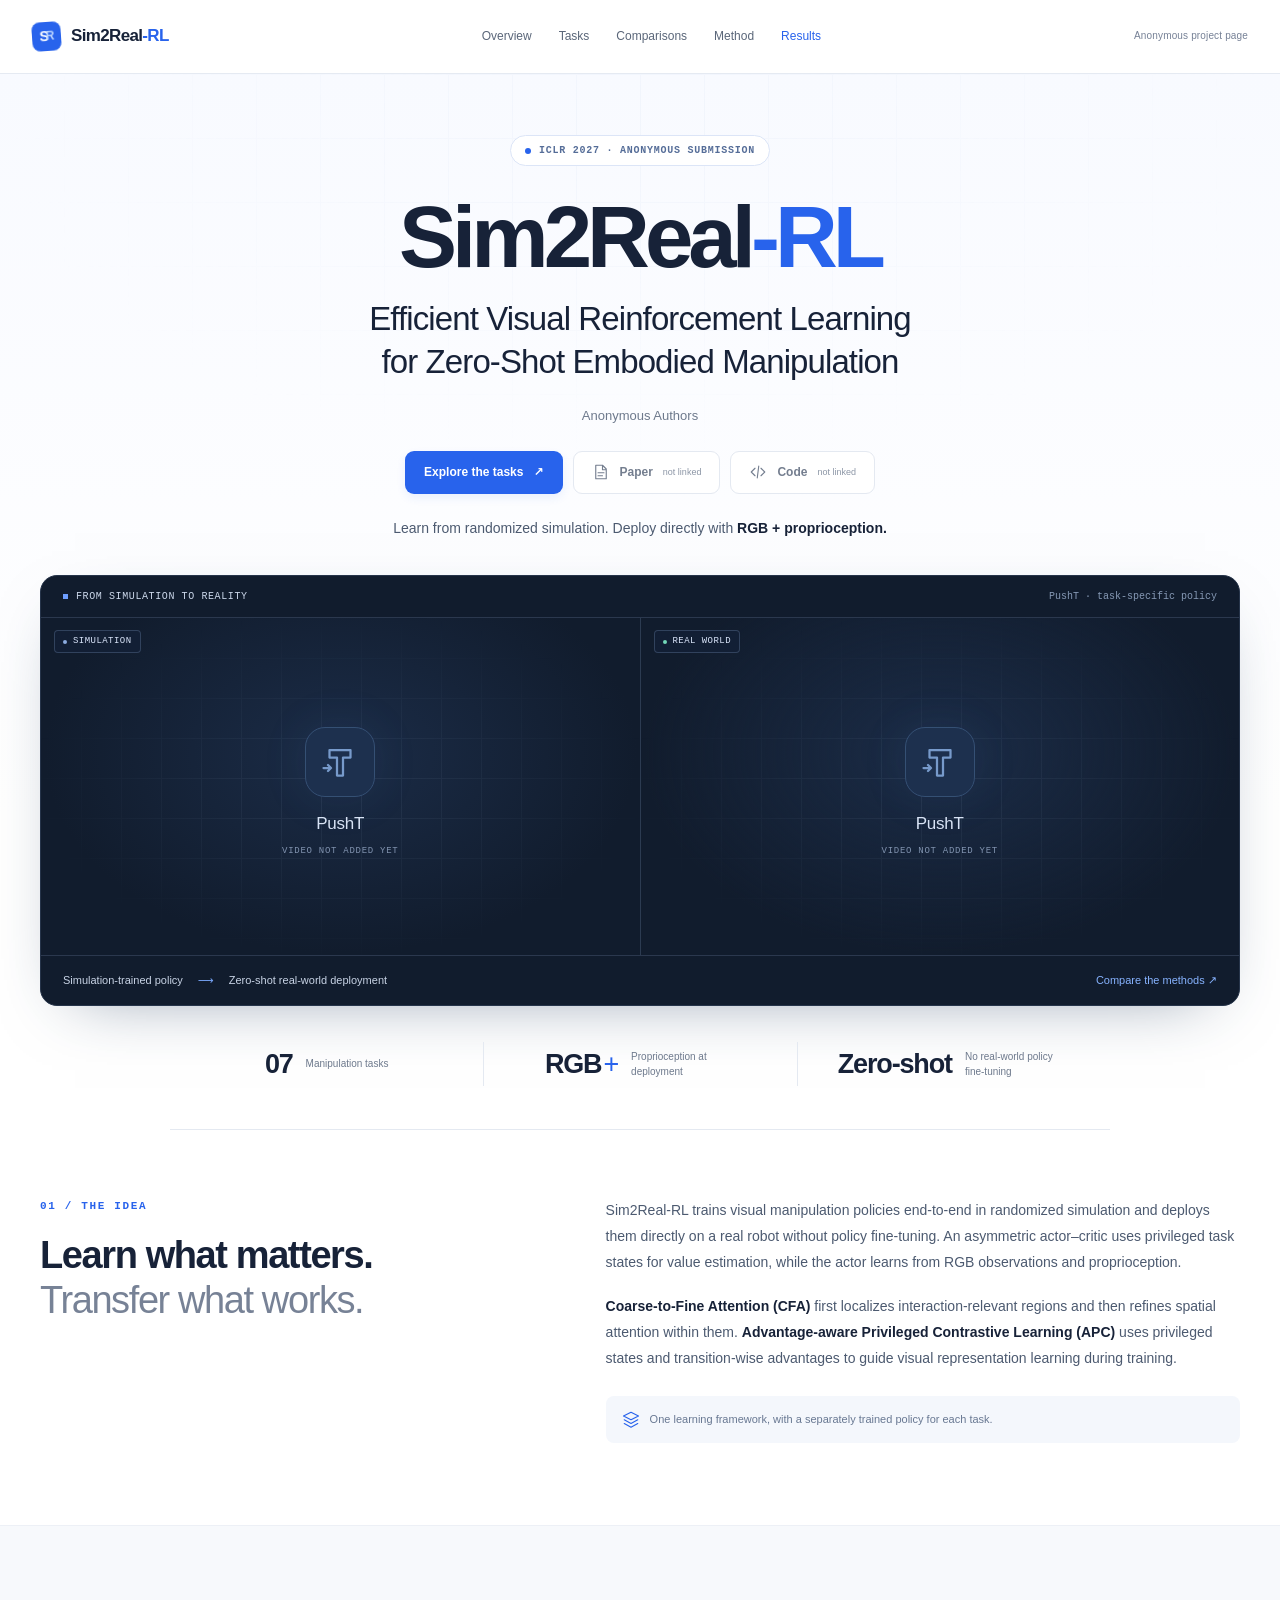
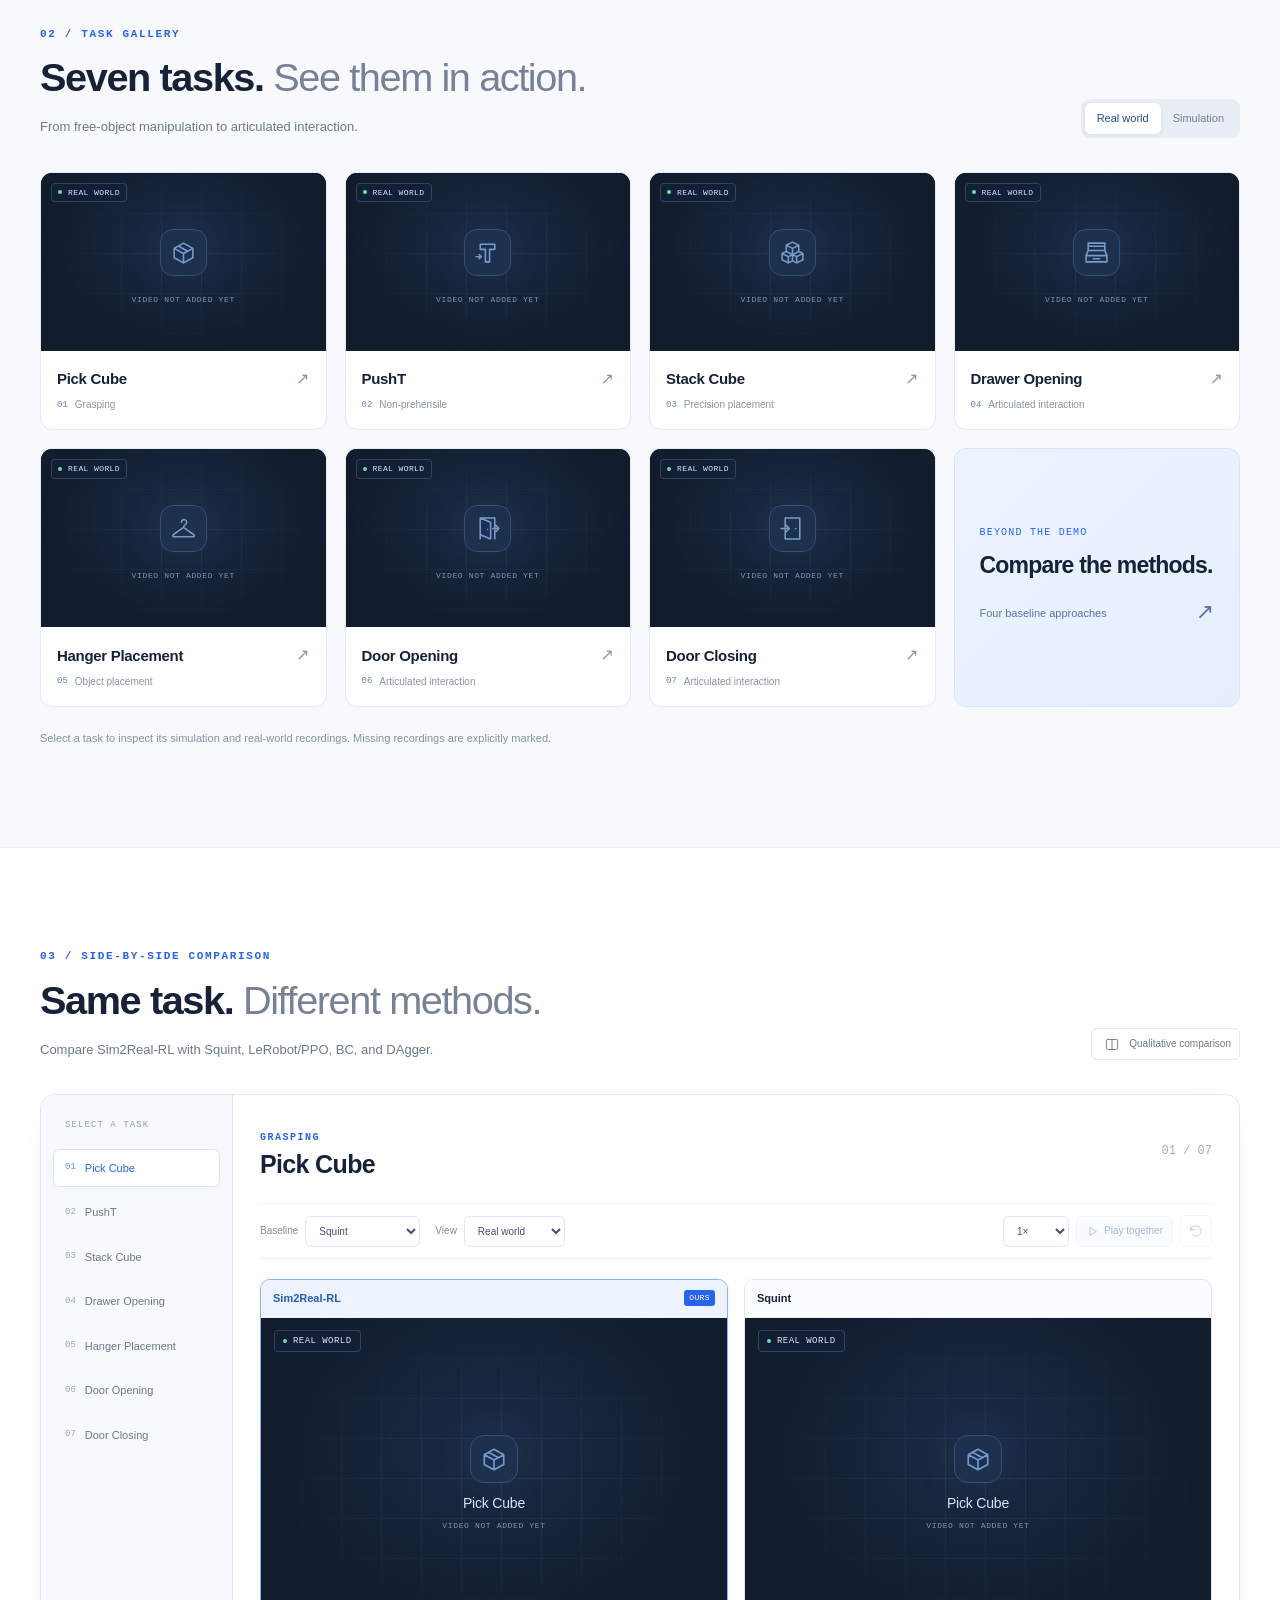
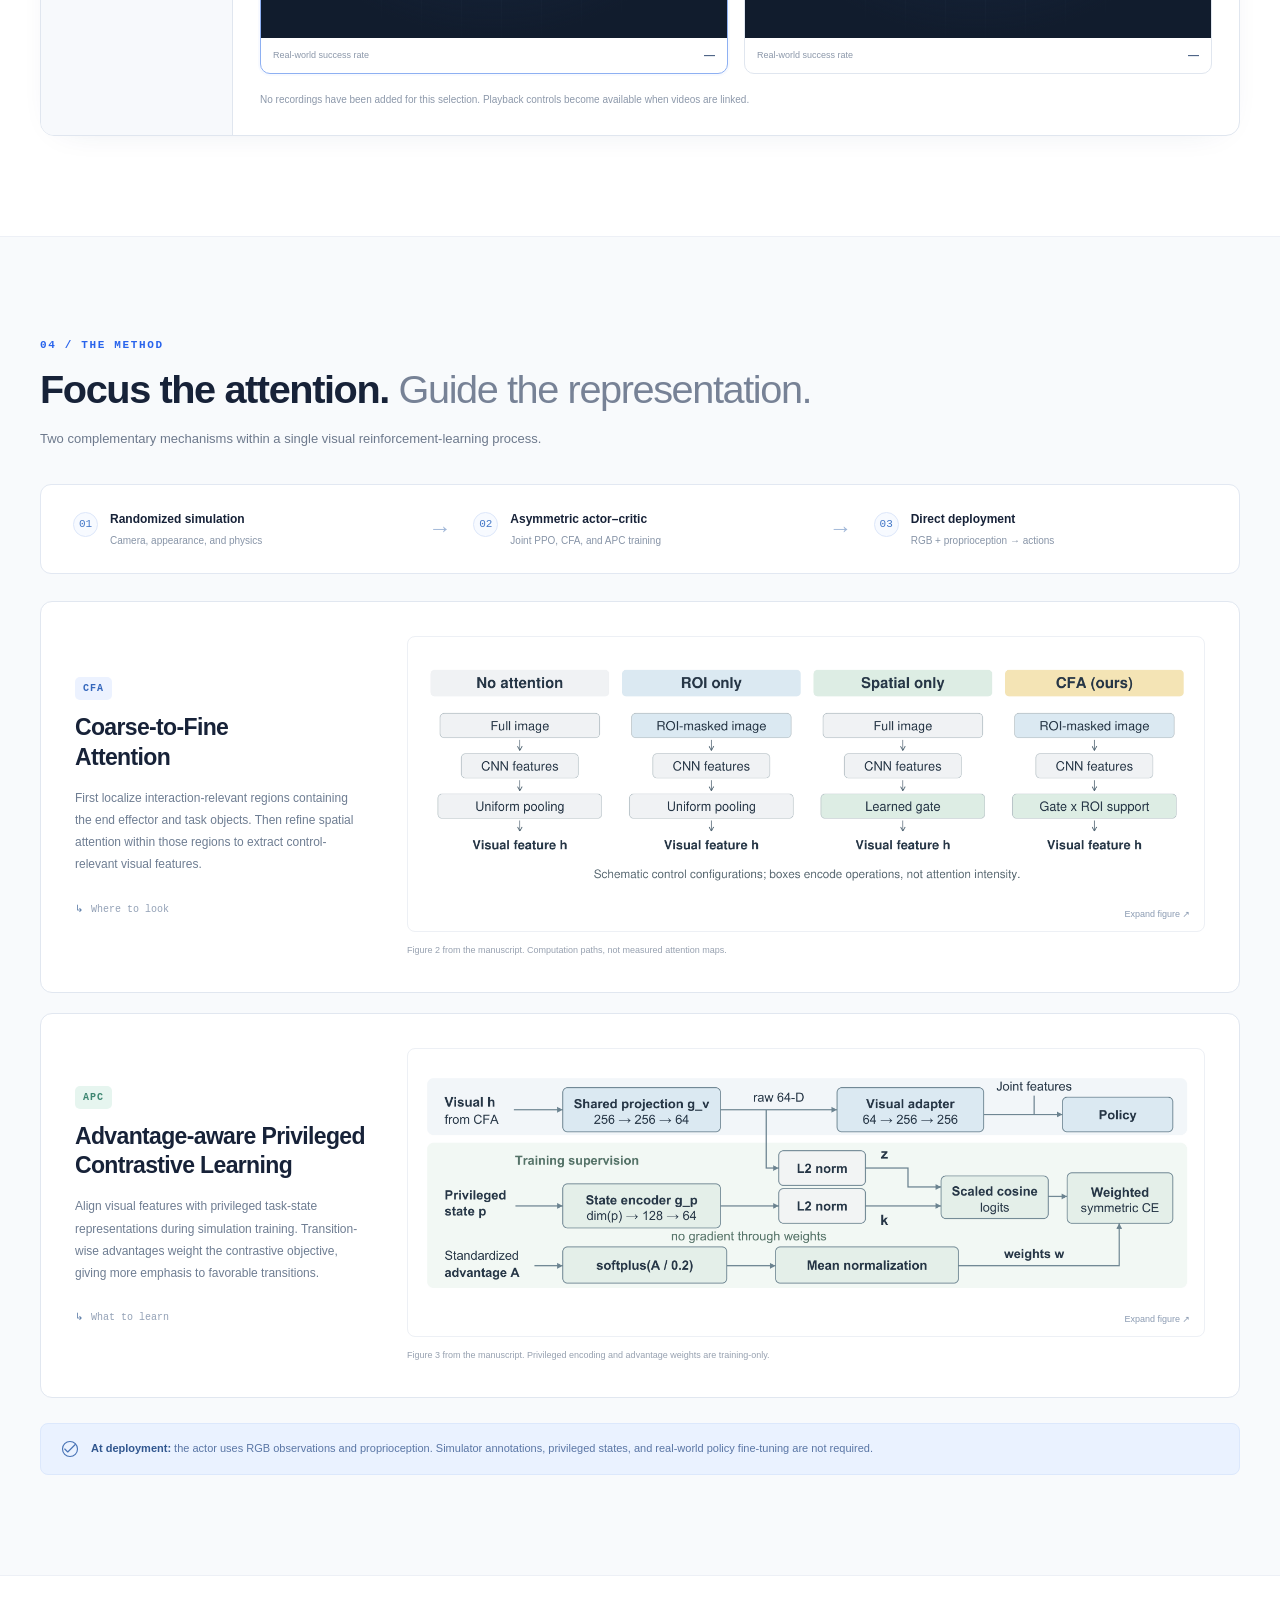
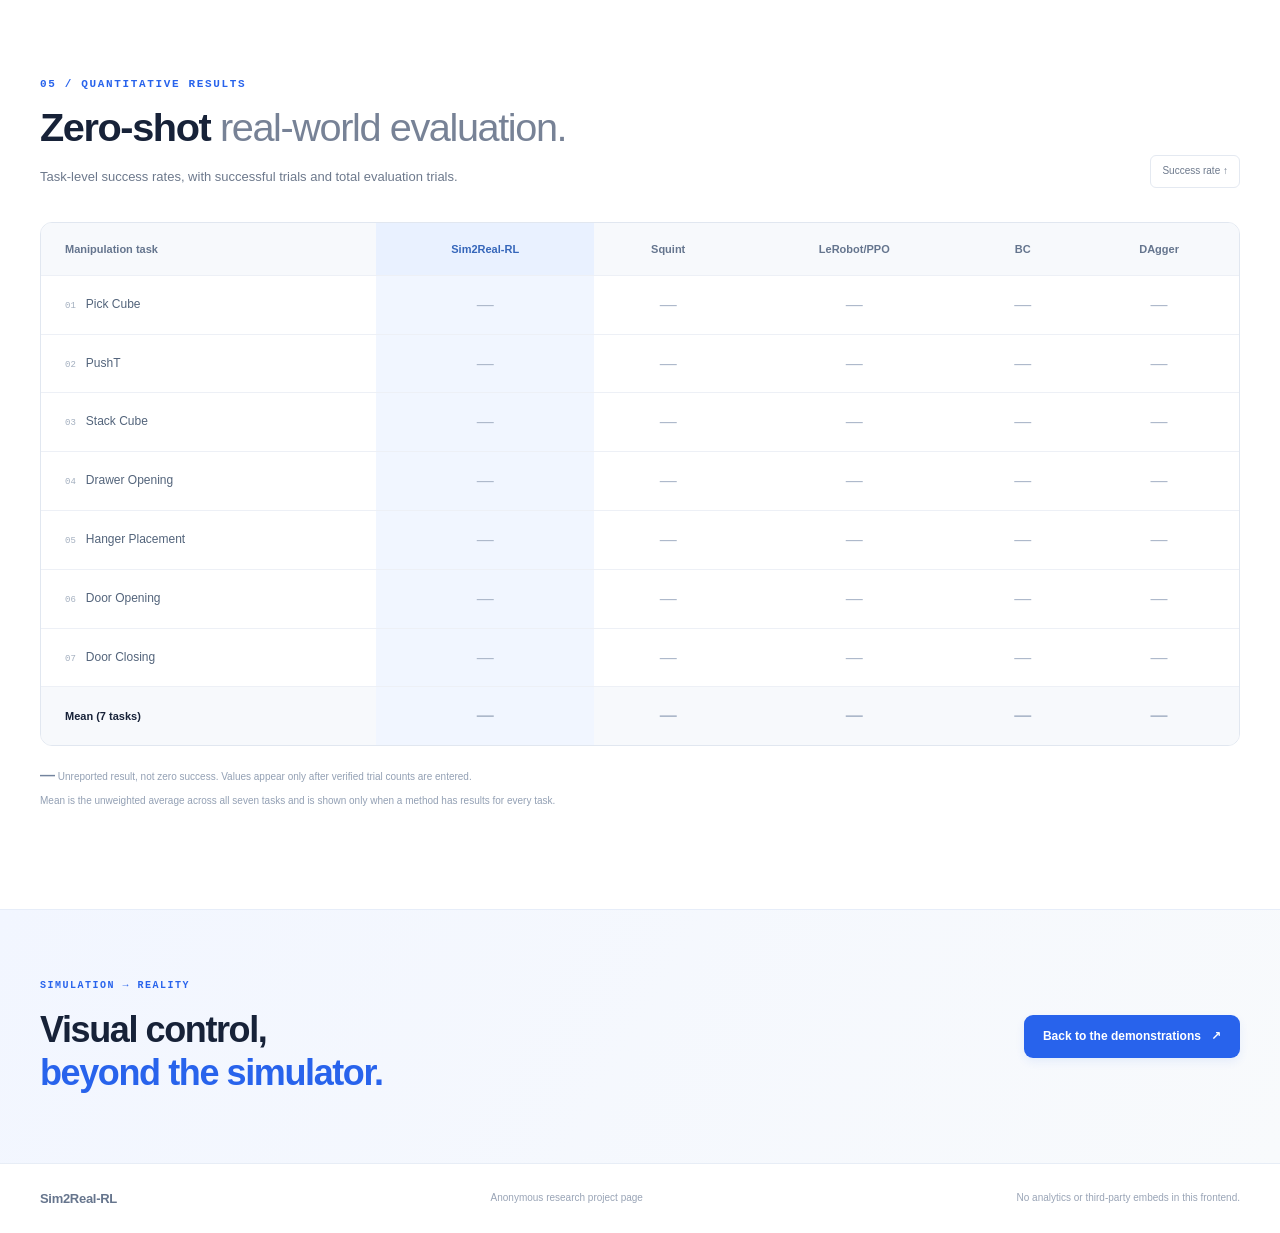
==== index.html @ 52690d1b "Add files via upload" ====
<!DOCTYPE html>
<html lang="en">
<head>
  <meta charset="utf-8">
  <meta name="viewport" content="width=device-width, initial-scale=1">
  <meta name="description" content="Sim2Real-RL: visual reinforcement learning in randomized simulation for zero-shot embodied manipulation. Anonymous research project page.">
  <meta name="robots" content="noindex, nofollow, noarchive">
  <meta name="referrer" content="no-referrer">
  <meta name="theme-color" content="#f8fafc">
  <title>Sim2Real-RL | Anonymous project page</title>
  <link rel="icon" href="assets/figures/favicon.svg" type="image/svg+xml">
  <link rel="stylesheet" href="assets/css/style.css">
  <script src="assets/js/content.js" defer></script>
  <script src="assets/js/media-index.js" defer></script>
  <script src="assets/js/app.js" defer></script>
</head>
<body>
  <a class="skip-link" href="#main">Skip to content</a>
  <header class="site-header">
    <div class="nav-shell">
      <a class="wordmark" href="#top" aria-label="Sim2Real-RL home"><span class="brand-mark" aria-hidden="true">S<span>R</span></span>Sim2Real<span class="brand-suffix">-RL</span></a>
      <button class="menu-toggle icon-button" aria-controls="site-nav" aria-expanded="false" aria-label="Open navigation"><span></span><span></span></button>
      <nav id="site-nav" aria-label="Main navigation">
        <a href="#overview">Overview</a><a href="#tasks">Tasks</a><a href="#comparison">Comparisons</a><a href="#method">Method</a><a href="#results">Results</a>
      </nav>
      <span class="nav-label">Anonymous project page</span>
    </div>
  </header>

  <main id="main">
    <section class="hero" id="top">
      <div class="hero-grid" aria-hidden="true"></div>
      <div class="container hero-inner">
        <div class="eyebrow venue"><span class="status-dot" aria-hidden="true"></span><span id="venue-text">ICLR 2027 · Anonymous submission</span></div>
        <h1 id="paper-title">Sim2Real<span>-RL</span></h1>
        <p class="paper-subtitle" id="paper-subtitle">Efficient Visual Reinforcement Learning<br class="desktop-break"> for Zero-Shot Embodied Manipulation</p>
        <p class="author-line" id="authors">Anonymous Authors</p>
        <div class="hero-actions">
          <a class="button primary" href="#tasks"><span>Explore the tasks</span><span aria-hidden="true">↗</span></a>
          <a class="button secondary" id="paper-link" href="#" aria-disabled="true" title="Add the final anonymous manuscript to enable this link."><span class="small-icon" data-icon="paper" aria-hidden="true"></span>Paper<span class="link-status">not linked</span></a>
          <a class="button secondary" id="code-link" href="#" aria-disabled="true" title="Add an anonymous code URL to enable this link."><span class="small-icon" data-icon="code" aria-hidden="true"></span>Code<span class="link-status">not linked</span></a>
        </div>
        <p class="hero-tldr">Learn from randomized simulation.<br class="mobile-break"> Deploy directly with <strong>RGB + proprioception.</strong></p>

        <div class="showcase" id="hero-showcase">
          <div class="showcase-topbar"><span><span class="tiny-square" aria-hidden="true"></span> FROM SIMULATION TO REALITY</span><span id="featured-label">PushT · task-specific policy</span></div>
          <div id="hero-media" class="hero-media"></div>
          <div class="showcase-bottom"><span>Simulation-trained policy <span class="flow-arrow" aria-hidden="true">⟶</span> Zero-shot real-world deployment</span><a href="#comparison">Compare the methods <span aria-hidden="true">↗</span></a></div>
        </div>
        <div class="key-facts" aria-label="Framework at a glance">
          <div><strong>07</strong><span>Manipulation tasks</span></div>
          <div><strong>RGB<span class="fact-plus">+</span></strong><span>Proprioception at deployment</span></div>
          <div><strong>Zero-shot</strong><span>No real-world policy fine-tuning</span></div>
        </div>
      </div>
    </section>

    <section class="section overview-section" id="overview">
      <div class="container overview-grid">
        <div><p class="eyebrow">01 / THE IDEA</p><h2>Learn what matters.<br><span class="muted-heading">Transfer what works.</span></h2></div>
        <div class="overview-copy">
          <p>Sim2Real-RL trains visual manipulation policies end-to-end in randomized simulation and deploys them directly on a real robot without policy fine-tuning. An asymmetric actor–critic uses privileged task states for value estimation, while the actor learns from RGB observations and proprioception.</p>
          <p><strong>Coarse-to-Fine Attention (CFA)</strong> first localizes interaction-relevant regions and then refines spatial attention within them. <strong>Advantage-aware Privileged Contrastive Learning (APC)</strong> uses privileged states and transition-wise advantages to guide visual representation learning during training.</p>
          <div class="overview-note"><span class="small-icon" data-icon="layers" aria-hidden="true"></span><span>One learning framework, with a separately trained policy for each task.</span></div>
        </div>
      </div>
    </section>

    <section class="section tasks-section" id="tasks">
      <div class="container">
        <div class="section-heading">
          <div><p class="eyebrow">02 / TASK GALLERY</p><h2>Seven tasks. <span class="muted-heading">See them in action.</span></h2><p class="section-intro">From free-object manipulation to articulated interaction.</p></div>
          <div class="segmented" id="gallery-domain" role="group" aria-label="Gallery video domain"><button class="is-active" data-domain="real" aria-pressed="true">Real world</button><button data-domain="sim" aria-pressed="false">Simulation</button></div>
        </div>
        <div class="task-grid" id="task-grid"></div>
        <p class="section-footnote">Select a task to inspect its simulation and real-world recordings. Missing recordings are explicitly marked.</p>
      </div>
    </section>

    <section class="section comparison-section" id="comparison">
      <div class="container">
        <div class="section-heading">
          <div><p class="eyebrow">03 / SIDE-BY-SIDE COMPARISON</p><h2>Same task. <span class="muted-heading">Different methods.</span></h2><p class="section-intro">Compare Sim2Real-RL with Squint, LeRobot/PPO, BC, and DAgger.</p></div>
          <span class="outlined-label"><span class="small-icon" data-icon="columns" aria-hidden="true"></span> Qualitative comparison</span>
        </div>
        <div class="comparison-shell">
          <aside class="task-sidebar" aria-label="Select comparison task"><p class="sidebar-label">SELECT A TASK</p><div id="comparison-tasks" role="group" aria-label="Comparison tasks"></div></aside>
          <div class="comparison-main">
            <div class="comparison-heading"><div><span class="eyebrow compact" id="comparison-category"></span><h3 id="comparison-task-name">Pick Cube</h3></div><span class="task-count" id="comparison-task-count">01 / 07</span></div>
            <div class="comparison-toolbar">
              <label>Baseline <select id="baseline-select"><option value="squint">Squint</option><option value="ppo">LeRobot/PPO</option><option value="bc">BC</option><option value="dagger">DAgger</option><option value="all">All methods</option></select></label>
              <label>View <select id="comparison-domain"><option value="real">Real world</option><option value="sim">Simulation</option></select></label>
              <div class="playback-controls"><label class="speed-label"><span class="sr-only">Playback speed</span><select id="playback-speed" aria-label="Playback speed"><option value="0.5">0.5×</option><option value="1" selected>1×</option><option value="2">2×</option></select></label><button class="tool-button" id="play-all" type="button"><span class="small-icon" data-icon="play" aria-hidden="true"></span><span id="play-all-label">Play together</span></button><button class="icon-button restart-button" id="restart-all" type="button" title="Restart available videos from the beginning" aria-label="Restart videos"><span class="small-icon" data-icon="restart" aria-hidden="true"></span></button></div>
            </div>
            <div class="comparison-videos" id="comparison-videos"></div>
            <p class="playback-note" id="playback-note" role="status" aria-live="polite">Playback controls align clip starts for viewing; they do not establish matched initial conditions.</p>
          </div>
        </div>
      </div>
    </section>

    <section class="section method-section" id="method">
      <div class="container">
        <div class="section-heading"><div><p class="eyebrow">04 / THE METHOD</p><h2>Focus the attention.<br class="mobile-break"> <span class="muted-heading">Guide the representation.</span></h2><p class="section-intro">Two complementary mechanisms within a single visual reinforcement-learning process.</p></div></div>
        <div class="method-summary">
          <div class="pipeline-step"><span class="pipeline-num">01</span><strong>Randomized simulation</strong><span>Camera, appearance, and physics</span></div><span class="pipeline-arrow" aria-hidden="true">→</span>
          <div class="pipeline-step"><span class="pipeline-num">02</span><strong>Asymmetric actor–critic</strong><span>Joint PPO, CFA, and APC training</span></div><span class="pipeline-arrow" aria-hidden="true">→</span>
          <div class="pipeline-step"><span class="pipeline-num">03</span><strong>Direct deployment</strong><span>RGB + proprioception → actions</span></div>
        </div>
        <article class="method-card">
          <div class="method-copy"><span class="method-badge">CFA</span><h3>Coarse-to-Fine<br>Attention</h3><p>First localize interaction-relevant regions containing the end effector and task objects. Then refine spatial attention within those regions to extract control-relevant visual features.</p><span class="method-property">Where to look</span></div>
          <figure class="paper-figure"><button class="figure-zoom" type="button" data-figure="assets/figures/cfa.png" data-caption="CFA and its component controls · manuscript Figure 2"><img src="assets/figures/cfa.png" width="1404" height="421" alt="Manuscript Figure 2: no attention, ROI only, spatial only, and the combined CFA computation paths." loading="lazy"><span>Expand figure <span aria-hidden="true">↗</span></span></button><figcaption>Figure 2 from the manuscript. Computation paths, not measured attention maps.</figcaption></figure>
        </article>
        <article class="method-card">
          <div class="method-copy"><span class="method-badge secondary-badge">APC</span><h3>Advantage-aware Privileged Contrastive Learning</h3><p>Align visual features with privileged task-state representations during simulation training. Transition-wise advantages weight the contrastive objective, giving more emphasis to favorable transitions.</p><span class="method-property">What to learn</span></div>
          <figure class="paper-figure"><button class="figure-zoom" type="button" data-figure="assets/figures/apc.png" data-caption="Advantage-aware Privileged Contrastive Learning · manuscript Figure 3"><img src="assets/figures/apc.png" width="1404" height="407" alt="Manuscript Figure 3: visual and privileged state projections with advantage-weighted symmetric contrastive learning; privileged inputs are training-only." loading="lazy"><span>Expand figure <span aria-hidden="true">↗</span></span></button><figcaption>Figure 3 from the manuscript. Privileged encoding and advantage weights are training-only.</figcaption></figure>
        </article>
        <div class="deployment-note"><span class="small-icon" data-icon="check" aria-hidden="true"></span><p><strong>At deployment:</strong> the actor uses RGB observations and proprioception. Simulator annotations, privileged states, and real-world policy fine-tuning are not required.</p></div>
      </div>
    </section>

    <section class="section results-section" id="results">
      <div class="container">
        <div class="section-heading"><div><p class="eyebrow">05 / QUANTITATIVE RESULTS</p><h2>Zero-shot <span class="muted-heading">real-world evaluation.</span></h2><p class="section-intro">Task-level success rates, with successful trials and total evaluation trials.</p></div><span class="outlined-label">Success rate ↑</span></div>
        <div class="results-table-wrap" tabindex="0" role="region" aria-label="Scrollable real-world success-rate table"><table id="results-table"><caption class="sr-only">Zero-shot real-world success rates for the seven tasks and five methods.</caption><thead></thead><tbody></tbody><tfoot></tfoot></table></div>
        <div class="results-notes"><p><strong>—</strong> Unreported result, not zero success. Values appear only after verified trial counts are entered.</p><p>Mean is the unweighted average across all seven tasks and is shown only when a method has results for every task.</p><p id="evaluation-note" hidden></p></div>
        <div class="learning-curves" id="learning-curves" hidden><h3>Learning efficiency</h3><div class="curve-grid" id="curve-grid"></div></div>
      </div>
    </section>
    <section class="closing-section"><div class="container closing-inner"><div><p class="eyebrow">SIMULATION → REALITY</p><h2>Visual control,<br><span class="accent-text">beyond the simulator.</span></h2></div><a class="button primary" href="#tasks">Back to the demonstrations <span aria-hidden="true">↗</span></a></div></section>
  </main>
  <footer class="site-footer"><div class="container"><span class="footer-brand">Sim2Real-RL</span><span>Anonymous research project page</span><span>No analytics or third-party embeds in this frontend.</span></div></footer>
  <noscript><div class="noscript-note">Enable JavaScript to load the task gallery and comparison controls. The method overview remains readable without it.</div></noscript>

  <dialog id="task-dialog" class="task-dialog" aria-labelledby="dialog-title"><div class="dialog-header"><div><p class="eyebrow compact" id="dialog-category"></p><h2 id="dialog-title">Task details</h2></div><button class="icon-button dialog-close" type="button" aria-label="Close task details">×</button></div><p id="dialog-description"></p><div id="dialog-videos" class="dialog-videos"></div><div class="dialog-footer"><span>Sim2Real-RL · separately trained task policy</span><button class="button primary small-button" id="dialog-compare" type="button">Compare this task <span aria-hidden="true">↗</span></button></div></dialog>
  <dialog id="figure-dialog" class="figure-dialog" aria-labelledby="figure-title"><div class="dialog-header"><h2 id="figure-title">Method figure</h2><button class="icon-button dialog-close" type="button" aria-label="Close figure">×</button></div><img id="figure-dialog-image" alt="Expanded method figure"></dialog>
  <div id="toast" class="toast" role="status" aria-live="polite"></div>
</body>
</html>
---- assets/css/style.css ----
/* Original, dependency-free project-page design. All fonts are system fonts. */
:root{--bg:#fff;--ink:#172238;--text:#4c5a70;--muted:#6d798c;--line:#e4e9f1;--soft:#f5f7fb;--blue:#2863ec;--blue-dark:#194cbf;--blue-pale:#ecf2ff;--mint:#def4ed;--radius:16px;--max:1200px;--sans:Inter,"Helvetica Neue",Arial,system-ui,sans-serif;--mono:ui-monospace,SFMono-Regular,Consolas,monospace}
*{box-sizing:border-box}html{scroll-behavior:smooth;scroll-padding-top:96px}body{margin:0;background:var(--bg);color:var(--ink);font-family:var(--sans);font-size:16px;line-height:1.65;-webkit-font-smoothing:antialiased}button,input,select{font:inherit}button,a,select{-webkit-tap-highlight-color:transparent}button{color:inherit}button,select{cursor:pointer}a{color:inherit;text-decoration:none}img,video{max-width:100%;display:block}button{border:0;background:none}button:disabled,select:disabled{cursor:default;opacity:.43}button:focus-visible,a:focus-visible,select:focus-visible,[tabindex]:focus-visible{outline:3px solid #619aff;outline-offset:4px}p,h1,h2,h3,figure{margin:0}p+p{margin-top:18px}[hidden]{display:none!important}::selection{background:#dce8ff}.container{width:min(var(--max),calc(100% - 64px));margin-inline:auto}.section{padding:100px 0;scroll-margin-top:0}.eyebrow{font:600 11px/1.5 var(--mono);letter-spacing:.15em;text-transform:uppercase;color:var(--blue);margin-bottom:18px}.compact{font-size:10px;margin-bottom:6px}h2{font-size:clamp(29px,3.1vw,40px);line-height:1.19;font-weight:650;letter-spacing:-1.4px}.muted-heading{color:#778296;font-weight:450}h3{font-size:25px;line-height:1.25;font-weight:650;letter-spacing:-.65px}.accent-text{color:var(--blue)}.small-icon{display:inline-flex;align-items:center;justify-content:center;flex:0 0 18px;width:18px;height:18px}.small-icon svg{width:100%;height:100%}.sr-only{position:absolute!important;width:1px;height:1px;padding:0;margin:-1px;overflow:hidden;clip:rect(0,0,0,0);white-space:nowrap;border:0}.skip-link{position:fixed;left:16px;top:-80px;padding:10px 18px;background:white;border:2px solid var(--blue);z-index:200;border-radius:6px}.skip-link:focus{top:12px}
.site-header{position:sticky;top:0;z-index:30;height:74px;border-bottom:1px solid rgba(218,225,237,.7);background:rgba(255,255,255,.94);backdrop-filter:blur(16px)}.nav-shell{width:min(1336px,calc(100% - 64px));height:100%;display:flex;align-items:center;justify-content:space-between;margin:auto;gap:24px}.wordmark{display:flex;align-items:center;font-size:17px;font-weight:750;letter-spacing:-.65px;white-space:nowrap}.brand-suffix{color:var(--blue)}.brand-mark{height:29px;width:29px;display:flex;align-items:center;justify-content:center;background:var(--blue);color:white;border-radius:8px;margin-right:10px;font-size:14px;letter-spacing:-3px;padding-right:2px;transform:rotate(-4deg)}.brand-mark span{color:#b9d3ff;font-size:12px}.site-header nav{display:flex;align-items:center;gap:27px}.site-header nav a{font-size:12px;color:#5a6679;transition:color .18s}.site-header nav a:hover,.site-header nav a.is-current{color:var(--blue)}.nav-label{font-size:10px;color:#768196;letter-spacing:.015em}.menu-toggle{display:none!important}
.hero{position:relative;overflow:hidden;background:linear-gradient(180deg,#f8faff 0%,#fff 70%);padding:61px 0 0}.hero-grid{position:absolute;inset:0 0 auto;height:400px;background-image:linear-gradient(#dce5f5 1px,transparent 1px),linear-gradient(90deg,#dce5f5 1px,transparent 1px);background-size:64px 64px;opacity:.22;mask-image:radial-gradient(ellipse at 50% 15%,black 10%,transparent 70%);pointer-events:none}.hero-inner{position:relative;text-align:center}.venue{display:inline-flex;align-items:center;gap:8px;letter-spacing:.075em;border:1px solid #dce5f7;padding:7px 14px;border-radius:100px;background:#fff;color:#556d98;font-size:10px;margin-bottom:25px}.status-dot{width:6px;height:6px;border-radius:100px;background:var(--blue)}h1{font-size:clamp(56px,6.8vw,89px);line-height:1.05;letter-spacing:-5px;font-weight:750;margin-bottom:16px}h1 span{color:var(--blue)}.paper-subtitle{font-size:clamp(23px,2.6vw,33px);line-height:1.3;font-weight:500;letter-spacing:-.9px;max-width:960px;margin:0 auto}.author-line{font-size:13px;color:var(--muted);margin-top:21px}.hero-actions{display:flex;align-items:center;justify-content:center;gap:10px;margin:24px 0 23px}.button{display:inline-flex;justify-content:center;align-items:center;gap:10px;min-height:43px;padding:10px 18px;font-size:12px;line-height:1.4;border:1px solid transparent;border-radius:9px;font-weight:600;transition:background .15s,transform .15s,box-shadow .15s;white-space:nowrap}.button:hover:not([aria-disabled="true"]){transform:translateY(-2px)}.primary{background:var(--blue);color:white;box-shadow:0 4px 10px #2863ec15}.primary:hover{background:var(--blue-dark);box-shadow:0 6px 16px #2863ec25}.secondary{background:#fff;border-color:var(--line);color:var(--ink)}.secondary:hover{background:#f8faff}.button[aria-disabled="true"]{color:#747e8f;cursor:not-allowed;box-shadow:none}.link-status{font-size:9px;color:#8c96a6;font-weight:400}.hero-tldr{font-size:14px;line-height:1.7;color:var(--text);margin-bottom:35px}.hero-tldr strong{font-weight:550;color:var(--ink)}.mobile-break{display:none}
.showcase{border:1px solid #26344a;border-radius:17px;overflow:hidden;background:#111c2d;box-shadow:0 20px 65px -35px #1f385b90;text-align:left}.showcase-topbar,.showcase-bottom{display:flex;align-items:center;justify-content:space-between;gap:20px}.showcase-topbar{padding:13px 22px;color:#ccd8eb;border-bottom:1px solid #2b384e;font:500 10px/1.5 var(--mono);letter-spacing:.06em}.showcase-topbar>span:first-child{display:flex;align-items:center;gap:8px}.showcase-topbar>span:last-child{color:#879ab6;font-size:10px;letter-spacing:0}.tiny-square{height:5px;width:5px;background:#6e9eff;display:inline-block}.hero-media{display:grid;grid-template-columns:1fr 1fr;gap:1px;background:#2c3b51}.hero-media.is-overview{grid-template-columns:1fr}.hero-media .video-frame{border-radius:0;min-height:270px;aspect-ratio:16/9}.showcase-bottom{padding:16px 22px;border-top:1px solid #2b384e;font-size:11px;color:#c8d3e5;line-height:1.5}.showcase-bottom a{color:#87b3ff}.flow-arrow{padding:0 12px;color:#77a5f8}.key-facts{display:grid;grid-template-columns:1fr 1fr 1fr;margin:36px auto 0;padding-bottom:43px;border-bottom:1px solid var(--line);max-width:940px}.key-facts>div{display:flex;align-items:center;justify-content:center;gap:13px;padding:0 18px}.key-facts>div+div{border-left:1px solid var(--line)}.key-facts strong{font-size:27px;font-weight:650;letter-spacing:-1.15px;white-space:nowrap}.key-facts span:not(.fact-plus){font-size:10px;color:var(--muted);text-align:left;line-height:1.5;max-width:105px}.fact-plus{color:var(--blue);font-weight:400;margin-left:2px}
.video-frame{position:relative;aspect-ratio:16/9;min-width:0;overflow:hidden;background:#111c2d;border-radius:10px;isolation:isolate}.video-frame video{width:100%;height:100%;position:absolute;inset:0;object-fit:contain;background:#0e1826}.media-placeholder{position:absolute;inset:0;display:flex;flex-direction:column;align-items:center;justify-content:center;color:#aebbd1;background:radial-gradient(ellipse at 50% 40%,#1b2c47,transparent 70%),#111c2d;text-align:center;padding:30px 15px 18px;z-index:1}.media-placeholder:before{content:"";position:absolute;inset:0;opacity:.18;background-image:linear-gradient(#61758d 1px,transparent 1px),linear-gradient(90deg,#61758d 1px,transparent 1px);background-size:40px 40px;mask-image:radial-gradient(ellipse,black,transparent 75%);z-index:-1}.placeholder-icon{display:flex;align-items:center;justify-content:center;width:70px;height:70px;margin-bottom:16px;border-radius:20px;background:#1d304e;border:1px solid #355074;color:#779acb;box-shadow:0 0 50px #5384c616}.placeholder-icon svg{width:36px;height:36px}.placeholder-title{font-size:17px;font-weight:500;color:#d8e3f5;line-height:1.3;letter-spacing:-.2px}.placeholder-note{font:400 9px/1.6 var(--mono);letter-spacing:.08em;text-transform:uppercase;color:#8294b0;margin-top:8px}.media-domain-label{position:absolute;left:13px;top:12px;z-index:3;display:flex;align-items:center;gap:6px;color:#dbe7fb;background:#142037c9;border:1px solid #59709370;backdrop-filter:blur(8px);padding:4px 8px;font:500 9px/1.4 var(--mono);letter-spacing:.05em;border-radius:4px;pointer-events:none}.media-domain-label:before{content:"";width:4px;height:4px;background:#8cacdf;display:inline-block;border-radius:50%}.media-domain-label.is-real:before{background:#73d8b8}.video-frame.has-video .media-placeholder{display:none}.video-frame.has-poster .media-placeholder{background:#0f1e32b0}.video-frame.has-poster .media-placeholder:before{display:none}.video-poster{width:100%;height:100%;position:absolute;inset:0;object-fit:contain;background:#101928}.poster-play{position:absolute;inset:0;z-index:2;display:grid;place-items:center;background:transparent;cursor:pointer}.poster-play span{width:52px;height:52px;border-radius:50%;display:grid;place-items:center;color:white;background:#101d32b3;backdrop-filter:blur(6px);border:1px solid #bfd2eb80}.poster-play svg{width:20px;height:20px;margin-left:2px}.video-frame.is-playing .poster-play{display:none}
.overview-section{padding-top:68px;padding-bottom:82px}.overview-grid{display:grid;grid-template-columns:1fr 1.28fr;gap:70px}.overview-grid h2{font-size:38px}.overview-copy{font-size:14px;color:var(--text);line-height:1.85}.overview-copy strong{font-weight:650;color:var(--ink)}.overview-note{display:flex;align-items:flex-start;gap:10px;margin-top:25px;padding:14px 16px;background:#f4f7fc;border-radius:8px;font-size:11px;color:#687892;line-height:1.65}.overview-note .small-icon{color:var(--blue)}.section-heading{display:flex;align-items:flex-end;justify-content:space-between;gap:30px;margin-bottom:34px}.section-heading .eyebrow{margin-bottom:12px}.section-intro{font-size:13px;color:var(--muted);margin-top:15px;max-width:750px}.tasks-section{background:#f7f9fc;border-block:1px solid #edf0f6}.segmented{display:flex;align-items:center;padding:4px;background:#e9edf5;border-radius:9px;flex-shrink:0}.segmented button{font-size:11px;padding:7px 12px;border-radius:6px;white-space:nowrap;color:#738096;line-height:1.5;transition:background .18s,color .18s}.segmented button.is-active{background:#fff;box-shadow:0 1px 5px #1c305614;color:#244a92}.task-grid{display:grid;grid-template-columns:repeat(4,minmax(0,1fr));gap:18px}.task-card{background:white;border:1px solid #e4e9f2;border-radius:12px;overflow:hidden;text-align:left;transition:transform .18s,border-color .18s,box-shadow .18s;display:flex;flex-direction:column;min-width:0}.task-card:hover{transform:translateY(-4px);border-color:#a8c0f1;box-shadow:0 10px 28px #233e6310}.task-card-button{display:block;padding:0;text-align:inherit;width:100%;height:100%}.task-card .video-frame{border-radius:0;aspect-ratio:16/10;pointer-events:none}.task-card .placeholder-icon{width:47px;height:47px;border-radius:13px;margin-bottom:10px}.task-card .placeholder-icon svg{width:25px;height:25px}.task-card .placeholder-title{display:none}.task-card .placeholder-note{font-size:8px}.task-card .media-domain-label{top:10px;left:10px;font-size:8px;padding:3px 6px}.task-card-copy{padding:15px 16px 16px}.task-card-header{display:flex;align-items:center;justify-content:space-between;gap:8px}.task-card h3{font-size:15px;letter-spacing:-.3px;line-height:1.4}.task-card-arrow{color:#8896ad;font-size:16px;transition:color .18s}.task-card:hover .task-card-arrow{color:var(--blue)}.task-card-category{font-size:10px;color:#8a95a7;margin-top:5px;display:flex;align-items:center;gap:7px}.task-card-category span:first-child{font-family:var(--mono);font-size:9px;color:#6384bc}.gallery-cta{background:linear-gradient(135deg,#edf3ff,#e6eefd);border-color:#d6e3fa;display:flex;flex-direction:column;align-items:flex-start;justify-content:center;gap:12px;padding:25px;text-align:left}.gallery-cta .cta-top{font:500 10px/1.5 var(--mono);letter-spacing:.12em;color:var(--blue)}.gallery-cta strong{font-size:23px;font-weight:550;letter-spacing:-.8px;line-height:1.2}.gallery-cta>span:last-child{color:#5674a8;font-size:11px;margin-top:3px;display:flex;justify-content:space-between;align-items:center;width:100%}.gallery-cta>span:last-child b{font-size:22px;font-weight:400}.section-footnote{font-size:11px;color:#8691a4;margin-top:22px}.outlined-label{display:inline-flex;align-items:center;gap:8px;border:1px solid var(--line);font-size:10px;color:var(--muted);padding:7px 11px;border-radius:6px;flex-shrink:0;white-space:nowrap}.outlined-label .small-icon{width:15px;height:15px}
.comparison-section{background:#fff}.comparison-shell{border:1px solid #e0e6ef;border-radius:14px;display:grid;grid-template-columns:192px minmax(0,1fr);overflow:hidden;box-shadow:0 8px 35px -22px #1937632a}.task-sidebar{background:#f7f9fc;border-right:1px solid #e0e6ef;padding:24px 12px}.sidebar-label{font:500 9px/1.5 var(--mono);letter-spacing:.12em;color:#93a0b4;margin:0 12px 16px}.task-sidebar button{display:flex;align-items:center;gap:9px;text-align:left;width:100%;border:1px solid transparent;border-radius:7px;padding:10px 11px;color:#69788c;font-size:11px;margin-bottom:6px;line-height:1.5}.task-sidebar button span:first-child{font-family:var(--mono);font-size:9px;color:#9aa9bd}.task-sidebar button.is-active{background:white;border-color:#d8e4fb;color:var(--blue);box-shadow:0 3px 9px #34507f06}.task-sidebar button.is-active span:first-child{color:#6690dc}.task-sidebar button:hover{background:white}.comparison-main{padding:27px;min-width:0}.comparison-heading{display:flex;align-items:center;justify-content:space-between}.comparison-heading h3{font-size:25px}.task-count{font:400 12px/1.5 var(--mono);color:#a0adc0}.comparison-toolbar{display:flex;align-items:center;flex-wrap:wrap;gap:15px;margin:23px 0 20px;border-block:1px solid #edf0f6;padding:11px 0}.comparison-toolbar label{display:flex;align-items:center;gap:7px;color:#7e8b9f;font-size:10px}.comparison-toolbar select{border:1px solid #e0e6f0;border-radius:6px;padding:6px 22px 6px 9px;font-size:10px;color:#435370;background:#fff;min-height:31px}.playback-controls{display:flex;align-items:center;gap:7px;margin-left:auto}.playback-controls .speed-label select{padding-right:15px}.tool-button{display:inline-flex;align-items:center;gap:5px;border:1px solid #dce6f8;border-radius:6px;padding:6px 9px;background:#f3f7ff;color:#3260b3;font-size:10px;min-height:31px}.tool-button .small-icon{width:13px;height:13px;flex-basis:13px}.icon-button{display:inline-flex;align-items:center;justify-content:center;min-width:32px;min-height:32px;padding:5px;border-radius:6px;font-size:24px;line-height:1;color:#758298}.restart-button{border:1px solid #e1e7f0}.restart-button .small-icon{width:14px;height:14px}.comparison-videos{display:grid;grid-template-columns:repeat(2,minmax(0,1fr));gap:16px}.comparison-videos.all-methods{grid-template-columns:repeat(3,minmax(0,1fr));gap:14px}.method-video-card{min-width:0;border:1px solid #e0e6ef;border-radius:10px;overflow:hidden;background:white}.method-video-card.is-ours{border-color:#8eb0f2;box-shadow:0 0 0 2px #2863ec08}.method-video-card .video-frame{border-radius:0;aspect-ratio:16/11}.method-video-head{display:flex;align-items:center;justify-content:space-between;gap:6px;padding:10px 12px;font-size:11px;font-weight:600;line-height:1.5;background:#fbfcfe;border-bottom:1px solid #e9edf4}.method-video-card.is-ours .method-video-head{background:#edf3ff;color:#275cba}.ours-label{font:500 8px/1.5 var(--mono);background:#2863ec;color:white;padding:2px 5px;border-radius:3px;letter-spacing:.05em}.method-video-meta{display:flex;justify-content:space-between;align-items:center;gap:8px;padding:10px 12px;font-size:9px;color:#8b97a9;line-height:1.4}.method-video-meta strong{font-size:11px;color:#4c6285;font-weight:550;white-space:nowrap}.comparison-videos .placeholder-icon{width:48px;height:48px;border-radius:14px;margin-bottom:11px}.comparison-videos .placeholder-icon svg{width:26px;height:26px}.comparison-videos .placeholder-title{font-size:14px}.comparison-videos .placeholder-note{font-size:8px}.comparison-videos.all-methods .placeholder-title{font-size:12px}.comparison-videos.all-methods .placeholder-icon{height:36px;width:36px;border-radius:10px;margin-bottom:8px}.comparison-videos.all-methods .placeholder-icon svg{width:20px;height:20px}.comparison-videos.all-methods .placeholder-note{font-size:7px}.playback-note{font-size:10px;color:#8c98aa;line-height:1.6;margin-top:18px}
.method-section{background:#f8fafc;border-block:1px solid #edf0f6}.method-summary{display:flex;align-items:center;justify-content:space-between;gap:22px;padding:25px 32px;border:1px solid #e2e8f2;background:white;border-radius:11px;margin-bottom:27px}.pipeline-step{display:flex;flex-direction:column;gap:5px;position:relative;padding-left:37px;flex:1}.pipeline-num{position:absolute;left:0;top:2px;font:400 11px/1.5 var(--mono);border:1px solid #dde7fa;color:#4377c7;border-radius:50%;height:25px;width:25px;display:grid;place-items:center;background:#f7faff}.pipeline-step strong{font-size:12px;font-weight:600;line-height:1.5}.pipeline-step>span:last-child{color:#8794a7;font-size:10px;line-height:1.5}.pipeline-arrow{color:#a0b7d8;font-size:23px}.method-card{display:grid;grid-template-columns:290px minmax(0,1fr);gap:42px;background:#fff;border:1px solid #e1e7f0;border-radius:12px;padding:34px;margin-top:20px;align-items:center}.method-badge{display:inline-flex;background:#ecf2ff;color:#3366bc;font:600 10px/1.5 var(--mono);letter-spacing:.1em;border-radius:5px;padding:4px 8px;margin-bottom:13px}.secondary-badge{background:#e6f5ef;color:#3d8671}.method-copy h3{font-size:23px;line-height:1.27;letter-spacing:-.65px}.method-copy p{font-size:12px;line-height:1.85;color:#6e7d92;margin:15px 0 18px}.method-property{display:inline-block;font:400 10px/1.5 var(--mono);color:#93a1b6}.method-property:before{content:"↳";margin-right:8px;color:#5e7ea9}.paper-figure{min-width:0}.figure-zoom{padding:20px 10px 9px;border:1px solid #edf0f5;border-radius:8px;width:100%;background:white;transition:border-color .18s}.figure-zoom:hover{border-color:#acc5f2}.figure-zoom img{width:100%;height:auto;object-fit:contain}.figure-zoom>span{display:block;text-align:right;font-size:9px;color:#8b9bb2;margin-top:18px;padding:0 4px}.paper-figure figcaption{font-size:9px;color:#97a1b0;line-height:1.65;margin-top:11px}.deployment-note{display:flex;align-items:center;gap:12px;margin-top:25px;background:#eaf2ff;border:1px solid #dce8fc;border-radius:8px;padding:16px 20px;color:#5a76a5}.deployment-note p{font-size:11px;line-height:1.6}.deployment-note strong{font-weight:600;color:#31578f}.deployment-note .small-icon{color:#4873b5}
.results-table-wrap{border:1px solid #e1e7f0;border-radius:12px;overflow-x:auto}table{border-collapse:collapse;width:100%;font-size:12px;white-space:nowrap;min-width:760px}th,td{text-align:center;padding:17px 19px;border-bottom:1px solid #edf0f6}thead th{font-size:11px;font-weight:600;background:#f7f9fc;color:#65758e;padding-top:17px;padding-bottom:17px}th:first-child,td:first-child{text-align:left;padding-left:24px}tbody th{font-weight:450;color:#53647b;font-size:12px}th.ours-cell,td.ours-cell{background:#f1f6ff;color:#3566ba}thead .ours-cell{background:#e9f1ff}td .result-rate{font-weight:600;font-size:13px;line-height:1.4}td .result-count{display:block;font:400 9px/1.5 var(--mono);color:#9aa6b7;margin-top:3px}.missing-value{font-size:17px;color:#acb8ca;line-height:1.4}.result-cell-label{font:400 9px var(--mono);color:#a3afbf;margin-right:10px}tfoot th,tfoot td{background:#f7f9fc;border-top:1px solid #dde6f3;border-bottom:0;font-size:11px;font-weight:600}.results-notes{font-size:10px;line-height:1.6;color:#93a0b4;margin-top:17px;max-width:960px}.results-notes p+p{margin-top:6px}.results-notes strong{font-size:15px;color:#73849e}.learning-curves{margin-top:42px}.curve-grid{display:grid;grid-template-columns:1fr 1fr;gap:20px;margin-top:20px}.curve-grid img{width:100%;border:1px solid var(--line);border-radius:8px}.curve-grid figcaption{font-size:11px;margin-top:10px;color:var(--muted)}.closing-section{padding:68px 0;background:linear-gradient(120deg,#f2f6ff,#f8fafc);border-top:1px solid #e6edf9}.closing-inner{display:flex;align-items:center;justify-content:space-between;gap:30px}.closing-inner h2{font-size:36px;line-height:1.2}.closing-inner .eyebrow{font-size:10px;margin-bottom:15px}.site-footer{background:#fff;border-top:1px solid #e7edf6;padding:24px 0}.site-footer .container{display:flex;justify-content:space-between;align-items:center;gap:20px;font-size:10px;color:#99a4b6}.footer-brand{font-size:13px;color:#66758d;font-weight:650;letter-spacing:-.3px}.noscript-note{padding:15px 24px;border:2px solid #c99230;background:#fff6e1;color:#654915}
body:has(dialog[open]){overflow:hidden}dialog{padding:0;border:1px solid #dde5f2;box-shadow:0 30px 100px #0005;border-radius:15px;background:#fff;color:var(--ink)}dialog::backdrop{background:#071225ad;backdrop-filter:blur(7px)}.task-dialog{width:min(1040px,calc(100vw - 40px));max-height:calc(100vh - 50px);overflow:auto;padding:27px}.dialog-header{display:flex;align-items:center;justify-content:space-between;gap:20px;margin-bottom:13px}.dialog-header h2{font-size:29px;letter-spacing:-.7px}.dialog-close{width:36px;height:36px;border:1px solid #e2e8f2;background:#f7f9fc;flex-shrink:0}.task-dialog>p{font-size:13px;color:#78879c;margin-bottom:22px}.dialog-videos{display:grid;grid-template-columns:1fr 1fr;gap:16px}.dialog-videos .video-frame{aspect-ratio:4/3}.dialog-footer{display:flex;align-items:center;justify-content:space-between;gap:20px;margin-top:20px;font-size:10px;color:#8d9aad}.small-button{min-height:36px;font-size:11px;padding:8px 12px}.figure-dialog{width:min(1180px,calc(100vw - 40px));max-height:calc(100vh - 50px);padding:24px;overflow:auto}.figure-dialog .dialog-header h2{font-size:15px;font-weight:500;letter-spacing:0}.figure-dialog>img{width:100%;height:auto}.toast{position:fixed;bottom:25px;left:50%;transform:translateX(-50%) translateY(100px);max-width:calc(100vw - 40px);padding:11px 18px;background:#15233e;color:#e4eeff;border:1px solid #3d5070;border-radius:8px;box-shadow:0 10px 30px #14274b33;opacity:0;pointer-events:none;z-index:100;font-size:12px;transition:transform .2s,opacity .2s}.toast.is-visible{transform:translateX(-50%) translateY(0);opacity:1}
@media(min-width:1500px){.hero{padding-top:75px}.hero-media .video-frame{min-height:315px}}
@media(max-width:1100px){.container{width:calc(100% - 48px)}.nav-shell{width:calc(100% - 48px)}.nav-label{display:none}.task-grid{grid-template-columns:repeat(3,minmax(0,1fr))}.gallery-cta{grid-column:span 2;min-height:180px}.comparison-shell{grid-template-columns:163px minmax(0,1fr)}.comparison-main{padding:21px}.playback-controls{margin-left:0}.comparison-toolbar{gap:12px}.comparison-videos.all-methods{grid-template-columns:repeat(2,minmax(0,1fr))}.overview-grid{gap:40px}.method-card{grid-template-columns:250px minmax(0,1fr);padding:25px;gap:30px}.pipeline-step{padding-left:30px}.method-summary{padding:24px;gap:13px}.site-footer .container{font-size:9px}}
@media(max-width:780px){html{scroll-padding-top:78px}.site-header{height:64px}.nav-shell{width:calc(100% - 36px);gap:15px}.wordmark{font-size:15px}.site-header nav{gap:15px}.site-header nav a{font-size:10px}.hero{padding-top:43px}.venue{font-size:9px}h1{font-size:68px;letter-spacing:-3.8px}.paper-subtitle{font-size:27px;letter-spacing:-.6px;max-width:680px}.hero-media .video-frame{min-height:190px;aspect-ratio:4/3}.showcase-topbar{padding:12px 15px;font-size:8px}.showcase-topbar>span:last-child{font-size:8px}.showcase-bottom{font-size:9px;padding:13px 15px;gap:12px}.showcase-bottom a{white-space:nowrap}.flow-arrow{padding:0 5px}.key-facts{margin-top:30px;padding-bottom:31px}.key-facts>div{gap:8px;padding:0 10px;flex-direction:column}.key-facts span:not(.fact-plus){text-align:center;max-width:150px;font-size:9px}.key-facts strong{font-size:25px}.section{padding:65px 0}.overview-grid{grid-template-columns:1fr;gap:25px}.overview-grid h2{font-size:34px}.overview-copy{font-size:13px}.overview-grid h2 br{display:none}.overview-grid h2 .muted-heading:before{content:" "}.section-heading{gap:20px;margin-bottom:27px}.section-heading h2{font-size:31px}.section-intro{font-size:12px;max-width:490px}.section-heading .outlined-label{display:none}.section-heading:has(.segmented){align-items:flex-start;flex-direction:column}.task-grid{grid-template-columns:repeat(2,minmax(0,1fr));gap:15px}.gallery-cta{grid-column:auto;min-height:initial}.comparison-shell{grid-template-columns:1fr}.task-sidebar{border-right:0;border-bottom:1px solid #e1e7f0;padding:12px 15px;overflow:hidden}.sidebar-label{display:none}#comparison-tasks{display:flex;overflow-x:auto;gap:6px;padding:3px 1px;scrollbar-width:thin}.task-sidebar button{width:auto;white-space:nowrap;padding:7px 10px;margin:0;gap:6px;font-size:10px}.comparison-main{padding:21px}.comparison-toolbar{gap:13px}.playback-controls{margin-left:auto}.method-card{grid-template-columns:1fr;gap:20px}.method-copy h3 br{display:none}.method-copy h3 br:after{content:" "}.method-copy h3{font-size:25px}.method-copy p{font-size:13px;max-width:640px;margin-bottom:12px}.method-property{font-size:9px}.method-summary{padding:22px;gap:10px;align-items:stretch}.pipeline-step{padding-left:0;padding-top:34px}.pipeline-num{top:0}.pipeline-step strong{font-size:11px}.pipeline-step>span:last-child{font-size:9px}.pipeline-arrow{align-self:center;font-size:18px}.deployment-note{align-items:flex-start}.closing-inner h2{font-size:32px}.closing-inner .button{font-size:10px}.site-footer .container{flex-wrap:wrap;gap:10px}.site-footer .container>span:last-child{width:100%}.hero .placeholder-icon{width:53px;height:53px;border-radius:14px}.hero .placeholder-icon svg{width:27px;height:27px}.hero .placeholder-title{font-size:14px}.hero .placeholder-note{font-size:8px}}
@media(max-width:540px){.container{width:calc(100% - 32px)}.menu-toggle{display:flex!important;flex-direction:column;gap:5px;margin-left:auto;border:1px solid #e1e7f2}.menu-toggle span{width:14px;height:1px;background:#4f607b}.site-header nav{display:none;position:absolute;top:63px;left:0;right:0;padding:13px 20px 17px;background:white;border-bottom:1px solid var(--line);box-shadow:0 10px 20px #21345d0c;justify-content:space-between}.site-header nav.is-open{display:flex}.site-header nav a{font-size:11px}.hero{padding-top:31px}.venue{font-size:8px;padding:6px 10px;letter-spacing:.06em;margin-bottom:24px}h1{font-size:55px;letter-spacing:-3px;margin-bottom:13px}.paper-subtitle{font-size:24px;line-height:1.3;max-width:410px;padding:0 3px;letter-spacing:-.65px}.desktop-break{display:none}.author-line{font-size:11px;margin-top:16px}.hero-actions{gap:7px;flex-wrap:wrap;margin:21px 0}.hero-actions .button{padding:9px 12px;min-height:40px;font-size:11px;gap:6px}.hero-actions .small-icon{width:15px;height:15px;flex-basis:15px}.link-status{display:none}.hero-tldr{font-size:12px;margin-bottom:26px;line-height:1.85}.mobile-break{display:block}.showcase{border-radius:12px}.showcase-topbar{font-size:7px;padding:10px 12px;letter-spacing:.045em;gap:7px}.showcase-topbar>span:last-child{display:none}.hero-media .video-frame{aspect-ratio:4/5;min-height:175px}.hero-media .media-domain-label{font-size:7px;padding:3px 5px;top:9px;left:8px}.hero-media .placeholder-title{font-size:12px}.hero-media .placeholder-note{font-size:7px;letter-spacing:.02em}.hero-media .placeholder-icon{width:43px;height:43px;border-radius:13px;margin-bottom:12px}.hero-media .placeholder-icon svg{width:24px;height:24px}.showcase-bottom{display:block;text-align:center;font-size:8px;padding:10px 9px;line-height:1.8}.showcase-bottom a{display:block;margin-top:3px}.key-facts{margin-top:25px}.key-facts strong{font-size:21px;letter-spacing:-.8px}.key-facts span:not(.fact-plus){font-size:8px;line-height:1.6;max-width:95px}.key-facts>div{padding:0 7px;gap:5px}.section{padding:53px 0}.eyebrow{font-size:9px;margin-bottom:12px}.overview-grid{gap:19px}.overview-grid h2{font-size:30px;line-height:1.2}.overview-copy{font-size:12px}.overview-note{font-size:10px;padding:13px}.section-heading h2{font-size:29px;letter-spacing:-1.05px}.section-intro{font-size:11px;margin-top:12px}.segmented button{font-size:10px;padding:6px 10px}.task-grid{gap:11px}.task-card .video-frame{aspect-ratio:1.15}.task-card-copy{padding:11px}.task-card h3{font-size:12px;letter-spacing:-.25px}.task-card-category{font-size:8px;gap:5px;line-height:1.6}.task-card-category span:first-child{font-size:8px}.task-card .media-domain-label{font-size:6px;top:8px;left:7px;padding:3px 5px}.task-card .placeholder-note{font-size:7px;letter-spacing:0}.task-card .placeholder-icon{width:36px;height:36px;border-radius:11px;margin-bottom:7px}.task-card .placeholder-icon svg{width:21px;height:21px}.gallery-cta{padding:17px;gap:10px}.gallery-cta strong{font-size:21px;letter-spacing:-.8px}.gallery-cta .cta-top{font-size:8px}.gallery-cta>span:last-child{font-size:9px}.section-footnote{font-size:9px;line-height:1.7}.comparison-main{padding:16px 13px}.comparison-heading h3{font-size:23px}.comparison-toolbar{margin:18px 0 16px;gap:11px}.comparison-toolbar label{font-size:9px;gap:5px}.comparison-toolbar select{font-size:9px}.playback-controls{width:100%;justify-content:flex-end}.playback-controls .speed-label{margin-right:auto}.comparison-videos,.comparison-videos.all-methods{grid-template-columns:1fr;gap:15px}.method-video-card .video-frame{aspect-ratio:16/10}.method-video-head{font-size:12px;padding:10px 12px}.method-video-meta{font-size:9px}.comparison-videos .placeholder-icon,.comparison-videos.all-methods .placeholder-icon{width:48px;height:48px;border-radius:13px}.comparison-videos .placeholder-icon svg,.comparison-videos.all-methods .placeholder-icon svg{width:26px;height:26px}.comparison-videos .placeholder-title,.comparison-videos.all-methods .placeholder-title{font-size:14px}.comparison-videos .placeholder-note,.comparison-videos.all-methods .placeholder-note{font-size:8px}.playback-note{font-size:9px}.method-summary{flex-direction:column;gap:16px;padding:22px}.pipeline-step{padding:0 0 0 40px;min-height:39px}.pipeline-step strong{font-size:12px}.pipeline-step>span:last-child{font-size:10px}.pipeline-arrow{display:none}.pipeline-num{top:3px}.method-card{padding:20px;gap:19px}.method-copy h3{font-size:23px}.method-copy p{font-size:11px}.figure-zoom{padding:15px 5px 7px}.figure-zoom>span{font-size:8px;margin-top:12px}.paper-figure figcaption{font-size:8px}.deployment-note{padding:13px 14px;gap:9px}.deployment-note p{font-size:10px}.results-notes{font-size:9px}.curve-grid{grid-template-columns:1fr}.closing-section{padding:42px 0}.closing-inner{flex-direction:column;align-items:flex-start;gap:25px}.closing-inner h2{font-size:34px}.site-footer{padding:20px 0}.site-footer .container{font-size:8px;gap:10px}.task-dialog{padding:18px;width:calc(100vw - 24px);max-height:calc(100dvh - 30px)}.dialog-header h2{font-size:24px}.dialog-videos{grid-template-columns:1fr;gap:14px}.dialog-videos .video-frame{aspect-ratio:4/3}.task-dialog>p{font-size:11px}.dialog-footer{align-items:flex-start;flex-direction:column;gap:14px;font-size:9px}.figure-dialog{padding:15px;width:calc(100vw - 20px)}.figure-dialog .dialog-header h2{font-size:12px}.toast{font-size:11px}}
@media(prefers-reduced-motion:reduce){html{scroll-behavior:auto}*,*:before,*:after{animation:none!important;transition:none!important}.button:hover:not([aria-disabled="true"]),.task-card:hover{transform:none}}
/* Keep long paper titles balanced rather than leaving a one-word last line. */
.paper-subtitle{text-wrap:balance;max-width:880px}
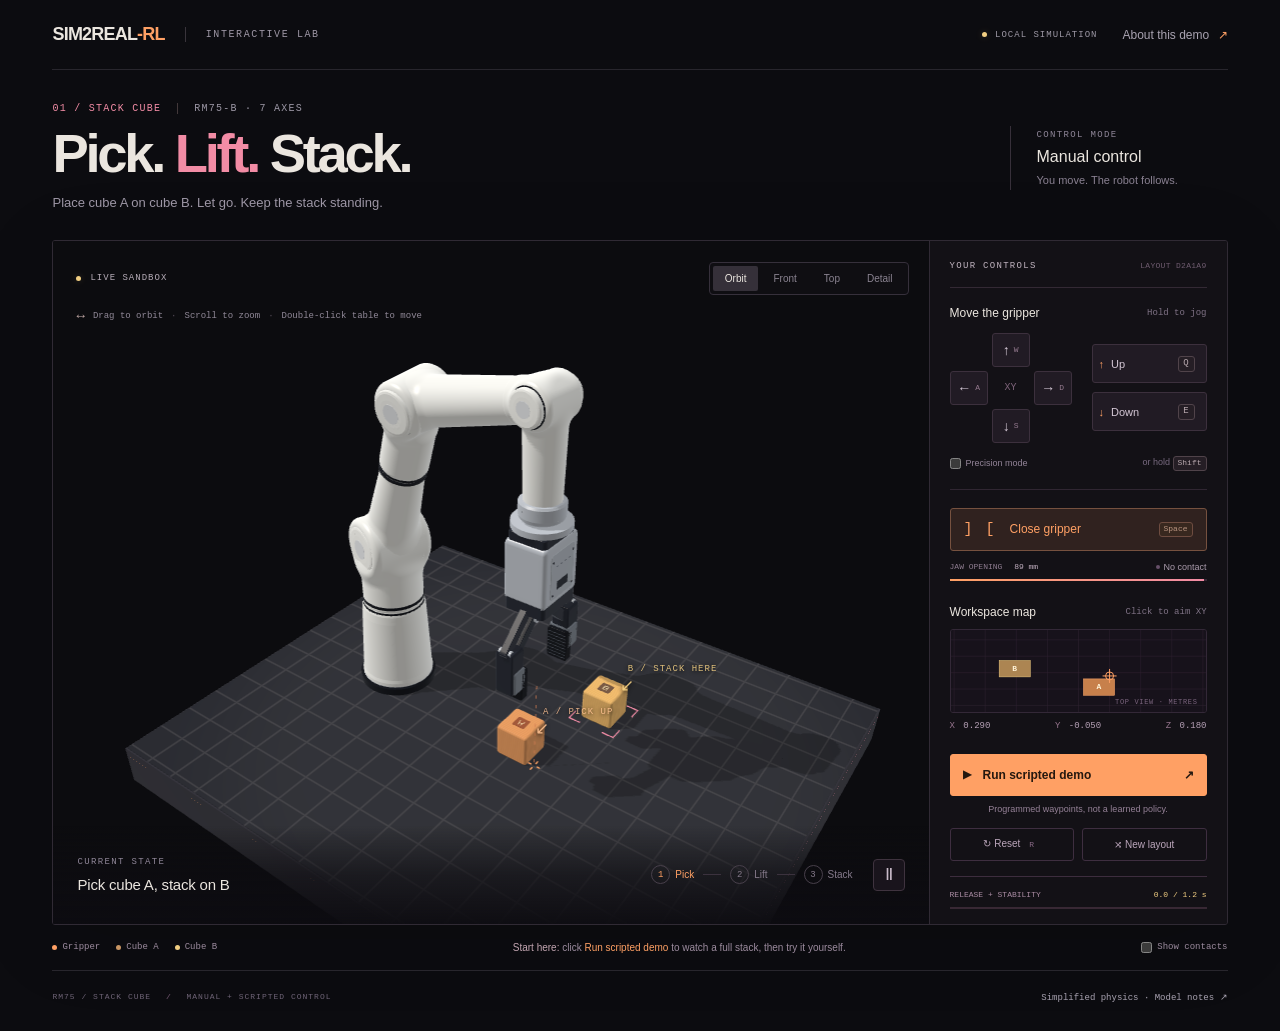
==== commit 64aa5b96: "Add files via upload" ====
--- a/index.html
+++ b/index.html
@@ -1,139 +1,436 @@
-<!DOCTYPE html>
+<!doctype html>
 <html lang="en">
 <head>
-  <meta charset="utf-8">
-  <meta name="viewport" content="width=device-width, initial-scale=1">
-  <meta name="description" content="Sim2Real-RL: visual reinforcement learning in randomized simulation for zero-shot embodied manipulation. Anonymous research project page.">
-  <meta name="robots" content="noindex, nofollow, noarchive">
-  <meta name="referrer" content="no-referrer">
-  <meta name="theme-color" content="#f8fafc">
-  <title>Sim2Real-RL | Anonymous project page</title>
-  <link rel="icon" href="assets/figures/favicon.svg" type="image/svg+xml">
-  <link rel="stylesheet" href="assets/css/style.css">
-  <script src="assets/js/content.js" defer></script>
-  <script src="assets/js/media-index.js" defer></script>
-  <script src="assets/js/app.js" defer></script>
+<meta charset="utf-8"><meta name="viewport" content="width=device-width,initial-scale=1">
+<meta name="robots" content="noindex,nofollow"><meta name="referrer" content="no-referrer">
+<meta name="description" content="An offline, interactive RM75-B cube-stacking sandbox. Manual control and a scripted example; not a learned policy.">
+<title>RM75 Stack Cube · Sim2Real-RL</title>
+<link rel="icon" href="data:image/svg+xml,%3Csvg xmlns='http://www.w3.org/2000/svg' viewBox='0 0 32 32'%3E%3Crect width='32' height='32' rx='6' fill='%230e0c11'/%3E%3Cpath d='M7 24V12l8-5 10 5v12l-9-5z' fill='none' stroke='%23ffa064' stroke-width='2'/%3E%3C/svg%3E">
+<style>:root{color-scheme:dark;--bg:#0c0c10;--panel:#111115;--line:#28262d;--muted:#8f8b99;--text:#ebe6df;--orange:#ffa064;--pink:#f28ca5;--yellow:#f1ce82;--mono:ui-monospace,SFMono-Regular,Consolas,"Liberation Mono",monospace}*{box-sizing:border-box}body{margin:0;background:var(--bg);color:var(--text);font-family:Arial,Helvetica,sans-serif;-webkit-font-smoothing:antialiased}button,input{font:inherit}button{color:inherit;cursor:pointer}button:focus-visible,canvas:focus-visible,a:focus-visible{outline:2px solid var(--yellow);outline-offset:4px}button:disabled{opacity:.45;cursor:not-allowed}button{transition:background .16s,color .16s,border-color .16s}button:hover{border-color:#6d5a51}button:active{transform:translateY(1px)}button.plain{padding:0;border:0;background:none;font-size:12px;color:#a9a3b1}.plain:hover{color:var(--text)}[hidden]{display:none!important}.masthead{height:70px;margin:0 4.1%;display:flex;align-items:center;justify-content:space-between;border-bottom:1px solid var(--line)}.wordmark{display:flex;gap:0;align-items:center;font-size:18px;letter-spacing:-.8px;font-weight:800;white-space:nowrap}.wordmark>span{color:var(--orange)}.wordmark i{height:15px;width:1px;background:#39343b;margin:0 20px}.wordmark small{font:10px var(--mono);letter-spacing:1.6px;color:#9d96a4}.head-actions{display:flex;align-items:center;gap:25px}.local-only{font:9px var(--mono);letter-spacing:1px;color:#9d98a5;display:flex;align-items:center;gap:8px}.local-only i,.live-label i{width:5px;height:5px;border-radius:50%;background:var(--yellow);box-shadow:0 0 7px #f1ce8238}.head-actions .plain span{margin-left:5px;color:var(--orange)}main{max-width:1590px;margin:0 auto;padding:0 4.1%}.intro{display:flex;align-items:center;justify-content:space-between;padding:33px 0 27px;gap:24px}.eyebrow{margin:0 0 13px;font:10px var(--mono);letter-spacing:1.25px;color:#9d96a4}.eyebrow>span{color:var(--pink);padding-right:16px;border-right:1px solid #42383a}.eyebrow b{font-weight:400;padding-left:16px;color:#9d98a6}h1{font-size:clamp(36px,4.25vw,65px);line-height:1;letter-spacing:-3.3px;font-weight:800;margin:0 0 12px}h1 em{font-style:normal;color:var(--orange)}.lead{font-size:13px;color:#9d96a5;line-height:1.5;margin:0}.intro-meta{min-width:218px;border-left:1px solid #37303a;padding:4px 0 4px 26px;display:flex;flex-direction:column;gap:8px}.tiny{font:9px var(--mono);letter-spacing:1.35px;color:#8f8698}.intro-meta strong{font-size:16px;font-weight:500}.intro-meta>span:last-child{font-size:11px;color:#8a8192}.workspace{display:grid;grid-template-columns:minmax(0,1fr) 298px;border:1px solid #302a34;border-radius:3px;overflow:hidden;background:var(--panel);box-shadow:0 14px 80px #0002}.stage{position:relative;min-height:633px;background:#0c0c10;overflow:hidden}.stage>canvas{display:block;width:100%;height:100%;position:absolute;inset:0;outline:none;touch-action:none;cursor:grab}.stage>canvas:active{cursor:grabbing}.stage-top{position:absolute;top:21px;left:23px;right:20px;display:flex;align-items:center;justify-content:space-between;pointer-events:none}.live-label{display:flex;align-items:center;gap:9px;font:9px var(--mono);letter-spacing:1px;color:#b7adb8}.camera-tabs{display:flex;gap:3px;background:#111015bd;border:1px solid #36303b;padding:3px;border-radius:4px;pointer-events:auto}.camera-tabs button{border:1px solid transparent;background:transparent;color:#8b8491;font-size:10px;padding:6px 11px;border-radius:2px}.camera-tabs button.active{background:#353039;color:var(--text)}kbd{display:inline-flex;align-items:center;justify-content:center;min-width:17px;padding:2px 4px;border:1px solid #50434a;border-radius:3px;font:9px var(--mono);line-height:1.1;color:#b9a9af;background:#251e25}.camera-tabs kbd{margin-left:4px;font-size:8px;min-width:12px;padding:1px 3px;border-color:#49414b}.stage-hint{position:absolute;top:67px;left:23px;font:9px var(--mono);color:#918998;display:flex;gap:8px;align-items:center;pointer-events:none}.stage-hint i{font-style:normal;color:#564d5a}.stage-hint>span{font-size:14px;color:#b9a19e}.stage-bottom{position:absolute;left:0;right:0;bottom:0;padding:21px 24px;display:flex;gap:20px;align-items:center;background:linear-gradient(0deg,#0d0c11f5,#0d0c11a0,transparent);pointer-events:none;min-height:98px}.stage-state{display:flex;gap:9px;flex-direction:column;flex:1}.stage-state strong{font-size:15px;font-weight:500;letter-spacing:-.2px}.step-track{display:flex;align-items:center;gap:9px;font-size:10px;color:#857a8b}.step-track span{display:flex;align-items:center;gap:5px;white-space:nowrap}.step-track b{display:inline-flex;border:1px solid #48404b;border-radius:50%;width:19px;height:19px;justify-content:center;align-items:center;font:9px var(--mono)}.step-track i{width:18px;height:1px;background:#3b323e}.step-track .done{color:var(--yellow)}.step-track .done b{border-color:#9d8354;background:#f1ce8210}.step-track .active{color:var(--orange)}.icon-button{display:flex;align-items:center;justify-content:center;width:32px;height:32px;background:#19141c;border:1px solid #3f333f;border-radius:4px;pointer-events:auto;font-size:17px;color:#c8bac8}.scene-label{position:absolute;pointer-events:none;font:9px var(--mono);letter-spacing:1px;color:var(--yellow);text-shadow:0 1px 5px #000;white-space:nowrap;opacity:.85}.scene-label span{display:block;font-size:17px;line-height:1;margin:4px 0 0 -8px}.cube-label{color:#e4b28c}.controls{border-left:1px solid #302a34;padding:20px 20px 15px;background:#131116}.control-heading{font:9px var(--mono);letter-spacing:1.3px;display:flex;justify-content:space-between;color:#c2b5c1;border-bottom:1px solid #332934;padding-bottom:16px}.control-index{color:#6f5c70}.control-section{padding-top:18px}.section-label{display:flex;align-items:center;justify-content:space-between;margin-bottom:13px}.section-label strong{font-size:12px;font-weight:500}.section-label>span{color:#7f7285;font:9px var(--mono)}.jog-block{display:flex;align-items:center;gap:20px}.dpad{display:grid;grid-template:repeat(3,34px)/repeat(3,38px);gap:4px}.dpad button,.lift-pad button{border:1px solid #3c303d;background:#211b24;border-radius:3px;color:#d5c8d6;display:flex;align-items:center;justify-content:center}.dpad button{gap:4px}.dpad button>span{font-size:14px}.dpad kbd{font-size:8px;background:none;border:0;min-width:0;padding:0;color:#967b90}.dpad button:hover,.lift-pad button:hover,.jogging{background:#58352d!important;border-color:#cc8057!important;color:var(--orange)!important}.north{grid-area:1/2}.west{grid-area:2/1}.east{grid-area:2/3}.south{grid-area:3/2}.dpad-center{grid-area:2/2;display:flex;align-items:center;justify-content:center;font:10px var(--mono);color:#7f647b}.lift-pad{flex:1;display:flex;flex-direction:column;gap:9px}.lift-pad button{height:39px;gap:7px;font-size:11px}.lift-pad button>span{color:var(--orange)}.lift-pad kbd{margin-left:auto;margin-right:5px}.speed-row{margin-top:13px;display:flex;justify-content:space-between;align-items:center;font-size:9px;color:#938498}.speed-row label{display:flex;align-items:center;gap:5px}.speed-row>span{color:#786a80}.speed-row kbd{font-size:8px}.speed-row input{width:11px;height:11px;margin:0;accent-color:var(--orange)}.grip-section{margin-top:18px;padding-top:18px;border-top:1px solid #302632}.grip-button{width:100%;display:flex;align-items:center;gap:13px;padding:12px 13px;border:1px solid #76513f;background:#30221f;border-radius:3px;color:var(--orange);font-size:12px}.grip-button:hover{background:#413024;border-color:#cf8f60}.grip-icon{font:15px var(--mono);letter-spacing:2px}.grip-button kbd{margin-left:auto;border-color:#6e4c40;background:#38281f;color:#ba9580;font-size:8px}.grip-readout{display:flex;justify-content:space-between;margin:11px 0 7px;font:8px var(--mono);color:#8e7c90;align-items:center}.grip-readout b{font-weight:400;color:#c3b0c1;margin-left:7px}.grip-readout>span:last-child{font:9px Arial,sans-serif;display:flex;align-items:center;gap:4px;color:#a99aab}.grip-readout i{width:4px;height:4px;background:#675069;border-radius:50%}.grip-readout .contact i{background:var(--yellow)}.aperture-track{height:2px;background:#362635}.aperture-track>div{height:100%;width:100%;background:linear-gradient(90deg,var(--orange),var(--pink));transition:width .08s linear}.map-section{padding-top:24px}.map-section .section-label{margin-bottom:10px}.map-wrap{position:relative;border:1px solid #332837;background:#17121b;border-radius:3px;overflow:hidden}.map-wrap canvas{width:100%;height:82px;display:block;cursor:crosshair;touch-action:none}.map-wrap>span{position:absolute;bottom:6px;right:8px;font:7px var(--mono);letter-spacing:.65px;color:#7a647d;pointer-events:none}.position-readout{display:flex;justify-content:space-between;margin:8px 0 1px;font:9px var(--mono);color:#98768f}.position-readout b{font-weight:400;color:#b5a0b5;margin-left:3px}.demo-section{padding-top:22px}.primary{width:100%;background:var(--orange);border:1px solid var(--orange);border-radius:3px;padding:13px 12px;color:#25180f;display:flex;align-items:center;justify-content:space-between;font-size:12px;font-weight:600;gap:8px}.primary:hover{background:#ffb182;border-color:#ffd0a4}.primary>span:last-child{margin-left:auto}.primary .play-icon{font-size:11px;margin-right:4px}.demo-section>p{font-size:9px;color:#958197;margin:8px 0 14px;text-align:center}.utility-row{display:flex;gap:8px}.utility-row button{flex:1;font-size:10px;white-space:nowrap;padding:9px 3px;background:none;border:1px solid #3e2e40;border-radius:3px;color:#bba6bb}.utility-row button:hover{background:#241a29;border-color:#785a71}.utility-row kbd{font-size:8px;border:0;background:none;padding:1px 3px;color:#896a87}.understage{display:flex;align-items:center;justify-content:space-between;gap:16px;padding:17px 0;border-bottom:1px solid var(--line);font-size:10px;color:#9c8b9e}.legend{display:flex;gap:16px;align-items:center}.legend>span{display:flex;align-items:center;gap:5px;font:9px var(--mono)}.legend i{width:5px;height:5px;border-radius:50%;display:inline-block}.orange-dot{background:var(--orange)}.wood-dot{background:#c89563}.yellow-dot{background:var(--yellow)}.understage p{margin:0;font-size:10px;text-align:center}.understage p b{color:#c4a6b2;font-weight:400}.understage p em{font-style:normal;color:var(--orange)}.understage>label{font:9px var(--mono);display:flex;align-items:center;gap:5px;white-space:nowrap}.understage input{margin:0;width:11px;height:11px;accent-color:var(--yellow)}footer{padding:21px 0 28px;display:flex;justify-content:space-between;gap:15px;font:8px var(--mono);letter-spacing:1px;color:#6f6477}footer b{color:#654d64;margin:0 9px}footer .plain{font-size:9px;letter-spacing:0}.boot,.error,.pause-cover{position:absolute;inset:0;z-index:10;display:flex;justify-content:center;align-items:center;flex-direction:column;background:#111015}.boot strong{font-weight:500;font-size:17px}.boot p{font-size:12px;color:var(--muted)}.spinner{width:28px;height:28px;border:1px solid #4a343c;border-top:1px solid var(--orange);border-radius:50%;animation:spin 1s linear infinite;margin-bottom:20px}@keyframes spin{to{transform:rotate(360deg)}}.error{padding:25px;color:var(--orange)}.error p{font-size:13px;color:var(--muted);max-width:520px;line-height:1.6}.error .primary{max-width:240px;justify-content:center}.pause-cover{background:#100c1455;backdrop-filter:blur(3px);z-index:6;bottom:98px;top:98px}.pause-cover button{display:flex;align-items:center;gap:12px;border:1px solid #826043;color:var(--orange);background:#241c1bdd;padding:15px 25px;border-radius:4px;font-size:13px}.success{position:absolute;z-index:5;bottom:106px;left:22px;right:22px;border:1px solid #716441;background:#29241beb;display:flex;align-items:center;gap:14px;padding:17px 18px;border-radius:4px;box-shadow:0 8px 30px #0003;backdrop-filter:blur(10px)}.success-icon{width:30px;height:30px;border:1px solid #877243;border-radius:50%;display:flex;align-items:center;justify-content:center;color:var(--yellow)}.success strong{font-size:16px;font-weight:500;color:#f2d79b}.success p{font-size:10px;color:#b7a888;margin:6px 0 0}.small-button{margin-left:auto;background:none;border:1px solid #655b44;border-radius:3px;padding:9px 10px;color:var(--yellow);font-size:10px;white-space:nowrap}dialog{color:var(--text);background:#171319;border:1px solid #54404a;max-width:640px;width:calc(100% - 30px);border-radius:5px;padding:34px 36px;max-height:88dvh;overflow:auto}dialog::backdrop{background:#050306bb;backdrop-filter:blur(5px)}dialog h2{font-size:35px;line-height:1.1;letter-spacing:-1.4px;margin:17px 0 23px;color:#f2c18d}dialog p{font-size:12px;line-height:1.7;color:#bcaabb}dialog .eyebrow{color:var(--pink);font-size:9px}dialog h3{font-weight:500;font-size:13px;margin:22px 0 8px;color:#edd4ba}.notes{border-top:1px solid #3c2e3d;margin-top:22px;padding-bottom:20px}.dialog-close{position:absolute;top:14px;right:16px;border:0;background:none;font-size:25px;color:#b495ad}
+@media(min-width:1600px){.stage{min-height:710px}.controls{padding:25px}.workspace{grid-template-columns:minmax(0,1fr) 322px}.map-wrap canvas{height:115px}.control-section{padding-top:23px}.demo-section{padding-top:25px}}
+@media(max-width:1100px){main{padding:0 3%}.masthead{margin:0 3%}.workspace{grid-template-columns:minmax(0,1fr) 276px}.controls{padding:18px 16px}.intro-meta{min-width:185px}.jog-block{gap:10px}.stage-hint{font-size:8px;gap:5px}.step-track{gap:5px}.step-track i{width:7px}.understage{flex-wrap:wrap}.understage p{order:3;width:100%;text-align:left}.stage-bottom{padding:19px}.stage-top{left:19px;right:15px}.stage-hint{left:19px}.stage-state strong{font-size:12px}.intro{padding:30px 0 24px}.lead{font-size:12px}}
+@media(max-width:780px){.masthead{height:60px;margin:0 5%}.wordmark{font-size:15px}.wordmark i{margin:0 12px}.wordmark small{font-size:8px;letter-spacing:.8px}.local-only{display:none}.head-actions .plain{font-size:10px}.intro-meta{display:none}main{padding:0 5%}.intro{padding:26px 0 22px}.eyebrow{font-size:8px;letter-spacing:1px}.eyebrow b{padding-left:12px}.eyebrow>span{padding-right:12px}h1{font-size:44px;letter-spacing:-2.5px;margin-bottom:12px}.lead{font-size:12px;max-width:350px}.workspace{display:flex;flex-direction:column}.stage{height:470px;min-height:470px}.controls{border-left:0;border-top:1px solid #302a34;padding:19px 20px;display:grid;grid-template-columns:1fr 1fr;gap:0 22px}.control-heading{grid-column:1/-1}.controls>.control-section:nth-of-type(2){grid-row:2/4}.grip-section{margin:0;border:0;padding-top:22px}.map-section{padding-top:21px}.map-wrap canvas{height:89px}.demo-section{grid-column:1/-1;display:grid;grid-template-columns:1fr 1fr;gap:6px 20px;border-top:1px solid #302632;margin-top:16px;padding-top:18px}.demo-section>p{grid-column:1;grid-row:2;text-align:left;margin:3px 0 0;font-size:8px}.utility-row{grid-column:2;grid-row:1}.understage{padding-top:14px;gap:14px}.understage p{font-size:10px;line-height:1.5}.stage-hint{font-size:8px;top:59px}.stage-hint>span{display:none}.stage-top{top:16px;left:16px;right:14px}.camera-tabs button{padding:5px 8px}.stage-bottom{padding:18px 16px}.step-track{font-size:9px}.stage-state .tiny{font-size:8px}.stage-state strong{font-size:12px}.jog-block{gap:9px}.dpad{grid-template:repeat(3,31px)/repeat(3,32px);gap:3px}.lift-pad button{font-size:10px;gap:4px}.lift-pad kbd{display:none}.speed-row{font-size:8px;align-items:flex-start;gap:4px;flex-direction:column;line-height:1.5}.controls .section-label>span{font-size:8px}.position-readout{font-size:8px}footer{font-size:7px;line-height:1.6;flex-wrap:wrap;padding:18px 0}footer .plain{font-size:9px}.grip-button{padding:11px 8px;font-size:10px;gap:6px}.grip-button kbd{font-size:7px;padding:2px 3px;min-width:0}.grip-icon{font-size:11px}.grip-readout{font-size:7px;line-height:1.8;flex-direction:column;align-items:flex-start;gap:1px}.success{bottom:100px;left:12px;right:12px;padding:13px;gap:9px}.success strong{font-size:15px}.success p{font-size:9px;max-width:165px}.success .small-button{padding:8px;font-size:9px}.scene-label{font-size:8px}}
+@media(max-width:470px){h1{font-size:40px}.stage{height:430px;min-height:430px}.controls{grid-template-columns:minmax(0,1.1fr) minmax(0,1fr);gap:0 16px;padding:16px 14px}.head-actions .plain{font-size:9px}.wordmark small{display:none}.wordmark i{display:none}.jog-block{gap:5px}.dpad{grid-template:repeat(3,30px)/repeat(3,29px)}.dpad button>span{font-size:12px}.dpad kbd{display:none}.lift-pad button{height:36px;padding:0 4px;font-size:9px}.lift-pad button>span{font-size:12px}.section-label strong{font-size:10px}.section-label>span{display:none}.controls .map-section{padding-top:15px}.map-wrap canvas{height:65px}.map-wrap>span{font-size:6px;right:4px;bottom:4px}.position-readout{font-size:7px}.position-readout b{margin-left:0}.grip-section{padding-top:18px}.grip-button .grip-icon{display:none}.grip-button{font-size:10px;gap:2px}.grip-button kbd{display:none}.demo-section{gap:5px 12px;padding-top:16px}.demo-section .primary{font-size:10px;padding:12px 8px;gap:4px}.demo-section .play-icon{font-size:9px;margin:0}.utility-row{gap:5px}.utility-row button{font-size:9px;padding:8px 3px}.utility-row kbd{display:none}.demo-section p{font-size:7px}.stage-hint{left:15px;font-size:7px;gap:5px}.step-track{font-size:8px;gap:4px}.step-track b{width:16px;height:16px;font-size:8px}.step-track i{width:3px}.stage-bottom{gap:9px}.stage-state strong{font-size:11px}.stage-state{gap:8px}.icon-button{width:28px;height:28px}.camera-tabs button{font-size:9px}.live-label{font-size:8px}.understage>label{font-size:8px}.legend{gap:10px}.legend>span{font-size:8px}.boot strong{font-size:14px}.intro .eyebrow{font-size:7px}dialog{padding:26px 22px}dialog h2{font-size:29px}}
+@media(prefers-reduced-motion:reduce){button{transition:none}.spinner{animation:none}}
+
+/* Stack Cube refinement: a quiet stability readout, not a reward score. */
+.stack-meter{margin-top:15px;padding-top:13px;border-top:1px solid #3d2d3e;display:grid;grid-template-columns:1fr auto;gap:8px;font:8px var(--mono);color:#aa8ca3}.stack-meter>b{font-weight:400;color:var(--yellow)}.stack-meter>i{display:block;grid-column:1/-1;height:2px;background:#382834}.stack-meter>i>i{display:block;height:100%;width:0;background:var(--yellow);transition:width .12s linear}.control-index{font-size:8px;letter-spacing:.3px}.camera-tabs kbd{display:none}.stage-state strong{max-width:270px}.scene-label{pointer-events:none}.scene-label.cube-label{color:#ffc292}h1 em{color:var(--pink)}
+@media(max-width:780px){.stack-meter{grid-column:1/-1;margin-top:12px}.camera-tabs button{padding:5px 6px}.stage-state strong{max-width:170px}.success{align-items:center}}
+@media(max-width:470px){.stage-state strong{max-width:150px}.camera-tabs button{font-size:8px;padding:5px}.success p{max-width:150px}.success strong{font-size:13px}.stage-hint{font-size:6.5px}.scene-label{font-size:7px}.success{padding:10px 9px;gap:6px}.success-icon{width:23px;height:23px;flex-shrink:0}.control-index{font-size:7px}}
+</style>
 </head>
 <body>
-  <a class="skip-link" href="#main">Skip to content</a>
-  <header class="site-header">
-    <div class="nav-shell">
-      <a class="wordmark" href="#top" aria-label="Sim2Real-RL home"><span class="brand-mark" aria-hidden="true">S<span>R</span></span>Sim2Real<span class="brand-suffix">-RL</span></a>
-      <button class="menu-toggle icon-button" aria-controls="site-nav" aria-expanded="false" aria-label="Open navigation"><span></span><span></span></button>
-      <nav id="site-nav" aria-label="Main navigation">
-        <a href="#overview">Overview</a><a href="#tasks">Tasks</a><a href="#comparison">Comparisons</a><a href="#method">Method</a><a href="#results">Results</a>
-      </nav>
-      <span class="nav-label">Anonymous project page</span>
-    </div>
-  </header>
-
-  <main id="main">
-    <section class="hero" id="top">
-      <div class="hero-grid" aria-hidden="true"></div>
-      <div class="container hero-inner">
-        <div class="eyebrow venue"><span class="status-dot" aria-hidden="true"></span><span id="venue-text">ICLR 2027 · Anonymous submission</span></div>
-        <h1 id="paper-title">Sim2Real<span>-RL</span></h1>
-        <p class="paper-subtitle" id="paper-subtitle">Efficient Visual Reinforcement Learning<br class="desktop-break"> for Zero-Shot Embodied Manipulation</p>
-        <p class="author-line" id="authors">Anonymous Authors</p>
-        <div class="hero-actions">
-          <a class="button primary" href="#tasks"><span>Explore the tasks</span><span aria-hidden="true">↗</span></a>
-          <a class="button secondary" id="paper-link" href="#" aria-disabled="true" title="Add the final anonymous manuscript to enable this link."><span class="small-icon" data-icon="paper" aria-hidden="true"></span>Paper<span class="link-status">not linked</span></a>
-          <a class="button secondary" id="code-link" href="#" aria-disabled="true" title="Add an anonymous code URL to enable this link."><span class="small-icon" data-icon="code" aria-hidden="true"></span>Code<span class="link-status">not linked</span></a>
-        </div>
-        <p class="hero-tldr">Learn from randomized simulation.<br class="mobile-break"> Deploy directly with <strong>RGB + proprioception.</strong></p>
-
-        <div class="showcase" id="hero-showcase">
-          <div class="showcase-topbar"><span><span class="tiny-square" aria-hidden="true"></span> FROM SIMULATION TO REALITY</span><span id="featured-label">PushT · task-specific policy</span></div>
-          <div id="hero-media" class="hero-media"></div>
-          <div class="showcase-bottom"><span>Simulation-trained policy <span class="flow-arrow" aria-hidden="true">⟶</span> Zero-shot real-world deployment</span><a href="#comparison">Compare the methods <span aria-hidden="true">↗</span></a></div>
-        </div>
-        <div class="key-facts" aria-label="Framework at a glance">
-          <div><strong>07</strong><span>Manipulation tasks</span></div>
-          <div><strong>RGB<span class="fact-plus">+</span></strong><span>Proprioception at deployment</span></div>
-          <div><strong>Zero-shot</strong><span>No real-world policy fine-tuning</span></div>
-        </div>
-      </div>
-    </section>
-
-    <section class="section overview-section" id="overview">
-      <div class="container overview-grid">
-        <div><p class="eyebrow">01 / THE IDEA</p><h2>Learn what matters.<br><span class="muted-heading">Transfer what works.</span></h2></div>
-        <div class="overview-copy">
-          <p>Sim2Real-RL trains visual manipulation policies end-to-end in randomized simulation and deploys them directly on a real robot without policy fine-tuning. An asymmetric actor–critic uses privileged task states for value estimation, while the actor learns from RGB observations and proprioception.</p>
-          <p><strong>Coarse-to-Fine Attention (CFA)</strong> first localizes interaction-relevant regions and then refines spatial attention within them. <strong>Advantage-aware Privileged Contrastive Learning (APC)</strong> uses privileged states and transition-wise advantages to guide visual representation learning during training.</p>
-          <div class="overview-note"><span class="small-icon" data-icon="layers" aria-hidden="true"></span><span>One learning framework, with a separately trained policy for each task.</span></div>
-        </div>
-      </div>
-    </section>
-
-    <section class="section tasks-section" id="tasks">
-      <div class="container">
-        <div class="section-heading">
-          <div><p class="eyebrow">02 / TASK GALLERY</p><h2>Seven tasks. <span class="muted-heading">See them in action.</span></h2><p class="section-intro">From free-object manipulation to articulated interaction.</p></div>
-          <div class="segmented" id="gallery-domain" role="group" aria-label="Gallery video domain"><button class="is-active" data-domain="real" aria-pressed="true">Real world</button><button data-domain="sim" aria-pressed="false">Simulation</button></div>
-        </div>
-        <div class="task-grid" id="task-grid"></div>
-        <p class="section-footnote">Select a task to inspect its simulation and real-world recordings. Missing recordings are explicitly marked.</p>
-      </div>
-    </section>
-
-    <section class="section comparison-section" id="comparison">
-      <div class="container">
-        <div class="section-heading">
-          <div><p class="eyebrow">03 / SIDE-BY-SIDE COMPARISON</p><h2>Same task. <span class="muted-heading">Different methods.</span></h2><p class="section-intro">Compare Sim2Real-RL with Squint, LeRobot/PPO, BC, and DAgger.</p></div>
-          <span class="outlined-label"><span class="small-icon" data-icon="columns" aria-hidden="true"></span> Qualitative comparison</span>
-        </div>
-        <div class="comparison-shell">
-          <aside class="task-sidebar" aria-label="Select comparison task"><p class="sidebar-label">SELECT A TASK</p><div id="comparison-tasks" role="group" aria-label="Comparison tasks"></div></aside>
-          <div class="comparison-main">
-            <div class="comparison-heading"><div><span class="eyebrow compact" id="comparison-category"></span><h3 id="comparison-task-name">Pick Cube</h3></div><span class="task-count" id="comparison-task-count">01 / 07</span></div>
-            <div class="comparison-toolbar">
-              <label>Baseline <select id="baseline-select"><option value="squint">Squint</option><option value="ppo">LeRobot/PPO</option><option value="bc">BC</option><option value="dagger">DAgger</option><option value="all">All methods</option></select></label>
-              <label>View <select id="comparison-domain"><option value="real">Real world</option><option value="sim">Simulation</option></select></label>
-              <div class="playback-controls"><label class="speed-label"><span class="sr-only">Playback speed</span><select id="playback-speed" aria-label="Playback speed"><option value="0.5">0.5×</option><option value="1" selected>1×</option><option value="2">2×</option></select></label><button class="tool-button" id="play-all" type="button"><span class="small-icon" data-icon="play" aria-hidden="true"></span><span id="play-all-label">Play together</span></button><button class="icon-button restart-button" id="restart-all" type="button" title="Restart available videos from the beginning" aria-label="Restart videos"><span class="small-icon" data-icon="restart" aria-hidden="true"></span></button></div>
-            </div>
-            <div class="comparison-videos" id="comparison-videos"></div>
-            <p class="playback-note" id="playback-note" role="status" aria-live="polite">Playback controls align clip starts for viewing; they do not establish matched initial conditions.</p>
-          </div>
-        </div>
-      </div>
-    </section>
-
-    <section class="section method-section" id="method">
-      <div class="container">
-        <div class="section-heading"><div><p class="eyebrow">04 / THE METHOD</p><h2>Focus the attention.<br class="mobile-break"> <span class="muted-heading">Guide the representation.</span></h2><p class="section-intro">Two complementary mechanisms within a single visual reinforcement-learning process.</p></div></div>
-        <div class="method-summary">
-          <div class="pipeline-step"><span class="pipeline-num">01</span><strong>Randomized simulation</strong><span>Camera, appearance, and physics</span></div><span class="pipeline-arrow" aria-hidden="true">→</span>
-          <div class="pipeline-step"><span class="pipeline-num">02</span><strong>Asymmetric actor–critic</strong><span>Joint PPO, CFA, and APC training</span></div><span class="pipeline-arrow" aria-hidden="true">→</span>
-          <div class="pipeline-step"><span class="pipeline-num">03</span><strong>Direct deployment</strong><span>RGB + proprioception → actions</span></div>
-        </div>
-        <article class="method-card">
-          <div class="method-copy"><span class="method-badge">CFA</span><h3>Coarse-to-Fine<br>Attention</h3><p>First localize interaction-relevant regions containing the end effector and task objects. Then refine spatial attention within those regions to extract control-relevant visual features.</p><span class="method-property">Where to look</span></div>
-          <figure class="paper-figure"><button class="figure-zoom" type="button" data-figure="assets/figures/cfa.png" data-caption="CFA and its component controls · manuscript Figure 2"><img src="assets/figures/cfa.png" width="1404" height="421" alt="Manuscript Figure 2: no attention, ROI only, spatial only, and the combined CFA computation paths." loading="lazy"><span>Expand figure <span aria-hidden="true">↗</span></span></button><figcaption>Figure 2 from the manuscript. Computation paths, not measured attention maps.</figcaption></figure>
-        </article>
-        <article class="method-card">
-          <div class="method-copy"><span class="method-badge secondary-badge">APC</span><h3>Advantage-aware Privileged Contrastive Learning</h3><p>Align visual features with privileged task-state representations during simulation training. Transition-wise advantages weight the contrastive objective, giving more emphasis to favorable transitions.</p><span class="method-property">What to learn</span></div>
-          <figure class="paper-figure"><button class="figure-zoom" type="button" data-figure="assets/figures/apc.png" data-caption="Advantage-aware Privileged Contrastive Learning · manuscript Figure 3"><img src="assets/figures/apc.png" width="1404" height="407" alt="Manuscript Figure 3: visual and privileged state projections with advantage-weighted symmetric contrastive learning; privileged inputs are training-only." loading="lazy"><span>Expand figure <span aria-hidden="true">↗</span></span></button><figcaption>Figure 3 from the manuscript. Privileged encoding and advantage weights are training-only.</figcaption></figure>
-        </article>
-        <div class="deployment-note"><span class="small-icon" data-icon="check" aria-hidden="true"></span><p><strong>At deployment:</strong> the actor uses RGB observations and proprioception. Simulator annotations, privileged states, and real-world policy fine-tuning are not required.</p></div>
-      </div>
-    </section>
-
-    <section class="section results-section" id="results">
-      <div class="container">
-        <div class="section-heading"><div><p class="eyebrow">05 / QUANTITATIVE RESULTS</p><h2>Zero-shot <span class="muted-heading">real-world evaluation.</span></h2><p class="section-intro">Task-level success rates, with successful trials and total evaluation trials.</p></div><span class="outlined-label">Success rate ↑</span></div>
-        <div class="results-table-wrap" tabindex="0" role="region" aria-label="Scrollable real-world success-rate table"><table id="results-table"><caption class="sr-only">Zero-shot real-world success rates for the seven tasks and five methods.</caption><thead></thead><tbody></tbody><tfoot></tfoot></table></div>
-        <div class="results-notes"><p><strong>—</strong> Unreported result, not zero success. Values appear only after verified trial counts are entered.</p><p>Mean is the unweighted average across all seven tasks and is shown only when a method has results for every task.</p><p id="evaluation-note" hidden></p></div>
-        <div class="learning-curves" id="learning-curves" hidden><h3>Learning efficiency</h3><div class="curve-grid" id="curve-grid"></div></div>
-      </div>
-    </section>
-    <section class="closing-section"><div class="container closing-inner"><div><p class="eyebrow">SIMULATION → REALITY</p><h2>Visual control,<br><span class="accent-text">beyond the simulator.</span></h2></div><a class="button primary" href="#tasks">Back to the demonstrations <span aria-hidden="true">↗</span></a></div></section>
-  </main>
-  <footer class="site-footer"><div class="container"><span class="footer-brand">Sim2Real-RL</span><span>Anonymous research project page</span><span>No analytics or third-party embeds in this frontend.</span></div></footer>
-  <noscript><div class="noscript-note">Enable JavaScript to load the task gallery and comparison controls. The method overview remains readable without it.</div></noscript>
-
-  <dialog id="task-dialog" class="task-dialog" aria-labelledby="dialog-title"><div class="dialog-header"><div><p class="eyebrow compact" id="dialog-category"></p><h2 id="dialog-title">Task details</h2></div><button class="icon-button dialog-close" type="button" aria-label="Close task details">×</button></div><p id="dialog-description"></p><div id="dialog-videos" class="dialog-videos"></div><div class="dialog-footer"><span>Sim2Real-RL · separately trained task policy</span><button class="button primary small-button" id="dialog-compare" type="button">Compare this task <span aria-hidden="true">↗</span></button></div></dialog>
-  <dialog id="figure-dialog" class="figure-dialog" aria-labelledby="figure-title"><div class="dialog-header"><h2 id="figure-title">Method figure</h2><button class="icon-button dialog-close" type="button" aria-label="Close figure">×</button></div><img id="figure-dialog-image" alt="Expanded method figure"></dialog>
-  <div id="toast" class="toast" role="status" aria-live="polite"></div>
-</body>
-</html>
+<header class="masthead"><div class="wordmark">SIM2REAL<span>-RL</span><i></i><small>INTERACTIVE LAB</small></div><div class="head-actions"><span class="local-only"><i></i> LOCAL SIMULATION</span><button class="plain" id="aboutBtn">About this demo <span>↗</span></button></div></header>
+<main>
+<section class="intro"><div><p class="eyebrow"><span>01 / STACK CUBE</span><b>RM75-B · 7 AXES</b></p><h1>Pick. <em>Lift.</em> Stack.</h1><p class="lead">Place cube A on cube B. Let go. Keep the stack standing.</p></div><div class="intro-meta"><span class="tiny">CONTROL MODE</span><strong id="mode">Manual control</strong><span id="modeSub">You move. The robot follows.</span></div></section>
+<section class="workspace" aria-label="Interactive robot sandbox">
+<div class="stage" id="stage">
+<canvas id="scene" aria-label="3D view of the RM75-B arm, linked gripper and two stacking cubes" tabindex="0"></canvas>
+<div class="stage-top"><span class="live-label"><i id="liveDot"></i><span id="liveLabel">STARTING</span></span><div class="camera-tabs" aria-label="Camera views"><button data-view="default" class="active" title="Orbit view">Orbit</button><button data-view="front" title="Front view">Front</button><button data-view="top" title="Top view (T)">Top <kbd>T</kbd></button><button data-view="detail" title="Close-up of the gripper">Detail</button></div></div>
+<div class="scene-label" id="goalLabel">B / STACK HERE <span>↙</span></div>
+<div class="scene-label cube-label" id="cubeLabel">A / PICK UP <span>↙</span></div>
+<div class="stage-hint" id="orbitHint"><span>↔</span> Drag to orbit <i>·</i> Scroll to zoom <i>·</i> Double-click table to move</div>
+<div class="success" id="success" hidden><span class="success-icon">✓</span><div><strong>Stack complete.</strong><p>Released. Supported by B. Stable for 1.2 seconds.</p></div><button class="small-button" id="againBtn">New layout ↻</button></div>
+<div class="boot" id="boot"><div class="spinner"></div><strong>Preparing your workbench</strong><p>Everything runs in this tab.</p></div>
+<div class="error" id="error" hidden><strong>Unable to start 3D</strong><p id="errorMessage"></p><p>Try enabling hardware acceleration, then reload the file in a recent browser.</p><button class="primary" onclick="location.reload()">Reload demo</button></div>
+<div class="pause-cover" id="pauseCover" hidden><button id="resumeBtn"><span>▶</span> Resume simulation</button></div>
+<div class="stage-bottom"><div class="stage-state"><span class="tiny">CURRENT STATE</span><strong id="stateText">Ready to grasp</strong></div><div class="step-track" aria-label="Task progress"><span id="step1"><b>1</b> Pick</span><i></i><span id="step2"><b>2</b> Lift</span><i></i><span id="step3"><b>3</b> Stack</span></div><button id="pauseBtn" class="icon-button" title="Pause simulation (P)" aria-label="Pause simulation">Ⅱ</button></div>
+</div>
+<aside class="controls">
+<div class="control-heading"><span>YOUR CONTROLS</span><span class="control-index" id="layoutSeed">LAYOUT</span></div>
+<div class="control-section">
+<div class="section-label"><strong>Move the gripper</strong><span>Hold to jog</span></div>
+<div class="jog-block"><div class="dpad"><button data-jog="w" class="north" title="Forward: W" aria-label="Move forward"><span>↑</span><kbd>W</kbd></button><button data-jog="a" class="west" title="Left: A" aria-label="Move left"><span>←</span><kbd>A</kbd></button><div class="dpad-center">XY</div><button data-jog="d" class="east" title="Right: D" aria-label="Move right"><span>→</span><kbd>D</kbd></button><button data-jog="s" class="south" title="Back: S" aria-label="Move backward"><span>↓</span><kbd>S</kbd></button></div><div class="lift-pad"><button data-jog="q" title="Raise gripper: Q" aria-label="Raise gripper"><span>↑</span> Up <kbd>Q</kbd></button><button data-jog="e" title="Lower gripper: E" aria-label="Lower gripper"><span>↓</span> Down <kbd>E</kbd></button></div></div>
+<div class="speed-row"><label><input id="fineToggle" type="checkbox">Precision mode</label><span>or hold <kbd>Shift</kbd></span></div>
+</div>
+<div class="control-section grip-section"><button id="gripBtn" class="grip-button"><span class="grip-icon">] [</span><span id="gripText">Close gripper</span><kbd>Space</kbd></button><div class="grip-readout"><span>JAW OPENING <b id="gapValue">90 mm</b></span><span id="contactText"><i></i> No contact</span></div><div class="aperture-track"><div id="gapBar"></div></div></div>
+<div class="control-section map-section"><div class="section-label"><strong>Workspace map</strong><span>Click to aim XY</span></div><div class="map-wrap"><canvas id="map" width="560" height="200" aria-label="Top-down workspace map. Click to position the gripper." tabindex="0"></canvas><span>TOP VIEW · METRES</span></div><div class="position-readout"><span>X <b id="xValue">0.290</b></span><span>Y <b id="yValue">−0.050</b></span><span>Z <b id="zValue">0.180</b></span></div></div>
+<div class="demo-section"><button id="demoBtn" class="primary"><span class="play-icon">▶</span><span id="demoText">Run scripted demo</span><span>↗</span></button><p>Programmed waypoints, not a learned policy.</p><div class="utility-row"><button id="resetBtn" title="Reset the current scene (R)">↻ Reset <kbd>R</kbd></button><button id="randomBtn" title="Randomize both cube positions">⤨ New layout</button></div></div>
+<div class="stack-meter"><span>RELEASE + STABILITY</span><b id="holdValue">0.0 / 1.2 s</b><i><i id="holdBar"></i></i></div></aside>
+</section>
+<section class="understage"><div class="legend"><span><i class="orange-dot"></i>Gripper</span><span><i class="wood-dot"></i>Cube A</span><span><i class="yellow-dot"></i>Cube B</span></div><p id="tip"><b>Start here:</b> click <em>Run scripted demo</em> to watch one complete stack, then try it yourself.</p><label><input id="contactsToggle" type="checkbox">Show contacts</label></section>
+<footer><span>RM75 / STACK CUBE <b>/</b> MANUAL + SCRIPTED CONTROL</span><button id="detailsBtn" class="plain">Simplified physics · Model notes ↗</button></footer>
+</main>
+<dialog id="about"><button id="closeAbout" class="dialog-close" aria-label="Close information">×</button><p class="eyebrow">ABOUT THIS SANDBOX</p><h2>A small, hands-on<br>robotics workbench.</h2><p>This demo is an interactive illustration, not an experiment from the paper. There is no trained Sim2Real-RL policy in this file.</p><div class="notes"><h3>Robot and gripper</h3><p>Seven-joint origins, axes and limits follow the inspected RM75-B configuration, including the flange spacer. The white curved casings are dimensioned reconstructions, <strong>not imported manufacturer CAD</strong>. The gripper follows an opposing-linkage geometry with articulated levers, pivots and parallel finger supports. Visual screws and shell details are illustrative.</p><h3>Physical stacking, within a small model</h3><p>Both 50 mm cubes are dynamic: the lower cube can move too. Contact impulses, friction and gravity govern their motion. Fingers follow the linkage arc. Neither cube is snapped, welded or attached to the gripper or to the other cube. Contact shapes are simplified boxes; the arm has kinematic servos and no full dynamics or self-collision. This is a custom solver, <strong>not MuJoCo</strong> and not a hardware controller.</p><h3>Random layouts and success</h3><p>New layout randomizes the starting positions of both A and B; Reset replays the same layout. B is the target and stays wherever physics moves it. Success requires A to be released on B, aligned within 10 mm, near the correct height, upright and quiet for 1.2 seconds after the fingers withdraw. These are demo settings, not paper evaluation thresholds.</p><h3>Manual vs scripted</h3><p>Manual commands move a downward-facing grasp frame through inverse kinematics. The scripted example reads both simulated cube positions and follows programmed waypoints. It does not run a trained Sim2Real-RL policy. Manual controls interrupt the script.</p><h3>Local operation</h3><p>Meshes, rendering and simulation are embedded in this file. It makes no network request and has no external fonts, analytics, policy download or robot connection. Hosting providers may maintain access logs.</p></div><button id="backBtn" class="primary">Back to the workbench ↗</button></dialog>
+<script>'use strict';
+const RM = {};
+RM.V = {
+ add:(a,b)=>[a[0]+b[0],a[1]+b[1],a[2]+b[2]], sub:(a,b)=>[a[0]-b[0],a[1]-b[1],a[2]-b[2]],
+ mul:(a,s)=>[a[0]*s,a[1]*s,a[2]*s], dot:(a,b)=>a[0]*b[0]+a[1]*b[1]+a[2]*b[2],
+ cross:(a,b)=>[a[1]*b[2]-a[2]*b[1],a[2]*b[0]-a[0]*b[2],a[0]*b[1]-a[1]*b[0]],
+ len:a=>Math.hypot(...a), norm:a=>{let l=Math.hypot(...a);return l>1e-12?a.map(x=>x/l):[0,0,0]},
+ lerp:(a,b,t)=>a.map((x,i)=>x+(b[i]-x)*t), clamp:(x,a,b)=>Math.max(a,Math.min(b,x))
+};
+RM.M = {
+ I:()=>[1,0,0,0,0,1,0,0,0,0,1,0,0,0,0,1],
+ mul:(a,b)=>{let c=new Array(16).fill(0);for(let j=0;j<4;j++)for(let i=0;i<4;i++)for(let k=0;k<4;k++)c[j*4+i]+=a[k*4+i]*b[j*4+k];return c},
+ T:(x,y,z)=>[1,0,0,0,0,1,0,0,0,0,1,0,x,y,z,1],
+ S:(x,y,z)=>[x,0,0,0,0,y,0,0,0,0,z,0,0,0,0,1],
+ Rx:a=>[1,0,0,0,0,Math.cos(a),Math.sin(a),0,0,-Math.sin(a),Math.cos(a),0,0,0,0,1],
+ Ry:a=>[Math.cos(a),0,-Math.sin(a),0,0,1,0,0,Math.sin(a),0,Math.cos(a),0,0,0,0,1],
+ Rz:a=>[Math.cos(a),Math.sin(a),0,0,-Math.sin(a),Math.cos(a),0,0,0,0,1,0,0,0,0,1],
+ point:(m,p)=>[m[0]*p[0]+m[4]*p[1]+m[8]*p[2]+m[12],m[1]*p[0]+m[5]*p[1]+m[9]*p[2]+m[13],m[2]*p[0]+m[6]*p[1]+m[10]*p[2]+m[14]],
+ dir:(m,p)=>[m[0]*p[0]+m[4]*p[1]+m[8]*p[2],m[1]*p[0]+m[5]*p[1]+m[9]*p[2],m[2]*p[0]+m[6]*p[1]+m[10]*p[2]],
+ pos:m=>m.slice(12,15),col:(m,j)=>m.slice(j*4,j*4+3),
+ fromBasis:(x,y,z,p)=>[...x,0,...y,0,...z,0,...p,1],
+ perspective:(fovy,aspect,n,f)=>{let a=1/Math.tan(fovy/2),nf=1/(n-f);return [a/aspect,0,0,0,0,a,0,0,0,0,(f+n)*nf,-1,0,0,2*f*n*nf,0]},
+ ortho:(l,r,b,t,n,f)=>[2/(r-l),0,0,0,0,2/(t-b),0,0,0,0,-2/(f-n),0,-(r+l)/(r-l),-(t+b)/(t-b),-(f+n)/(f-n),1],
+ lookAt:(eye,target,up)=>{let z=RM.V.norm(RM.V.sub(eye,target)),x=RM.V.norm(RM.V.cross(up,z)),y=RM.V.cross(z,x);return [x[0],y[0],z[0],0,x[1],y[1],z[1],0,x[2],y[2],z[2],0,-RM.V.dot(x,eye),-RM.V.dot(y,eye),-RM.V.dot(z,eye),1]},
+ quat:q=>{let [x,y,z,w]=q;return [1-2*(y*y+z*z),2*(x*y+z*w),2*(x*z-y*w),0,2*(x*y-z*w),1-2*(x*x+z*z),2*(y*z+x*w),0,2*(x*z+y*w),2*(y*z-x*w),1-2*(x*x+y*y),0,0,0,0,1]},
+ quatStep:(q,w,dt)=>{let [x,y,z,a]=q,[u,v,s]=w;let r=[x+dt*.5*(u*a+v*z-s*y),y+dt*.5*(-u*z+v*a+s*x),z+dt*.5*(u*y-v*x+s*a),a-dt*.5*(u*x+v*y+s*z)];let l=Math.hypot(...r);return r.map(x=>x/l)},
+ inverse:m=>{let a=Array.from({length:4},(_,i)=>[m[i],m[4+i],m[8+i],m[12+i],...Array.from({length:4},(_,j)=>i===j?1:0)]);for(let k=0;k<4;k++){let p=k;for(let i=k+1;i<4;i++)if(Math.abs(a[i][k])>Math.abs(a[p][k]))p=i;if(Math.abs(a[p][k])<1e-14)return RM.M.I();[a[p],a[k]]=[a[k],a[p]];let d=a[k][k];for(let j=0;j<8;j++)a[k][j]/=d;for(let i=0;i<4;i++)if(i!==k){let s=a[i][k];for(let j=0;j<8;j++)a[i][j]-=s*a[k][j]}}return Array.from({length:16},(_,i)=>a[i%4][4+Math.floor(i/4)])},
+};
+RM.solve=(A,b)=>{let n=b.length,a=A.map((r,i)=>[...r,b[i]]);for(let k=0;k<n;k++){let p=k;for(let i=k+1;i<n;i++)if(Math.abs(a[i][k])>Math.abs(a[p][k]))p=i;[a[p],a[k]]=[a[k],a[p]];let d=a[k][k];if(Math.abs(d)<1e-12)return b.map(()=>0);for(let j=k;j<=n;j++)a[k][j]/=d;for(let i=0;i<n;i++)if(i!==k){let s=a[i][k];for(let j=k;j<=n;j++)a[i][j]-=s*a[k][j]}}return a.map(r=>r[n])};
+
+// RM75-B joint origins/axes/limits transcribed from the inspected URDF.
+// White casings are reconstructed; gripper contacts use a shared curved-path actuator.
+RM.JOINTS = [
+ {p:[0,0,.2405],rx:0,lim:3.106},
+ {p:[0,0,0],rx:-1.5708,lim:2.2689},
+ {p:[0,-.1525,0],rx:1.5708,lim:3.106},
+ {p:[0,0,.1035],rx:-1.5708,lim:2.356},
+ {p:[0,-.21,0],rx:1.5708,lim:3.106},
+ {p:[0,0,0],rx:-1.5708,lim:2.234},
+ {p:[0,-.144,0],rx:1.5708,lim:6.28}
+];
+RM.fk = q=>{
+ const {M}=RM;let m=M.I(),frames=[],axes=[],points=[];
+ RM.JOINTS.forEach((j,i)=>{m=M.mul(m,M.mul(M.T(...j.p),M.Rx(j.rx)));points.push(M.pos(m));axes.push(M.col(m,2));m=M.mul(m,M.Rz(q[i]));frames.push(m)});
+ let flange=m,gripper=M.mul(m,M.mul(M.Rz(.5236),M.T(0,0,.008))),tool=M.mul(gripper,M.T(0,0,.2));
+ return {frames,axes,points,flange,gripper,tool,p:M.pos(tool)};
+};
+RM.down = RM.M.mul(RM.M.Rz(Math.PI/2),RM.M.Rx(Math.PI));
+RM.ik=(target,q0,iterations=24)=>{
+ const {V,M}=RM;let q=q0.slice(),error=1,ori=1;
+ for(let iter=0;iter<iterations;iter++){
+  let f=RM.fk(q),e=V.sub(target,f.p),er=[0,0,0];
+  for(let c=0;c<3;c++)er=V.add(er,V.mul(V.cross(M.col(f.tool,c),M.col(RM.down,c)),.5));
+  error=V.len(e);ori=V.len(er);if(error<.00015&&ori<.001)break;
+  const w=.35;let J=Array.from({length:6},()=>[]);
+  for(let j=0;j<7;j++){let jp=V.cross(f.axes[j],V.sub(f.p,f.points[j]));for(let i=0;i<3;i++){J[i][j]=jp[i];J[i+3][j]=f.axes[j][i]*w}}
+  let A=J.map((r,i)=>J.map((s,k)=>r.reduce((v,x,j)=>v+x*s[j],0)+(i===k?.0012:0))), b=[...e,...V.mul(er,w)];
+  let s=RM.solve(A,b),dq=q.map((_,j)=>J.reduce((sum,r,i)=>sum+r[j]*s[i],0));
+  let max=Math.max(...dq.map(Math.abs)),scale=max>.16?.16/max:1;
+  q=q.map((x,j)=>V.clamp(x+dq[j]*scale,-RM.JOINTS[j].lim+.008,RM.JOINTS[j].lim-.008));
+ }
+ return {q,error,ori};
+};
+RM.Robot=class {
+ constructor(){this.home=[.29,-.05,.18];this.target=this.home.slice();let r=RM.ik(this.home,[-.3322,.3699,.2785,.9589,-.1028,1.8242,.9496],200);this.q=r.q;this.command=this.q.slice();this.f=RM.fk(this.q);this.last=this.f;this.ikError=r.error;this.homeQ=this.q.slice()}
+ reset(){this.q=this.homeQ.slice();this.command=this.q.slice();this.target=this.home.slice();this.f=RM.fk(this.q);this.last=this.f;this.ikError=0}
+ solve(){let r=RM.ik(this.target,this.command,14);this.ikError=r.error;if(r.error<.012&&r.ori<.05){this.command=r.q}else if(r.error<.002){this.command=r.q}return r}
+ step(dt){this.last=this.f;this.q=this.q.map((x,i)=>x+RM.V.clamp((this.command[i]-x)*22,-1.15,1.15)*dt);this.f=RM.fk(this.q)}
+ setTarget(p){let x=RM.V.clamp(p[0],.20,.395),y=RM.V.clamp(p[1],-.17,.17);let zmax=Math.min(.235,Math.sqrt(Math.max(.04,.455*.455-x*x-y*y))-.112);this.target=[x,y,RM.V.clamp(p[2],.03,zmax)];this.solve()}
+};
+
+// A small, deliberately scoped sequential-impulse contact solver.
+// Two dynamic cubes: 6 DoF each. Arm: kinematic joint servos. Fingers: shared
+// 1-DoF finite-force actuator following the opposing linkage geometry. No attach/weld/snap-to-gripper path.
+RM.box=(c,axes,h,kind='static',extra={})=>({c,axes,h,kind,...extra});
+RM.corners=b=>{let out=[];for(let i=-1;i<=1;i+=2)for(let j=-1;j<=1;j+=2)for(let k=-1;k<=1;k+=2)out.push(RM.V.add(b.c,RM.V.add(RM.V.mul(b.axes[0],b.h[0]*i),RM.V.add(RM.V.mul(b.axes[1],b.h[1]*j),RM.V.mul(b.axes[2],b.h[2]*k)))));return out};
+RM.clip=(poly,n,d)=>{let out=[];if(!poly.length)return out;let p=poly[poly.length-1],dp=RM.V.dot(p,n)-d;for(let c of poly){let dc=RM.V.dot(c,n)-d;if((dc<=0)!==(dp<=0))out.push(RM.V.lerp(p,c,dp/(dp-dc)));if(dc<=0)out.push(c);p=c;dp=dc}return out};
+RM.face=(b,n)=>{const {V}=RM;let k=0;for(let i=1;i<3;i++)if(Math.abs(V.dot(b.axes[i],n))>Math.abs(V.dot(b.axes[k],n)))k=i;let s=V.dot(b.axes[k],n)>0?1:-1,u=(k+1)%3,v=(k+2)%3,c=V.add(b.c,V.mul(b.axes[k],s*b.h[k]));return [[-1,-1],[1,-1],[1,1],[-1,1]].map(([x,y])=>V.add(c,V.add(V.mul(b.axes[u],x*b.h[u]),V.mul(b.axes[v],y*b.h[v]))))};
+RM.collideBoxes=(a,b)=>{
+ const {V}=RM;let d=V.sub(a.c,b.c),best=1e9,nBest=null,which=null,kBest=0;
+ const axis=(n,which0,k)=>{let l=V.len(n);if(l<.0001)return true;n=V.mul(n,1/l);let ra=a.h.reduce((s,h,i)=>s+h*Math.abs(V.dot(n,a.axes[i])),0),rb=b.h.reduce((s,h,i)=>s+h*Math.abs(V.dot(n,b.axes[i])),0),dep=ra+rb-Math.abs(V.dot(d,n));if(dep<-.00008)return false;if(dep<best-(which0==='edge'?.00025:0)){best=dep;nBest=V.dot(d,n)>=0?n:V.mul(n,-1);which=which0;kBest=k}return true};
+ for(let i=0;i<3;i++)if(!axis(a.axes[i],'a',i)||!axis(b.axes[i],'b',i))return [];
+ for(let i=0;i<3;i++)for(let j=0;j<3;j++)if(!axis(V.cross(a.axes[i],b.axes[j]),'edge',i))return [];
+ if(which==='edge'){
+  let pa=RM.face(a,V.mul(nBest,-1)),pb=RM.face(b,nBest);let c=V.mul(V.add(pa.reduce((s,p)=>V.add(s,p),[0,0,0]),pb.reduce((s,p)=>V.add(s,p),[0,0,0])),.125);return [{p:c,n:nBest,depth:Math.max(0,best),b}];
+ }
+ let ref=which==='b'?b:a,inc=which==='b'?a:b,n=which==='b'?nBest:V.mul(nBest,-1),faceC=V.add(ref.c,V.mul(n,ref.h[kBest])),poly=RM.face(inc,V.mul(n,-1));
+ for(let i=0;i<3;i++)if(i!==kBest)for(let s of [-1,1]){let sn=V.mul(ref.axes[i],s);poly=RM.clip(poly,sn,V.dot(sn,ref.c)+ref.h[i])}
+ return poly.map(p=>({p,n:nBest,depth:V.dot(V.sub(faceC,p),n),b})).filter(c=>c.depth>=-.00008);
+};
+// Two dynamic rigid cubes; the target cube is NOT fixed to the table.
+// Contacts exchange equal/opposite impulses. No snap, attachment or pose override.
+RM.gripperState = gap => {
+ const a=.040359,b=.037365,c=.010141, x=gap+.006;
+ const theta=RM.V.clamp(Math.acos(RM.V.clamp((x-c)/Math.hypot(a,b),-1,1))-Math.atan2(b,a),0,.91);
+ return {theta,z:.15915+a*Math.sin(theta)+b*Math.cos(theta),dz:(a*Math.cos(theta)-b*Math.sin(theta))/(-a*Math.sin(theta)-b*Math.cos(theta))};
+};
+RM.Body=class {
+ constructor(p,mass=.09,h=.025){this.p=p.slice();this.v=[0,0,0];this.w=[0,0,0];this.q=[0,0,0,1];this.h=h;this.im=1/mass;this.ii=6/(mass*(2*h)**2);this.mass=mass;this.update()}
+ update(){this.box=RM.box(this.p,[0,1,2].map(i=>RM.M.col(RM.M.quat(this.q),i)),[this.h,this.h,this.h],'dynamic',{body:this});}
+};
+RM.Physics=class {
+ constructor(robot){this.robot=robot;this.dt=1/240;this.mass=.09;this.h=.025;this.fmass=.18;this.igm=1/this.fmass;this.kp=500;this.kd=14;this.maxForce=4;this.gapMax=.0445;this.reset(1)}
+ get p(){return this.source.p} set p(p){this.source.p=p}
+ get v(){return this.source.v} set v(v){this.source.v=v}
+ get w(){return this.source.w} set w(w){this.source.w=w}
+ get q(){return this.source.q} set q(q){this.source.q=q}
+ get box(){return this.source.box}
+ get goal(){return this.base.p}
+ reset(seed=1){
+  this.seed=seed>>>0;
+  const rand=()=>{seed=(Math.imul(seed,1664525)+1013904223)>>>0;return seed/4294967296};
+  const point=()=>[.23+rand()*.107,-.122+rand()*.244,.026];
+  let a=point(),b=point(),tries=0;
+  while(Math.hypot(a[0]-b[0],a[1]-b[1])<.115&&tries++<150)b=point();
+  if(tries>=150){a=[.265,-.095,.026];b=[.30,.10,.026];}
+  this.source=new RM.Body(a,.09);this.base=new RM.Body(b,.13);this.bodies=[this.source,this.base];
+  this.initial={source:a.slice(),target:b.slice()};
+  this.gap=this.gapMax;this.gv=0;this.open=true;this.contacts=[];this.touch=[false,false];this.force=[0,0];this.simTime=0;this.lifted=false;this.placed=false;this.everStacked=false;this.stable=0;this.maxHeight=this.p[2];this.bad=false;this.stackContact=false;this.alignment=0;this.updateBoxes();
+ }
+ updateBoxes(){const f=this.robot.f,l=this.robot.last,{M,V}=RM;
+  for(const b of this.bodies)b.update();
+  this.axes=[0,1,2].map(i=>M.col(f.tool,i));this.gs=RM.gripperState(this.gap);
+  const dt=this.dt,kinV=V.mul(V.sub(f.p,l.p),1/dt);let rot=[0,0,0];
+  for(let i=0;i<3;i++)rot=V.add(rot,V.mul(V.cross(M.col(l.tool,i),M.col(f.tool,i)),.5/dt));
+  this.pads=[-1,1].map((s,i)=>{const rel=V.add(V.mul(this.axes[0],s*(this.gap+.006)),V.mul(this.axes[2],this.gs.z-.2));
+   return RM.box(V.add(f.p,rel),this.axes,[.006,.015,.023],'finger',{sign:s,idx:i,dir:V.add(V.mul(this.axes[0],s),V.mul(this.axes[2],this.gs.dz)),v:V.add(kinV,V.cross(rot,rel)),omega:rot})});
+  const pc=M.point(f.gripper,[0,0,.053]);
+  this.palm=RM.box(pc,this.axes,[.036,.029,.052],'palm',{v:V.add(kinV,V.cross(rot,V.sub(pc,f.p))),omega:rot});
+ }
+ pointVel(body,p){return RM.V.add(body.v,RM.V.cross(body.w,RM.V.sub(p,body.p)))}
+ relvel(c){const {V}=RM,va=this.pointVel(c.a,c.p),b=c.b;let vb;
+  if(b.body)vb=this.pointVel(b.body,c.p);
+  else {vb=b.v||[0,0,0];if(b.omega)vb=V.add(vb,V.cross(b.omega,V.sub(c.p,b.c)));if(b.kind==='finger')vb=V.add(vb,V.mul(b.dir,this.gv));}
+  return V.sub(va,vb);
+ }
+ effective(c,n){const {V}=RM;const term=a=>{let rn=V.cross(V.sub(c.p,a.p),n);return a.im+a.ii*V.dot(rn,rn)};
+  return term(c.a)+(c.b.body?term(c.b.body):c.b.kind==='finger'?this.igm*V.dot(c.b.dir,n)**2:0);
+ }
+ impulse(c,j){const {V}=RM;const kick=(a,J)=>{a.v=V.add(a.v,V.mul(J,a.im));a.w=V.add(a.w,V.mul(V.cross(V.sub(c.p,a.p),J),a.ii));};
+  kick(c.a,j);if(c.b.body)kick(c.b.body,V.mul(j,-1));else if(c.b.kind==='finger')this.gv-=this.igm*V.dot(j,c.b.dir);
+ }
+ step(){const dt=this.dt,{V,M}=RM;
+  let gf=V.clamp(this.kp*((this.open?this.gapMax:.002)-this.gap)-this.kd*this.gv,-this.maxForce,this.maxForce);
+  this.gv=V.clamp(this.gv+gf*this.igm*dt,-.08,.08);
+  for(const a of this.bodies){a.v[2]-=9.81*dt;a.v=V.mul(a.v,.99992);a.w=V.mul(a.w,.9996);}
+  this.updateBoxes();let cs=[];
+  const floor=RM.box([0,0,0],[[1,0,0],[0,1,0],[0,0,1]],[10,10,0],'floor');
+  for(const a of this.bodies){
+   const onTable=a.p[0]>-.15&&a.p[0]<.63&&Math.abs(a.p[1])<.35,z=onTable?0:-.5;
+   for(const p of RM.corners(a.box))if(p[2]<z+.00008)cs.push({p,n:[0,0,1],depth:z-p[2],b:floor,a});
+   for(const b of [...this.pads,this.palm])for(const c of RM.collideBoxes(a.box,b))cs.push({...c,a});
+  }
+  for(const c of RM.collideBoxes(this.source.box,this.base.box))cs.push({...c,a:this.source});
+  for(const c of cs){c.jn=0;c.jt=[0,0];c.t1=V.norm(V.cross(c.n,Math.abs(c.n[2])<.8?[0,0,1]:[1,0,0]));c.t2=V.cross(c.n,c.t1);c.bias=Math.min(.16,.14*Math.max(0,c.depth-.00006)/dt);let vn=V.dot(this.relvel(c),c.n);c.bounce=vn<-.5?-vn*(c.b.kind==='floor'?.08:c.b.body?.03:0):0;c.mu=c.b.kind==='finger'?1.15:.8;}
+  // Keep the full clipped face manifold (up to eight points); truncating it
+  // to four adjacent corners introduces a spurious tipping moment when stacking.
+  // Alternate contact traversal avoids persistent bias in the two-cube stack.
+  for(let it=0;it<40;it++)for(let k=0;k<cs.length;k++){
+   const c=cs[it%2?k:cs.length-1-k],vn=V.dot(this.relvel(c),c.n),inc=(c.bias+c.bounce-vn)/this.effective(c,c.n),jn=Math.max(0,c.jn+inc),di=jn-c.jn;c.jn=jn;this.impulse(c,V.mul(c.n,di));
+   const vr=this.relvel(c);let jt=[c.jt[0]-V.dot(vr,c.t1)/this.effective(c,c.t1),c.jt[1]-V.dot(vr,c.t2)/this.effective(c,c.t2)],len=Math.hypot(...jt),limit=c.mu*c.jn;if(len>limit)jt=jt.map(x=>x*limit/len);
+   this.impulse(c,V.add(V.mul(c.t1,jt[0]-c.jt[0]),V.mul(c.t2,jt[1]-c.jt[1])));c.jt=jt;
+  }
+  for(const a of this.bodies){a.p=V.add(a.p,V.mul(a.v,dt));a.q=M.quatStep(a.q,a.w,dt);}
+  this.gap+=this.gv*dt;if(this.gap<.002){this.gap=.002;this.gv=Math.max(0,this.gv)}if(this.gap>this.gapMax){this.gap=this.gapMax;this.gv=Math.min(0,this.gv)}
+  this.updateBoxes();this.contacts=cs;this.touch=[false,false];this.force=[0,0];this.stackContact=false;
+  for(const c of cs)if(c.jn>1e-7){if(c.b.kind==='finger'&&c.a===this.source){this.touch[c.b.idx]=true;this.force[c.b.idx]+=c.jn/dt;}if(c.b.body===this.base&&c.n[2]>.85)this.stackContact=true;}
+  this.maxHeight=Math.max(this.maxHeight,this.p[2]);if(this.p[2]>.085)this.lifted=true;
+  const d=V.sub(this.p,this.base.p);this.alignment=Math.hypot(d[0],d[1]);
+  const aligned=this.alignment<.010,correctHeight=Math.abs(d[2]-.05)<.0025;
+  const upright=this.bodies.every(a=>Math.abs(M.col(M.quat(a.q),2)[2])>.98);
+  const quiet=this.bodies.every(a=>V.len(a.v)<.025&&V.len(a.w)<.35);
+  const free=this.open&&this.gap>.037&&!this.touch.some(Boolean)&&this.robot.f.p[2]>this.p[2]+.03;
+  const supported=Math.abs(this.base.p[2]-.025)<.003&&this.stackContact;
+  this.stable=(this.lifted&&aligned&&correctHeight&&upright&&quiet&&free&&supported)?this.stable+dt:0;
+  this.placed=this.stable>=1.2;if(this.placed)this.everStacked=true;
+  for(const a of this.bodies)if(!a.p.every(Number.isFinite)||V.len(a.v)>15||V.len(a.w)>300){this.bad=true;a.v=[0,0,0];a.w=[0,0,0];}
+  this.simTime+=dt;
+ }
+};
+RM.ScriptedDemo=class {
+ constructor(world,robot){this.w=world;this.r=robot;this.active=false;this.phase='';this.stage=0;this.timer=0;this.failed=false}
+ begin(){this.active=true;this.failed=false;this.stage=0;this.timer=0;this.start=this.w.p.slice();this.target=this.w.base.p.slice();this.w.open=true;this.goals=[
+  {p:[this.start[0],this.start[1],.15],label:'Approach cube A',min:.85},
+  {p:[this.start[0],this.start[1],.041],label:'Align the fingers',min:1.35},
+  {grip:false,label:'Grip cube A',min:1.3},
+  {p:[this.start[0],this.start[1],.15],label:'Lift above cube B',min:1.7},
+  {p:[this.target[0],this.target[1],.15],label:'Move over cube B',min:2.6},
+  {p:[this.target[0],this.target[1],.097],label:'Lower onto cube B',min:1.4},
+  {grip:true,label:'Release cube A',min:1.25},
+  {p:[this.target[0],this.target[1],.17],label:'Withdraw the fingers',min:1.2},
+  {label:'Check stack stability',min:2.1}];this.enter();
+ }
+ enter(){let g=this.goals[this.stage];
+  if(!g){this.active=false;this.failed=!this.w.placed;this.phase=this.w.placed?'Stack complete':'Stack not stable — reset and retry';return;}
+  if(this.stage===4){this.offset=this.w.p[2]-this.r.f.p[2];this.target=this.w.base.p.slice();this.goals[4].p=[this.target[0],this.target[1],.15];this.goals[5].p=[this.target[0],this.target[1],this.target[2]+.05-this.offset+.003];this.goals[7].p=[this.target[0],this.target[1],.15];}
+  this.phase=g.label;this.timer=0;this.from=this.r.target.slice();if(g.grip!==undefined)this.w.open=g.grip;
+ }
+ update(dt){if(!this.active)return;const g=this.goals[this.stage];this.timer+=dt;
+  if(g.p){let t=RM.V.clamp(this.timer/g.min,0,1);t=t*t*(3-2*t);this.r.setTarget(RM.V.lerp(this.from,g.p,t));}
+  const reached=!g.p||RM.V.len(RM.V.sub(this.r.f.p,this.r.target))<.0025;
+  if(this.timer>g.min+.15&&reached){if(this.stage===3&&this.w.p[2]<.09){this.active=false;this.failed=true;this.phase='Grasp missed — reset and retry';return;}this.stage++;this.enter();}
+  if(this.timer>g.min+6){this.active=false;this.failed=true;this.phase='Target not reached — reset and retry';}
+ }
+ stop(){this.active=false;this.phase='Manual control';this.r.target=this.r.f.p.slice();this.r.command=this.r.q.slice();}
+};
+
+// Dimensioned reconstructed casings, NOT imported OEM CAD. Generated by tools/bake_shells.py.
+RM.SHELLS={"shoulder":{"v":"z+4Y/JjvDYNj5Yz40O4S/JjvFoM75Yb40O4Y/HjvDYNA5Qj5ve4Y/IjwFIN/5g/10O7D+4jwjYNt5K/0pe4Y/Hjx2oKe5xL10O5T+3jx6oMW4xD0pO4Y/GjydYLm6P8I0O5B+2jyTYM85GQHxe4Y/FjzJoQA62cY0O7d+1jzQITR6eAX0O4Y/InzlISD6+Mare4I/fja7YFl6in80O5Z/Pja44Jn5Sj80O4I/RbaGYby6kHfre4I/ejb34Fj6gAA0O5W/Ojb2IJU5QAAre4I/djc34Fj6gAA0O5W/Njc2IJU5QAAre4I/cjd34Fj6gAA0O5W/Mjd2IJU5QAAre4I/bje34Fj6gAA0O5W/Lje2IJU5QAAre4I/ajf34Fj6gAA0O5W/Kjf2IJU5QAAre4I/Zjg34Fj6gAA0O5W/Jjg2IJU5QAAre4I/Yjh34Fj6gAA0O5W/Ijh2IJU5QAAre4I/Xji34Fj6gAA0O5W/Hji2IJU5QAAre4I/Wjj34Fj6gAA0O5W/Gjj2IJU5QAAre4I/Vjk34Fj6gAA0O5W/Fjk2IJU5QAAre4I/Ujl34Fj6gAA0O5W/Ejl2IJU5QAAre4I/Tjm34Fj6gAA0O5W/Djm2IJU5QAAre4I/Sjn34Fj6gAA0O5W/Cjn2IJU5QAAre4I/Rjo34Fj6gAA0O5W/Bjo2IJU5QAAre4I/Qjp34Fj6gAA0O5W/Ajp2IJU5QAAre4I/fjp34Fj6gAA0O5W/Pjp2IJU5QAAre4I/ejq34Fj6gAA0O5W/Ojq2IJU5QAAre4I/djr34Fj6gAA0O5W/Njr2IJU5QAAre4I/cjs34Fj6gAA0O5W/Mjs2IJU5QAAre4I/bjt34Fj6gAA0O5W/Ljt2IJU5QAAq+4I/aju0oHg6if90O5H/Kju04Kk5Yf8ou4I/Zjv1oGh62f5ku4I/Yjw74F17PP1fO4I/XjxzIFN7Qj2fe4I/WjysYFJ7mUKou4I/Vjzz4Pn71Ma0O4I/RH0q4WA8aYisO74/QjaoIWk8XLd0O4Y/Qjag4Z163Hd0O74/bfZFIny8eHSi+74/fja8oA48Sn8iu74/ejb44A28QAAiu74/djc44A28QAAiu74/cjd44A28QAAiu74/bje44A28QAAiu74/ajf44A28QAAiu74/Zjg44A28QAAiu74/Yjh44A28QAAiu74/Xji44A28QAAiu74/Wjj44A28QAAiu74/Vjk44A28QAAiu74/Ujl44A28QAAiu74/Tjm44A28QAAiu74/Sjn44A28QAAiu74/Rjo44A28QAAiu74/Qjp44A28QAAiu74/fjp44A28QAAiu74/ejq44A28QAAiu74/djr44A28QAAiu74/cjs44A28QAAiu74/bjt44A28QAAie74/aju4YB78br9ge74/Zjv8YD+8QP6cu74/YjwF4GN8pX2Xu74/XjxBYEf87j2Ye74/WjyIIHN82ULiO74/VjzjoPr9LIb0O6l/Uj0Lobi9JUlyO74/Uj0NYZk9hUm0O74/WL0aIaR9sImmu7o/gjaB4VF+HHd0O7o/oTZN4uR+DbMde7o/vjaVoAK+Cn8de7o/ujbR4AK+AAAde7o/tjcR4AK+AAAde7o/sjdR4AK+AAAde7o/rjeR4AK+AAAde7o/qjfR4AK+AAAde7o/pjgR4AK+AAAde7o/ojhR4AK+AAAde7o/njiR4AK+AAAde7o/mjjR4AK+AAAde7o/ljkR4AK+AAAde7o/kjlR4AK+AAAde7o/jjmR4AK+AAAde7o/ijnR4AK+AAAde7o/hjoR4AK+AAAde7o/gjpR4AK+AAAde7o/vjpR4AK+AAAde7o/ujqR4AK+AAAde7o/tjrR4AK+AAAde7o/sjsR4AK+AAAde7o/rjtR4AK+AAAdO7o/qjuSYAp+BX+be7o/pjvYYBv+GP6X+7o/ojwj4C7+Pn2S+7o/njxh4AJ+ST3T+7o/mjyxIBo+QMMd+7o/ljzZoMD+oscuu7o/kj0S4bP+jEn0O7o/o7014YS++Qoku7Y/wjayoTl/nHd0O7Y/3DZJ4zy/qbJbe7Y//jaGIDd/in8bO7Y/+jbCYDd/gAAbO7Y/9jcCYDd/gAAbO7Y/8jdCYDd/gAAbO7Y/7jeCYDd/gAAbO7Y/6jfCYDd/gAAbO7Y/5jgCYDd/gAAbO7Y/4jhCYDd/gAAbO7Y/3jiCYDd/gAAbO7Y/2jjCYDd/gAAbO7Y/1jkCYDd/gAAbO7Y/0jlCYDd/gAAbO7Y/zjmCYDd/gAAbO7Y/yjnCYDd/gAAbO7Y/xjoCYDd/gAAbO7Y/wjpCYDd/gAAbO7Y//jpCYDd/gAAbO7Y/+jqCYDd/gAAbO7Y/9jrCYDd/gAAbO7Y/8jsCYDd/gAAbO7Y/7jtCYDd/gAAa+7Y/6juDIDh/jn+ZO7Y/5jvJ4Dr/on6V+7Y/4jwWID2/iH3RO7Y/3jxVYAB/0/3SO7Y/2jyn4AO/0EMce7Y/1jzVoMl/+EctO7Y/0j0VIZC/6Mn0O7Y/570AodO/[base64]/[base64]/jpvIIqGgAAy+6YA+jqvIIqGgAAy+6YA9jrvIIqGgAAy+6YA8jsvIIqGgAAy+6YA7jtvIIqGgAAyO6YA6juo4J4GaT8vu6YA5jvnIKMGN34re6YA4jwqoKJF2L1lu6YA3jxeYKCFmz1lu6YA2jyLoJTFYIJuO6YA1jzBoRhExsZ0O6YA77z+oReEg8e0O6rA/[base64]/jp3YLEGgAA0O6tA+jq3YLEGgAA0O6tA9jr3YLEGgAA0O6tA8js3YLEGgAA0O6tA7jt3YLEGgAA0O66A6ju1IJjGob80O7pA5jvD4OmGo340O49BIjwjYOUG6/00O6IBCHxAYSBHEXyx+6IBHjxs4MRHEP0xO6IBGjyEoOYGtMH0O6IBM3yhYO0GdYO0O4hBFjzQIQnFucX0O6tBHjx6oPsHA/00O69BGjyS4O9G2kHtu/o78j7lI9AyuHiwO/X78j7oJAByBbjwO/o76X71o84yvPhgO/o77j8Ho42ylrpwO9977j8mJU9vIPqWO/o76j9B40xytLvwO8/76j93JlUtETxPe/o75j+TYwwykv2wO8Y75j+5px/r2z3MO/o74j/8YswysT8wO8G74j/dp42rTD9MO/o73gA8YswyjwDwO8G73gAdp42rdACPe/o72gBTYwwyrUJwO8Y72gB5px/r5QIWO/o71gCB40xyi4QwO8/71gC3JlUtLwOgO/o70gDHo42yqYWwO9970gDmJU9vH0Vtu/o7zgElI9Ayh8dwO/X7zgEoJAByOocwO/o71sE1o84yg0erO/Y8Nj694f46BjawO+Y8Nj6wYmY4HvawO/Y8J36hYjy6GbYaO/Y8Mj7AYb36PzgMu/Y8Lj8dIT36OHnCu/Y8Kj9ToP36MXu7+7Y8Jj+jIL36Kr14u7Y8Ij/K4L46I784u7Y8HgAK4L46HID7+7Y8GgBjIL36FYKCu/Y8FgCToP36DsRMu/Y8EgDdIT36B8YaO/Y8DgEAYb36AQfwO+Y8CgFwYmY4IUlrO/Y8CgF94f46OglwO/Y8GMFhYjy6Jonm+/I8dj67YUAAJzZwO/I8Wv6+oYAAGrWV+/I8cj78oMAAJfgIe/I8bj8Y4IAAJLn+e7I8aj9OoEAAI3u3+7I8Zj+doAAAIj10u7I8Yj/FIAAAIP80u7I8XgAFIAAAH0D3+7I8WgBdoAAAHgK+e7I8VgCOoEAAHMRIe/I8UgDY4IAAG4YV+/I8TgE8oMAAGkfm+/I8SgF7YUAAGQmwO/I8ZUF+YYAAJIpm++48tj67YUAAJzZwO+48mb60Ya6/+TWV++48sj78oMAAJfgIe+48rj8Y4IAAJLn+e648qj9OoEAAI3u3+648pj+doAAAIj10u648oj/FIAAAIP80u648ngAFIAAAH0D3+648mgBdoAAAHgK+e648lgCOoEAAHMRIe+48kgDY4IAAG4YV++48jgE8oMAAGkfm++48igF7YUAAGQmwO+48pUF+YYAAJIpm++o89j624X1/9TZwO+o817684WP/o7ZV++o88j78oMAAJfgIe+o87j8Y4IAAJLn+e6o86j9OoEAAI3u3+6o85j+doAAAIj10u6o84j/FIAAAIP80u6o83gAFIAAAH0D3+6o82gBdoAAAHgK+e6o81gCOoEAAHMRIe+o80gDY4IAAG4YV++o8zgE8oMAAGkfm++o8ygF7YUAAGQmwO+o85UF+YYAAJIpmu+Y9Nj6MIUj/w3cwO+Y9FL6JYWd/UTcV++Y9Mj78oMAAJfgIe+Y9Lj8Y4IAAJLn+e6Y9Kj9OoEAAI3u3+6Y9Jj+doAAAIj10u6Y9Ij/FIAAAIP80u6Y9HgAFIAAAH0D3+6Y9GgBdoAAAHgK+e6Y9FgCOoEAAHMRIe+Y9EgDY4IAAG4YV++Y9DgE8oMAAGkfm++Y9CgF7YUAAGQmwO+Y9JUF+YYAAJIpl++I9dj6jISN/lbewO+I9T76ZITd/AjfV++I9cj78oMAAJfgIe+I9bj8Y4IAAJLn+e6I9aj9OoEAAI3u3+6I9Zj+doAAAIj10u6I9Yj/FIAAAIP80u6I9XgAFIAAAH0D3+6I9WgBdoAAAHgK+e6I9VgCOoEAAHMRIe+I9UgDY4IAAG4YV++I9TgE8oMAAGkfm++I9SgF7YUAAGQmwO+I9ZUF+YYAAJIplO949tj6+oMu/oTgwO949iT6r4NP/N7hV+949sj78oMAAJfgIe949rj8Y4IAAJLn+e549qj9OoEAAI3u3+549pj+doAAAIj10u549oj/FIAAAIP80u549ngAFIAAAH0D3+549mgBdoAAAHgK+e549lgCOoEAAHMRIe949kgDY4IAAG4YV+949jgE8oMAAGkfm+949igF7YUAAGQmwO949pUF+YYAAJIpkO9o99j6fIMA/oviwO9o9wX6B4Pz+8bkVu9o98j7toPN/4jhIe9o97j8Y4IAAJLn+e5o96j9OoEAAI3u3+5o95j+doAAAIj10u5o94j/FIAAAIP80u5o93gAFIAAAH0D3+5o92gBdoAAAHgK+e5o91gCOoEAAHMRIe9o90gDY4IAAG4YV+9o9zgE8oMAAGkfm+9o9ygF7YUAAGQmwO9o95UF+YYAAJIpue9Y+HjxeYlE0/PtwO9F+Hjxo4nr0r/twO9Y+Erx9Inr0snrpu9Y+GjyPoeq1cr+wO8R+GjysYdy1LL9se9Y+FjzboaF2ccKwO8p+FjzlobK2NUJwO9Y+ODzDYY73AAPv+9Y+Oj5cILZ+6XnwO81+Oj5goLO+0znwO9Y+OH5aoLF+8nnjO9Y+Nj6EIP6/WTkVe9Y+Mj7YIOU//HiIe9Y+Lj8Y4IAAJLn+e5Y+Kj9OoEAAI3u3+5Y+Jj+doAAAIj10u5Y+Ij/[base64]/3+JjvRYnk0aLzhe9I+YjwKojT1Z/wwO+q+IjwlIl+0j3vZO9I+XjxgIfk10nwV+9I+Wjy0YUD2h4Cae9I+VjzuYVy3TAPwO+I+Ej0n4Ut3+4Rj+9I+Uj0nYXr4TQWu+9I+Tj1coQf5ykWwO8v+Tj1Z4TR5pEVwO9I+Vv1LoTr54wVt+9I+ej5BYI2/NrpwO9I+av5zYGj+z7rie9I+dj6toIS/gfmVO9I+cj7GIN4/y/kIe9I+bj8Y4IAAJLn+e5I+aj9OoEAAI3u3+5I+Zj+doAAAIj10u5I+Yj/[base64]/X5Tu84+pjvZoZp2Qb2N+84+ojwNoYi223yGe84+njxuYXd3DryEe84+mjyiYS23uUEKu84+ljzHIW34eYSWe84+kj0sYWk5d8aj+84+jj18IQ36oUbwO8k+ij22ILa7m4Uve84+ij24oIP79oUwO84+kD2qYKI79wTsO84+uj5r4Gs/MbrwO84+nD5PYGo+wXvhe84+tj6bIJC/nHnU+84+sj73IJw/0DlIe84+rj8Y4IAAJLn+e44+qj9OoEAAI3u3+44+pj+doAAAIj10u44+oj/FIAAAIP80u44+ngAFIAAAH0D3+44+mgBdoAAAHgK+e44+lgCOoEAAHMRIe84+kgDY4IAAG4YV+84+jgE8oMAAGkfm+84+igF7YUAAGQmwO84+pUF+YYAAJIprO8o+xjZfJay4La+wO/q+hjZ/JYk36u+wO8o+/zYrpgz4RC7Qu8o+wjapInD3W/dG+8o+/jaC4XA3Cn8Gu8o++jb/IS93AAAGu8o+9jc/IS93AAAGu8o+8jd/IS93AAAGu8o+7je/IS93AAAGu8o+6jf/IS93AAAGu8o+5jg/IS93AAAGu8o+4jh/IS93AAAGu8o+3ji/IS93AAAGu8o+2jj/IS93AAAGu8o+1jk/IS93AAAGu8o+0jl/IS93AAAGu8o+zjm/IS93AAAGu8o+yjn/IS93AAAGu8o+xjo/IS93AAAGu8o+wjp/IS93AAAGu8o+/jp/IS93AAAGu8o++jq/IS93AAAGu8o+9jr/IS93AAAGu8o+8js/IS93AAAGu8o+7jt8YTl3F3/Fe8o+6jut4QF3kr7CO8o+5jvlIRN32739O4o+4jwgoS04OTz2u4o+3jxK4Qg4s/z1e4o+2jyaIOy4ysH8+4o+1jzloRB5vQVKe8o+0j00oWb6cUeaO8o+zj1gYWG7RYgoO8o+yj2bYOr8YgZwO8o+/n2ZoEe9SoPq+8o++j5bIEy/WXtwO8o+zD5wIDb+xjzgu8o+9j6MYKA/qHoUu8o+8j7rIJ4/yXmIe8o+7j8Y4IAAJLn+e4o+6j9OoEAAI3u3+4o+5j+doAAAIj10u4o+4j/FIAAAIP80u4o+3gAFIAAAH0D3+4o+2gBdoAAAHgK+e4o+1gCOoEAAHMRIe8o+0gDY4IAAG4YV+8o+zgE8oMAAGkfm+8o+ygF7YUAAGQmwO8o+5UF+YYAAJIpbu8Y/BjZ65TC5qO+wO8Y/KnYtp6c6DqwA+8Y/Aja7Idj5HDd3e4Y/PjaSoOT4yn83e4Y/OjbO4OQ4wAA3e4Y/NjcO4OQ4wAA3e4Y/MjdO4OQ4wAA3e4Y/LjeO4OQ4wAA3e4Y/KjfO4OQ4wAA3e4Y/JjgO4OQ4wAA3e4Y/IjhO4OQ4wAA3e4Y/HjiO4OQ4wAA3e4Y/GjjO4OQ4wAA3e4Y/FjkO4OQ4wAA3e4Y/EjlO4OQ4wAA3e4Y/DjmO4OQ4wAA3e4Y/CjnO4OQ4wAA3e4Y/BjoO4OQ4wAA3e4Y/AjpO4OQ4wAA3e4Y/PjpO4OQ4wAA3e4Y/OjqO4OQ4wAA3e4Y/NjrO4OQ4wAA3e4Y/MjsO4OQ4wAA3e4Y/LjtO4OQ4wAA2e4Y/KjuGoNh5Fj8AO8Y/Ej094XB7eohR+8Y/Dj1E4b58NgjiO8Y/Cj2AoRi9HIdwO9p+xj3O4Ek9nMOs+8Y/Bj3boGc9+YQwO8Y/L/3Y4CJ+QkHv+8Y/Pj4Z4BO/AP3wO/9+/j4a4A0/NL2wO8Y/NX4T4AL/JH4pu8Y/Oj5OYG//bfuf+8Y/Nj6BILH/pbpUe8Y/Mj7hoKK/93mIe8Y/Lj8Y4IAAJLn+e4Y/Kj9OoEAAI3u3+4Y/Jj+doAAAIj10u4Y/Ij/FIAAAIP80u4Y/HgAFIAAAH0D3+4Y/GgBdoAAAHgK+e4Y/FgCOoEAAHMRIe8Y/EgDY4IAAG4YV+8Y/DgE8oMAAGkfm+8Y/CgF7YUAAGQmwO8Y/JUF+YYAAJIpPe8I/RjZrpPR7J6+wO8I/W7Y7qMu77uo0u4I/QjalYYE63Td4O4I/Uj0GIYH8lUkLe8I/Tj1mIaF9MkmdO8I/Sj2j4Qo944gpu8I/Rj3tYGk+aUTwO+k/Aj4MYAc+xgEvO8I/Qj4M4Cy++gEue8I/fj4SIA4/Xr4ou8I/ej5FIFN/r3vfe8I/dj64oES/1PqUO8I/cj7aoKi/2rnIe8I/bj8Y4IAAJLn+e4I/aj9OoEAAI3u3+4I/Zj+doAAAIj10u4I/Yj/FIAAAIP80u4I/XgAFIAAAH0D3+4I/WgBdoAAAHgK+e4I/VgCOoEAAHMRIe8I/UgDY4IAAG4YV+8I/TgE8oMAAGkfm+8I/SgF7YUAAGQmwO8I/ZUF+YYAAJIpGe/4/RjZxpLg8qG+wO/4/UfY7af99NGjGu/4/Tj1AYce+OsoZu/4/Sj2A4Xy+dUinO/4/Rj39IGq+6oVte/4/Qj4OoAU/W0Gte/4/fj4NYAe/on5n+/4/ej5+4DZ/nnwfO/4/dj6y4Fd/9nqUO/4/cj7V4K+/8/nIe/4/bj8Y4IAAJLn+e74/aj9OoEAAI3u3+74/Zj+doAAAIj10u74/Yj/FIAAAIP80u74/XgAFIAAAH0D3+74/WgBdoAAAHgK+e74/VgCOoEAAHMRIe/4/UgDY4IAAG4YV+/4/TgE8oMAAGkfm+/4/SgF7YUAAGQmwO/4/ZUF+YYAAJIpAu/o/hjZNJLu+Ka+wO/o/jDYfao++vigDu/o/jj1R4e/+z4qXe/o/ij2UoW+/EMklu/o/hj3IIKs/e8Wse/o/gj4QYBw/mEHsu/o/vj4K4D//jH6nu/o/uj57IBi/+3we+/o/tj6vYGp/yzrT+/o/sj7S4Lc/w3oIe/o/rj8Y4IAAJLn+e7o/qj9OoEAAI3u3+7o/pj+doAAAIj10u7o/oj/FIAAAIP80u7o/ngAFIAAAH0D3+7o/mgBdoAAAHgK+e7o/lgCOoEAAHMRIe/o/kgDY4IAAG4YV+/o/jgE8oMAAGkfm+/o/igF7YUAAGQmwO/o/pUF+YYAAJIpv+/Y/yjYXqsw/wSgwO+4/yjYbquI/vmfwO/Y/yfYhKsw/+Of+e7Y/xjZ+pH9/qm+Ce/Y/zj1ZIdk/8UqWe/Y/yj2c4WJ/9Ykk+/Y/xj3M4Kr/3IXsO/Y/wj4RIDH/8MHse/Y//j4J4Db/3T6ne/Y/+j554Dq/xvxeu/Y/9j6t4H0/03rT+/Y/8j7RoL7/yXoIe/Y/7j8Y4IAAJLn+e7Y/6j9OoEAAI3u3+7Y/5j+doAAAIj10u7Y/4j/FIAAAIP80u7Y/3gAFIAAAH0D3+7Y/2gBdoAAAHgK+e7Y/1gCOoEAAHMRIe/Y/0gDY4IAAG4YV+/Y/zgE8oMAAGkfm+/Y/ygF7YUAAGQmwO/Y/5UF+YYAAJIpwO8ZACjYdauBAPCfwO/IACvYAqsWBGug/u7IABjZF5INBae+C+/IADj1VocKA4IqW+/IACj2YoVUAowklO/IABj3KYKpATAXse/IAAj4Q4AeAZIHsu/IAPj4KYC3AFP6ne/IAOj56oBwAATxe+/IANj6uoE+ADzrT+/IAMj7SYIaABnoIe/IALj8Y4IAAJLn+e7IAKj9OoEAAI3u3+7IAJj+doAAAIj10u7IAIj/FIAAAIP80u7IAHgAFIAAAH0D3+7IAGgBdoAAAHgK+e7IAFgCOoEAAHMRIe/IAEgDY4IAAG4YV+/IADgE8oMAAGkfm+/IACgF7YUAAGQmwO/[base64]/FIAAAIP80u64AXgAFIAAAH0D3+64AWgBdoAAAHgK+e64AVgCOoEAAHMRIe+4AUgDY4IAAG4YV++4ATgE8oMAAGkfm++4ASgF7YUAAGQmwO+4AZUF+YYAAJIpL++oAhjZWJMqEZ6+wO+oAl/[base64]/[base64]/3P4B5BQkFwO9fAwj4MYDnBBMEwO+YA2P4HoB6BLH+ve+YA/j4W4BjA4z3pO+YA+j5LIESAhfvf++YA9j6+IEgAdvpUe+YA8j7fIJuABHnIe+YA7j8Y4IAAJLn+e6YA6j9OoEAAI3u3+6YA5j+doAAAIj10u6YA4j/FIAAAIP80u6YA3gAFIAAAH0D3+6YA2gBdoAAAHgK+e6YA1gCOoEAAHMRIe+YA0gDY4IAAG4YV++YAzgE8oMAAGkfm++YAygF7YUAAGQmwO+YA5UF+YYAAJIplu+IBBjZ7ZVJHa6+wO+IBN7YvZo9HAe3K++IBAjaBokIIG/[base64]/AO+IBKjuJIThH6v78+6IBJjvCYSxHtX34O6IBIjwAIRjHVD04+6IBFjzboQvGNUWGu+IBEj03oUHFeYfXO+IBDj1s4VXEW0hl++IBCj2n4NvDe0avu+IBBj3QIG8Ca4OwO+IBDH3EYFkCUUNwO/+A/j4aoDHA9r2wO+IBBv5nYAJBID0qe+IBOj5WYGgAt/tge+IBNj6IYJpAfnoUu+IBMj7noKDAGfmIe+IBLj8Y4IAAJLn+e6IBKj9OoEAAI3u3+6IBJj+doAAAIj10u6IBIj/FIAAAIP80u6IBHgAFIAAAH0D3+6IBGgBdoAAAHgK+e6IBFgCOoEAAHMRIe+IBEgDY4IAAG4YV++IBDgE8oMAAGkfm++IBCgF7YUAAGQmwO+IBJUF+YYAAJIpwO8UBRjZ/[base64]/6Ne94BZjvwoWnJIf2H+94BYjwnoUKI/PyA+94BXjxLoVqIcry/[base64]/FIAAAIP80u54BXgAFIAAAH0D3+54BWgBdoAAAHgK+e54BVgCOoEAAHMRIe94BUgDY4IAAG4YV+94BTgE8oMAAGkfm+94BSgF7YUAAGQmwO94BZUF+YYAAJIpwO9OBgjaIo2ULG/[base64]/ZBSj22YIdEYEUte9oBuj55oGlA4bqwO9oBpj5m4FgBHfsh+9oBtj6m4LgAYbmVO9oBsj7AoONAI/kIe9oBrj8Y4IAAJLn+e5oBqj9OoEAAI3u3+5oBpj+doAAAIj10u5oBoj/[base64]/UBqjuLInWLh74wO8JB5jvRYkbLqLzwO9YB4jwmImLLTjvwO9YB4jwmImLLTfvm+9YB3jxy4g8K8bui+9YB2jywYbuKPb/mO9YB1jzL4Y3JVQMt+9YB0j0nYVjIKkSwO9YB4T0WIULHy0TwO/PBjj1aIQnGaIVvO9YB+j5SoIMBGnowO9YB9D5NYJLBOfoi+9YB9j68IIBAvbkVe9YB8j7RoN4AF/jIe9YB7j8Y4IAAJLn+e5YB6j9OoEAAI3u3+5YB5j+doAAAIj10u5YB4j/FIAAAIP80u5YB3gAFIAAAH0D3+5YB2gBdoAAAHgK+e5YB1gCOoEAAHMRIe9YB0gDY4IAAG4YV+9YBzgE8oMAAGkfm+9YBygF7YUAAGQmwO9YB5UF+YYAAJIpwO9YB4jwmImLLTfvwO+6B3jxoIkRLcPtwO/vB2jysYeNK7P9wO/XB1jzlYYzJ9wJwO94B0j0noXWIOkRwO/KB+j5gYIxBE/nwO9ICPr50oIgBMLlj+9ICNj6VoMGAi/jVu9ICMj7mINKAAXiIe9ICLj8Y4IAAJLn+e5ICKj9OoEAAI3u3+5ICJj+doAAAIj10u5ICIj/[base64]/FIAAAIP80u44CXgAFIAAAH0D3+44CWgBdoAAAHgK+e44CVgCOoEAAHMRIe84CUgDY4IAAG4YV+84CTgE8oMAAGkfm+84CSgF7YUAAGQmwO84CZUF+YYAAJIplu8oCtj6WYSYARTfwO8oCjb6JoRYA/jfV+8oCsj78oMAAJfgIe8oCrj8Y4IAAJLn+e4oCqj9OoEAAI3u3+4oCpj+doAAAIj10u4oCoj/[base64]/[base64]/FIAAAIP80u4IDHgAFIAAAH0D3+4IDGgBdoAAAHgK+e4IDFgCOoEAAHMRIe8IDEgDY4IAAG4YV+8IDDgE8oMAAGkfm+8IDCgF7YUAAGQmwO8IDJUF+YYAAJIpm+/4DNj67YUAAJzZwO/4DGT6hYawAMbXV+/4DMj78oMAAJfgIe/4DLj8Y4IAAJLn+e74DKj9OoEAAI3u3+74DJj+doAAAIj10u74DIj/FIAAAIP80u74DHgAFIAAAH0D3+74DGgBdoAAAHgK+e74DFgCOoEAAHMRIe/4DEgDY4IAAG4YV+/4DDgE8oMAAGkfm+/4DCgF7YUAAGQmwO/4DJUF+YYAAJIpm+/oDdj67YUAAJzZwO/oDWr6/IYAAGTWV+/oDcj78oMAAJfgIe/oDbj8Y4IAAJLn+e7oDaj9OoEAAI3u3+7oDZj+doAAAIj10u7oDYj/FIAAAIP80u7oDXgAFIAAAH0D3+7oDWgBdoAAAHgK+e7oDVgCOoEAAHMRIe/oDUgDY4IAAG4YV+/oDTgE8oMAAGkfm+/oDSgF7YUAAGQmwO/oDZUF+YYAAJIpoO/YDtj6jYbMDMLZwO/YDnr6cofQDAnXXO/YDsj7lITMDLbgJu/YDrj8BYPMDKrn/u7YDqj93YHMDJ7u5O7YDpj+GoHLDJL11+7YDoj/uIDLDIb81+7YDngAuIDLDHoD5O7YDmgBGoHLDG4K/u7YDlgC3YHMDGIRJu/YDkgDBYPMDFYYXO/YDjgElITMDEofoO/YDigFjYbMDD4mwO/YDoYFcofQDPcowO9iD9j6komhHmzawO/IDy/7o4yQK83dle/ID8j7couGKw7iX+/ID7j88YmKK7XoNu/ID6j90oiLK13vG+/ID5j+FYiKKwT2Du/ID4j/toeJK6z8Du/ID3gAtoeJK1QDG+/ID2gBFYiKK/wJNu/ID1gC0oiLK6MQX+/ID0gD8YmKK0sXle/IDzgEcouGK/IdwO/ID9EEo4yQKzMiwO9iDygFkomhHpQlwO8gEMj7L5ANN/jiwO+FELj8vZUARIvqwO+4EGX9IZlOSn7vte+4EKj91Zg/Sinxmu+4EJj+MphOShn3je+4EIj/35dUSgj9je+4EHgA35dUSvgCmu+4EGgBMphOSucIte+4EFgC1Zg/StcOwO+4EJsCIZlOSoIQwO+FEEgDvZUARHUVwO8gEDgEL5ANNwgdwO/GEKj9MZohTFHxwO/nEJj+35x5UGz3wO/3EIj/Q56OUi79wO/3EHgAQ56OUtICwO/nEGgB35x5UJQIwO/GEFgCMZohTK8OofD47tj65aR+q3DhsPDp7tj6oqZ+qefhsPD47q36QaV4q3TgW/D47sj7XqNRqwTnsPCm7sj7mq3CoEzpI/D47rj8FaJHq5LssPB27rj8l7OpmqDv+O/47qj9DqFVqx7ysPBW7qj9S7iUlgb12u/47pj+VKBsq6v3sPBC7pj+hbsUlLb5y+/47oj/8598qzn9sPA57oj/Kb3lkvT9y+/47ngA8598q8cCsPA57ngAKb3lkgwC2u/47mgBVKBsq1UIsPBC7mgBhbsUlEoG+O/47lgCDqFVq+INsPBW7lgCS7iUlvoKI/D47kgDFaJHq24TsPB27kgDl7OpmmAQW/D47jgEXqNRq/wYsPCm7jgEmq3CoLQWofD47igF5aR+q5AesPDp7igFoqZ+qRkesPD47lMFQaV4q4wfUvDo7+j5yJMyyvDVsPBX7+j5JZ5Ptw7ZsPDo7wX59pWMyXXR/e/o79j6e5Ezymnc/e/o7ygFe5EzypcjsPBX7xgGJZ5Pt/ImUvDo7xgGyJMyyhAqsPDo7/kGT5Y9yh4wYPDY8Pj45Yuy5oLQsPD37/j4OpUyyzvRsPDY8DP4uYzD4ybQAPDY8Oj5XYr26DPTAPDY8BgGXYr26M0ssPD67wgHk5VqzN8wY/DY8AgHOo326LEzsPDY8KcHaI/x6Eg4ovDI8Qj4e4gO9yfTsPBf8Qj4rIlt8jTRsPDI8eD3gYgm9kfTR/DI8fj4SIi++/7S7u/I8ej59odx/6fT7u/I8RgGWIgAAF8tUfDI8QgHO4sAAFs0sPDI8c0H+Y0AABU6jvC48gj47IZ79e/XsPC48pz34Ibp8tnYPfC48vj4/4ZM+sDW6++48uj57oYU/prW7u+48hgGWIgAAF8tUfC48ggHO4sAAFs0sPC48s0H+Y0AABU6ePCo8wj4fYVc9OrcsPCo8zr3RYUr7+ffMfCo8/j4y4U6+aPa5u+o8+j59YUE/aDZ7u+o8xgGWIgAAF8tUfCo8wgHO4sAAFs0sPCo880H+Y0AABU6l/CY9Bj34YOf7d3msPDp8xj33IQD7i/isPCY9If28YNZ6UfqYfCY9Aj4NYS18wDiI/CY9Pj4s4SH+JPe4O+Y9Oj5EYVD/Kjc7u+Y9BgGWIgAAF8tUfCY9AgHO4sAAFs0sPCY9M0H+Y0AABU6qvCI9Uj0vIZQ1w78sPB39Uj0yoY313r7sPCI9bnzOog40wj7ofCI9Tj1j4TT3tr5sPBR9Tj1uISj3vb3kPCI9Sj2KIOC5i70sPDt9Cj2woNT5kDvc/CI9Rj3wYKS7UrtSfCI9Qj4G4OB8xTnFPCI9fj4u4Mx+Hri2O+I9ej5Q4TM+6Lf7u+I9RgGWIgAAF8tUfCI9QgHO4sAAFs0sPCI9c0H+Y0AABU6g/B49njx5o1Sy+HnsPAX9njx2o77yWbmsPB49qjwKY+AyEboYfB49mjyeIpSzlH2sPDB9Wjy0YsgzFzyWPB49ljzMYgI09n/sPCS9VjzPInK0If5XfB49kj0JYYZ2bEDY/B49jj1GIQS4NYBYfB49ij2g4JP56X7UfB49hj36IEL7pnzMfB49gj4MoK48wzsBfB49vj45IIw+ELmz+949uj5j4OZ+37i7u949hgGWIgAAF8tUfB49ggHO4sAAFs0sPB49s0H+Y0AABU6q/Bo9/jabJB2wSn8sPBf9/[base64]/jpXpBwwQAAsPBe9/[base64]/+9o92jyzIi80eH6AfBo91jzQIcC1rEFE/Bo90j0zIWK258KJ/Bo9zj19YPy4UkJM/Bo9yj2NYKq6MICMPBo9xj3VIH47qn5G/Bo9wj4eoFL9M/w9u9o9/j4MIJ4+Nrpx+9o9+j584Kh+y7l7u9o9xgGWIgAAF8tUfBo9wgHO4sAAFs0sPBo980H+Y0AABU6V/[base64]/J/BY+LjtB4wpysX6GPBY+KjuaYskzFv2APBY+Jjv2opizjXy4O9Y+IjwWIrV0HLuze9Y+Ej0ooWG3scQ7+9Y+Dj1GYRW5BYQCPBY+Cj2NYJ56mYJEfBY+Bj3AYFF8F7/BfBY+Aj48YAs9Ub16O9Y+Pj4noH9+C/t7u9Y+BgGWIgAAF8tUfBY+AgHO4sAAFs0sPBY+M0H+Y0AABU6W/[base64]/e84+hjZhZik2qS+sPA4+kXYP63B4Iej2+84+hj3+ICr81cJ4e84+gj4WYCK9wP90e84+vj404CA+t3y7u84+hgGWIgAAF8tUfA4+ggHO4sAAFs0sPA4+s0H+Y0AABU6f/Ao+yjYcq/U5s6fsPCR+ijYX7C/4+SfsPAo+wDYTbVe6NKaxe8o+xj3KoGa9XQN0u8o+wj4O4Dl+C0Ax+8o+/j4lIBk+yT17u8o+xgGWIgAAF8tUfAo+wgHO4sAAFs0sPAo+80H+Y0AABU6P/AY/CjYQ66766afsPAY/NLXO7y17taUxu8Y/Aj4MYBL+tEC7u8Y/BgGWIgAAF8tUfAY/AgHO4sAAFs0sPAY/M0H+Y0AABU6CvAI/SjYLa2Y8KyfsPAI/bLX9sH487mQ7u8I/RgGWIgAAF8tUfAI/QgHO4sAAFs0sPAI/c0H+Y0AABU64+/4/SjYRKxy9c+fsPD4/Z3XSMZX+AuO7u/4/RgGWIgAAF8tUfD4/QgHO4sAAFs0sPD4/c0H+Y0AABU6ye/o/ijYoKtP+vWfsPDo/pHXDMkT/H+M7u/o/hgGWIgAAF8tUfDo/ggHO4sAAFs0sPDo/s0H+Y0AABU6sPDY/4zXK8pz/+iL7u/Y/xgGWIgAAF8tUfDY/wgHO4sAAFs0sPDY/80H+Y0AABU6xO/IACjYfasRBP6fsPDIAI7Xm8nHAjOM7u/[base64]/XurdkFZWYze+IBAj4NYCkBh4BxO+IBPj4g4BPBM/[base64]/[base64]/jpvIt3NQAACPBYB+jqvIt3NQAACPBYB9jrvIt3NQAACPBYB8jsuItvNd7/A/BYB7jtGYvaM2v79e9YB6juiYr7MQ333u9YB5jvCorcL/Ly3e9YBzj1MYTGGjIS++9YByj2Q4LXFH0LB/BYBxj38oA6DywB/+9YBwj4zYB7Cq725O9YB/j4dIHMBjru7u9YBxgGWIgAAF8tUfBYBwgHO4sAAFs0sPBYB80H+Y0AABU6sPB0BxjZCp0oMLS+sPBICPjZKZRSOlPbqfBICAjak5OIOnTdf/BICPjaLY9FPCn8f/BICOjbII9KPAAAf/BICNjcII9KPAAAf/BICMjdII9KPAAAf/BICLjeII9KPAAAf/BICKjfII9KPAAAf/BICJjgII9KPAAAf/BICIjhII9KPAAAf/BICHjiII9KPAAAf/BICGjjII9KPAAAf/BICFjkII9KPAAAf/BICEjlII9KPAAAf/BICDjmII9KPAAAf/BICCjnII9KPAAAf/BICBjoII9KPAAAf/BICAjpII9KPAAAf/BICPjpII9KPAAAf/BICOjqII9KPAAAf/BICNjrII9KPAAAfvBICMjsx46cOwf+dfBICLjt/Y27OVj5YvBICKjuPo2EN9P0R/BICJjvjowENZbwI/BICIjw6otMMsPs+O9ICHjx4oqZLyXs4O9ICGjyRIgCLUD85e9ICFjz94bfKHgH++9ICEj0uYWFI8MMFPBICDj1+oNPHaELJfBICCj2LYLIFggFJfBICBj3MYGjEJv7E/BICAj4R4FxC1Xy8u9ICPj4/IFhB//qxO9ICOj5xYJRBAfm7u9ICBgGWIgAAF8tUfBICAgHO4sAAFs0sPBICM0H+Y0AABU6sPBVCAjaxJPjOnLdsPCfCPjaiZC/[base64]/oOivzsPAiCZjvCo9jOQvusPA4CdTvEI8CObvskPA4CYjwa46gNtjpXvA4CXjxII1/MwjpP/A4CWjy5ombMOr3OvA4CVjz3YcLLOIBQ/A4CUj0AYYoJhUGT/A4CTj1A4ReH2IEUfA4CSj2YIJMGBD+RvA4CRj3r4GyEaf1KvA4CQj474EhDKntAPA4Cfj4pIK/B3vnze84Cej5WINrBGnj7u84CRgGWIgAAF8tUfA4CQgHO4sAAFs0sPA4Cc0H+Y0AABU6sPB5CYjwIY+5N/XosPDpCXjx244GNmXmsPAoCiryf4ysNNzvpfAoCmjypIueM+PylfAoCljz54iZLob7kPAoCkj0goYsKKz+jPAoCjj1XYTWIJH8gPAoCij254JLGbP2aPAoChj3cYJUEmnvQfAoCgj4yIJ4DMDoD/AoCvj4b4PYB8Hj1e8oCuj5BIRMBJrg7u8oChgGWIgAAF8tUfAoCggHO4sAAFs0sPAoCs0H+Y0AABU6sPBACmjy0YvhM1rysPBuCljzPIk1L4r5sPCJCkj0yobIKID7sPCvCjj1uIRcIfn3sPAUCyj2w4OtGTnvsPAYCy32w4OCGfPui/AYCxj3eYN1EgPpWfAYCwj40oNpDLLjHvAYC/j4XYSfB+Lf3e8YC+j5yoTtA6jd7u8YCxgGWIgAAF8tUfAYCwgHO4sAAFs0sPAYC80H+Y0AABU6rvAIDBj3xoQIEpTisPAIDA73xYRSEsbicfAIDAj4C4XpC5reLPAIDPj4a4UMB/Pb5O8IDOj5p4VFA6Pa7u8IDBgGWIgAAF8tUfAIDAgHO4sAAFs0sPAIDM0H+Y0AABU6sPAXDBj33IT8ES7isPD4DH/3VYZEDgDbh/D4DAj4bobyCpPZOfD4DPj4loYaBgnY6u/4DOj5mYZPApvX7u/4DBgGWIgAAF8tUfD4DAgHO4sAAFs0sPD4DM0H+Y0AABU6m/DoDQj484eFCbfUsPDoDcz39oflCgLVRPDoDfj42YfIBDrU7e/oDej5nIcMAaDU7u/oDRgGWIgAAF8tUfDoDQgHO4sAAFs0sPDoDc0H+Y0AABU6sPDEDgj4U4qMEeDQsPDYDgz4vYq1E7PQUvDYDvj4Boq3D/zQ8+/YDuj594jMDM7S8+/YDhgG94jMDDItV/DYDggH2IvMDCc0sPDYDsEHaY7ODIc5kfDID/j41pG/LLLQsPDID6/4QZKSLYPQL/DID+j5to+LK77U2u/ID9j6XI2FK2bb2u/IDygFXI2FK5okL/DIDxgGto+LK0Irk/[base64]/Nrc6acz9gvCoEXgANrc6aTQCkPCoEWgBX7cnaZ4GqvCoEVgCqbf7aA8LsPCoEXwCy7cAabkLsPCMEUgDs7NtZVoQsPBaETgElK04X7YWsPATESgFYqY4Vi4esPCsEaj9cbiGaQz1sPC/EZj+mLv4a7f5sPDIEYj/NL0ibfT9sPDIEXgANL0ibQwCsPC/EWgBmLv4a0kGsPCsEVgCcbiGafQKn/EI7sj7fsrSjEzwoPEI7sj7kcrJjFHwoPEI7sb7gMrSjETwavEI7rj8dspljPTzoPHt7bj8P9FbiVP1QPEI7qj9OcoyjHT3oPHc7aj9fdYkhzv5I/EI7pj+58kkjOH6oPHS7Zj+GNrVhUr8FPEI7oj/rckmjEv+oPHN7Yj/7ts6hdP+FPEI7ngArckmjLUBoPHN7XgA7ts6hS0BI/EI7mgB58kkjB8FoPHS7WgBGNrVhbYDQPEI7lgCOcoyjIwIoPHc7VgCfdYkh8UGavEI7kgDdspljAwMoPHt7UgDP9Fbia0Kn/EI7jgEfsrSjLQPoPEI7jgEkcrJjK8PoPEI7joEgMrSjLwPZvH47vj4X6kxqwfXoPHC7vj4oq87pFXZoPH47nf486mXqg/X/fD47uj5G6dRq+rboPFt7uj5e7l9mRrioPEx7tj6jMLwkfTpoPEx7igFjMLwkQwW/fD47hgGG6dRqxYkoPFt7hgGe7l9meYdZvH47ggHgqliq6cpoPHC7ggHva9kpEMnoPH47nwH16pmq1ksjvHo7xj39JhpxAfRoPHN7xj3pppNwWTRoPHo7+72Lpn8wxLRIvHo7wj4kpfjxgLRoPE37wj4p6Rysd3UtvDo7/j4DJZoyWzRt/Do7wgHfpZAyogwoPFG7/gHNqUrtVUyMPHo7/gHwJkwygE3oPHo770Ix5w2ylE8i/HY8Cj2OY+52S/RoPGp8Cj2GZEJ1cbQoPHY8PP1io+G2GvRJ/HY8Bj3+o2/3l/Qw/DY8Aj46owM4x3Q2PDY8PgHlpD26JU6oPEo8OgIaZo90vE+YPHY8OgIfpT26HpBoPHY8EwJTZbx6FtEUvHI8Sj2LIkW6tzVoPHI8Ub1N4pc4rPX+/[base64]/gHno4AAFU7TfGo8+gIjpIAAFFCoPGo82oJ8pQAABtGcvGY9HjxzpK0xYnfoPFC9Hjxt5MFxcTdoPGY9ODwR5QOw3nfOvGY9GjyJI52yRTroPHF82jy549kyDTlF/GY9FjzkIonz+rx/fCY9Ej0oYdP1tLz4/CY9Dj1Z4VQ3nrxwvCY9Cj2KIRY5oLsxvCY9PgHno4AAFU7TfGY9OgIjpIAAFFCoPGY9GoJ8pQAABtGmPGI9ajuj5TqvMztoPF79ajuvpStvJntoPGI9XHu2ZQovOnua/GI9ZjvQ5OCwCzpoPEu9ZjvcZQTv63nNPGI9YjwApJixBrloPHG9IjwTJTkwbHh9vCI9XjxTpAryAbkyvCI9WjyP4yGyw/xtPCI9VjzSIm10D35xvCI9fgHno4AAFU7TfGI9egIjpIAAFFCoPGI9WoJ8pQAABtGaPF49gja15igvG/doPEl9gjaYZpWumvdoPF49pPZw53dvi3OPPF49vjaiZShuin8oPHl9fjaXZdvtij8O/F49ujbe5SbugAAoPHk9ejbVJditgAAO/F49tjce5SbugAAoPHk9djcVJditgAAO/F49sjde5SbugAAoPHk9cjdVJditgAAO/F49rjee5SbugAAoPHk9bjeVJditgAAO/F49qjfe5SbugAAoPHk9ajfVJditgAAO/F49pjge5SbugAAoPHk9ZjgVJditgAAO/F49ojhe5SbugAAoPHk9YjhVJditgAAO/F49njie5SbugAAoPHk9XjiVJditgAAO/F49mjje5SbugAAoPHk9WjjVJditgAAO/F49ljke5SbugAAoPHk9VjkVJditgAAO/F49kjle5SbugAAoPHk9UjlVJditgAAO/F49jjme5SbugAAoPHk9TjmVJditgAAO/F49ijne5SbugAAoPHk9SjnVJditgAAO/F49hjoe5SbugAAoPHk9RjoVJditgAAO/F49gjpe5SbugAAoPHk9QjpVJditgAAO/F49vjpe5SbugAAoPHk9fjpVJditgAAO/F49ujqe5SbugAAoPHk9ejqVJditgAAO/F49tjrdJSmutv/oPHi9djr+Zbotl7+NvF49sjsYpOIvOn6oPHU9cjs/JWtuAH5JfF49rjtT5LevvH1oPGy9bjtPpWTumbzCvF49qjuQ5GcwSnx5fB49pjvQZCyxLjst/B49ojwSo8KyMHoxvB49vgHno4AAFU7TfF49ugIjpIAAFFCoPF49moJ8pQAABtGTvFo9xjZB6F3yKS+oPHh9hjZG6MNxaS+oPFo97XYIqkRzLCx1vBo9wjazZRBw3DdxvBo9/gHno4AAFU7TfFo9+gIjpIAAFFCoPFo92oJ8pQAABtGyvBY+BjZtJ2FzrG+oPFY+DDYW7S11/[base64]/gHno4AAFU7TfEo++gIjpIAAFFCoPEo+2oJ8pQAABtGoPEY/GHXR9l69XyGxvAY/PgHno4AAFU7TfEY/OgIjpIAAFFCoPEY/GoJ8pQAABtGoPEI/VDXtd9U+VqExvAI/fgHno4AAFU7TfEI/egIjpIAAFFCoPEI/WoJ8pQAABtGoPH4/UbXkOQf/BGDxvD4/fgHno4AAFU7TfH4/egIjpIAAFFCoPH4/WoJ8pQAABtGoPHo/kDXrucm/mGCxvDo/vgHno4AAFU7TfHo/ugIjpIAAFFCoPHo/moJ8pQAABtGoPHY/z7X8ejA/yCCxvDY//gHno4AAFU7TfHY/+gIjpIAAFFCoPHY/2oJ8pQAABtGoPHIAD/[base64]/gHno4AAFU7TfGYA+gIjpIAAFFCoPGYA2oJ8pQAABtGoPGIBHHXONTODY2IxvCIBPgHno4AAFU7TfGIBOgIjpIAAFFCoPGIBGoJ8pQAABtGsfB4BSjYTbB6HASgoPF4BZTXoMvuE/SMxvB4BfgHno4AAFU7TfF4BegIjpIAAFFCoPF4BWoJ8pQAABtGFfFoBijYmLI/Ia2foPFoBsjXEcKbG3mTxvBoBvgHno4AAFU7TfFoBugIjpIAAFFCoPFoBmoJ8pQAABtGgvFYByjYorQxJuSfoPFYBxHY3rfaJO6cxvBYB/gHno4AAFU7TfFYB+gIjpIAAFFCoPFYB2oJ8pQAABtGoPGTByjYPrVkJ+afIPFICBjZ45+ENaC+oPFICIPY16zpL1urxvBICPgHno4AAFU7TfFICOgIjpIAAFFCoPFICGoJ8pQAABtGoPEhCRjZGaMCO7W+NfE4CQjab5crQW3doPE4CTHZ46FbPL/[base64]/23fA4CajuN5C7PCnyu/A4CZjvS4/[base64]/EoCrjtqZSeROrzZ/EoCqjub5OTQfzuPfEoCpjvPpIoPmzqCfEoCojwFpF3OmPmz/AoCnjxfY/ZNmDlxvAoCvgHno4AAFU7TfEoCugIjpIAAFFCoPEoCmoJ8pQAABtGoPEtCsjs/ZVVR/74oPFOCrjtPpVuRWXzoPGFCqjuvZRTQ5vtoPHSCpjvcZTtQK3noPEYCz3wV5QOP4rjjfEYC4jw5ZO1PVHiSPEYC3jx9pGQORvhFPEYC2jyf43xNSjt9vAYC1jzHYptMHD04fAYC0j0S4dzKaH2zfAYCzj1FIWbIU30sfAYCyj2yIOuGRXvxvAYC/gHno4AAFU7TfEYC+gIjpIAAFFCoPEYC2oJ8pQAABtGoPE6C4jwTJQcPrDhoPG+C3jxt5P7OsXdoPEIDA3yPpFDOTLjh/EIDGjyeI9sN6zmWvEIDFjziotgMaTsNfEIDEj0aYjcKQ3uD/EIDDj1MIaTIcDr4/[base64]/HoDSj2fYilFkHY8fDoDRj3EohzDx7WxvDoDfgHno4AAFU7TfHoDegIjpIAAFFCoPHoDWoJ8pQAABtGoPEiDjj1HYpZHojYoPHYDrL1J43WIdPSc/HYDij2g4yfHivSE/HYDhj3hYu6GCDRsvDYDgj4wYrKE7PQy/DYDvgHOY/MDBo7U/HYDugIJpPNDA9CoPHYDmEJXJXPDJFFoPFRDyj235BfKsXQoPHID472b5WXNIbQZPHIDxj3oZS0MkrQ+vDIDwj4QJOfLzvQCvHID/gHy5WMK5I4k/HID+gImZmDKzg/oPHID/0I9pmFK8s/oPEsEBj3V5obPkTRoPG4EN73LaOATFTUjfG4EAj4/6JJTFXUIPG4EPj4qqG1SnXUtfC4EOj5K588SmrZtfC4EBgGK588SpYmIPG4EAgH3KFjSoEsmPG4EPgHyqQ8SnUyoPG4EAYI/KQ+SssyoPHgD+gIuJqyLsA+oPHNEAj436TfTvvUoPE9Efj4h6+nW0bZoPGVEej5mrmdZifiY/GoEdj6Y7tFacnnoPGoES76SrwSaZbkGvGoEcj7NbptaTzs2/CoEbj83bhBaZbw2/CoEUgD3bhBaWoPGvGoETgENbptacQTY/GoESgFY7tFaTcYoPGoEdIFSrwSaWoboPGVERgGmrmdZtkdoPE8EQgHoq9/W1AnoPHBEPgHjqVhSyQyoPHPEdj6kcITbvbpoPH3Ecj7gcovc0zwoPESErj8ONGidlL1oPEkEqj9edbaeDr5oPEuEpj+Fdoqekr8oPEzEoj/7NvGetP+oPEzEngA7NvGei0BoPEuEmgBFdoqerYDoPEkElgCedbaeMYGoPESEkgDONGidq4KoPH3ETgEgcovc7QPoPHPESgFkcITbgoWWPII7uj50s1ujJrpkPLu7ej5B9R9iQ7skPII7mf5SM6kjJbn+/EI7tj60Mw8jCztkPLO7dj6/t1ThfPykPK67cj75+bEgh74kPKu7bj8du5Qgbf7kPKo7aj9afSTgPr9kPKm7Zj+hfhBgDf/kPKl7Yj/nvolgND/kPKl7XgAnvolgDAAkPKm7WgBhfhBgMkAkPKo7VgCafSTgAYCkPKu7UgDdu5QgUkEkPK67TgE5+bEguIH+/EI7igF0Mw8jNQSkPLO7SgF/t1ThQ0NWPII7hgG0s1ujGYWkPLu7RgGB9R9ifITkPII7pgGT86fjGMYS/L47hj3VqsjqTrXkPK77hj3u7EboiHakPL47oT2kKvyqCrX2PH47gj4marnqSXXkPJl7gj467wDmGbfkPIh7vj4/8jMj2nkkPIh7ggHQsnwj6Yc5PH47vgHcaxYqzIvkPJv7vgH2r24mTsndPL47ugIu692q8g0kPLf7ugIW7JCqHczkPL47hEJX7B1q7w1a/Lo7zj1JpzQvpLRkPK27zj1Hp8juhTSkPLo7+b00pzIvZbR/fHo7yj2cZq1wUzRkPIq7yj2rafSrVTVuvHo7+gIfJ06ynk9kPKe79gJYaZ+wKhBXPLo79gJ16E2yvJDkPLo7x4KP6MyythFUvLY8Ej0XJPFzbnSkPJo8Ej0KZh5xXHRkPLY8LPzWpXkyXXS7/HY8Dj17ZD60yzS/vHY8NgJApn06F9IkPLY8JwKNZ306AFOSfLI8Vjz8Y+N0GjYkPIs8VjzupM6zJjTkPLI8Zjyp5OHytjV9/HI8Uj0fowW2QbZpfHI8Tj1Torf4cvX6vHI8dgJGpcAAExJkPLI8bcK8psAAMhPgPK48njxFJhWw3PUkPKb8njxaJhVw7DTkPK48lDx+JinwlDTKfK48mjyWJIlyOnckPLr8WjyWZT2yBPW4/G48ljz2Y32zlfhpPG48kj0eooh1xni6vG48tgJGpcAAExJkPK48rcK8psAAMhPTfKo84jw2ZcQv8jbkPI784jwOplUvkHZkPKo87rviZmhul/f9vGo83jxZ5UKxFvar/Go82jyKZBMyFnk6vGo89gJGpcAAExJkPKo87cK8psAAMhPhPKY9MjscZutsaH0kPKJ9Mjst5tcsWX0kPKY9EDsWZwjsNH3Y/KY9Ljtx5nntBPvkPJb9LjtzZrEswTuNvKY9KjuG5iquMvpkPIX9KjuG5qftlTn/fGY9JjvdpbdvPrkkPK585jvl5kUumTgu/GY9Ijw3JRbwc/g6vGY9NgJGpcAAExJkPKY9LcK8psAAMhPEfKI9Qjafp3/[base64]/4PGI9djrjpi2tFj9kPKj9Njr2ZxLr2z61PGI9cjsPJfztgz4vPGI9bjt5JWyuc/[base64]/X3szd4l6O6vFY+NgJGpcAAExJkPJY+LcK8psAAMhPkPJI+W3XX9gu7POH6vFI+dgJGpcAAExJkPJI+bcK8psAAMhPkPI4+k3XN+Od8+2D6vE4+tgJGpcAAExJkPI4+rcK8psAAMhPkPIo+zrXJO0z+ZyB6vEo+9gJGpcAAExJkPIo+7cK8psAAMhPbfIY/DjXrvHh++eAkPJn+zjXie9d+jiBkPIY/DHX4PUO/XeA6vEY/NgJGpcAAExJkPIY/LcK8psAAMhPSfII/TjXV/R5/ZeAkPII/S7XIv1d/xGA6vEI/dgJGpcAAExJkPII/bcK8psAAMhPKfL4/TjXvvV+/nSAkPL4/S7XAAAAAAiA6vH4/dgJGpcAAExJkPL4/bcK8psAAMhPDPLo/jjXW/Uq/3qAkPLo/i7XAAAAAAiA6vHo/tgJGpcAAExJkPLo/rcK8psAAMhP/PHY/zjXtfTg/4iAkPLY/y7XAAAAAAiA6vHY/9gJGpcAAExJkPLY/7cK8psAAMhPBfLIADjXE/WcAICAkPLIAC7XAAAAAAiA6vHIANgJGpcAAExJkPLIALcK8psAAMhPH/K4ATjXw/VFAXOAkPK4AS7XAAAAAAiA6vG4AdgJGpcAAExJkPK4AbcK8psAAMhPPvKoAjjX//QgAoaAkPKoAi7X5/4qAAmA6vGoAtgJGpcAAExJkPKoArcK8psAAMhPYPKYAzjXrPKFA8eAkPKYAzDXefgEAkWA6vGYA9gJGpcAAExJkPKYA7cK8psAAMhPivKIBDjXcu+TBTuBkPKIBDfXM/BVBR+B6vGIBNgJGpcAAExJkPKIBLcK8psAAMhPkPKgBDjXRu/DBUOBkPJ4BUXXpOZTCv+C6vF4BdgJGpcAAExJkPJ4BbcK8psAAMhPkPJoBmDXEtwiEWGG6vFoBtgJGpcAAExJkPJoBrcK8psAAMhPkPJYB4zXwtDSGeiL6vFYB9gJGpcAAExJkPJYB7cK8psAAMhPCfJICCjYgrf9KrSfkPJICM/X+sRhJHGU6vFICNgJGpcAAExJkPJICLcK8psAAMhPkPIkCSjYErqSL/efrvE4CRjZdqOVO7a+kPI4CTLYE7mpMECh6vE4CdgJGpcAAExJkPI4CbcK8psAAMhPVvIoChjZsKeiQaq+kPIoCtXYy6zkPtu11vEoCgja3pvLR2/dqPEoCvjam5fqSSn8p/EoCujbjpfwSQAAp/EoCtjcjpfwSQAAp/EoCsjdjpfwSQAAp/EoCrjejpfwSQAAp/EoCqjfjpfwSQAAp/EoCpjgjpfwSQAAp/EoCojhjpfwSQAAp/EoCnjijpfwSQAAp/EoCmjjjpfwSQAAp/EoCljkjpfwSQAAp/EoCkjljpfwSQAAp/EoCjjmjpfwSQAAp/EoCijnjpfwSQAAp/EoChjojpfwSQAAp/EoCgjpjpfwSQAAp/EoCvjpjpfwSQAAp/EoCujqjpfwSQAAp/EoCtjrJZdWSUH+6vEoCtgJGpcAAExJkPIoCrcK8psAAMhPkPJ1ChjZKqmRQ6e+kPIYCwPaIaFTTsbcjfIYCwja9KBpTnTdXvIYC/[base64]/jpvpzFUAAAXvIYC+jqvpzFUAAAWfIYC9jrhJsaT1z7SPIYC8jsAJqcTNf1KvIYC7jtc5iNSWXwAPIYC6ju5pb7RTXry/EYC5jvX5X8QXTm6vEYC9gJGpcAAExJkPIYC7cK8psAAMhPkPIbCwjaBqF/TnTdkPJTC/[base64]/jpKZ57UgAAkPJVC+jqJp54Uuz/kPJdC9jr2Jy0UG36kPJ3C8jst5ujTmb0kPKlC7jtzZo8TATukPLpC6juGpphSVTnkPIIDPru7JlHSPLkZvIIDJjvsZgzRcPhG/IIDIjw15ZFQIvdyfEIDHjxhpSBOyrc6vEIDNgJGpcAAExJkPIIDLcK8psAAMhPkPJIDJjvmJnsRWLgkPLEDIjwOpmsQUPZkPL4DNrwIZn8P8bWUvL4DHjxLpeMPIDWAPL4DGjymZHvN3ffwPH4DFjzOI1OMT/k6vH4DNgJGpcAAExJkPL4DLcK8psAAMhPkPJmDXjxaZiqPKzTkPLoDTHyKpW1ODfWevLoDWjy5pNNN5vXJ/LoDVjzNY8dMGjb3PHoDUj0x4uvJwrc6vHoDdgJGpcAAExJkPLoDbcK8psAAMhPkPIUDmjyWJQMNxnWkPLYDlXz5JMMNILTj/LYDljz15P1M4jTMPLYDkj0YZC4LDbU0vHYDjj1BY5lJXDT8PHYDtgJsJfNDARJkPLYDq8KVZzNDDxPkPLaDljz7ZMXNHrTkPKcD0j0TZjGOnHRkPLID3n0w5k0PVfRO/LIDzj18Zf1OTfRz/HIDyj2H5YiNrfQM/LID9gJCp6MK+FFkPLID1UKm6CPK1ZJkPJHEDj1+p6iRQjSkPK4EOb1aaUnT1zUcfK4ECj2J6XfTmPUAfK4EBj3MqS/TV/UKvK4EOgIcKhfSl84kPK4EIAJ8apXSiA8kPJhENgJT6ZbP7VBkPLYECj2xKdOUmHVkPJEERj3qbHQXRXakPKdEQj4C70XaHvfMvKoEfj4Er9yab3fkPKoESv4wL5naT7gv/GoEej58bwnaVXjv/GoERgG8bwnaascMvKoEQgHQb9WafwgkPKoEb0HucAXaXMkkPKTEfgH9r1gZionkPIdEegIK7KBV5czkPLfEfj4/MgxcGbkkPIREuj5ANR/dgvskPIyEtj6/N2sevLykPJGEsj75uY8fR74kPJSErj8du6wfrf7kPJYEqj9afRtf/r9kPJaEpj+hfi/fzf/kPJbEoj/nvrbf9D/kPJbEngAnvrbfzAAkPJaEmgBhfi/f8kAkPJYElgCafRtfwYCkPJSEkgDdu6wfkkEkPJGEjgE5uY8feIHkPIyEigF/N2seg4NkPIREhgGANR/dvUTkPLfEQgHPckOcKgcQPMI7gj4p827jHTogPPr7Qj4nNOliRDsgPMI7nH3nsuwjT7ozvII7vj4IM9QjHDngPPJ7fj46OC/hEPxgPOx7ej5mO2ugQb3gPOm7dj6uPhGgP78gPOk7cj7AAAIgAAAgPOk7bj8AAAIgAAAgPOk7aj9AAAIgAAAgPOk7Zj+AAAIgAAAgPOk7Yj/AAAIgAAAgPOk7XgAAAAIgAAAgPOk7WgBAAAIgAAAgPOk7VgCAAAIgAAAgPOk7UgDAAAIgAAAgPOk7TgEAAAIgAAAgPOm7SgFuPhGgAIDgPOx7RgGmO2ugfoIz/[base64]/7yyqI/txHP3PLo70j0ZZ6ku1rRgPMm70j0VKqyqxXUF/Po78gK4qYwymtKgPNh78gKkq+guF9FgPPo70ELuKkvyrBNJ/PY8GjyZZsDwuPOgPNW8GjykqB4u0jNgPPY8LzxgZ/PvvPKuPLY8FjzypaSx+/Rs/LY8MgKNp726ENPgPPY8LQLHKT46AhWDvPI8Xjx45q5w8/NgPMR8XjxbZ/pv8PJgPPI8ZTwFJ6yvRvPo/LI8Wjyt5Quyd3UnfLI8cgKV5wAAEZQgPP/8LgLlqPe7aRWbvPI8bgLZKIAAEFXgPPI8cwL7aIAANNXR/O48pjvaZ20tzHagPNo8pjvoJ42tw7YgPO48vfuFJ/cs5Pd5/K48ojw+JqqvfTVgPPR8YjwGZ5WvY3PnfK48sgKV5wAAEZQbvO48rgLZKIAAEFXgPO48swL7aIAANNXffOo8/ja8aQrpin8gPOl8/[base64]/jp5KQjpgAAgPOk8/jpAKUHpgAAevOo8+jq5qM5p5f8gPOh8+jqDaQRp378afOo89jrDKKgqZr2gPOP89jrlqIXqS32SvOo88jsDqC+rIvwgPNq88jsTaGOq1rvHfOo87jt/J2OsJzqgPMv87jtN6CZrgjo4vKo86ju5Zv8tAflgPPb8qjuUp9nskLgnPKo85jv1ZnluQXgnfKo88gKV5wAAEZQbvOo87gLZKIAAEFXgPOo88wL7aIAANNXW/[base64]/[base64]/XcOQd7y6EnfJY+MgKV5wAAEZQbvNY+LgLZKIAAEFXgPNY+MwL7aIAANNXe/NI+TjXePCq90CBgPM8+TjXaPCP90SBgPNI+TfXBPHx9yuBnfJI+cgKV5wAAEZQbvNI+bgLZKIAAEFXgPNI+cwL7aIAANNXMfM4+jjXmvTa+qWAgPM4+i7XBP2e/hOAnfI4+sgKV5wAAEZQbvM4+rgLZKIAAEFXgPM4+swL7aIAANNXvfIo+zjXO/L4+uCAgPMo+y7XAAAAAAiAnfIo+8gKV5wAAEZQbvMo+7gLZKIAAEFXgPMo+8wL7aIAANNXgPMY/C7XAAAAAAiAnfIY/MgKV5wAAEZQbvMY/LgLZKIAAEFXgPMY/MwL7aIAANNXgPMI/S7XAAAAAAiAnfII/cgKV5wAAEZQbvMI/bgLZKIAAEFXgPMI/cwL7aIAANNXgPP4/S7XAAAAAAiAnfL4/cgKV5wAAEZQbvP4/bgLZKIAAEFXgPP4/cwL7aIAANNXgPPo/i7XAAAAAAiAnfLo/sgKV5wAAEZQbvPo/rgLZKIAAEFXgPPo/swL7aIAANNXgPPY/y7XAAAAAAiAnfLY/8gKV5wAAEZQbvPY/7gLZKIAAEFXgPPY/[base64]/N4BTjXa/V8BIyAgPN4BS7Xzf8AAAiAnfJ4BcgKV5wAAEZQbvN4BbgLZKIAAEFXgPN4BcwL7aIAANNXYvNoBjjX/vEeBwCBgPNoBjPXGPWYBZ+AnfJoBsgKV5wAAEZQbvNoBrgLZKIAAEFXgPNoBswL7aIAANNXgPOxBjjXW/HYBx2BgPNYB0XXrei1DeyCnfJYB8gKV5wAAEZQbvNYB7gLZKIAAEFXgPNYB8wL7aIAANNXgPNICGrX3dvxF5mHnfJICMgKV5wAAEZQbvNICLgLZKIAAEFXgPNICMwL7aIAANNXnvI4CSjYXLr5L/SfgPM4CanX4s46JIaPnfI4CcgKV5wAAEZQbvM4CbgLZKIAAEFXgPM4CcwL7aIAANNXUvMoCijYFb7NNNyfgPMoCgnYDMJXMvubnfIoCsgKV5wAAEZQbvMoCrgLZKIAAEFXgPMoCswL7aIAANNXgPNgCijYA7/0Nd6fFvMYCxjZjayxR6K+gPMYC6nYKbVsQjuwnfIYC8gKV5wAAEZQbvMYC7gLZKIAAEFXgPMYC8wL7aIAANNXgPOPCxjZOa+wSqO+Y/[base64]/MIDOjqEqLiVr79IvMIDNjrVqCcVOf3B/MIDMjsep6qUf3x3fIIDLjti5wNTjDsp/IIDKjumZrZSbXmnfIIDMgKV5wAAEZQbvMIDLgLZKIAAEFXgPMIDMwL7aIAANNXgPMmDAjapafgVXDdgPNaDPjaBKXoWSn8gPNbDOjb/KT1WQAAgPNbDNjc/KT1WQAAgPNbDMjd/KT1WQAAgPNbDLje/KT1WQAAgPNbDKjf/KT1WQAAgPNbDJjg/KT1WQAAgPNbDIjh/KT1WQAAgPNbDHji/KT1WQAAgPNbDGjj/KT1WQAAgPNbDFjk/KT1WQAAgPNbDEjl/KT1WQAAgPNbDDjm/KT1WQAAgPNbDCjn/KT1WQAAgPNbDBjo/KT1WQAAgPNbDAjp/KT1WQAAgPNbDPjp/[base64]/GP1zJb/PYDnjxp54/PyjK+PLYDmjykZhlOmHQpPLYDsgK6pzMDPdPdPPYDrgL9KLMDOpWgPPYDsQLSqPMDEZXgPPwDnjxc58eQMHJgPOtD2jyraCsREXNGfPID1jzjJ1IQifQgPPID4vyHqGVRa7Np/LID0j0UZoTPkfR7PLID8gKJqONK4lMgPPID3MLQ6eMK0ZRgPMAD7gLkaP0EahWgPNOEFjzS6RfSzLQgPO4EAL0hajHUeHSXfO4EEj076diUU/T5/K4EDj1WqYcUCnU0PK4ENgJiaxYSk8+gPO4ELYK27BCStBDgPOlEMgK2K/pRyNFgPPbEEj0X6pdVBvUgPNJETj1K7LhXTbZgPOkESj2/rtmZ3TfGvOoERj3Kb4jaZXggPOoETX2lbzmZ9Hfo/KoEQj40L57aV7gtPKoEfgHcsEnaX0lUPOoEegIU8QqaeQpgPOoESwJLsUiaSkrgPNTEdgJHLxiXnc1gPPkERj3H8eeb+LlgPMUEgj4ltNYdgvsgPM3Evj45+BBe0LxgPNPEuj5mO1Sfgb3gPNaEtj6uPi6f/78gPNcEsj7AAD4fwAAgPNcErj8AAD4fwAAgPNcEqj9AAD4fwAAgPNcEpj+AAD4fwAAgPNcEoj/AAD4fwAAgPNcEngAAAD4fwAAgPNcEmgBAAD4fwAAgPNcElgCAAD4fwAAgPNcEkgDAAD4fwAAgPNcEjgEAAD4fwAAgPNaEigFuPi6fwIDgPNPEhgGmO1SfvoIgPM2EggHtOEoewwRgPMKEvgHV9WLdTMbgPPEEegI0MiObFMnF/QI7ij2lsfyj8PmcPTc7Sj2J87zi2rrcPQI7lv148TekZPkq/MI7hj3tsohjiPocPS77Rj3htpRhi7zcPSo7Qj4TOhigiP6cPSi7fj4CvdZgKn/cPSk7ej5/v8IgA4AcPSk7dj6AAAIgAAAcPSk7cj7AAAIgAAAcPSk7bj8AAAIgAAAcPSk7aj9AAAIgAAAcPSk7Zj+AAAIgAAAcPSk7Yj/AAAIgAAAcPSk7XgAAAAIgAAAcPSk7WgBAAAIgAAAcPSk7VgCAAAIgAAAcPSk7UgDAAAIgAAAcPSk7TgEAAAIgAAAcPSk7SgFAAAIgAAAcPSk7RgGAAAIgAAAcPSm7QgH9/hMgEgEcPS37fgHdut8gigO//MI7ugI/tNcjKcgcPTf7egI5N1+h0YacPQI7n4JY9WFjP0iLvT47ljzdK9ap/PScPTA7ljzZbMwo33UcPT47uXyvbAQp0bRrfP47kj0j63tp1DVcPRd7kj0bbrxmqHbcPQQ7jj1dsPwknDjcPQk7tgJeNBKkHgo5/P47sgKW7hZq9s/cPSV7sgKQsOlnqQ4cPT47lsLhLtdq0BDZPTo73jxyao3s0XHcPTb73jxYquOskXHcPTo72XxQqsVs7/G0vPo72jydqVutdXMcPRA72jyRq5Bq9vN7/Po77gLtqwvyuRQcPRQ77gLdLZytotKcPTo7zcMMLAvylJUNfTY8Ijw7aQbuAfKcPSR8Ijwj6eftQjJcPTY8B/wS6ZktXLLpvPY8HjxVqHKvfPIhPPY8LgLOKT46CZWcPTY8KEMAKv46NlcZ/TI8ajuU6Tbr6XYcPS+8ajuhKTLr1fYcPTI8ZLum6RGrzDZ/PPI8ZjvOaF/tmPTcPQ28Zjv7aRMtIXPh/PI8YjwO55YvUjPX/TI8agMbKkAAD1ecPQf8agMNqrv8ehdcPTI8bcM6akAAK5eVPS48tjrmKeEpC7ycPSc8tjrRKj2o5vxcPS48urq16mroaT4J/S48sjsIaU8qJ/rcPRr8sjs1abuptfp6fO48rjtjqLDrEHlcPQj8rjtk6XHqmbhnfO48qju85//sVzfX/S48qgMbKkAAD1ecPS48rcM6akAAK5eRfSo8xjZM7Q6sK++cPSA8xjZR7U3r6++cPSo8+3YNbdKsga5svOo8wjaAqm/[base64]/cPS48ujq2qmnobL4X/So86gMbKkAAD1ecPSo87cM6akAAK5ea/SY9CjYtsOexAKgcPST9CjYzcOFxAKgcPSY9CXYD8TexKOfX/SY9KgMbKkAAD1ecPSY9LcM6akAAK5ekvOI9SjYVb+IyfKfcPSI9bLXJ9GV1bqQX/SI9agMbKkAAD1ecPSI9bcM6akAAK5ecPR49mnXzN6h5HuHX/R49qgMbKkAAD1ecPR49rcM6akAAK5ecPRo90DXsOyl8VCCX/Ro96gMbKkAAD1ecPRo97cM6akAAK5eK/RY+DjXYfR6+MiAcPTY9zjXM/P59v6AcPRY+C/Xp/p1/DGAX/RY+KgMbKkAAD1ecPRY+LcM6akAAK5ecPRI+S7XAAAAAAiAX/RI+agMbKkAAD1ecPRI+bcM6akAAK5ecPQ4+i7XAAAAAAiAX/Q4+qgMbKkAAD1ecPQ4+rcM6akAAK5ecPQo+y7XAAAAAAiAX/Qo+6gMbKkAAD1ecPQo+7cM6akAAK5ecPQY/C7XAAAAAAiAX/QY/KgMbKkAAD1ecPQY/LcM6akAAK5ecPQI/S7XAAAAAAiAX/QI/agMbKkAAD1ecPQI/bcM6akAAK5ecPT4/S7XAAAAAAiAX/T4/agMbKkAAD1ecPT4/bcM6akAAK5ecPTo/i7XAAAAAAiAX/To/qgMbKkAAD1ecPTo/rcM6akAAK5ecPTY/y7XAAAAAAiAX/TY/6gMbKkAAD1ecPTY/7cM6akAAK5ecPTIAC7XAAAAAAiAX/TIAKgMbKkAAD1ecPTIALcM6akAAK5ecPS4AS7XAAAAAAiAX/S4AagMbKkAAD1ecPS4AbcM6akAAK5ecPSoAi7XAAAAAAiAX/SoAqgMbKkAAD1ecPSoArcM6akAAK5ecPSYAy7XAAAAAAiAX/SYA6gMbKkAAD1ecPSYA7cM6akAAK5ecPSIBC7XAAAAAAiAX/SIBKgMbKkAAD1ecPSIBLcM6akAAK5ecPR4BS7XAAAAAAiAX/R4BagMbKkAAD1ecPR4BbcM6akAAK5ecPRoBi7XAAAAAAiAX/RoBqgMbKkAAD1ecPRoBrcM6akAAK5eBfRYBzjXSfWSBqaAcPRYBy7XH/97AAmAX/RYB6gMbKkAAD1ecPRYB7cM6akAAK5ecPRICDjXVfGCCk+BcPRICDjXWPGACk+BX/RICKgMbKkAAD1ecPRICLcM6akAAK5ecPRICDjXVfGCCk+BcPQ4CVjXaePMFl6FX/Q4CagMbKkAAD1ecPQ4CbcM6akAAK5ecPQoCpXXqdUxJRuNX/QoCqgMbKkAAD1ecPQoCrcM6akAAK5eI/QYCyjYXMKlOc6fcPQYC/nXUshsNeqZX/QYC6gMbKkAAD1ecPQYC7cM6akAAK5ecPRoCyjY68NGO8+f9fMIDBjZKrLATaK+cPQIDKHYRLuGRyivX/QIDKgMbKkAAD1ecPQIDLcM6akAAK5ecPR/DBjZSLW/UKK+WvT4DAjaq62rW3HdcPT4DOLZAq/YWnbYJPT4DPjar6llXin8I/T4DOjboqluXgAAI/T4DNjcoqluXgAAI/T4DMjdoqluXgAAI/T4DLjeoqluXgAAI/T4DKjfoqluXgAAI/T4DJjgoqluXgAAI/T4DIjhoqluXgAAI/T4DHjioqluXgAAI/T4DGjjoqluXgAAI/T4DFjkoqluXgAAI/T4DEjloqluXgAAI/T4DDjmoqluXgAAI/T4DCjnoqluXgAAI/T4DBjooqluXgAAI/T4DAjpoqluXgAAI/T4DPjpnqlqXvP/HPT4DOjqzqeJXBT6A/T4DNjrr6XUWcDz2/P4DMjsYqNSVl3to/P4DLjt+qAIUibnX/[base64]//cPRIDejq26lZXq/4cPRkDdjrRagLXJnxcPSVDcjs1aYSWdfpcPTdDbjtkqU5VWvhI/ToDaju16KNTwLbcPToDdXtb6WtVFPgvvPoDZjv7J84ScXVX/ToDagMbKkAAD1ecPToDbcM6akAAK5ecPRDDqjuhaQ0UFPYcPTLDpjv9KS5S3/P+PPYDojwNaJeRWbLcPTYDqvvHqWDS93OZ/TYDqgM+anMDN5dcPTYDrEMPqrMDB5ecPRvD4jwjadgSgnJIPTID3jxZacCSXrHcPTID/nwdak8SzTHkvPID2jyzqEWRhjNwfPID7gLDqmMKzFTcPTID2UM662MK/5XcPT2DqgMbKqnEK1dcPQiEHjxTatXTUDHcPS4EFTyDq4/VF7NZPS4EGjyt60kVMDN2/O4EFjzVKrVUlvRkPO4EMgKP7FCSkNEcPS4ELgLx7Y4SjVKcPS4ELgLybY4SjZKcPTDEGjyYK7eVOXNcPQ/EVjzWbPCXHbUcPSmEUj0jLosZbfb/vOoETj1f7u3ZlrecPSoEU/0xrpnZe3bh/OoESj2hbzYZ8PfCfSoEdgJ0MdGaTkucPSoEVIKqsk5aYAwcPRrEcgKR8NhYZ84cPS4ELgLy7Y/SjJKcPTuETj1Z8MFbWTjcPQjEij2Ic4JdGTrcPRFEhj3hdqveS3zcPRYEgj4TOiefSP6cPReEvj4Cvenf6n/cPRcEuj5/v/4fw4AcPRcEtj6AAD4fwAAcPRcEsj7AAD4fwAAcPRcErj8AAD4fwAAcPRcEqj9AAD4fwAAcPRcEpj+AAD4fwAAcPRcEoj/AAD4fwAAcPRcEngAAAD4fwAAcPRcEmgBAAD4fwAAcPRcElgCAAD4fwAAcPRcEkgDAAD4fwAAcPRcEjgEAAD4fwAAcPRcEigFAAD4fwAAcPRcEhgGAAD4fwAAcPRaEggH9/i0f0gEcPRJEvgHduuEfSgOcPQhEugI4d2BeEkacPTcEdgJddC0b3oo+PQI7kj0y8IGlNjgYPXQ7Uj01Mi3jxrlYPUI7oHzKsKDlS7dgPQI7jj1hsQqkinkYPWi7Tj1lNKbidDuYPWJ7Sj2Nd7OhG/4YPWD7Rj3oeusgXsBYPWN7Qj4S/p9gCoJYPWb7fj4AP01gAgGYPWj7ej5Iv8NgPcBYPWk7dj6AAAIgAAAYPWk7cj7AAAIgAAAYPWk7bj8AAAIgAAAYPWk7aj9AAAIgAAAYPWk7Zj+AAAIgAAAYPWk7Yj/AAAIgAAAYPWk7XgAAAAIgAAAYPWk7WgBAAAIgAAAYPWk7VgCAAAIgAAAYPWk7UgDAAAIgAAAYPWk7TgEAAAIgAAAYPWk7SgFAAAIgAAAYPWk7RgGAAAIgAAAYPWk7QgHAAAIgAAAYPWk7fgHl/8IgDsAYPWv7egIXvF3gUUMvvQI7tgJm9ZzjDMkYPXV7dgJFeNBhssaYPUI7ogK1diGjNMmX/X47njx1LaKpg/JYPX37njx4bZ9phLJYPX47nbx3LaLpgPJvPT47mjydLLGpgDPYPV57mjy4bqBnkHSYPUV7ljz+cDAlpfbYPUd7sgKTdVqj1Mrz/T47rgLtb1dq2lFYPWX7rgLA8jnnsE9YPX47jwME8FYq3RICfXo74jwfq7/rrHHYPWW74jwUbJkq5fHYPXo7wbwTrBWrADJ7PTo76gMh7MvylxXYPVo76gMVLuDuc1RYPXo7woNqbYwygJaR/XY8Kjun6tAq3bSYPW/8KjukqyZqvDRYPXY8HXuVqzpqazTwfTY8JjvNai5sZjNYPUz8Jjvua6CrBfLd/TY8KgMNqv46ApdYPXY8G0N47H16LViXPXI8djr2a3Hn9HsYPXE8djr9a20n7jsYPXI8cDrIK5nn4btG/XI8cjsx6o9pKvlYPWI8cjsbqxBo+TjyfTI8bjtkKepqdXeYPUy8bjt4qsUp67aYPXI8YIN47AAAJZkV/W48hjZGbsqqrq+YPWx8hjZVbv6qbu+YPW48g/ZrLuXqpO9t/[base64]/n+YPX78fjpeLEMm9P7cPS48ujq3KmmobH4YPXp8ejqqq8Jna70YPW48oIN47AAAJZkYPWo8zDYFsgLv/mgYPWo84IN47AAAJZkYPW08yjYtMj/v/mfYPWY9LHXItX70Y2QYPWY9IIN47AAAJZkYPWI9WPX9OJi47SGYPWI9YIN47AAAJZkYPV49jrXU/HW8o+BYPV49oIN47AAAJZk2PRo9zjXVPXH976AYPWf9jjXqfMa9RiBYPVo9y7Xsf/P/wiAYPVo94IN47AAAJZkYPVY+C7XAAAAAAiAYPVY+IIN47AAAJZkYPVI+S7XAAAAAAiAYPVI+YIN47AAAJZkYPU4+i7XAAAAAAiAYPU4+oIN47AAAJZkYPUo+y7XAAAAAAiAYPUo+4IN47AAAJZkYPUY/C7XAAAAAAiAYPUY/IIN47AAAJZkYPUI/S7XAAAAAAiAYPUI/YIN47AAAJZkYPX4/S7XAAAAAAiAYPX4/YIN47AAAJZkYPXo/i7XAAAAAAiAYPXo/oIN47AAAJZkYPXY/y7XAAAAAAiAYPXY/[base64]/U4CTjXufOHCg+BYPU4CTPXOvZ7CLCAYPU4CYIN47AAAJZkYPVgCTjXwPPPChSBYPUoClHXsOc+F4iEYPUoCoIN47AAAJZkYPUYC5LXrNkFKKeMYPUYC4IN47AAAJZkFvUIDCjYSMeHPtSfYPUIDP/XVcyCOpiaYPUIDIIN47AAAJZkYPVJDCjYycjYP9Gf+PT4DBjZubjOU6S+YPX4DLrYf7+7Tm6yYPX4DIIN47AAAJZkYPVNDRjZV7v3VaS+YPXSDQja5rSuYXHdQfXoDfjaybE2ZSn8YPXoDXfaT7NgZIbrQPXoDejbvbE/ZQAAQPXoDdjcvbE/ZQAAQPXoDcjdvbE/ZQAAQPXoDbjevbE/ZQAAQPXoDajfvbE/ZQAAQPXoDZjgvbE/ZQAAQPXoDYjhvbE/ZQAAQPXoDXjivbE/ZQAAQPXoDWjjvbE/ZQAAQPXoDVjkvbE/ZQAAQPXoDUjlvbE/ZQAAQPXoDTjmvbE/ZQAAQPXoDSjnvbE/ZQAAQPXoDRjovbE/ZQAAQPXoDQjpvbE/ZQAAPfXoDfjpmbBKZFb8KfXoDejqUK72Yaf1AfXoDdjrsau1Xrrux/ToDcjs06h/Wsjne/[base64]/3Yq30YPU9Dtjr9q1MYLPsYPV5Dsjsb6y/XOHjYPXODrjt46vtWKza+fTYDqjuxqjLUkTUYPXYDs3t6KuZWNzZe/[base64]/zUdPSoEUj0xbpfZdjb3vSoEcgKt8tAaaQyYPWoEUgLGc5Cafo0YPVpEbgLBsgeYbw9YPXpEVjz7cA2aY7bYPUvEkj0zshGcBXlYPVeEjj1ldJmdtLuYPV3Eij2Nt4ye3D4YPV9Ehj3oetUfnsBYPVzEgj4S/qDfyoJYPVlEvj4AP3LfwgGYPVdEuj5Iv/zf/cBYPVcEtj6AAD4fwAAYPVcEsj7AAD4fwAAYPVcErj8AAD4fwAAYPVcEqj9AAD4fwAAYPVcEpj+AAD4fwAAYPVcEoj/AAD4fwAAYPVcEngAAAD4fwAAYPVcEmgBAAD4fwAAYPVcElgCAAD4fwAAYPVcEkgDAAD4fwAAYPVcEjgEAAD4fwAAYPVcEigFAAD4fwAAYPVcEhgGAAD4fwAAYPVcEggHAAD4fwAAYPVcEvgHl//4fzsAYPVREugIXvGJfkUMYPUrEtgJE+O+ec0aYPXjEcgKSNWScFkrDvYI7mjyT8M3l53WUPbj7WjyU8bZlGjYUPYI7g3yQcS1lxPUd/[base64]/[base64]/hKUPay7qgM9Mpook1FUPb47v0Mn8Zbq+9Mr/Xo75jvAbLgqWHKUPZh75jvjriwpNbJUPbo76jurbVipGzOF/bo75gNm7s1ytRdUPat75gN5L5ywl1bUPbo78ENIr05yu9eMPbY8MjsxrJLn3DfUPa+8MjszLOyntPeUPbY8HHs+7N/nRjixPXY8LjtNK/[base64]/pfXI8fjpK7PKmeT6UPZL8fjphLfPlnT4i/XI8ejqs7BKnPrzUPYx8ejq2LXZmJvwUPYD8djrgrSBm/fnfPXI8ZgNtLEAADllUPbI8TIO3bcAALNpUPYA8hjZZcGFpai+UPa48ljYcMqStuqlfPW48pgNtLEAADllUPa48jIO3bcAALNpbfWo8yjY+cjCv/qfUPb38ijYq81HvMqfUPao88DXFNfdy4iSfPWo85gNtLEAADllUPao8zIO3bcAALNpUPaY9GfXkOSy30GHfPWY9JgNtLEAADllUPaY9DIO3bcAALNpUPaI9TrX1/LH8YKBfPWI9ZgNtLEAADllUPaI9TIO3bcAALNph/[base64]/C7XAAAAAAiAfPUY/JgNtLEAADllUPYY/DIO3bcAALNpUPYI/S7XAAAAAAiAfPUI/ZgNtLEAADllUPYI/TIO3bcAALNpUPb4/S7XAAAAAAiAfPX4/ZgNtLEAADllUPb4/TIO3bcAALNpUPbo/i7XAAAAAAiAfPXo/pgNtLEAADllUPbo/jIO3bcAALNpUPbY/y7XAAAAAAiAfPXY/5gNtLEAADllUPbY/[base64]/YoCjjX4fRzCwiBUPYoCjLXxvefCJaAfPUoCpgNtLEAADllUPYoCjIO3bcAALNpUPZSCjjXIPWWCwaBUPYYC1TXO+kSGs2EfPUYC5gNtLEAADllUPYYCzIO3bcAALNpUPYIDJ3Xe9tbLQyOfPUIDJgNtLEAADllUPYIDDIO3bcAALNpNfb4DCjYDM16Q/GfUPb4DBrYps4QQiWefPX4DJgNtLEAADllUPb4DDIO3bcAALNpUPYMDSjYmM3iQ/GfLPboDRjZfcDfWbG+UPboDfnYhsI/[base64]/UPa0Dvjpg7cxaXb4UPbODujq17UmZ57wIfbYDtjrIrOoY9roUPbYDh3rhbWeZrzu0PXYDsjsw6/hXmjhavXYDrjtOqwlWW7ahfXYDpgNQLLNDNVkUPbYDiwOJbjNDB1pUPb9DtjrgbR+ZPjnUPZCD8jsy7NOYdPeUPagD7jtFLQFXufV8/[base64]/xI8GOYu/LjfWoEWjyLb2WY1rT2/[base64]/IDUPZcEtj6AAD4fwAAUPZcEsj7AAD4fwAAUPZcErj8AAD4fwAAUPZcEqj9AAD4fwAAUPZcEpj+AAD4fwAAUPZcEoj/[base64]/djgYgQQPd37Qj42/n1gBUOQPeO7fj4DvyEgGYKQPed7ej5Cf4ugNoFQPek7dj6wf8JgNAAQPek7cj7AAAIgAAAQPek7bj8AAAIgAAAQPek7aj9AAAIgAAAQPek7Zj+AAAIgAAAQPek7Yj/AAAIgAAAQPek7XgAAAAIgAAAQPek7WgBAAAIgAAAQPek7VgCAAAIgAAAQPek7UgDAAAIgAAAQPek7TgEAAAIgAAAQPek7SgFAAAIgAAAQPek7RgGAAAIgAAAQPek7QgHAAAIgAAAQPek7fgHAAAIgAAAQPek7egIAAAIgAAAQPek7dgJAAAIgAAAQPew7cgKh/OSgV0PtPYI7rgLu92EjDArQPfh7bgLpuXZh0kjQPcI7h4M6t9djG8s3/[base64]/[base64]/8Ajpjr99keX8AvfY8PjpRLzfky72QPew8Pjp+b3mkmP11PbY8Ojqf7mglqPuQPeQ8Ojqn7zflA3tjPbY8NjrRrZzmvHmQPdb8NjrurttlxfkQPcQ8Mjsmrtamg3bQPdR8IgOY8F21/tn8/bY8IgOc73y6NhqQPfY8LgOrL/26DNso/bI8RjZfMMdpKa+QPdl8RjZdMehoaK+QPfI8aTY3MtGq4OvQPfs8AjaJ8JvlXLd1PbI8YgOtLsAADhsQPfI8csO2b4AACRupva48ijYYs/[base64]//k/[base64]/C7XAAAAAAiA1PYY/IgOtLsAADhsQPcY/MsO2b4AACRuQPcI/S7XAAAAAAiA1PYI/YgOtLsAADhsQPcI/csO2b4AACRuQPf4/S7XAAAAAAiA1Pb4/YgOtLsAADhsQPf4/csO2b4AACRuQPfo/i7XAAAAAAiA1Pbo/ogOtLsAADhsQPfo/ssO2b4AACRuQPfY/y7XAAAAAAiA1PbY/4gOtLsAADhsQPfY/[base64]/cYCzjXY/VODSuBQPcYCzXXuPbDC+mA1PYYC4gOtLsAADhsQPcYC8sO2b4AACRuQPcrCzjXl/VIDSaBQPcIDF/XxujuH0aG1PYIDIgOtLsAADhsQPcIDMsO2b4AACRuQPf4DLnXyturNZ6R1Pb4DIgOtLsAADhsQPf4DMsO2b4AACRuQPevDSjYitIUR8mfQPfoDVXYws+rTJyl1PboDYgOtLsAADhsQPfoDcsO2b4AACRuQPebDhjZdMdhXqa+3vbYDgjacL/waGndQPfYDonZbsQOZd3MmPbYDvjairsMbCj8l/bYDujbfrsWbAAAl/bYDtjcfrsWbAAAl/bYDsjdfrsWbAAAl/bYDrjefrsWbAAAl/bYDqjffrsWbAAAl/bYDpjgfrsWbAAAl/bYDojhfrsWbAAAl/bYDnjifrsWbAAAl/bYDmjjfrsWbAAAl/bYDljkfrsWbAAAl/bYDkjlfrsWbAAAl/bYDjjmfrsWbAAAl/bYDijnfrsWbAAAl/bYDhjofrsWbAAAl/bYDgjpIbvZa7b+hvbYDvjp8bgbasT3XvbYDujqOrZlZ2jw3vbYDogOPrzPDM1rQPfYDsUOGr/NDIxtQPcTDwjaJsKQam/dQPc+D/[base64]/jp+b0bbWH1QPdwD+jqn7whawztQPelD9jruruTaBfkB/fID8jss7miZNvbQPfID0rslbs1Z7Tfg/bID7jt3LUXXyPVQPfID4YO5MGBKxVnQPfAD4gOvcGEKmdnQPfwD8jsmbumZQ7bQPdSELjtiLz4YvPSKPe4EKjuz70BYSnNQPe4EIbuW76uYcDNb/a4EJjv1blPXNvJuva4EJgNTsVYSgxWQPe4EO8NnshcSjNYQPfJEKjut76XYRvNQPdHEZjv/8FvYq/KCveoEYjwM8QnZGDLQPeoEUjwHMW4ZG7LC/eoEagM0dUaaZY7QPeoEc0M0dYfaT48QPcREZgNqMzlVcNPQPfIEYjwTMbIZSrMQPc5EnjxO8sfa/7RQPeQEmjycdAxcjjfyPaYEljzQNIWdQvoQPeYEoryRtELcwzhVvaYEkj0m9Wdd4rvavaYEhj3q/fifmcOQPeYEo33q/jQfoQPQPeJEgj42/kLfxUOQPdyEvj4Dvx8f2YKQPdjEuj5Cf7Sf9oFQPdcEtj6wf/3f88AQPdcEsj7AAD4fwAAQPdcErj8AAD4fwAAQPdcEqj9AAD4fwAAQPdcEpj+AAD4fwAAQPdcEoj/AAD4fwAAQPdcEngAAAD4fwAAQPdcEmgBAAD4fwAAQPdcElgCAAD4fwAAQPdcEkgDAAD4fwAAQPdcEjgEAAD4fwAAQPdcEigFAAD4fwAAQPdcEhgGAAD4fwAAQPdcEggHAAD4fwAAQPdcEvgHAAD4fwAAQPdcEugIAAD4fwAAQPdcEtgJAAD4fwAAQPdQEsgKh/Nufl0PQPceErgLo+UleE4jQPe+EagMwdjFa8M4QPfFEljzSde5d2PsQPffEkj05d+2e5X5QPffEjj1Zur1fa8GQPfHEij2MfVQfnURQPemEhj3h/edfogQLvgY7WjyMdnZiBHmMPgX7WjyQNnRiB3mMPgY7WbyMtneiPrlsPcY7VjzkdtUhlzwMPjz7FjzEOCWhNP0ZfcY7Uj0W+HZgyf7MPjr7Ej0keg/go0Df/cY7Tj13ezZgcYJMPgA7Tj16/L/gR4SMPgY7dX1sPQKgowTmvcI7ojwssmvl43NMPi/7YjwGc/pkwfQMPgI7ufvNMxylnzNMPhd7Xjx+NPsjmDXMPgl7Sj2cfX+gawTMPhK7Rj3qveygdASMPhr7Qj43vk5gUwQMPiH7fj48Pu0gHAMMPiZ7ej5y/1HgKUHMPij7dj6Zf8OgFcCMPik7cj7AAAIgAAAMPik7bj8AAAIgAAAMPik7aj9AAAIgAAAMPik7Zj+AAAIgAAAMPik7Yj/[base64]/HEguQVAfgI7qgMY+KqjN0uMPj77agMmeQmi2MsMPgI7sQMG+OfjDcvpff47qjuZ8IUnAnNMPin7qjua8cHmUvNMPj47vntkMXEmAHQMPgw7pjv3Mp0l8rMMPh67pgNwNgkm0pEMPj47jIOvNFSqw5U/ffo79jrlcF6lLDhMPjK79jrNsO3kxnhMPjo71zrZMNokrLlfvfo78jsor1JmU3aMPh778jsj8NYloDYMPgY77jt9sRwmHnRMPhe74gO2M0vuEpdh/[base64]/8SjYVdfRtfyfMPjI8SHYu9e3tiKfMPje8BjZgs0ynru+MPjI8U8P1MUAAPxxMPi48pjXHOPkzmuNMPi48k8P1MUAAPxxMPio80vXl+8T5sSDMPio808P1MUAAPxxofeY9DjXv/Zk8/6AMPhI9DjXgPjB9L+AMPiY9C/[base64]/C7XAAAAAAiAMPgY/E8P1MUAAPxxMPgI/S7XAAAAAAiAMPgI/U8P1MUAAPxxMPj4/S7XAAAAAAiAMPj4/U8P1MUAAPxxMPjo/i7XAAAAAAiAMPjo/k8P1MUAAPxxMPjY/y7XAAAAAAiAMPjY/[base64]/[base64]/D/jaJceVcin8MPi/D+jbIMejcgAAMPi/D9jcIMejcgAAMPi/D8jdIMejcgAAMPi/D7jeIMejcgAAMPi/D6jfIMejcgAAMPi/D5jgIMejcgAAMPi/D4jhIMejcgAAMPi/D3jiIMejcgAAMPi/D2jjIMejcgAAMPi/D1jkIMejcgAAMPi/D0jlIMejcgAAMPi/DzjmIMejcgAAMPi/DyjnIMejcgAAMPi/DxjoIMejcgAAMPjDDwjpB8b1caD6FfjID/jp7sM/cAfzMPjID0TpscWucbX41ffID+jq9cBmbTDreffID9jrdb17aVbjRPfID4gOAMKCKyVnMPjIDwsPisiMK8pqMPjXD/jptMSfcLvyMPj9D+jqr8O4bhnqMPg2ENjrNsNJbBnhMPiFEMjskcOoaX/Y3/[base64]/m6fp0QMPiVEgj43vnHfkwQMPh5Evj48PtMf28MMPhnEuj5y/25f6UHMPhdEtj6Zf/yf1cCMPhcEsj7AAD4fwAAMPhcErj8AAD4fwAAMPhcEqj9AAD4fwAAMPhcEpj+AAD4fwAAMPhcEoj/AAD4fwAAMPhcEngAAAD4fwAAMPhcEmgBAAD4fwAAMPhcElgCAAD4fwAAMPhcEkgDAAD4fwAAMPhcEjgEAAD4fwAAMPhcEigFAAD4fwAAMPhcEhgGAAD4fwAAMPhcEggHAAD4fwAAMPhcEvgHAAD4fwAAMPhcEugIAAD4fwAAMPhcEtgJAAD4fwAAMPhcEsgKWP/3f/kAMPhGErgLZ/E8feQVMPgEEqgMk+TVdG0sMPikEnjx/tMYcWbXMPjoEmjyPNktdxnmMPgNE1jzD+Bqe9L0MPgUE0j0kejBfYwDMPgAEzj16/IBfh4SMPjbEij2cfUCfqwTMPi2Ehj3qvdOftAS8/gY7XjxVNo2i7XbIPkJ7Xjxudt3irTcIPkY7Uvx29qJiyfaIPnT7Gjy0OBmhbbsIPm97FjzV+d5gsP8IPnG7Ej0b+/DgdkMIPnp7Dj1DfREgpoUzfgY7Sj2x/Uwgg0VIPkR7Sj2AfZKgr8VIPkY7VD2V/ZDgr8VgvgI7pjvts2jlarNIPnC7ZjvC9NwkoLPIPkI7vnuxtDnk2XOIPle7YjwGNfyjivUIPk67Rj3EvgCgvMUIPlg7Qj4Hvp+gV0SIPl/7fj4BvzmgFQOIPmV7ej5uf1kgE0JIPmh7dj6Lv8XgL4DIPmk7cj7AAAIgAAAIPmk7bj8AAAIgAAAIPmk7aj9AAAIgAAAIPmk7Zj+AAAIgAAAIPmk7Yj/[base64]/OIPkr7pgNG+MykSA50vj47ogOddVsqxhWIPnU7ogOyNi9puRSIPn47q4OQ9duq/lW8fjo7/jaoszbiin8IPnT7/[base64]/IPnS7xjo7M09it3/4vjo7wjp9Mq/iyz5IPnL7wjptMz+iqn4tPjo7/jpecifjX/xIPmz7/jpo8tFjH/wZfjo7+jqRMWLkI3pIPmK7+jq7socjr3nIPlN79jrzspqkOreIPn87sjsgcvBkvPWIPno71sPjNA6yvxpPPjY8BjZzc0Mnrm+IPlt8BjZktNcm6C+IPnY8JPYn9f9pmatIPn77wjaaM/GjnLdIPk28HgPNM/108ttq/jY8HgPF8rw6L9xIPnY8K8Pdc326ElzIPlL8SjYUtyus66fIPnI8dHXr+FOwaSUhfjI8XgPScgAADRzIPnI8cAPz8wAAEl1IPm48mbXqeym2iSHhfi48ngPScgAADRzIPm48sAPz8wAAEl1/[base64]/C7XAAAAAAiAhfgY/HgPScgAADRzIPkY/MAPz8wAAEl1IPkI/S7XAAAAAAiAhfgI/XgPScgAADRzIPkI/cAPz8wAAEl1IPn4/S7XAAAAAAiAhfj4/XgPScgAADRzIPn4/cAPz8wAAEl1IPno/i7XAAAAAAiAhfjo/ngPScgAADRzIPno/sAPz8wAAEl1IPnY/y7XAAAAAAiAhfjY/3gPScgAADRzIPnY/[base64]/X/[base64]/jIDwjausuRb2jdIPnID3/ZYdEFa5HLRPjID/jatcfccin8Q/jID+jbqMfmcgAAQ/jID9jcqMfmcgAAQ/jID8jdqMfmcgAAQ/jID7jeqMfmcgAAQ/jID6jfqMfmcgAAQ/jID5jgqMfmcgAAQ/jID4jhqMfmcgAAQ/jID3jiqMfmcgAAQ/jID2jjqMfmcgAAQ/jID1jkqMfmcgAAQ/jID0jlqMfmcgAAQ/jIDzjmqMfmcgAAQ/jIDyjnqMfmcgAAQ/[base64]/IPk2EAjptcwCdab4IPlNEPjppMu7c37wIPl2EOjq7srkcb3nIPmzENjrz8qWb+nejvi4EMjsqcYca83XIPm4EOjr1cpub1neRPi4EIgOCc9BSgFcIPm4EPMOfNRiSpteIPnXD3gPa892LVBtIPkDEcjsfss/bfXWIPllEbjtIc2laxfRyfioEajuvswHavDNIPmoEUrun85vaw3Pi/ioEZgN59wgafo/IPmoEeMNut9LaS1BIPkpEYgOtNgSWQ5TIPnREajuss+ja2/OIPk+EpjvCtOPbYHPA/mYEojwK9aGcKzTIPmYEmvwmNaZcHfTdviYEgj46/mzfuoQIPmYEkb4n/qpfnIRIPmBEvj4Bvwaf1QOIPlrEuj5uf2cf00JIPlfEtj6Lv/pf74DIPlcEsj7AAD4fwAAIPlcErj8AAD4fwAAIPlcEqj9AAD4fwAAIPlcEpj+AAD4fwAAIPlcEoj/[base64]/kY7Yjwe92Ii8HXEPoP7YjwU94fiz7YEPoY7W7w5t2Bi3vXEPrH7Hjxh+I5h6nhEPqd7GjyQuclg8fyEPqU7FjzQu15gfYDEPqr7Ej0h/MRgv8SEPrT7Dj1EvV3glEWEPr/7Cj22PaSgqUXEPoY7a/25Pd3gnsXe/kI7qjutNLNkgPPEPrO7ajuddd9kBLQEPoI7hzu9NXlkGvQEPpq7ZjvltprjnHSEPos7Rj3t/hPgugWEPpV7Qj4kPrDgT8UEPp47fj4SPwYgQsQEPqR7ej5zP2CgMsKEPqg7dj6Fv8igAAFEPqk7cj7AAAIgAAAEPqk7bj8AAAIgAAAEPqk7aj9AAAIgAAAEPqk7Zj+AAAIgAAAEPqk7Yj/[base64]/YYgrgUu/kI7pgNy+iljE8yEPr37ZgNouuUip8uEPoI7rwNGOqMjKoy4vn47tjr7NARjqvdEPrk7tjrY9KMjWrdEPr47o7rS9LcjOvfKfn47sjszsugkunWEPqU7sjsRdOjjy3WEPo07rjt/NTYkGvREPp+7ogO+eGgm3tJEPr47hMP2NxMqz9ZT/no7wjas9A8jmzdEPqd7wjaCNYojHDdEPro71zZUdhxlCXHEPp17/[base64]/jptNKTia/uEPoj7+jqQtJdi+/[base64]/[base64]/C7XAAAAAAiAEPoY/CEQy9MAABd4EPoI/S7XAAAAAAiAEPoI/SEQy9MAABd4EPr4/S7XAAAAAAiAEPr4/SEQy9MAABd4EPro/i7XAAAAAAiAEPro/iEQy9MAABd4EPrY/y7XAAAAAAiAEPrY/[base64]/eeEYKBEPr4DCEQy9MAABd4EProDXbXWO2wKy2JEProDSEQy9MAABd4ZfnYDijYo90yTeafEPrYDvPXyOOJRgaZEPrYDhwQ9tPMDHh3EPodDyjYKuF9Tr+fnfnIDxjZt9b7ZaW+EPrID9vYFNsiYqK2EPrID+EP2tWLK7ZwEPr1DxjZodkiZ62+EPpjEAjaB9bYc2/[base64]/m4ENjrKsu7b9XeEPq4EFkPadpOSithEPqJEHgPRNmAROlkEPrdEOjqQdKjdPDlEPocEdjrY9J0cmvdEPptEcjsRtNecCzWufmoEbjtKNLxbTzREPqoEVztQ9R5b9/SEPqoEVAOH+RIaTFDEPqEEYgOAuJzZGVJEPrMEbjt/NQob2vREPoyEqjuc9eCbxHQEPqYEpjvm9qZcXfSEPqYEpnvntqbcXvSEPqYEor4hPuZfiISEPqIEvj4SPzofgsQEPpvEuj5zP1+f8sKEPpgEtj6Fv/ef/8EEPpcEsj7AAD4fwAAEPpcErj8AAD4fwAAEPpcEqj9AAD4fwAAEPpcEpj+AAD4fwAAEPpcEoj/[base64]/bofbgUEPoIEpgNnutndaguEPrwEojwUN7fdDnYEPo5E3jxh+LHeKnhEPpkE2jyQ+fbfMfyEPptE1jzQu2HfvYDEPpVE0j0h/Pvff8SEPotEzj1EvWJfVEWEPoBEyj22PZufaYXEPrUEhj3uPixfegWEPqrEgj4kPo9fj8UAPvS7Ijw0uRCiPTbAPsY7bTv5uH0iu/VAPuT7HjxhejmhBrmAPty7GjyuOy9gR74APt17FjzAfI2gT4KAPuV7Ej0AfUfgj8UAPu/7Dj1XfakgtYXAPvv7Cj27PfTglYZAPsY7ff2V/mlgtwYi/oI7rjt2dhKj8DRAPvg7bjtetzvjSXSAPsI7lDttNuvjWPTAPuA7ajuu95bjeTRAPsi7Zjvi+FEi1HVAPsf7Rj3kPmXgqQYAPtL7Qj4LvsEguoVAPtx7fj4rPxJgY8RAPuN7ej5/P2fgBsMAPue7dj6GP8ugBcGAPuk7cj7AAAIgBwAAPuk7bj8AAAIgAAAAPuk7aj9AAAIgAAAAPuk7Zj+AAAIgAAAAPuk7Yj/[base64]/lAPvO7ujqmNkLiZvkAPv47gzqztlth4bsAPuO7tjr49kgi3XcAPs97sjs1toBjevVAPtB7ogOuenhk7tAAPv47mwPXeJ9q2hbcvro7xjZGtwAmKa+APu57xjZsN/Qlqy+APvo79jY+eAjnD62APtN7wjaqNz3iW/dAPsm7/[base64]/OE2rdpcAPvo7w8Qfd0xyttuIfrY8CjYcuEcsfyfAPuN8CjYCubLr7mfAPvY8O7Xeui1uF6YAPvY8GEQPtv46GV4APvI8XHXxfCx1I2IAPs/8WgQz9oK9gp64/rI8WgQ6tkAACt6APvI8XIQxtoAAG968Pq48jjXq/ln70WBAPuz8jjXzfmE70CBAPu48jfXAfoU8CuB4/q48mgQ6tkAACt6APu48nIQxtoAAG96APuo8y7XAAAAAAiA4/qo82gQ6tkAACt6APuo83IQxtoAAG96APuY9C7XAAAAAAiA4/qY9GgQ6tkAACt6APuY9HIQxtoAAG96APuI9S7XAAAAAAiA4/qI9WgQ6tkAACt6APuI9XIQxtoAAG96APt49i7XAAAAAAiA4/p49mgQ6tkAACt6APt49nIQxtoAAG96APto9y7XAAAAAAiA4/po92gQ6tkAACt6APto93IQxtoAAG96APtY+C7XAAAAAAiA4/pY+GgQ6tkAACt6APtY+HIQxtoAAG96APtI+S7XAAAAAAiA4/pI+WgQ6tkAACt6APtI+XIQxtoAAG96APs4+i7XAAAAAAiA4/o4+mgQ6tkAACt6APs4+nIQxtoAAG96APso+y7XAAAAAAiA4/oo+2gQ6tkAACt6APso+3IQxtoAAG96APsY/C7XAAAAAAiA4/oY/GgQ6tkAACt6APsY/HIQxtoAAG96APsI/S7XAAAAAAiA4/oI/WgQ6tkAACt6APsI/XIQxtoAAG96APv4/S7XAAAAAAiA4/r4/WgQ6tkAACt6APv4/XIQxtoAAG96APvo/i7XAAAAAAiA4/ro/mgQ6tkAACt6APvo/nIQxtoAAG96APvY/y7XAAAAAAiA4/rY/2gQ6tkAACt6APvY/3IQxtoAAG96APvIAC7XAAAAAAiA4/rIAGgQ6tkAACt6APvIAHIQxtoAAG96APu4AS7XAAAAAAiA4/q4AWgQ6tkAACt6APu4AXIQxtoAAG96APuoAi7XAAAAAAiA4/qoAmgQ6tkAACt6APuoAnIQxtoAAG96APuYAy7XAAAAAAiA4/qYA2gQ6tkAACt6APuYA3IQxtoAAG96APuIBC7XAAAAAAiA4/qIBGgQ6tkAACt6APuIBHIQxtoAAG96APt4BS7XAAAAAAiA4/p4BWgQ6tkAACt6APt4BXIQxtoAAG96APtoBi7XAAAAAAiA4/poBmgQ6tkAACt6APtoBnIQxtoAAG96APtYBy7XAAAAAAiA4/pYB2gQ6tkAACt6APtYB3IQxtoAAG96APtICC7XAAAAAAiA4/pICGgQ6tkAACt6APtICHIQxtoAAG96APs4CS7XAAAAAAiA4/o4CWgQ6tkAACt6APs4CXIQxtoAAG96APsoCi7XAAAAAAiA4/ooCmgQ6tkAACt6APsoCnIQxtoAAG96APsYCy7XAAAAAAiA4/oYC2gQ6tkAACt6APsYC3IQxtoAAG96APsIDC7XAAAAAAiA4/oIDGgQ6tkAACt6APsIDHIQxtoAAG96Nfr4DDjX4/jrDzmBAPv4DDDXUv3zBkCA4/r4DGgQ6tkAACt6APv4DHIQxtoAAG96APssDTjXHfvfDMaAAPvoDVfXvPMaIkWF4/roDWgQ6tkAACt6APvoDXIQxtoAAG96APvYDrzXIuvvPfqR8vrYDmgQhtrMDLB5APvYDmwQ69rLDM95APtyDyjYDeYlUKyfAPvID3nYXuNcWgeqAPvIDzMQgtyJK/xyAPvsDmgQ99paD4d5APtGEBjZsN8naZ6+APuzEAjaqdwKdnTdmPq4EPjap9i1eSj8APu4ECTabtzxdvbgl/q4EOjbmdjAeQAAl/q4ENjcmdjAeQAAl/q4EMjdmdjAeQAAl/q4ELjemdjAeQAAl/q4EKjfmdjAeQAAl/q4EJjgmdjAeQAAl/q4EIjhmdjAeQAAl/q4EHjimdjAeQAAl/q4EGjjmdjAeQAAl/q4EFjkmdjAeQAAl/q4EEjlmdjAeQAAl/q4EDjmmdjAeQAAl/q4ECjnmdjAeQAAlfq4EBjoQtigefX9c/[base64]/cuvVAPsfErjteNwQciTSAPuBEqjuvt6ncufREfqYEpjvo9qdcXvSAPuYEuHuXN8Gc2TSAPuYEr74U/yJfr0SAPuPEvj4rPy3fo8RAPtzEuj5/P1hfxoMAPtiEtj6GP/SfxcGAPtcEsj7AAD4fxsAAPtcErj8AAD4fwAAAPtcEqj9AAD4fwAAAPtcEpj+AAD4fwAAAPtcEoj/[base64]/UJAPsrEpgNY/K+eQElAPvBEYgOv+kqbKpAAPvdEpjvieG6dE3VAPsuE4jw0uS9d/PbAPttE3jxhugaexvm3/qIE2jyA+wbfmz3APuIEz3y3uvifdj05PqIE1jzgvHJfpEJAPuIE3Pzq/[base64]/HrgKD88Pte7FjzyPVdgVAP8PuB7Ej0vPYpglEV8Puu7Dj14ffKgiQZ8Pvg7Cj2MfkNg8gai/sY7Rj3Ifq+gogZ8PsT7Rj3kvrYgiEa8PsY7TD3tvrNgvAZtfsI7sjsZOBYi/PV8Pv47cjsLeLdivzV8PsI7pbs8+GQiv3W8Pue7bjtoOOaiwnT8PtB7ajulOXmiqvT8PtD7Qj47fs+glgX8Ptr7fj4LP11gdkS8PuJ7ej5Q/66gDYN8Puc7dj6Lv86gAIH8Puj7cj77f8JgLUA8Puk7bj8AAAIgAAA8Puk7aj9AAAIgAAA8Puk7Zj+AAAIgAAA8Puk7Yj/[base64]/8JgMQA8PvA7ZgNfveHg3Yc8PsI7mUOCvF+jAI1rfv47vjahuAGhCj88Pvm7vjab+KNgyn88Pv47oXaoOLbhFTtq/v47ujbduD7gwAA8Pvm7ujbbeJ/gwAAq/v47tjcduD7gwAA8Pvm7tjcbeJ/gwAAq/v47sjdduD7gwAA8Pvm7sjdbeJ/gwAAq/v47rjeduD7gwAA8Pvm7rjebeJ/gwAAq/v47qjfduD7gwAA8Pvm7qjfbeJ/gwAAq/v47pjgduD7gwAA8Pvm7pjgbeJ/gwAAq/v47ojhduD7gwAA8Pvm7ojhbeJ/gwAAq/v47njiduD7gwAA8Pvm7njibeJ/gwAAq/v47mjjduD7gwAA8Pvm7mjjbeJ/gwAAq/v47ljkduD7gwAA8Pvm7ljkbeJ/gwAAq/v47kjlduD7gwAA8Pvm7kjlbeJ/gwAAq/v47jjmduD7gwAA8Pvm7jjmbeJ/gwAAq/v47ijnduD7gwAA8Pvm7ijnbeJ/gwAApvv47hjo998mhMb88Pvk7hjoE+Khg3j8dPv47gjp0d0ohSz18PvW7gjpceFChJ70Dfv47vjpOtovhzbt8Pu37vjpAuFvhS/[base64]/vY8GgQANz16J948PvY8KIQIuL36El68PvI8VjX9PXY3F6F8PvI8bMQweEAAFh88PuE8jjXF/[base64]/C7XAAAAAAiA8PsY/LMQweEAAFh88PsI/S7XAAAAAAiA8PsI/bMQweEAAFh88Pv4/S7XAAAAAAiA8Pv4/bMQweEAAFh88Pvo/i7XAAAAAAiA8Pvo/rMQweEAAFh88PvY/y7XAAAAAAiA8PvY/[base64]/[base64]/EXgPWenLWz1W8Pu5EdjrROHbduLb8PsIEsjsK+IjdfzV8PtiErjtoeNndArTVvuYEqjuPOGZc4rS8PuYEkHusuSgdPXS8PuYEuX4FP16fkIT8PuVEvj4LP2LftkS8Pt2Euj5Q/5GfzYN8PtkEtj6Lv/GfwIH8PtcEsj77f/3f7UA8PtcErj8AAD4fwAA8PtcEqj9AAD4fwAA8PtcEpj+AAD4fwAA8PtcEoj/[base64]//3f8QA8PtAEpgNfvd5fHYc8PvpEYgOCvBrcRQ58Pu/EqjuleUadavT8PsVE5jv9Ocdd+DX8PteE4jwuOrZeTPfn/uIE3jxGOw+fK3o8PuIEzvxA+3mezrm8PuIEwv0e/YIfgsU8Pt/E0j0vPbXfVAV8PtSEzj14fc2fSQZ8PsgEyj2MfnzfMga8PvtEhj3kvoofSEa8Pu9Egj47fvCfVgX8PuVE3jx0u26fOTp8PuuE2jyW/EVf6D88PuiE1jzyPWjflAPv/wY7ajuMetFiQjV4PwS7ajuDuwNiTzV4PwY7Zfu7usmiQTV4PzB7Jjv8O0ihwva4Px97IjwHvCnhNrh4PxM7HjxjfItgvHs4Pw77GjyV/V6gDsA4PxM7Fjz9/dTgUgQ4Pxx7Ej0rPgvgi8W4Pyg7Dj1lPnogjQa4PzV7Cj2nfo9g/Yb4PwK7Rj3tfsPg1cb4PwY7Vz3A/zsgr8a4PzD7cjsSukziTbW4PwI7vPrlujOh9ba4Pxr7bjtfOrOievT4Pw87Qj4xvxxgoAY4Pxm7fj4wf2bgeQT4PyG7ej5m/7RgBoO4Pyb7dj6Uv9FgL8H4Pyj7cj75f8KgE4B4Pyk7bj8AAAIgAAA4Pyk7aj9AAAIgAAA4Pyk7Zj+AAAIgAAA4Pyk7Yj/[base64]/[base64]/z4PyC7vjpLuj4g2Tr4PxS7ujqKeiohQTj4PwR7tjrhOiYh5Pb4PyP7ngPvO/enYJQ4Pz47uUPf+1Jqxxe4PxE7xjZzuvck6C+4Pzo70zY9+5FqGik4Pyx72gQ9erwwnluS/zo72gQZ+Yvyj9x4Pzo74gQbuo7yhty4PwQ8CjYw+80rcqf4PzY8KHXDfQPxoeO4PzY8NYQB+n36MR74PzI8UjXxPml416D4PzI8ecQvOgAANZ94Pxa8jjXlv129X2A4Py48i7XAADC/[base64]/C7XAAAAAAiA4PwY/OcQvOgAANZ94PwI/S7XAAAAAAiA4PwI/ecQvOgAANZ94Pz4/S7XAAAAAAiA4Pz4/ecQvOgAANZ94Pzo/i7XAAAAAAiA4Pzo/ucQvOgAANZ94PzY/y7XAAAAAAiA4PzY/[base64]/uTEnWB4PzoDecQvOgAANZ94PzYDnvX4vUKMNOJ4PzYDuEQ0+jMDDN9H/zIDyjY0uscUvKf4PzIDwbYm/C6TYOb4PzID6kQ0emIK0Z24PzxDyjYwu/YUtSfw/y4EBjZFesMbLS+4Py4EA/Z5+uEa5K94Py4ECcQOOxfSj5m4PxLEGgQ6+qrPK9u4Py+EBjZzes0bLu+4PwmEQja6ek3eW/[base64]/z4Px+EfjpLugIfGXrxPyoEejqU+cxehbj4PyoEcrqJuiSegPk4PyoESsPWvFlaRdH4PxxEXgPvu8rYndQ4PyuEejqKehYegTj4PzvEdjrg+hoeJTb4Pw9EsjsSunNdjbW4PyWErjtfuozdu3T4PyYEr7th+ozdurTj/yYEvj4jf1xfpET4PyYEgT5zf1wfqAT4Px5Euj5nP4vfxoO4PxlEtj6Uv+8f74H4PxdEsj75f/2f00B4PxcErj8AAD4fwAA4PxcEqj9AAD4fwAA4PxcEpj+AAD4fwAA4PxcEoj/[base64]/X6dLoy4PztEqjuDezydjjV4Pw/E5jv8O3eeAva4PyDE4jwH/Bae93h4PyIE6DwWfCYe8LiefyIE0j00/fTfdcV4PyIE2v0y/iyfegW4PxgEzj1lPkYfTMa4PwrEyj2nfrDfPYb4Pz2Ehj3tfvxfFcb4PzEEgj4xvyPfYAY4PyaEvj4wf1lfuQT4Py0E3jxjfLTffHs4PzFE2jyV/WGfzsA4Py0E1jz9/etfkgQ4PyPE0j0rPjSfS8W0P3w7KjuO/LAh3TW0P0Y7TburPFFiCnV0P2j7JjvlPPrhbPb0P1j7IjwIvWjg9zj0P037Hjx3PZ3gTjv0P0q7Gjy2PhEgOcC0P0/7FjzQ/pDgb8Q0P1l7Ej0xPoygtcW0P2W7Dj1avv/ggAb0P3M7Cj2KPxjg9oc0P0D7Rj37/w6g0Ac0P0Y7Xr3Qf0Dg1MbFv0I7tjrHOpOh4vb0P3q7djrpe92hm/b0P0I7mjrfO+XhY3e0P2c7cjsOvD9h3jW0P1G7bjtGvGFiKrU0P037Qj4sv2YgmAZ0P1j7fj4Zf65gawU0P2E7ej5//7kgMUO0P2a7dj6gP9NgEsI0P2j7cj76P8LgL4B0P2k7bj8AAAIgAAA0P2k7aj9AAAIgAAA0P2k7Zj+AAAIgAAA0P2k7Yj/[base64]/fdSjCI20P217gjaivDDhXHd0P347mbZUfGwjWPI0P2P7vjaFfAVgSn80P2P7ujbE/AHgQAA0P2P7tjcE/AHgQAA0P2P7sjdE/AHgQAA0P2P7rjeE/AHgQAA0P2P7qjfE/AHgQAA0P2P7pjgE/AHgQAA0P2P7ojhE/AHgQAA0P2P7njiE/AHgQAA0P2P7mjjE/AHgQAA0P2P7ljkE/AHgQAA0P2P7kjlE/AHgQAA0P2P7jjmE/AHgQAA0P2P7ijnE/AHgQAA0P2L7hjo1e8mgTH70P177gjphu+9gT3z0P1b7vjpV+/lgtnq0P0q7ujqXO+ShJri0P1v7ngPO/W4mSZM0P347g0QDPNIqwhfuv3o7yjYLfQ7rPyf0P3l7yjYnPQmrAGg0P3o7yXYqfSSrKKf0P0d7xjZ3fHhkqq+0P1y72gQxPHdur5q0P3o764Q5/A1yiFz0P3Y8IzXT/i4yuiL0P3Y8PsQ6+/36Nl80P3I8T/[base64]/C7XAAAAAAiA0P0Y/AwRt+8AAO5+0P0I/S7XAAAAAAiA0P0I/QwRt+8AAO5+0P34/S7XAAAAAAiA0P34/QwRt+8AAO5+0P3o/i7XAAAAAAiA0P3o/gwRt+8AAO5+0P3Y/y7XAAAAAAiA0P3Y/[base64]/3oDTjXU/xgEUWB0P3oDTPX7/0eDbmA0P3oDQwRt+8AAO5+0P39DTjXh/3ODwmB0P3YDmvXovkzK7aH0P3YDgcRx+/MDEp+0P3ID+nX0PV4SbiX0P3ID88QefCKK1R30P0WECjYpfSBU7Kf0P24ENvYZfL2Z6K20P24EFAQJ/JLSkVn0P2REGgQzPF+RYNq0P3jEBjZ3fEhba2+0P1LEQjaivA9em/d0P1xEfjaFfDrfin80P1xEejbE/D5fgAA0P1xEdjcE/D5fgAA0P1xEcjdE/D5fgAA0P1xEbjeE/D5fgAA0P1xEajfE/D5fgAA0P1xEZjgE/D5fgAA0P1xEYjhE/D5fgAA0P1xEXjiE/D5fgAA0P1xEWjjE/D5fgAA0P1xEVjkE/D5fgAA0P1xEUjlE/D5fgAA0P1xETjmE/D5fgAA0P1xESjnE/D5fgAA0P11ERjo1e/afjL70P2FEQjphe9Dfj/z0P2lEfjpV+8bfdvq0P2oEQjqVu8BfUbq0P2oEVgPt/UxaSVI0P2TEXgPP/VhZgVM0P3WEejqXO9ue5ri0P0WEtjrpe+KeW/b0P1kEsjsO/ADeHnW7/yYErjt6OpKdvnT0P2YElftufCNd/vU0P2YEh35fv5qftQT0P18Euj5//4cf8UO0P1mEtj6gP+zf0oI0P1dEsj76P/1f74B0P1cErj8AAD4fwAA0P1cEqj9AAD4fwAA0P1cEpj+AAD4fwAA0P1cEoj/[base64]/F8d6rU0P0PE6juO/[base64]/q9fsAQ0P2bE0j0xPrOfdYW+f0o7GjyaPk+gEUDwP4f7GjyBvwtgKIEwP4o7JrxBfu9gIbzwP4o7MHyhPykgP4LwP7b7KjuNPjvhkjXwP4Y7ffttfeeh2TVwP6Q7Jjv/Pgrhc3cwP5T7Ijw4vkGgy3lwP4p7Hjx4foNgbPwwP437Fjzrvw3gQ4RwP5e7Ej0+fwzgkUXwP6P7Dj1Wf0Og4cbwP7G7Cj2x/18g28dwP7+7Bj3Ov5Xg9ocwP4Y7Y33cv4Tg7IbwP7Q7djrsPa9hWHbwP4I7grrh/YjhEXhwP6D7cjsCfc4h67WwP4v7bjtjfe0hzDVwP4z7Qj4q/6ygvIZwP5g7fj4Ev/NgS8VwP6D7ej5a//wgDQPwP6Z7dj6tf9TgKYIwP6j7cj78P8MgAcCwP6k7bj8AAAIgAAAwP6k7aj9AAAIgAAAwP6k7Zj+AAAIgAAAwP6k7Yj/[base64]/kL7BwP547vja5/[base64]/r+6cwP4E7xjZ7Pc8kra+wP5M72gQEfgEth1owP7o78YQX/cyyslzwP7Y8IDX3PvPzVuKwP7Y8BQR0Pb36It9wP7I8TrXRv5e7I+BwP7I8SQRsfYAAKF/wP7v8TjXr/428eWAwP648i7XAAAAAAiAwP648iQRsfYAAKF/wP6o8y7XAAAAAAiAwP6o8yQRsfYAAKF/wP6Y9C7XAAAAAAiAwP6Y9CQRsfYAAKF/wP6I9S7XAAAAAAiAwP6I9SQRsfYAAKF/wP549i7XAAAAAAiAwP549iQRsfYAAKF/wP5o9y7XAAAAAAiAwP5o9yQRsfYAAKF/wP5Y+C7XAAAAAAiAwP5Y+CQRsfYAAKF/wP5I+S7XAAAAAAiAwP5I+SQRsfYAAKF/wP44+i7XAAAAAAiAwP44+iQRsfYAAKF/wP4o+y7XAAAAAAiAwP4o+yQRsfYAAKF/wP4Y/C7XAAAAAAiAwP4Y/CQRsfYAAKF/wP4I/S7XAAAAAAiAwP4I/SQRsfYAAKF/wP74/S7XAAAAAAiAwP74/SQRsfYAAKF/wP7o/i7XAAAAAAiAwP7o/iQRsfYAAKF/wP7Y/y7XAAAAAAiAwP7Y/yQRsfYAAKF/wP7IAC7XAAAAAAiAwP7IACQRsfYAAKF/wP64AS7XAAAAAAiAwP64ASQRsfYAAKF/wP6oAi7XAAAAAAiAwP6oAiQRsfYAAKF/wP6YAy7XAAAAAAiAwP6YAyQRsfYAAKF/wP6IBC7XAAAAAAiAwP6IBCQRsfYAAKF/wP54BS7XAAAAAAiAwP54BSQRsfYAAKF/wP5oBi7XAAAAAAiAwP5oBiQRsfYAAKF/wP5YBy7XAAAAAAiAwP5YByQRsfYAAKF/wP5ICC7XAAAAAAiAwP5ICCQRsfYAAKF/wP44CS7XAAAAAAiAwP44CSQRsfYAAKF/wP4oCi7XAAAAAAiAwP4oCiQRsfYAAKF/wP4YCy7XAAAAAAiAwP4YCyQRsfYAAKF/wP4IDC7XAAAAAAiAwP4IDCQRsfYAAKF/wP74DC7XAAAAAAiAwP74DCQRsfYAAKF/wP7oDTHXJv96CWOAwP7oDSQRsfYAAKF/wP4ODjjXuf5XDtiAwP7YDmHXovz8J3yGwP7YDh8Ru/bMDP1+wP7ID9fXaPqhRm+VwP7ID+gQIPeKKwJ4wP4vECjYhPn2U6WfwP64ELrYafh+ZW2yqf64EGgQgvdBSuBnwP64EGoQFvg5SvFnwP77EBjZ7Pe6baa+wP5jEQjaKvflenDdwP6IEfja5/[base64]/2oEfjpQPA3fdHqwP6oEVrpivadfgLwwP6oEXcPGfrxaP9IwP6oEXgPGPrjaBNJwP67EGgQGvigSqhnwP6+EfjpfPbLfYXqwP7vEejqgvYhfF3iwP4wEtjrsPZDemHbwP59EsjsCffIeK7WwP6YEhPtL/eBeNjVwP6YEi35J/9mfvYTwP59Euj5a/8QfzQPwP5nEtj6tf+tf6UIwP5dEsj78P/0fwYCwP5cErj8AAD4fwAAwP5cEqj9AAD4fwAAwP5cEpj+AAD4fwAAwP5cEoj/[base64]/VwP4lE6juNPgReUfXwP5wE5jv/fjWes/cwP6IE/LvT/mhe6TfwP6IE8z0K/1LfeMZwP5yEzj1Wf3yfIYbwP46Eyj2x/2EfG8dwP4CExj3Ov6pfNocwP7NEgj4q/5OffIZwP6gEvj4Ev8zfi8VwP6tE4jw4vn6fC3lwP7WE3jx4PrzfrPwwP7hE2jyBfzTf6IEwP7JE1jzrvzJfg4RwP6jE0j0+fzNfUQX+v4o7Hjx0fv+gO7wsP8j7Hjxu/7ggGDxsP8o7Fzxs/4mgS/vsP8b7GjyBf8mgGwFsP8o7O3yJP/LgO4NsP/S7KjuD/6ShqrXsP8Y7dnt6v1Nh4jVsP+H7JjvQv7WhE7dsP9M7Ijwe/7CgsflsP8z7FjzKv8ygTIRsP9a7Ej0Pf80gncXsP+M7Dj1Vf8Vg8QbsP/D7Cj2cf+Hg7QdsP/87Bj3jv9kgyAdsP8Y7Zb3nf8ag90bfP8I7ujqGfyXg0risP8G7ujqof2Pg0PisP8I7tzqof14g6LisP/F7djrrf1phV3bsP947cjsxP3fhsnWsP8k7bjt5f1Wh2/VsP8y7Qj4qv++gjUasP9f7fj4xP/WgWsVsP+C7ej52v/2gGcPsP+Z7dj67f9WgM8IsP+j7cj7/P8NgCgCsP+k7bj8AAAIgAAAsP+k7aj9AAAIgAAAsP+k7Zj+AAAIgAAAsP+k7Yj/[base64]/9zgFoKsP/Z7YgOHv/NhhApsP8I7u4O3f4qjGE2sP+S7gjay/3PhHDdsP/47hnZ+/[base64]/3lgV/qsP9T7ngPjP4mludHsP/47jMQJv5Wq/FfsP/C7yjYYP6Wq9afsP/o7wfYdf58sL+bsP/57hjZ+/3xkb2+sP8872gQCv7ps99msP/o79EQ2P0xyhZ0sP/Y8HrX//49z7GJsP/Y8B8RtP336Nx9rf/I8TjXlv/47U+BsP/I8TjXmv/37U+BsP/I8TjXm//77U+BsP/I8S8RrP0AAPN/sP+48i7XAAAAAAiAsP+48i8RrP0AAPN/sP+o8y7XAAAAAAiAsP+o8y8RrP0AAPN/sP+Y9C7XAAAAAAiAsP+Y9C8RrP0AAPN/sP+I9S7XAAAAAAiAsP+I9S8RrP0AAPN/sP949i7XAAAAAAiAsP949i8RrP0AAPN/sP9o9y7XAAAAAAiAsP9o9y8RrP0AAPN/sP9Y+C7XAAAAAAiAsP9Y+C8RrP0AAPN/sP9I+S7XAAAAAAiAsP9I+S8RrP0AAPN/sP84+i7XAAAAAAiAsP84+i8RrP0AAPN/sP8o+y7XAAAAAAiAsP8o+y8RrP0AAPN/sP8Y/C7XAAAAAAiAsP8Y/C8RrP0AAPN/sP8I/S7XAAAAAAiAsP8I/S8RrP0AAPN/sP/4/S7XAAAAAAiAsP/4/S8RrP0AAPN/sP/o/i7XAAAAAAiAsP/o/i8RrP0AAPN/sP/Y/y7XAAAAAAiAsP/Y/y8RrP0AAPN/sP/IAC7XAAAAAAiAsP/IAC8RrP0AAPN/sP+4AS7XAAAAAAiAsP+4AS8RrP0AAPN/sP+oAi7XAAAAAAiAsP+oAi8RrP0AAPN/sP+YAy7XAAAAAAiAsP+YAy8RrP0AAPN/sP+IBC7XAAAAAAiAsP+IBC8RrP0AAPN/sP94BS7XAAAAAAiAsP94BS8RrP0AAPN/sP9oBi7XAAAAAAiAsP9oBi8RrP0AAPN/sP9YBy7XAAAAAAiAsP9YBy8RrP0AAPN/sP9ICC7XAAAAAAiAsP9ICC8RrP0AAPN/sP84CS7XAAAAAAiAsP84CS8RrP0AAPN/sP8oCi7XAAAAAAiAsP8oCi8RrP0AAPN/sP8YCy7XAAAAAAiAsP8YCy8RrP0AAPN/sP8IDC7XAAAAAAiAsP8IDC8RrP0AAPN/sP/4DC7XAAAAAAiAsP/4DC8RrP0AAPN/sP/oDTDX0//KB0WAsP/oDS8RrP0AAPN/sP8WDjjXsv+sDcSAsP/YDl3XMP+AJvaFsP/YDioRr/3MDE5/sP/ID8/Xof5RRXGUsP/ID/MQyP2KK1B4sP86ECjYYf4uVKGfsP+4EKzYIP5VZJewsP+4EHUQBf5ASjVosP8GERjZ+/0AbqS+sP9uEQjay/[base64]/6oEXgPTfr1aP5IsP+oEYIPh/4DaR9JsP/JEGgQDP6ATJFmsP+oEQjppf1Cf73ysP/JEfjpn/0bfmDqsP/6Eejqof1xfEPisP87Etjrrf2Xel3bsP+IEsjsxP0hecrWsP+YEvTsyf31eEjWsP+YEjT5yv9lfgYUsP9+Euj52v8Kf2cPsP9nEtj67f+qf88IsP9dEsj7/P/zfygCsP9cErj8AAD4fwAAsP9cEqj9AAD4fwAAsP9cEpj+AAD4fwAAsP9cEoj/[base64]/+Nf1oKsP8mEogOHv8yeRMpsP+wEXgPjf7xacRHsP/cErjt5f2peG7VsP8uE6juD/5uearXsP95E5jvQv4re1HdsP+IE9LvT/6pex7fsP+IE9z0S/83fWQasP91Ezj1Vf/rfMQbsP89Eyj2cf95fLQdsP8EExj3jv+cfCAdsP/OEgj4qv9CfTUasP+hEvj4xP8qfmsVsP+0E4jwe/4+fcflsP/cE3jxu/4gf2DxsP/lE2jyBf/af2wFsP/NE1jzKv/OfjIRsP+mE0j0Pf/MfXcXoAAl7HjxiwLpgD3xoAAo7GPxlgIegZPvoAAc7Gjy+AEogEQFoAAo7OXyuQHGgKMNoADU7Kju4gOkhpbXoAAY7d/tKgReh4DVoACJ7JjvfgPnhDTdoABN7IjwCwPPgqjloAA07FjzqwEzgSsRoABb7Ej0hQE0gm0XoACM7Dj1VQEUg7gboADE7Cj2HgGFg6YdoAD97Bj35ABhgxIdoAAY7ZT3xgAZg9UboAAI7ujqvgSfg0jioAAI7ufqvgSdg0/ioADH7djrpwR6hV7boAB67cjseQTxhsTWoAAm7bjtNwRph2LVoAAy7Qj4qwC8gigaoABf7fj4eADUgV8VoACC7ej5SwD1gF0PoACZ7dj6JgBVgMcIoACj7cj7CAANgCICoACk7bj8AAAIgAAAoACk7aj9AAAIgAAAoACk7Zj+AAAIgAAAoACk7Yj/[base64]/[base64]/72gQ7gNUtB9noADo788QUAQxygd0oADY8HvXBgLzztKJoADY8B0RmAT36Mt9wf/I8TjXsP8F7k2BoADI8TjXzwCo7VuBoADI8S0RpwQAAOJ/oADQ8TjXxACt7jaBoAC48i7XAAAAAAiAoAC48i0RpwQAAOJ/oACo8y7XAAAAAAiAoACo8y0RpwQAAOJ/oACY9C7XAAAAAAiAoACY9C0RpwQAAOJ/oACI9S7XAAAAAAiAoACI9S0RpwQAAOJ/oAB49i7XAAAAAAiAoAB49i0RpwQAAOJ/oABo9y7XAAAAAAiAoABo9y0RpwQAAOJ/oABY+C7XAAAAAAiAoABY+C0RpwQAAOJ/oABI+S7XAAAAAAiAoABI+S0RpwQAAOJ/oAA4+i7XAAAAAAiAoAA4+i0RpwQAAOJ/oAAo+y7XAAAAAAiAoAAo+y0RpwQAAOJ/oAAY/C7XAAAAAAiAoAAY/C0RpwQAAOJ/oAAI/S7XAAAAAAiAoAAI/S0RpwQAAOJ/oAD4/S7XAAAAAAiAoAD4/S0RpwQAAOJ/oADo/i7XAAAAAAiAoADo/i0RpwQAAOJ/oADY/y7XAAAAAAiAoADY/y0RpwQAAOJ/oADIAC7XAAAAAAiAoADIAC0RpwQAAOJ/oAC4AS7XAAAAAAiAoAC4AS0RpwQAAOJ/oACoAi7XAAAAAAiAoACoAi0RpwQAAOJ/oACYAy7XAAAAAAiAoACYAy0RpwQAAOJ/oACIBC7XAAAAAAiAoACIBC0RpwQAAOJ/oAB4BS7XAAAAAAiAoAB4BS0RpwQAAOJ/oABoBi7XAAAAAAiAoABoBi0RpwQAAOJ/oABYBy7XAAAAAAiAoABYBy0RpwQAAOJ/oABICC7XAAAAAAiAoABICC0RpwQAAOJ/oAA4CS7XAAAAAAiAoAA4CS0RpwQAAOJ/oAAoCi7XAAAAAAiAoAAoCi0RpwQAAOJ/oAAYCy7XAAAAAAiAoAAYCy0RpwQAAOJ/oAAIDC7XAAAAAAiAoAAIDC0RpwQAAOJ/oAD4DC7XAAAAAAiAoAD4DC0RpwQAAOJ/oADoDTDXXgAhCEqAoADoDS0RpwQAAOJ/oAAUDjjXnQDPDciAoADYDl7XogHMJhGGoADYDigRowTMDD5/oADID9HXwgKVRaOUoADID/EQcASKK0B4oAA4ECjYPgMiVKKfoAC4EK/YwwORZPSwoAC4EHMQ9QM/[base64]/6oACmEQjptgQyf8Xyvf+oEQjpCf5Ef7/yoACoERjptwQjfzjyoACoEYAP8wL/[base64]/[base64]/WkAE17bjtlgrshwrVkAE07Qj4qQGrgsoZkAFh7fj4KQHHgQsVkAGD7ej5ugDtgBYPkAGZ7dj6XgBRgI0IkAGj7cj7EwAMgPMBkAGk7bj8AAAIgAAAkAGk7aj9AAAIgAAAkAGk7Zj+AAAIgAAAkAGk7Yj/[base64]/[base64]/AlPt9hokAHo78AQyQozyptzkAHY8IPXQwX2zMWKkAHY8A0RfQv36Fp9kAHI8TvXRAJo67iBkAHI8R4RogsAAHB/kAEC8jjXfwGg8r6AkAG48i7XAAAAAAiAkAG48h4RogsAAHB/kAGo8y7XAAAAAAiAkAGo8x4RogsAAHB/kAGY9C7XAAAAAAiAkAGY9B4RogsAAHB/kAGI9S7XAAAAAAiAkAGI9R4RogsAAHB/kAF49i7XAAAAAAiAkAF49h4RogsAAHB/kAFo9y7XAAAAAAiAkAFo9x4RogsAAHB/kAFY+C7XAAAAAAiAkAFY+B4RogsAAHB/kAFI+S7XAAAAAAiAkAFI+R4RogsAAHB/kAE4+i7XAAAAAAiAkAE4+h4RogsAAHB/kAEo+y7XAAAAAAiAkAEo+x4RogsAAHB/kAEY/C7XAAAAAAiAkAEY/B4RogsAAHB/kAEI/S7XAAAAAAiAkAEI/R4RogsAAHB/kAH4/S7XAAAAAAiAkAH4/R4RogsAAHB/kAHo/i7XAAAAAAiAkAHo/h4RogsAAHB/kAHY/y7XAAAAAAiAkAHY/x4RogsAAHB/kAHIAC7XAAAAAAiAkAHIAB4RogsAAHB/kAG4AS7XAAAAAAiAkAG4AR4RogsAAHB/kAGoAi7XAAAAAAiAkAGoAh4RogsAAHB/kAGYAy7XAAAAAAiAkAGYAx4RogsAAHB/kAGIBC7XAAAAAAiAkAGIBB4RogsAAHB/kAF4BS7XAAAAAAiAkAF4BR4RogsAAHB/kAFoBi7XAAAAAAiAkAFoBh4RogsAAHB/kAFYBy7XAAAAAAiAkAFYBx4RogsAAHB/kAFICC7XAAAAAAiAkAFICB4RogsAAHB/kAE4CS7XAAAAAAiAkAE4CR4RogsAAHB/kAEoCi7XAAAAAAiAkAEoCh4RogsAAHB/kAEYCy7XAAAAAAiAkAEYCx4RogsAAHB/kAEIDC7XAAAAAAiAkAEIDB4RogsAAHB/kAH4DC7XAAAAAAiAkAH4DB4RogsAAHB/kAHoDTHXLgF6CneAkAHoDR4RogsAAHB/[base64]/T6kAGXEQjpxgvDfv7ykAGoEYzp2gsxfl7uIQGoEXgPUgUMaeRIkAGoEW8PXgcFab9IkAGiEXgPdwc4aOJJkAG3Efjp5QubfZzqkAHoEejq3wvwe23ikAEpEtjrpwsRemTbkAF2EsjsOQuTeJ/WkAGYEibt/go9eJjVkAGYEij5EQFnfuwTkAF9Euj5ugATfxUPkAFnEtj6XgCvf40IkAFdEsj7EwD0f/MBkAFcErj8AAD4fwAAkAFcEqj9AAD4fwAAkAFcEpj+AAD4fwAAkAFcEoj/[base64]/[base64]/sbgAIY7XL3KAP8gigbgAL17djruBLLhnjbgAII7pPr1xJBhmDdgAKn7cjsERJYiGPWgAJR7bjtFRHliG/UgAI47Qj4ngKMgh4ZgAJk7fj40wGwgXEUgAKF7ej5IwHegJMOgAKa7dj6kQBLgCIIgAKj7cj7GgALgJ0BgAKk7bj8AAAIgAAAgAKk7aj9AAAIgAAAgAKk7Zj+AAAIgAAAgAKk7Yj/[base64]/[base64]/[base64]/C7XAAAAAAiAgAIY/AERnRIAAJx+gAII/S7XAAAAAAiAgAII/QERnRIAAJx+gAL4/S7XAAAAAAiAgAL4/QERnRIAAJx+gALo/i7XAAAAAAiAgALo/gERnRIAAJx+gALY/y7XAAAAAAiAgALY/[base64]/XhQejLE6IgALYDvwQixLMDPh9gALID/HX1wu9Ss2YgALID8QQvxGKKwV3gAILECjY+wxOU7ufgAK4EOrYtQ8LaZ64gAK4EEQQ1A9TSvdmgAJ9EGgQbRD+QsprgALYEBjZKBDbbLG+gAJAEQjarBHweW/[base64]/[base64]/[base64]/[base64]/cANS7FjzxAhagRcQcAN27Ej0/gctgusVcAOl7Dj1AgffguAZcAPY7Cj24AUug5obcAMN7Rj3rwT+gvgacAMY7U/3agTigoAa6AII7tjr0BVKh4vbcAMI7iXsqhmpiJjZcAPT7cjsEBm0iSDWcAN77bjtxhdZiqLTcAMg7ajuERaaib/UcAM+7Qj4hANhgiUYcANo7fj4cgKPgZITcAOH7ej5gwHKgNQNcAOb7dj6vABBgIUHcAOj7cj7GQAJgB8BcAOk7bj8AAAIgAAAcAOk7aj9AAAIgAAAcAOk7Zj+AAAIgAAAcAOk7Yj/[base64]/[base64]/[base64]/C7XAAAAAAiAcAMY/NcQmBkAAGJ9cAMI/S7XAAAAAAiAcAMI/dcQmBkAAGJ9cAP4/S7XAAAAAAiAcAP4/dcQmBkAAGJ9cAPo/i7XAAAAAAiAcAPo/tcQmBkAAGJ9cAPY/y7XAAAAAAiAcAPY/[base64]/fQAAcAM9EdjcBhl/fQAAcAM9EcjdBhl/fQAAcAM9EbjeBhl/fQAAcAM9EajfBhl/fQAAcAM9EZjgBhl/fQAAcAM9EYjhBhl/fQAAcAM9EXjiBhl/fQAAcAM9EWjjBhl/fQAAcAM9EVjkBhl/fQAAcAM9EUjlBhl/fQAAcAM9ETjmBhl/fQAAcAM9ESjnBhl/fQAAcANAERjoWxleffH7cANPEQjp4BnBfAz0cANuEfjpNhqWe6DrcAOeEejqQBrkeTPjOQOoEejqmhg1ehfjcAOoEQ/rNxqUeeLhcAOoERkPGxBtabpGcANjEXgPSBJQYEFScAPeEdjr5Bnwd6jbcAMtEsjsEBlMdiDWcAOGErjtxBeodaTTCgOYErjt6hRUdvzTcAOYEubtdxexdZLTcAOYEvn4cQJyfowTcAN5Euj5gwE2f9QNcANlEtj6vAC/f4UHcANcEsj7GQD3fx4BcANcErj8AAD4fwAAcANcEqj9AAD4fwAAcANcEpj+AAD4fwAAcANcEoj/[base64]/ZcAN4E4jwohHpegvh7wKIE4jw1A6Xe0/icAOIE9Lw2hCxe9zjcAOIE1L09QfKfR8WcANcEzj1AgchfeAZcAMoEyj24AXSfJobcAPzEhj3rwQCffgacAPCEgj4hAOffSUYcAOYEvj4cgJxfpITcAOqE3jx+Q6CfQLscAO+E2jy7QtpfyH/cAOuE1jzxAimfhcQcAOKE0j0/gfTfeoVYAT87JjvIRqaiRLXYAQY7UjvBBtoil7VYASx7IjwMBfIhi3eYAR37Hjx4RPAg7ToYARc7GjyHBAkgTj7YARl7FjzYQtLgd4NYASH7Ej03gkmgvsUYAS07Dj1pgi+grsYYATl7Cj2QQf7glQaYAQX7Rj3yAXEgqkZYAQY7R73vgXBgp0ZTQQI7sjssB9ei/PVYAQI7tTsLiCXi7PVYASz7bjtuR5RjLvSYARV7ajuqRymixfTYARG7Qj4VgQsguUWYARt7fj4AQNngXESYASL7ej51gGxgN0MYASd7dj62wA2gLkGYASk7cj7DgAIgHoAYASk7bj8AAAIgAAAYASk7aj9AAAIgAAAYASk7Zj+AAAIgAAAYASk7Yj/[base64]/DjYARd7tjrLiHBiQrcYAQN7sjsPiCGi/[base64]/[base64]/C7XAAAAAAiAYAQY/J8QkyAAAMF7YAQI/S7XAAAAAAiAYAQI/Z8QkyAAAMF7YAT4/S7XAAAAAAiAYAT4/Z8QkyAAAMF7YATo/i7XAAAAAAiAYATo/p8QkyAAAMF7YATY/y7XAAAAAAiAYATY/[base64]/OIeOYATYDpoQcyDMDCB7YASkDyjYvRZJUdGf3gPIDyjYHBQTUuafYATID0fYtxeJVdGjRQTID2gQSx6IK3Z0YATID2EQDh+CK0V0YAStD2gQTh83KGJ1YAR0EBjZRhxSaqK+YAS4EKjZHh4Wc9jQYAS4ENwPsRtjSmFkYATgEAja7R5Fd3LdYAQGEfja1x/jeyn8YAQGEejb2h/xewAAYAQGEdjc2h/xewAAYAQGEcjd2h/xewAAYAQGEbje2h/xewAAYAQGEajf2h/xewAAYAQGEZjg2h/xewAAYAQGEYjh2h/xewAAYAQGEXji2h/xewAAYAQGEWjj2h/xewAAYAQGEVjk2h/xewAAYAQGEUjl2h/xewAAYAQGETjm2h/xewAAYAQGESjn2h/xewAAYAQJERjoMiDPe7/8YAQWEQjp5SAse+70YAQ0EfjpYiH+eYLsYARjEejqhyFFeO/jYASjEdjrLiE/dgncTQSoEdjrmCBldgDcYASoEefrIyEfdpnbYASoEdwOhBRcaaxFYAQpEXgPAhkSWWpYYATzEcjsQCB6dPDVYARNErjtuR6vc7vSYASYEnPuJR0WdLbSdwOYEvj4dgJyfosTYASYEtn4KwN/fhgTYASTEvj4AQOZfnESYAR1Euj51gFPf90MYARjEtj62wDKf7kGYARcEsj7DgD4f3kAYARcErj8AAD4fwAAYARcEqj9AAD4fwAAYARcEpj+AAD4fwAAYARcEoj/[base64]/[base64]/WUAXl7IjwRh0ficPaUAWj7HjxZBmWhbDkUAV/[base64]/[base64]/nYtyHfmae6UAVm7wjajiWnim/dUAU/7/jaqiYShin8UAU/7+jbrSYEhgAAUAU/79jcrSYEhgAAUAU/78jdrSYEhgAAUAU/77jerSYEhgAAUAU/76jfrSYEhgAAUAU/75jgrSYEhgAAUAU/74jhrSYEhgAAUAU/73jirSYEhgAAUAU/72jjrSYEhgAAUAU/71jkrSYEhgAAUAU/70jlrSYEhgAAUAU/7zjmrSYEhgAAUAU/7yjnrSYEhgAAUAU97xjo+SYhhsf9UAUx7wjp3ifOhhX2UAUW7/jpiygDiLPtUAUo73gP0iB3sY9fUAXo7/YPrCQwyiluUAWn8CjYmxs/[base64]/C7XAAAAAAiAHAUY/GgQDSYAAC56UAUY/FkQjicAALR5UAUI/S7XAAAAAAiAHAUI/WgQDSYAAC56UAUI/VkQjicAALR5UAX4/S7XAAAAAAiAHAX4/WgQDSYAAC56UAX4/VkQjicAALR5UAXo/i7XAAAAAAiAHAXo/mgQDSYAAC56UAXo/lkQjicAALR5UAXY/y7XAAAAAAiAHAXY/2gQDSYAAC56UAXY/[base64]/[base64]/SUpcd/RUAVoEqjuoyOvcUnRqgSYEqjuxx6Yc4nSUAWYEhvvSiKFclbSUAWYEq748AOOfowSUAWNEvj4eQPHfhQRUAVyEuj5FwJrf7ALUAVhEtj66wDWf78FUAVcEsj7AAD4fwQAUAVcErj8AAD4fwAAUAVcEqj9AAD4fwAAUAVcEpj+AAD4fwAAUAVcEoj/[base64]/DfkIIGgWIE1jzdA7Jfp8JUAVkE0j0hQvlfdkTUAU7Ezj1GApqfVoXUAUMEyj2dghCfcwYUAXdEhj3vQaAfRcYUAWxEgj4CwUSfmMVDAYY7YjwfSKFi8TXQAYY7bXwOCOSi0LYQAbc7HjxpR8xiA/gQAat7GjyxhrJg9TwQAag7FjzkxS1gagBQAaz7Ej0+wwDgkcSQAba7Dj1TQtngsMVQAYF7Sj2dwl6ggkXQAYY7ZL2nQhmgvIWdwUI7rjtNidPj7/RQAYI7mTu1ivvkaHPQAbr7ajuEiuxkX/PQAaF7Zjv3Ceoj3XRQAYn7YjwACRHjOrWQAYw7Rj3hgc2gkcWQAZZ7Qj4mwWsgaQTQAZ67fj40gMIgX4PQAaS7ej5PgJ4gFEKQAag7dj65QAegJkEQAak7cj7AAAIgAAAQAak7bj8AAAIgAAAQAak7aj9AAAIgAAAQAak7Zj+AAAIgAAAQAak7Yj/[base64]/lHwb47tjrGC8SjqvdQAb47v/rCjDVjn3cQAa07sjsTS+fkF3WQAZU7rjtmS3zkUDRQAaX7ogO8CDnnpJMQAb47vIOAyVOq4FYjwXo7xjZ7SP/l6u+QAbo753Z3yqckYDPQAa67wjaLiz6jHHdQAaT7/[base64]/QAaI7wjpwi4viYX3QAZv7/[base64]/[base64]/C7XAAAAAAiAQAYY/AMQiS4AADV3QAYI/S7XAAAAAAiAQAYI/QMQiS4AADV3QAb4/S7XAAAAAAiAQAb4/QMQiS4AADV3QAbo/i7XAAAAAAiAQAbo/gMQiS4AADV3QAbY/y7XAAAAAAiAQAbY/[base64]/XTgpgFUCCQAb4DAMQiS4AADV3QAboDYTXKxUXL+mKQAboDQMQiS4AADV3QAbYDgnY+x6SSfubQAbYDv0PWy7MDJd2QAb/[base64]/bgW4EBjozyeaefP9QAZ4EAjpwi7RdoX3jgW4EAjpqimfeHf2QAaREPjpqi+TdT/v2AW4EPjpmSysdpLuQAa4ENHqKDD3c1LnngW4EHgPjyNRSuxhQAa4EDkPkCddSldgQAZUEHgP/[base64]/[base64]/Pdw7gQAZTE2jyxRo3fNTwQAZgE1jzkxRLfqgBQAZNE0j0+wz9fUcSQAYmEzj1TQuZfcQVQAb7Eij2dwmGfQkXQAbPEhj3hgfKfUcWQAanEgj4mwVUfqQTDgcY7XjxsCU4i7PbMAcY7aHx/yW/ipfdMAfo7GjylCFkhpDqMAfN7Fjz7RoIgzD6MAfR7Ej0qhLIgdcJMAfw7Dj1OQwygv4TMAcY7Sj2OAoxghIVMAcY7Sr2MwoxghMVhQYI7qjuUC3PkgLPMAcI7kfv0jDQlPbNMAfk7Zjvmi/9k5LOMAd87YjwfCt3kMfSMAcj7XjxvybMi/baMAc/7Rj3GAjngUIUMAdk7Qj4/gVngbERMAeB7fj4BgTVgLcNMAeX7ej5RQJagMQIMAei7dj6xAATgEsDMAek7cj7AAAIgAAAMAek7bj8AAAIgAAAMAek7aj9AAAIgAAAMAek7Zj+AAAIgAAAMAek7Yj/[base64]/AfygAQNMAfb7agMnRQHh0okTAYI7pgNaRfKjIoyMAcI7hkNShpJjOcv1Ab47sjsHzSXkunWMAf47jTthTbQlD3UMAfC7rjtjzWnlR/RMAdU7qjuBDPWlfnNMAdC7pgNJiAVlMw8MAf37ogOkSplqw5WMAf47okOnSqKqy1WsAbo7wjaRS85jmjdDwfo7/[base64]/IAfo7wjpFjXDiyr5MAfo71fp8DVUjKn2MAfZ7/jpsTZCjTLxMAew7+jqgDcfj3boMAd179jruzd3kY/fMAck78jsIjfnk1/Xmwbo73gPmS0vysZqMAfo7zUPnTEzyvpoMAeR8BjZcy5DnKa+MAfY8L3YvCvJo82yMAcf8AjazjLAj2/dMAf27/[base64]/[base64]/C7XAAAAAAiAMAcY/J0PhDUAAD50MAcI/S7XAAAAAAiAMAcI/Z0PhDUAAD50MAf4/S7XAAAAAAiAMAf4/Z0PhDUAAD50MAfo/i7XAAAAAAiAMAfo/p0PhDUAAD50MAfY/y7XAAAAAAiAMAfY/[base64]/[base64]/mMAeMENjruzeJbo7f0ga4ENjrxDTEb9XeMAe4EF7sfDcmbcvaMAe4EM0Ofy1ZSrJdMAfcEMjsIjcZbF/XMAc9EbjtkTVYah/RSgaoEbjt7S3obTzRMAeoEZ3uHzMmag3OMAeoEb0N0iEkaaNAMAcEEYgOtSo/VFdWMAetEaju/jIuavzNMAccEpjvny//a47OMAeFEojwdyuNb83S/AaYEojwzimJcK/TMAeYErnwjipmcAvUMAeYEiv4swWufjMRMAd/Evj4BgQrf7cNMAdpEuj5RQKmf8QIMAdeEtj6xADtf0sDMAdcEsj7AAD4fwAAMAdcErj8AAD4fwAAMAdcEqj9AAD4fwAAMAdcEpj+AAD4fwAAMAdcEoj/[base64]/AcOfwQNMAclEqgMnxT3eE4kMAe/EZgNHSD3a7s8MAfdEnjxwiYxdPLaMAcYE2jylSGceY7qMAczE1jz7hr4fDD6MAcvE0j0qhI4ftcJMAcQEzj1OQzOff4TMAfoEij2NwrPfRMVMAfBEhj3GAgZfkIUMAecEgj4/gWZfrERzQcY7WjyrybJiCnmIAgY7f3yiiU2h5nsIAgJ7VjzsCKdhQ7yIAj77Ej0Hhq6gkoAIAgJ7Tj1qw/RgWoONAcY7Sj2OgowggkVIAgY7aD16gv2gasSfgcI7pjvSjKjlarNIAgI7jvwLzUol3PNIAjk7YjwvTPZlbPOIAh+7Xjx1S66kJHVIAgz7WjyjilLitPjIAgs7Sj2rgrlgfISIAhP7Rj3agiYgRESIAhv7Qj4KgYigZMPIAiJ7fj4DASjgMYLIAib7ej5JgI/gBAHIAij7dj6gQAMgNgBIAik7cj7AAAIgAAAIAik7bj8AAAIgAAAIAik7aj9AAAIgAAAIAik7Zj+AAAIgAAAIAik7Yj/[base64]/jpkjeljX3xmgfo7+jqtjqIkI7pBAjo79jrcD59lLDhIAjo7wrsUT93lRzgIAiq78jsGT+jlzrZIAhH77jt1j3smdPRIAia74gOFjYCwLpgIAjo77sOFTg3yq1lwQfY8BjZHzIPnqa+IAjY8HXZ4TaimUjKIAiU8Ajabzn+km/[base64]/zIAgw8Ojqsj5vkgPrIAj479jrTT/[base64]/[base64]/C7XAAAAAAiAewcY/HgPuDcAADRzIAgY/CUPgDwAAMRwIAgI/S7XAAAAAAiAewcI/XgPuDcAADRzIAgI/SUPgDwAAMRwIAj4/S7XAAAAAAiAewf4/XgPuDcAADRzIAj4/SUPgDwAAMRwIAjo/i7XAAAAAAiAewfo/ngPuDcAADRzIAjo/iUPgDwAAMRwIAjY/y7XAAAAAAiAewfY/3gPuDcAADRzIAjY/[base64]/[base64]/jaIjtscSn8ugfID/[base64]/jpkT1/b5Hz6gfID/jpDTxCcAfzIAjID7bqez4GbtfsIAjID+AOrjmLK5xpIAjQD+jqsj6RbQTrIAgIENjrTT8YawDiIAhWEMjsGT9daDrZcwe4EMjsWjkaa83XIAi4ELPt2T0fZvDRuQe4EIgO4jBWSvtbIAi4EE8ObjNYSpNaIAhlEIgOHTbjP8hgIAi6ELjt0T0XZtLRIAgsEajuczs/ZRnNOgeoEajuVDP/ae/NIAinEZjv/[base64]/[base64]/[base64]/[base64]/[base64]/wjY8Pjpw0Pkky32EAnY8Ezqv0TJlJHzEAnE8OjqrkUoli7uEAmR8NjruEa/[base64]/vudWfEAm48gTYfyzLvkibEAm48psOekMAALxsEAmo84zX3R+a1OmLEAmo85sOekMAALxsYwiY9DjXeQkf8wmBEAmY9EnXRRIC6XKDEAmY9JsOekMAALxsEAky9TjXEQky9dCAEAmI9S/[base64]/C7XAAAAAAiAEAkY/JsOekMAALxsEAkI/S7XAAAAAAiAEAkI/ZsOekMAALxsEAn4/S7XAAAAAAiAEAn4/ZsOekMAALxsEAno/i7XAAAAAAiAEAno/psOekMAALxsEAnY/y7XAAAAAAiAEAnY/[base64]/C+CAyggYCzjX1glpDASBEAkYCzzXiQ2RENWBEAkYC5sOekMAALxsEAkIDHDXbxtqJG6IEAkIDJsOekMAALxsEAn4DNXXaijUOT2VEAn4DJsOekMAALxsEAl5DSjYDS/xRbifZgjoDSjYrStOSN+fEAnoDYbYkDSoULGrEAnoDZsOekMAALxsEAlpDhjZkDogXaC+VwjYDhjZ6TXtX6y+EAnYDu3ZqD9EaOPZEAnYDpUON0PMDCRsEAnkDgjaDkBCaXPdEAkPD/[base64]/jpN0TYa132EAk9D+jqrUXZaSzuLQjID+jqFz9fbS/rEAlwD9jrt0ZBZ0nlhwjID9jrh0J+aVbjEAm5D8jsB0c8ZCrc+gjID8jsUkafZNvbEAnID+7s+UbCY8DaugjID4gO8T2PKylnEAnID1MOVUCJK7JlEAkKD4gO80I/E1lrEAkaELjtTEZZYcDTIwi4ELjt7D0IZtbREAmREKjuSUSkX1nN1wi4EKjuK0IFYSjNEAm4EO3ubkORXxLMEAm4EL0NYDlLSvpWEAkTEZjvF0EqYDrKEAmZEYjw0DxbYwbL9wioEYjw0zsjZF/[base64]/[base64]/CsNdofpEAnJEkj0aiOUeiv2EAnQEjj18hh8fbwCEAnAEij2dAx7fvMOEAmhEhj3cwi3fr4PPQkI7njxszmrmFTP9AkI7mjywDxCl5fWAAoI7nvy4jwklxjXAAq/[base64]/AAAIgAAAAAqk7XgAAAAIgAAAAAqk7WgBAAAIgAAAAAqk7VgCAAAIgAAAAAqk7UgDAAAIgAAAAAqk7TgEAAAIgAAAAAqk7SgFAAAIgAAAAAqk7RgGAAAIgAAAAAqk7QgHAAAIgAAAAAqk7fgHAAAIgAAAAAqk7egIsAIVgGUCAAq37dgJiRFrgkMRAArp7cgKux/XiDUiTwkI7rgLYCKVjEgrAAoI7h4LxSRzjOIoIwn47pjvykFaoCjK5Qn47ojwhUX1o5XIAAr47qnwCEZrpHbIAAqC7njx/EG9n4DLAAoP7mjyTz22l0bWAApH7rgLQi2xlAk1AArh7qgM7jmQqFFJAAr47sIMRDt4q55LFAno77jtaka6nsjTrgno76juR0pZpGvOAAro7xzvL0wep1DMAAqi75jvsEo9p/[base64]/[base64]/oNd0oAABNoAAqY9HvXXiAV29OJLQmY9IgOU0QAADRsAAqY9PoNd0oAABNoewmI9TjX8gkF9eSAAAqI9UTXOxLr7MiCLQmI9YgOU0QAADRsAAqI9foNd0oAABNoAAoL9jjXPQrP9dmAAAp49i/XYwPF/B6ALQl49ogOU0QAADRsAAp49voNd0oAABNoAApo9y7XAAAAAAiALQlo94gOU0QAADRsAApo9/oNd0oAABNoAApY+C7XAAAAAAiALQlY+IgOU0QAADRsAApY+PoNd0oAABNoAApI+S7XAAAAAAiALQlI+YgOU0QAADRsAApI+foNd0oAABNoAAo4+i7XAAAAAAiALQk4+ogOU0QAADRsAAo4+voNd0oAABNoAAoo+y7XAAAAAAiALQko+4gOU0QAADRsAAoo+/oNd0oAABNoAAoY/C7XAAAAAAiALQkY/IgOU0QAADRsAAoY/PoNd0oAABNoAAoI/S7XAAAAAAiALQkI/YgOU0QAADRsAAoI/foNd0oAABNoAAr4/S7XAAAAAAiALQn4/YgOU0QAADRsAAr4/foNd0oAABNoAAro/i7XAAAAAAiALQno/ogOU0QAADRsAAro/voNd0oAABNoAArY/y7XAAAAAAiALQnY/4gOU0QAADRsAArY//oNd0oAABNoAArIAC7XAAAAAAiALQnIAIgOU0QAADRsAArIAPoNd0oAABNoAAq4AS7XAAAAAAiALQm4AYgOU0QAADRsAAq4AfoNd0oAABNoAAqoAi7XAAAAAAiALQmoAogOU0QAADRsAAqoAvoNd0oAABNoAAqYAy7XAAAAAAiALQmYA4gOU0QAADRsAAqYA/oNd0oAABNoAAqIBC7XAAAAAAiALQmIBIgOU0QAADRsAAqIBPoNd0oAABNoAAp4BS7XAAAAAAiALQl4BYgOU0QAADRsAAp4BfoNd0oAABNoAApoBi7XAAAAAAiALQloBogOU0QAADRsAApoBvoNd0oAABNoAApYBy7XAAAAAAiALQlYB4gOU0QAADRsAApYB/[base64]/oNd0oAABNoAAoIDLnXYinKMZ6RLQkIDIgOU0QAADRsAAoIDPoNd0oAABNoAArNDCjY/DOMQtmfyQn4DCjY4TJuQ9+fAAr4DEfYNDZLRtKjLQn4DIgOU0QAADRsAAr4DPoNd0oAABNoAArIDRjZoEASWa++0wnoDRjZgT/fWa6+AAroDU3ZZEJTXE/[base64]/aQnYDgjp3kTaa7b+AAp8DvjpkErOZ4/5eQnYDvjpDEceasT3AAqUDujqVUy+ZevxoAnYDujqvklrZ2nwAAq/Dtjr0E0PY3Pp3wnYDtjr4EynY9roAArYDjXsO07bYe3lJAnYDogOykPNDMhrAArYDvQNLUrNDH1nAAoCD8jsuk7NX1/gAApdD7jttU5TXErXfAnID7jtIUoZXyPVAArID4/ukE3IWQ3QAArID7EN/EaFKy1hAArVD6juYU2MWVLPAApeEJjvsUrCWPnJkAm4EJjvI0ZUXNrJAAq4ECXwaEjEWYzIRwm4EJgNuzpOSg5WAAq4EBENTD9eSrRSAArzD5gNBEYkMS5fAAryEIjwt0b7WlfIAAp/EXjx9EFLYIbLwgmoEXjxRT+tYqnMAAqoEcnxokALYyDPAAqoEdoLFy8Yac43AAobEagMEzovV4BJAArvEWjyWz0/aDzWAApAEljz7DZXb/fgOwmYEljz0i0MdfznAAp3Ekj0oC51ddvrpQmYEkj0LSq4d73vAAqVEjj1eSRQesT29gmYEjj19iOAekD3AAqYEob1zyCOezr6lAmYEhj3VQjhfmwOAAqYEor28hJwfo4FAAqREhj3aAoKf1wLAAp6Egj4vAVef/gKAAppEvj4bgO0f4UHAApeEuj5VQHrf0sDAApcEtj6AAD4fwAAAApcEsj7AAD4fwAAAApcErj8AAD4fwAAAApcEqj9AAD4fwAAAApcEpj+AAD4fwAAAApcEoj/[base64]/[base64]/[base64]/J8Ar47urxZ0uNpiTM8Aq07mjyLUlcoorQ8ApK7ljzbkN4mgHZ8Ao/7sgKhzCvk9Yv8ArI7rgLkj1DpfhBIQr47qgMCTx3qwFL8Ar47vYLzEBnq9tGUQro75jvAE7gqWHK8Aro73zwXlHGrs/H8Arg74jwLlGurqzH8Ao/73jx9Exhqh3I8Aq876gMD0pvxLJV8Aro78gMf0s6yjxYPQrY8Ljtz1D6pH7YuQrY8KjuXlQ9q3bS8ArY8AfvzVXarWbQ8AqD8JjvllQqrynMaArY8JgNg0zy6PRj8ArY8CwNa1D06NdgFQrI8QjaR0d/[base64]/8bjttlbCqLPc8AoP8ajuZFairLLTgwrI8ZgNR04AADxl8ArI8UENclEAALRipwq48hjZ2EQsqqe+8Aq48nrZBkodpuzK8Apu8gjaUU0RoG3d8Ao/8vjanE/imyn88Ao+8ujbo0/UmwAA8Ao+8tjco0/UmwAA8Ao+8sjdo0/UmwAA8Ao+8rjeo0/UmwAA8Ao+8qjfo0/UmwAA8Ao+8pjgo0/UmwAA8Ao+8ojho0/UmwAA8Ao+8njio0/UmwAA8Ao+8mjjo0/UmwAA8Ao+8ljko0/UmwAA8Ao+8kjlo0/UmwAA8Ao+8jjmo0/UmwAA8Ao+8ijno0/UmwAA8Ao+8hjoo0/UmwAA8Ao+8gjpo0/UmwAA8Ao78vjpgFCSnO788Aor8ujqRlJ+ngf28AoJ8tjr8lMJoV7u8ArR8cjse1VppOvlgwq48pgNR04AADxl8Aq48kENclEAALRijgqo8yjY2Tbdv82f8Aqo82fYej2fusen8Ar08hjZr0auq6i+gwqo85gNR04AADxl8Aqo80ENclEAALRi8Ar/[base64]/C7XAAAAAAiAgwoY/JgNR04AADxl8AoY/EENclEAALRi8AoI/S7XAAAAAAiAgwoI/ZgNR04AADxl8AoI/UENclEAALRi8Ar4/S7XAAAAAAiAgwr4/ZgNR04AADxl8Ar4/UENclEAALRi8Aro/i7XAAAAAAiAgwro/pgNR04AADxl8Aro/kENclEAALRi8ArY/y7XAAAAAAiAgwrY/5gNR04AADxl8ArY/[base64]/X8CuRLGGQgwoYC5gNR04AADxl8AoYC0ENclEAALRi8AoGDCjY8zidPgWg7goIDCjY6jilPgWg8AoIDCnYCTm9PiaggwoIDJgNR04AADxl8AoIDEENclEAALRi8Ar4DP/[base64]/H8wwroDfjpZU9LZFf88ArUDejqR1KBYQv22AroDejqslH0Yaf18AroDXbrRVMYYI/xgwroDZgNR04AADxl8AroDUENclEAALRi8Ar3Ddjr8lP3XmHu8AovDsjselWXW+flMQrYDsjsQVDeXmjh8AqBDrjttFY+V6/clArYDrjtv1MrWW7a8ArYDnXui1YnVITVewrYDpgNvE3PDNhk8ArYDjsNIlHODCJi8ArxDqjuY1ZeU7HTDgrID6ju7U0tWYPP8Ap9D5jvlFTXUCnMpgrID5jvg1FNUyjL8ArIDwXwJlOsUKXJIQrID5gN5keHK39g8ArID/MMpU2LK+5b8AodEIjwP1FAUarHSAq4EIjw0EkyWOHH8Aq4EGXxFk0ZVYDHhAq4EKgMj0JaShxQ8Aq4EEsMO0VcSs9N8Ao/EKgMP0oDO+pV8ArEEHjx40y0VSXI8ApLEWjyM0meXYfQcgqoEWjyy0KcY13T8AqoES/[base64]/[base64]/4Auk7dj6AAAIgAAA4Auk7cj7AAAIgAAA4Auk7bj8AAAIgAAA4Auk7aj9AAAIgAAA4Auk7Zj+AAAIgAAA4Auk7Yj/[base64]/[base64]/[base64]/[base64]/r+jwu48ujqH1ahobL4rAu48tjrZ1iDpC7y2gu48sjs41pAqJ7r4Au48t3sIFuiqArr4At58rjtN1zpq7Dj4AsZ8qjuOF1+sA7boAu48qgMkVYAAD9e4Au48mwMbVgAAIFcuwuo8xjZzUs6sK++4Auo803Z104Nrk/F4As+8wja8lPRpWzd4AsM8/[base64]/jpeFaqofb/4AsC8+jqFFhco/r54Avq8tjroFmRpSrz4Au+8sjsBFtaqL7roAuo86gMkVYAAD9e4Auo82wMbVgAAIFckAuY9CjYEjy9xMyf4AuY9F/YM0JpwNam4AvM8xjZvkwisa++oAuY9KgMkVYAAD9e4AuY9GwMbVgAAIFc4Avr9CjYtD1txs6f4AuI9dfXJjUl0XCVoAuI9agMkVYAAD9e4AuI9WwMbVgAAIFc4At49oLXxicU4KKKoAt49qgMkVYAAD9e4At49mwMbVgAAIFcMQto9zjXdwsy99qA4Ato90/XLxoM7S6EoAto96gMkVYAAD9e4Ato92wMbVgAAIFc4As6+DjXTQ6j9i6B4AtY+DXXlwzh9+mAoAtY+KgMkVYAAD9e4AtY+GwMbVgAAIFc4AtI+S7XKwD9/wiAoAtI+agMkVYAAD9e4AtI+WwMbVgAAIFc4As4+i7XAAAAAAiAoAs4+qgMkVYAAD9e4As4+mwMbVgAAIFc4Aso+y7XAAAAAAiAoAso+6gMkVYAAD9e4Aso+2wMbVgAAIFc4AsY/C7XAAAAAAiAoAsY/KgMkVYAAD9e4AsY/GwMbVgAAIFc4AsI/S7XAAAAAAiAoAsI/agMkVYAAD9e4AsI/WwMbVgAAIFc4Av4/S7XAAAAAAiAoAv4/agMkVYAAD9e4Av4/WwMbVgAAIFc4Avo/i7XAAAAAAiAoAvo/qgMkVYAAD9e4Avo/mwMbVgAAIFc4AvY/y7XAAAAAAiAoAvY/6gMkVYAAD9e4AvY/[base64]/3gv4DPjpZlZmXvL/4Av4DD/q5VbuXWL+oAv4DKgMkVYAAD9e4Av4DGwMbVgAAIFc4Av9DOjqFFikXPz54AsWDdjroFlvWirzAAvoDdjrVFSxXrnu4AtDDcjsA1umV7vrOQvoDcjsLld/Wsjn4AuHDbjtN1wXVK/[base64]/Qq4EHjxg00OVQbI4AtvEGjyLla5TxPNmwu4EGjyQlIsVMDN4Au4ENzyElSKU73PjQu4ELgLHklZSi1K4Au4EGQLKktZShpI4AtUELgLx0/APbtO4Av5EFjzd1GiV57SCAuoEVjztURnZFDY4AtoEUj0v0ozYNPYiQuoEUj0HUV5Zefb4AuoEe/04kQ7ZqfdJAuoEcgKazQkaboy4AuoEfoJ8TcQaf4u4AszEcgKI0NLWvQ84AvAETj1DkLIaNvf4Av+ESj2uDeCcD7n4AsqEhj3tysCd5vu4AtGEgj4Xh7ae0314AtWEvj4HRDXfrP64AtcEuj57QHzfwP/4AtcEtj6AAD4fwAA4AtcEsj7AAD4fwAA4AtcErj8AAD4fwAA4AtcEqj9AAD4fwAA4AtcEpj+AAD4fwAA4AtcEoj/AAD4fwAA4AtcEngAAAD4fwAA4AtcEmgBAAD4fwAA4AtcElgCAAD4fwAA4AtcEkgDAAD4fwAA4AtcEjgEAAD4fwAA4AtcEigFAAD4fwAA4AtcEhgG7QHzf/0A4AtTEggHpA7VfqwI4As5EvgHwBuHe6AS4AsHEugI/ihDdb8e4Au4EdgJFDb3atUs7gsI7ij2sTggkJbmUQwI7hj3ETX/jUToxgwI7gj40jL+jDPo0AwI7hr4wDL6jB7o0Azg7fj44yabh83s0AzA7ej50xqHgz3z0Ayt7dj6GxA3gYT50Ayl7cj7eAY2gN790Ayk7bj8CwAIgAAA0Ayk7aj9AAAIgAAA0Ayk7Zj+AAAIgAAA0Ayk7Yj/[base64]/W0AyY7ij2rEqenrfb0AxJ7hj30z9Klb3h0AwM7gj4tjN/jbHn0AwW7vgHSzKQjkgf0Axr7ugIpD5CmYwr0Azp7tgJx0p+qXQ5Ggz47sgKskdoq+A/[base64]/N0AyP8XjxX2TfwyzMkgzI8bgLml0AAENX0AzI8XQLaV8AAEhVFwy48rjtdF3FrEHlYgy48qjuC2D8sVzfugy48pjvmGK2tzHa0Ay48s7vK2MNuSrZ0AxH8ojwiGNjvevSkgy48rgLml0AAENX0Ay48nQLaV8AAEhVTgyo8wja+1a9qGvdggyo8/[base64]/jpGFsgpgAAhgyo8+jqF1w2p5j8lgyo89jr812fqZr2tgyo88js81/ArIrw0Ayo80/tJWHbrijt0AyP87jtlWEpsBrq0AxA86juaGKfs7Pi0AzV8pjvDWPwt/bakgyo87gLml0AAENX0Ayo83QLaV8AAEhVpAyY9BjZs1FJtqy+0AyY9FzZoVXFsyXH0Awv9Ajak1p6rGvd0Az58/[base64]/jpSl1oqAAA0Az28+jq5V0Vqbb90Azn89jrUV8Hq6H30AzG88jsjWBZrRbxkgyY9LgLml0AAENX0AyY9HQLaV8AAEhVagyI9SjYeEChycGf0AyI9XbYLEk2xLSp0AzJ9BjZzVKHt6y+kgyI9bgLml0AAENX0AyI9XQLaV8AAEhV0AwE9ijYlEIgzM+f0Ax49u/XejwD05aYkgx49rgLml0AAENX0Ax49nQLaV8AAEhV0Axo95rX1y/p37uNkgxo97gLml0AAENX0Axo93QLaV8AAEhV8QtY+DjXKw7q9iWB0AxY+GPXRyPr6s+GkgxY+LgLml0AAENX0AxY+HQLaV8AAEhVVAxI+TjXogo0+puA0AxI+UPXExfl87aCkgxI+bgLml0AAENX0AxI+XQLaV8AAEhV0Azq+TjXKg/M+COB0Aw4+jPXewvR+qeAkgw4+rgLml0AAENX0Aw4+nQLaV8AAEhV0Awo+y7XBgGz/wmAkgwo+7gLml0AAENX0Awo+3QLaV8AAEhV0AwY/C7XAAAAAAiAkgwY/LgLml0AAENX0AwY/HQLaV8AAEhV0AwI/S7XAAAAAAiAkgwI/bgLml0AAENX0AwI/XQLaV8AAEhV0Az4/S7XAAAAAAiAkgz4/bgLml0AAENX0Az4/XQLaV8AAEhV0Azo/i7XAAAAAAiAkgzo/rgLml0AAENX0Azo/nQLaV8AAEhV0AzY/y7XAAAAAAiAkgzY/7gLml0AAENX0AzY/[base64]/dES2FkgxYB7gLml0AAENX0AxYB3QLaV8AAEhV0AxICIXXoCszHA2LkgxICLgLml0AAENX0AxICHQLaV8AAEhV0Aw4Cc/XSDh/KHGUkgw4CbgLml0AAENX0Aw4CXQLaV8AAEhV0Az+CSjYokL3M+afrgwoCijY8EHQNOGf0AwoCkDY2ESSNvOikgwoCrgLml0AAENX0AwoCnQLaV8AAEhV4gsYCyjY3T3EOQWg0AwYC/[base64]/5VKH3/Qv4DNjrVFrRWb/z0Aw6DMjsjWCnUhbxJQz4DMjsn1xRVl3t0AxxDLjtlGHXTxnqXQz4DLjtBF8LUibn0Ay/[base64]/ODLtU4gvID3jxoVj8SHzH0AwzD2jyKmSLPrHObQzID2jyLl4aRhfN0AzIDyfzsWEXQ7fPPwzID7gL8FaNKzFT0AzIDxkL9VqNK8hO0AzoD1jz7GBqRAfQJQy4EFjzrlXTUlvR0AyCEEj0eVv6TFvSowy4EEj0DlhlUU/T0Ay4EKD0wFjdULfTbgy4EMgKrE5dSj5E0Ay4EFMKGVFaSlpB0Aw2EMgKUlflOXpJ0AwCETj19FMkV1zWBAyoETj1mkSjZk3e0AxoESj2qEpmYbrbdQyoESj2QUMGaOHf0AyoEd/2cEKxaFrgsQyoEegIvjsdae0p0AyoEb0IWTwTaScp0AyXEegIhz7YZngr0AwTEdgJ/Uo4Vp05/AuoEdgJczgSaV8u0Ay5ERj3vj/Gaszh0AzzEQj4wTN6cqjn0AwgEvj45iZkeMrs0AxAEuj51Bp5fD3z0AxTEtj6GxDJfoT50AxbEsj7eAbKf9790AxcErj8CwD4fwAA0AxcEqj9AAD4fwAA0AxcEpj+AAD4fwAA0AxcEoj/[base64]/5wA2z7aj9ixXpgVT8wA2u7Zj+nRFDgTP+wA2s7Yj/mw/9gHj/wA2s7XgAmw/9gIgAwA2u7WgBnRFDgc0BwA2z7VgCixXpgawDwA297UgDPhsig4EGwA3N7TgEgSI6hZcKwA3n7SgFEiuWiCgQrA0I7hgGmDKkjI0WwA0I7u8FBDO6jAYWMA0I7ggHQTBOjLwZQA347ij2H1SqqBzXtw347hj3w1Q+qTTXwA347in31FRPqTPXwA2e7gj4/kronpvbwA1N7vj4XD9ilXfgwA0P7uj5rjS9jafowA0P7hgGrjS9jVkXwA1O7ggHMT+FlVEgwA2o7vgHNkoIoQMrig347ugIM1Bhq8I0wA347pQIdVFnq9Uy4gz47tgJW0x+q1k6JA3o70j0m2Gku1rRlQ3o7zj12mPOvpLRwA3o75H1kmT3v4LRwA2L7yj2m1/[base64]/Zg2Y9Njr7mIIr0b6ew2Y9MjsjWSrsaL0nQ2Y9LjtOmbntBPvwA2Y9G/uhWfCtwHrwA2I9KjuqmdruIHpwA0w9JjvG2h/[base64]/v1wA3I9LjtCGfVteDvYg2I9cgKp2MAAEhQwA2I9U4KZmYAAMBMJg149ijYSkR/zsOfwA149q/YtlKqxvWwwA329RjZ21ggv6S+Yg149sgKp2MAAEhQwA149k4KZmYAAMBMwA1W9yjYkEfn0vmfwA1o9x/[base64]/DjXjA0X/M+AwA0Y/DvXmxNu+qqBYg0Y/MgKp2MAAEhQwA0Y/E4KZmYAAMBMwA1u/DjX7hCb+zuBwA0I/TPXpQxF/bCAYg0I/cgKp2MAAEhQwA0I/U4KZmYAAMBMwA34/TDXXgfp/kCAYg34/cgKp2MAAEhQwA34/U4KZmYAAMBMwA3o/i7X+AOv/xiAYg3o/sgKp2MAAEhQwA3o/k4KZmYAAMBMwA3Y/y7XlgL4/w+AYg3Y/8gKp2MAAEhQwA3Y/04KZmYAAMBMwA3IAC7XSAMwABOAYg3IAMgKp2MAAEhQwA3IAE4KZmYAAMBMwA24AS/[base64]/[base64]/[base64]/[base64]/[base64]/koYYZvbWA2oEQj42kC6aYLgwA2oEc74VEEyabnfSQ2oEfgHTj5YaWElwA2oES0HzUAKadQhwA1YEfgHPErxXgcrwA3REOgIZ1WaTVI3wA21Efj4Qz+xaofgwA3wEej5ujQ8cqHowA0YEtj6GCtod9bvwA0zEsj7gyLGemn1wA1DErj8PxvefH/5wA1NEqj9ixUXflP8wA1SEpj+nRG9fjP+wA1UEoj/mw8Df3j/[base64]/[base64]/j4AFkYrjXWsA4P7wgH31hYrowqsA607/gHFWNvw8I1RQ7o7+gIfmIwyno9sA7o7zMIYWU0ypo4EQ7Y8Dj1E2/60yzSdQ7Y8Cj2xnC42S3RsA7Y8LP2jXG83LDQsA508Bj3EW7D0//PoA7Y8OgIg2v36HlBsA7Y8M0I+2v16LFAAg7Y8NgJ/mb16F9ICQ7I8Uj0g3MW2QbZWg7I8Tj1sXXf4cjXrw7I8Sj21XYV6t/[base64]/zmsA5o9GjyeXEryc3psA4N9FjzmnSuzlntFg6Y9NgJ5WgAAE1JsA6Y9O0IXG0AAHZC8A2I9QjahGIAtm/[base64]/sA5O9sjs+GuIu3H6sA4x9rjtqWxLvRL1sA7/9ajuGm0uv4nvsA629ZjvVG1FweXpFg549tgJ5WgAAE1JsA549u0IXG0AAHZCyw1o9yjYy0dF0/[base64]/XhECa5nGUFg44+tgJ5WgAAE1JsA44+u0IXG0AAHZCsA4o+5/X4zeR7V6OFg4o+9gJ5WgAAE1JsA4o++0IXG0AAHZCsA4Y/H/XXTAi8zmKFg4Y/NgJ5WgAAE1JsA4Y/O0IXG0AAHZC1w0I/TjXgw+s/AWBsA4I/WnXLCp593uHFg4I/dgJ5WgAAE1JsA4I/e0IXG0AAHZC8A34/TjXbg0L/sGAsA74/VvXgSXQ+sOFFg74/dgJ5WgAAE1JsA74/e0IXG0AAHZCAA7o/jjXJgwN/52AsA7o/lTXgyJu/c2EFg7o/tgJ5WgAAE1JsA7o/u0IXG0AAHZCBg7Y/zjXpwvf/5CAsA7Y/1HXTSGl/3GEFg7Y/9gJ5WgAAE1JsA7Y/[base64]/[base64]/WQ4oCtjr2mhXSUH+sA6yCcjs+Wt3RHP6Yw4oCsjsF2o6Rw/[base64]/[base64]/[base64]/jbeTtsA7uEbj8mDgTclvzsA4EEqj9jjPWdMX3sA4REpj+FzCAdmX7sA4XEoj/VC5Id4X+sA4XEngAVC5Id3sBsA4REmgBFzCAdpsEsA4EElgCjjPWdDsIsA7uEUgDmDgTcqUMsA7OETgECD/jbRwSyA4I7qj9ojabjFb34g4I7pj+pjZnjNb68A4I7oj/sDZRjEn+8A4I7ngAsDZRjLcB4g4I7mgBpjZnjCoFyA4I7lgCojabjKoIAw/47uj56FhUq+nbXA/47tj69VpTq3fhoA/47q37nVx+q1vmoA/w7sj73ltwqjLnoA+57rj8SFY/o+HtoA+T7qj91FFinrnzoA987pj+wE5im+n4oA9x7oj/Lk30ma/9oA9x7ngALk30mVECoA987mgBwE5imxcHoA+T7lgC1FFinkcMoA+57kgDSFY/ox8SoA/w7jgE3ltwqs4YXA/47igF9VpTq4keoA/47lMEnVx+q6UZAw/47hgG6FhUqxck3w7o7wj4cmjpxgPRSQ/o7/j47GlcyWnRoA/o78P52Ws7yvPUoA/P7+j5u2r5xmDWoA9M79j6KGMEtkffoA9M7ygFKGMEtrkgoA/P7xgGu2r5xqApSA/o7wgHemkxyokwoA/o7zwG2Ws4ygkr0Q7o7/gHRWY7ygE32Q7Y8Bj3B3LA3mDQPQ/Y8Aj4FXML4xzQoA/Y8Pf4GnSu5oPQoA/X8Pj4EHSE5oHQnQ/Y8AgHx3L46LAzoA/Y8AEH3nL36H4zJw/Y8PgHam/16JY6BQ/I8Rj3T3c08SfUXg/I8Qj4hHcP9ybToA/I8bT4qXeD+vnSoA//8AgHhXPe7fwzOg/I8fgHYnEAAFY7oA/I8SgHWnQAAEc1sw7I8egIc20AAFBC3A648ij2zXgg6C3dJA+48hj3Hnlw7yjacg+48gj4FHl79e/XoA+48o74CXlM+CzXOg+48vgHYnEAAFY7oA+48igHWnQAAEc1sw648ugIc20AAFBCsA6o80j0JHc51hvr2w6o8zj1W3mg3t7oDA+o8yj2fXrg5sbkRg+o8xj3vXo+7m/giA+o8wj4hHpc9OvcoA+o81f4a3oT9g/cOg+o8/gHYnEAAFY7oA+o8ygHWnQAAEc1sw6o8+gIc20AAFBCxg6Y9Gjy3XF4yRPr6g6Y9FjzcHUoz+nxAw+Y9Ej0X3hP1tLzHQ+Y9Dj1mXpQ3nnxPg+Y9Cj22HtY5oDsaQ+Y9Bj3H3yg7dzmnw+Y9Aj4zHu08wLioA+Y9Av4ynvD8/bhOg+Y9PgHYnEAAFY7oA+Y9CgHWnQAAEc1sw6Y9OgIc20AAFBCzA6I9Yjw/[base64]/yw549sjsn2yJvOn62w549rjtsm3evvH19g549qjuvW6cwSnxGw949pjvv2+yxLjsSQ949ojwtnAJyMHofQ949njxGnJSy+HnoA949mjyiXVTzk/2oA949mnyjHVYzl72oA9g9ljztnfH0jj/oA9q9kj01Xn62EADng949jj16HsS4NQBoA949vn0Y3st3tECoA949gz2Wn185oL8oA939ij2fH1N5577oA8K9hj3vX3D7b3wOg949vgHYnEAAFY7oA949igHWnQAAEc1sw549ugIc20AAFBCtA5o9xjZCV91yLy+Kg9o9wjaMWtAw23dVQ9o9/[base64]/jpoW9vwQAAVQ9o9+jqoW9vwQAAVQ9o99jroW9vwQAAVw9o98jsIHBiwlD9Yg9o97jt/HBfxJH4dg9o96juzHG1xvzzlA9o95jvj3JZybPvoA9o9+HvyXI2ynnuoA8v94jwrHIryyfroA/E9njx13JzzPvooA949mjyiXVUzlD2oA9/9jj163se4AwCOg9o9/gHYnEAAFY7oA9o9ygHWnQAAEc1sw5o9+gIc20AAFBCNA9Y+BjZQWKGzqC+oA9Y+PLZ5m0mypvaoA9G+Ajacm5gyXHdoA/29/javnF8xSj8oA/19+jbyHFvxQAAoA/199jcyHFvxQAAoA/198jdyHFvxQAAoA/197jeyHFvxQAAoA/196jfyHFvxQAAoA/195jgyHFvxQAAoA/194jhyHFvxQAAoA/193jiyHFvxQAAoA/192jjyHFvxQAAoA/191jkyHFvxQAAoA/190jlyHFvxQAAoA/19zjmyHFvxQAAoA/19yjnyHFvxQAAoA/19xjoyHFvxQAAoA/19wjpyHFvxQAAoA/19/jpyHFvxQAAoA/19+jqyHFvxQAAoA/199jryHFvxQAAoA/z98jsAXLjxYj+oA/j97jtjXJMx8D5oA++96ju0nKayOL0oA+B95jv1nLayfzvOg9Y+PgHYnEAAFY7oA9Y+CgHWnQAAEc1sw5Y+OgIc20AAFBCyw5I+SjY8EwO3eafoA9I+Q/Ze2TL1JK9oA86+RjZ+2Q31Li+Og9I+fgHYnEAAFY7oA9I+SgHWnQAAEc1sw5I+egIc20AAFBCKw84+ijYtk4A4qqfoA84+pnYN1zh3RmuOg84+vgHYnEAAFY7oA84+igHWnQAAEc1sw44+ugIc20AAFBCgQ8o+yjYmFDS5tefoA8o+0LYM1Tl5TyjOg8o+/gHYnEAAFY7oA8o+ygHWnQAAEc1sw4o++gIc20AAFBCoA+L+yjYQlHT6OafoA8Y/AnYcU2j7PubOg8Y/PgHYnEAAFY7oA8Y/CgHWnQAAEc1sw4Y/OgIc20AAFBCoA8I/eTX+0dS8hWXOg8I/fgHYnEAAFY7oA8I/SgHWnQAAEc1sw4I/egIc20AAFBCoA/4/cvX2UMu99uTOg/4/fgHYnEAAFY7oA/4/SgHWnQAAEc1sw74/egIc20AAFBCoA/o/rzXMUFv+/qROg/o/vgHYnEAAFY7oA/o/igHWnQAAEc1sw7o/ugIc20AAFBCoA/Y/7bXHkBc/0GROg/Y//gHYnEAAFY7oA/Y/ygHWnQAAEc1sw7Y/+gIc20AAFBCoA/IALnXqEA8A52ROg/IAPgHYnEAAFY7oA/IACgHWnQAAEc1sw7IAOgIc20AAFBCoA+4AcXXy0JZBxiTOg+4AfgHYnEAAFY7oA+4ASgHWnQAAEc1sw64AegIc20AAFBCoA+oAtrXckb6C9eVOg+oAvgHYnEAAFY7oA+oAigHWnQAAEc1sw6oAugIc20AAFBCoA+YA/vXfUtdESOaOg+YA/gHYnEAAFY7oA+YAygHWnQAAEc1sw6YA+gIc20AAFBCoA96BCjYVlFQF/+fnA+IBCjYQlGXF/[base64]/DBhjZ+WS0K6a+XA9YBxjZQWN1L6O+oA9YB53ZLWtfMoDPOg9YB/[base64]/2Ig84CajuyW+8PCnyoA9/CJjv13IkNv3vRQ84CZjvtHDOOcXtoA/RCIjwrXLUNCjrcA84CYjwlXGgNtjpoA84CW7xs3KSM1PoOg84CfgHYnEAAFY7oA84CSgHWnQAAEc1sw44CegIc20AAFBCxA4oCpjvw20mPmzq9w4oCojw6m53OmPmoA89CXjx1nKPM/joMQ8oCnjxgnDaNmDloA+HCWjyinWrMVX2Wg8oCmjyXHSfM+XyoA+fCVjztnc3LT7/aw8oCljzGXeaLof7oA+VCUj01XkEJ0oDcA8oCkj0fnktKK3+oA+ACTj163vgHxcCdA8oCjj1o3vWIJH8oA+HCSj2fX2xGKz7gA8oCij2GX1LGbP2oA/[base64]/[base64]/fLw/4DBj3rnkGETnceQ/4DAj4knnyCpPZoA/4DH74f3lwCLbYOg/4DPgHYnEAAFY7oA/4DCgHWnQAAEc1sw74DOgIc20AAFBCvQ7oDSj2hHelFkPYDw/oDRj37ndyDx7WZA/oDQj4DXiECbfUoA/oDan4Hng6Bk/UOg/oDfgHYnEAAFY7oA/oDSgHWnQAAEc1sw7oDegIc20AAFBC7Q7YDhj3e3S6GCHRTg/YDgj4P3XKE7HQoA/YDtL43nVNEOjQNA/YDvgHx3DNDBs7oA/YDhwH5XPNDLs0Bg/IDwj4wGyeLzzQoA8RD/j4q3STFoPQbg/ID/j4KG7CLLHQoA/ID2358G6KK2HRbQ/IDwgHf22JK+oxoA/ID5EG7W6RK54uoA8ADwgHi3P0Ef8z9g7ID/[base64]/Dk0kZrD9fg+oEYj/0Eg2acz9oA+REXgADk0kZlACfg+oEXgA0Eg2aTQCoA+GEWgBp06yZBQHbg+oEWgBakhOaZoGoA9tEVgCzFGmYUUMTw+oEVgCuEdqafwKoA9GEUgDXlasXCQSIg+oEUgD4UZvaV8PoA8METgEJVw+VeIY6Q6oETgEBUZEadAToA+7ECgFuGKgSpQgqA/47sj7zlyEq/3m3g/47rj8/V1bq5DsCBD47qj96F5Jqx/yIxD47pj+il9Fq633MRD47oj/3V9Gqzr9MRD47ngA3V9Gq8YCIxD47mgBil9Fq1MICBD47lgC6F5Jq+EN3g/47kgD/V1bq3ATqA/47jgEzlyEqwMZrw/o7+j5P2w/yvDVAxDo79j6hG4xymjcSRDo78j7ZnAyyuHigBDo77j85nE9ylrpkBDo7xH9U3IvysHrkBC876j9JHBvxCHwkBCP75j+lm2TvrL2kBB674j/OWzHu/D8kBB673gAOWzHuxADkBCP72gBlm2Tvk4JkBC871gCJHBvxN8PgBDo70gD5nE9yqYWkBDo7+8CU3Ivyj8USRDo7zgEZnAyyh8dAxDo7ygFhG4xypgjrw/o7xgGP2w/yhAqoQ/Y8Pj4G3Sz5oPQABDY8Oj5o3X26DPTVBDY8Nj6CXj36BjakBDY8Kr7xXn06BzgkBC88Mj7SXlV5RvhkBAU8Lj8P3S0z/jokBAU8EgDP3S0zwgXkBC88DgESXlV5eUeVBDY8CgFCXj36OglkBDY8FYExXn06OQfABDY8BgGo3X26M0suQ/I8fj4uHe++/7SEhDI8ej5Cnhx/6fTZRDI8dj6E3oAAJzZkBDI8W77W3sAAPPdZRDI8SgFE3oAAGQmkBDI8ZIEW3sAAA0iEhDI8RgGqHcAAF8trw/I8QgHxXQAAFo0ww+48vj4AXlM+sHWFRC48uj5E3kU/prWZRC48tj6E3oAAJzZkBC48m77W3sAAPPdZRC48igFE3oAAGQmkBC48pIEW3sAAA0iEhC48hgGqHcAAF8trw+48ggHxXQAAFo0zw+o8/j4NXo6+aTaGhCo8+j5C3oE/aDZZRCo89j6JHr1/9PZkBCo8237W3sAAPLdZRCo8ygFE3oAAGQmkBCo85IEW3sAAA0iEhCo8xgGqHcAAF8trw+o8wgHxXQAAFo03Q+Y9Pj4TXuH+JPeIRCY9Oj573pD/KjcZhCY9Nj60Hoj/w3ckBCY9Gz7V3sAAObdZRCY9CgFE3oAAGQmkBCY9JIEW3sAAA0iEhCY9BgGqHcAAF8trw+Y9AgHxXQAAFo0tw+I9Qj45XyA8xXn7A+I9fj4RXwx+HriKBCI9ej5vXvM+6LfaRCI9dj6dHuN/lfekBCI9Wj7bXvj/zXeZRCI9SgFE3oAAGQmkBCI9ZIEW3sAAA0iEhCI9RgGqHcAAF8trw+I9QgHxXQAAFo0qQ949ljzz3cK09b/pA949kj03Hka2a0DoA949ij2fX1O56f7sA949hj3GH4J7pzzzw949gj4zn238w3s+w949vj4HH0w+ELmMRB49uj5cXyZ+37ibBB49tj6Bnwu/oTgkBB49mL763th/xDgZRB49igFE3oAAGQmkBB49pIEW3sAAA0iEhB49hgGqHcAAF8trw949ggHxXQAAFo0ug9o94jwRnM3zNjr5w9o93jxY3QMzyrrARBo92jyNHe80eH6/w9o91jzwHgC1rIF7g9o90j0NHqL254K2Q9o9zj1C3zy4UcJzQ9o9yj2y32p6MMC0Q9o9xj3rH737qr55Q9o9wj4hn5L9M/wChBo9/j40H15+NnpORBo9+j5DX2h+y7lcBBo99j6hHwA/ovikBBo91v7XHwL/[base64]/2Q9Y+Ljt+XMpysX66A9Y+Kjul3QkzFv2ABBY+JjvJnVizjXyIBBY+IjwqHXU0HLuRxBY+Hjxh3ZD0/PtWhBY+Gjywniq1cv+TxBY+FjzkXmE2cwKMhBY+Ej0XXqF3s4QERBY+Dj153tW5BgQ+A9Y+Cj2y3156mYJ7w9Y+Bj3/35F8F7/+w9Y+Aj4D38s9UX1FxBY+Pj4Yn79+C7tQRBY+Oj5kH3Z+6XndBBY+Nj68Hz6/WTkkBBY+FL7v3zY/[base64]/wkBBI+R7xBngw143ukBAk+XjxN3gq1/bvkBD6+GjyvHmP2BsBkBAv+VjzNXoE3bwOcRBI+Uj0Y3rr4TIWkBBI+YrzQHpP3jMRRBBI+Tj1jXsg5zEWHhBI+Sj2jH2k7HYPCxBI+Rj3Gn/e8Z0EDhBI+Qj4bX9H9lv5JBBI+fj41X6w+TLwSRBI+ej5+302/NrpdxBI+dj6Sn0T/gbmkBBI+Uf7FH3E/[base64]/MbrexA4+tj6lH1C/nDnkBA4+jz7XX3J/lXmZRA4+igFE3oAAGQmkBA4+pIEW3sAAA0iEhA4+hgGqHcAAF8trw84+ggHxXQAAFo0UhAo+xjZeWmz4KS+kBAo+5jZZnHW3tbOkBCU+gjaF3Wr2WjdkBDq+jj1p3qn7PUeYBAo+yj2k3ys8YkZkBAo+2T1ynpD7mEfOhAo+xj31n6c9W8NLhAo+wj4xn/n+CkAORAo+/j4bH9k+yH1VRAo++j5lH4y/WbtfhAo+9j6zn2A/qDokBAo+zH7mX3j/oHnZRAo+ygFE3oAAGQmkBAo+5IEW3sAAA0iEhAo+xgGqHcAAF8trw8o+wgHxXQAAFo0xQ8Y/CjY91Gx69mfkBAY/BLZtWrV5v+9kBAJ/BjZC2tg5ri+eRAY/Cj2/nth9HAdkBAY/Nn1KHs+81ggTBAY/Bj3k36d9+MQOhAY/Aj40H9M+ssCQBAY/Pj4mX9P/AD3WhAY/Oj5x36//bjugBAY/Nj6/H3H/pXpkBAY/Cf7yn0N/37oZRAY/CgFE3oAAGQmkBAY/JIEW3sAAA0iEhAY/BgGqHcAAF8trw8Y/AgHxXQAAFo09g8I/SjY1lKX8K+fkBAI/c/YHmay7RS1jhAI/Sj2c3sm94ggkBAI/SH2X3sT984gWhAI/Rj3S36l+aMTQxAI/Qj4zn+z++EERxAI/fj4t385/Xf4XhAI/ej57H5N/r7vgxAI/dj6HX4S/1HqkBAI/R77731A/0fpZRAI/SgFE3oAAGQmkBAI/ZIEW3sAAA0iEhAI/RgGqHcAAF8trw8I/QgHxXQAAFo0GxD4/SjYiFN29aGfkBD4/aHYdWLt8yevkBAq/Sj2YHuL9+ggZBD4/Rj3DH6q+6kVkBD4/V72sntW+k8gShD4/Qj4xn8V/WgGSxD4/fj4yn8e/ob5YRD4/ej5BX/Z/nrwhBD4/dj6NX5d/9fqkBD4/Rf7CX56/9rpZRD4/SgFE3oAAGQmkBD4/ZIEW3sAAA0iEhD4/RgGqHcAAF8trw/4/QgHxXQAAFo0MhDo/ijYAlRT+qKfkBDo/obYD2Co+bGrahDo/hj34H2s/e8WkBDo/oH243sX/e0fThDo/gj4v39w/lwHThDo/vj41X///i/6YhDo/uj5FH9i/+3whRDo/tj6Q36p/yrrkBDo/hP7Gn63/zfqZRDo/igFE3oAAGQmkBDo/pIEW3sAAA0iEhDo/hgGqHcAAF8trw/o/ggHxXQAAFo0OxDY/yjYNVQw/6WfkBDY/3vYFV8a/1uqbRDY/xj3zX2r/3IXkBDY/4729nuY/8gfUBDY/wj4vH/H/74HTxDY//j42X/b/3L6YxDY/+j5GX/q/xvxhRDY/9j6SH70/0vrkBDY/xL7IH71/1zqZRDY/ygFE3oAAGQmkBDY/5IEW3sAAA0iEhDY/xgGqHcAAF8trw/Y/[base64]/IAAgHxXQAAFo0JBC4ASjYuFPrCKCfkBC4AZbYgmEfCr+tZxC4ARj3+32qAysWkBC4AWz2xnu0BCcgSxC4AQj4xH93AsoGTBC4Afj4z3+WAcr5YRC4Aej5C3/5AKjwhBC4Adj6On6JAPnqkBC4ARb7EH5yAP/pZRC4ASgFE3oAAGQmkBC4AZIEW3sAAA0iEhC4ARgGqHcAAF8trw+4AQgHxXQAAFo0BBCoAijYF1PJDaifkBCoAr3YxmQqEM2yXhCoAhj3NX6uBWUUkBCoAjf2envHB7QgRhCoAgj4zH/XA3QFSBCoAvj4v396At34XxCoAuj59X6EAQXwgxCoAtj6Jn7VAITqkBCoAhz7+X2tAH7pZRCoAigFE3oAAGQmkBCoApIEW3sAAA0iEhCoAhgGqHcAAF8trw+oAggHxXQAAFo01g+YAyjYRVKsEsefkBCYA/nYGmnOFqe6gRCYAyj2znu0Co8ekBCYA/X1PntiC4YgkBDVAij2YHtxCOwgURCYAxj3en62B+IRPRCYAwj40H88BY0DQxCYA/[base64]/tfxCIBNj6331pAfjokBCIBC37qn0QAdvnZRCIBCgFE3oAAGQmkBCIBJIEW3sAAA0iEhCIBBgGqHcAAF8trw+IBAgHxXQAAFo0HxB4BRjZLWhXI5++kBBwBQjaEXVvJnPdjhB4BQja/3SnJnTdkBB4BRbaeHXKJkHfgBB4BTj14nq1FBsdkBB4Bfr0kXrfFZcdkBAUBTj1pnpUE/[base64]/6KBBoBvj49X4NBiDxSxBoBuj5Gn6lA4bqeRBoBtj6ZX3gAYbmkBBoBkT7Ln09AXPlZRBoBigFE3oAAGQmkBBoBpIEW3sAAA0iEhBoBhgGqHcAAF8trw9oBggHxXQAAFo0zw9YBwjav2/pM3Hd+A9YB/[base64]/jpRHR3NQAA+A9YB+jqRHR3NQAA+A9YB9jrRHR3NQAA+A9YB8jsSHRvNd7//Q9YB7jt53TaM2v7CxBYB6jud3X7MQ33IRBYB5jv9nXcL/LykBB6BojwXHjXKB/xQBBYB4jwaHaMLTjvkBDbBnjxOXjQKPnvZRBYB3jxNXc8K8bukBAGB2jyvHlwJxwBdRBYB2jyP3nuKPb/kBDQBljzNnr1IsgOaBBYB1jz0Xk3JVQMSBBYB0j0YnpkILESIhBYBzj1znvGGjYSBRBYByj2vX3XFH0L+Q9YBxj3Dn86DywBARBYBwj4M397Cq32HBBYB/j4jH7MBjnuRBBYB+j5tn0MBGnodRBYB9j6EH0BAvXkkBBYB0/73HwyAf/[base64]/7qPBBICOj5O31RBAfmcRBICNj6qnwGAi7jkBBICFn7fnwKAWXiZRBICCgFE3oAAGQmkBBICJIEW3sAAA0iEhBICBgGqHcAAF8trw9ICAgHxXQAAFo0og84CXjx4XJ+MwjpwQ84CWjyGnaaMOn3xg84CVjzI3gKLN8BvQ84CUj0/3knJhIGsg84CTj1/XteH2AEsA84CSj2oH1NGBH+uw84CRj3UX6zEan11g84CQj4EX4hDKrtABA4Cfj4XH2/B3vnMxA4Cej5qHxrBGnjbRA4Cdj6MnzmATbhkBA4CWD7EnzAAKvgZRA4CSgFE3oAAGQmkBA4CZIEW3sAAA0iEhA4CRgGqHcAAF8trw84CQgHxXQAAFo0vw8oCgj4OH15DMLo8Q8oCvj4kXzYB8HjKxAoCuj5/HtMBJrgahAoCtj6p3uYARTfkBAoCmb7l3tNANHeZRAoCigFE3oAAGQmkBAoCpIEW3sAAA0iEhAoChgGqHcAAF8trw8oCggHxXQAAFo0pw8YCwj4L3xqDLTj4g8YC/j4o3ufB+LfIxAYC+j5NnvtA6jdZxAYC9j6CXsVAdPckBAYC2v7VXsAAN7dZRAYCygFE3oAAGQmkBAYC5IEW3sAAA0iEhAYCxgGqHcAAF8trw8YCwgHxXQAAFo01A8IDPj4lXoMB/PbHBAIDOj5WXpFA6PaZhAIDNj6WXpXAH3akBAIDG37WnsAAPDdZRAIDCgFE3oAAGQmkBAIDJIEW3sAAA0iEhAIDBgGqHcAAF8trw8IDAgHxXQAAFo0xw/4DPj4ankaBgrYFhD4DOj5Z3lPApvXZRD4DNj6E3oAAJzZkBD4DG77W3sAAPPdZRD4DCgFE3oAAGQmkBD4DJIEW3sAAA0iEhD4DBgGqHcAAF8trw/4DAgHxXQAAFo0vA/oDfj4KHjIBDrUExDoDej5ZHgMAaDUZRDoDdj6E3oAAJzZkBDoDW77W3sAAPPdZRDoDSgFE3oAAGQmkBDoDZIEW3sAAA0iEhDoDRgGqHcAAF8trw/oDQgHxXQAAFo0rg/YDvj4+nW3D/3QDRDYDuj5CXfMDM7SYBDYDtj6c3nMDMLZkBDYDoD733rQDJ7eYBDYDigFc3nMDD4mkBDYDoAE33rQDGIhDRDYDhgGCXfMDDMtqQ/YDggHKXTMDCY00g/ID+j5S3CHK77UJhDID9j6oXKLK2XbkBAxD8j7vXleGP7gaxDID8j7jnSHKw3ikBDID2f8lXWQK3LmaxDIDzgEjnSHK/MdkBDID5kDlXWQK44ZkBAxDzgEvXleGAIfJhDIDygFoXKLK5sk0g/IDxgGS3CHK0Irog+4ENj6AGM5Slnf6A+4EMj7q2RbSkzlkBDuD7j8J3SJMP3oHxC4ELj8B2ZmSjvrkBA/EKj9bnAEOxfwSRC4EKj9EmdiSirxkBBxEJj+km10QbL2ZRC4EJj+yGdXShn3kBCJEIj/DGyARPH8cxC4EIj/JGhPSgj9kBCJEHgADGyARA8DcxC4EHgAJGhPSvgCkBBxEGgBkm10QU4JZRC4EGgByGdXSucIkBA/EFgCbnAEO+kPSRC4EFgCEmdiStYOkBDuD0gDJ3SJMAMXHxC4EEgDB2ZmSsUU6A+4EDgEq2RbSrQaog+4ECgFAGM5SqcgqRDo76j9/3I9ytPvxBDo75j+tnM4ykv20RDo74j/EnQ2ysT80RDo73gAEnQ2yjwDxBDo72gBtnM4yrUJqRDo71gC/3I9yi0QmRDY8Mj7AHr46P3gzhDY8Lj8jHv36OHn9hDY8Kj9snz36MXuERHY8Jj+dH336Kn1HhHY8Ij/1X336I78HhHY8HgA1X336HIDERHY8GgBdH336FcK9hDY8FgCsnz36DsRzhDY8EgDjHv36B8YmRDY8DgEAHr46AMfqRDI8cj7DnwAAJfg3xDI8bj8nX0AAJLnBxHI8aj9xn4AAI3uIRHI8Zj+in8AAIj1LhHI8Yj/7H8AAIP8LhHI8XgA7H8AAH0DIRHI8WgBin8AAHgKBxHI8VgCxn4AAHMR3xDI8UgDnX0AAG4YqRDI8TgEDnwAAGkfqRC48sj7DnwAAJfg3xC48rj8nX0AAJLnBxG48qj9xn4AAI3uIRG48pj+in8AAIj1LhG48oj/7H8AAIP8LhG48ngA7H8AAH0DIRG48mgBin8AAHgKBxG48lgCxn4AAHMR3xC48kgDnX0AAG4YqRC48jgEDnwAAGkfqRCo88j7DnwAAJfg3xCo87j8nX0AAJLnBxGo86j9xn4AAI3uIRGo85j+in8AAIj1LhGo84j/7H8AAIP8LhGo83gA7H8AAH0DIRGo82gBin8AAHgKBxGo81gCxn4AAHMR3xCo80gDnX0AAG4YqRCo8zgEDnwAAGkfqRCY9Mj7DnwAAJfg3xCY9Lj8nX0AAJLnBxGY9Kj9xn4AAI3uIRGY9Jj+in8AAIj1LhGY9Ij/7H8AAIP8LhGY9HgA7H8AAH0DIRGY9GgBin8AAHgKBxGY9FgCxn4AAHMR3xCY9EgDnX0AAG4YqRCY9DgEDnwAAGkfqRCI9cj7DnwAAJfg3xCI9bj8nX0AAJLnBxGI9aj9xn4AAI3uIRGI9Zj+in8AAIj1LhGI9Yj/7H8AAIP8LhGI9XgA7H8AAH0DIRGI9WgBin8AAHgKBxGI9VgCxn4AAHMR3xCI9UgDnX0AAG4YqRCI9TgEDnwAAGkfqRB49sj7DnwAAJfg3xB49rj8nX0AAJLnBxF49qj9xn4AAI3uIRF49pj+in8AAIj1LhF49oj/7H8AAIP8LhF49ngA7H8AAH0DIRF49mgBin8AAHgKBxF49lgCxn4AAHMR3xB49kgDnX0AAG4YqRB49jgEDnwAAGkfqhBo98j7SXzN/4bh3xBo97j8nX0AAJLnBxFo96j9xn4AAI3uIRFo95j+in8AAIj1LhFo94j/7H8AAIP8LhFo93gA7H8AAH0DIRFo92gBin8AAHgKBxFo91gCxn4AAHMR3xBo90gDnX0AAG4YqRBo9zgEDnwAAGkfqhBY+Mj7n3yV/+7i3xBY+Lj8nX0AAJLnBxFY+Kj9xn4AAI3uIRFY+Jj+in8AAIj1LhFY+Ij/7H8AAIP8LhFY+HgA7H8AAH0DIRFY+GgBin8AAHgKBxFY+FgCxn4AAHMR3xBY+EgDnX0AAG4YqRBY+DgEDnwAAGkfnRBI+XjxgHjk10nwqRBI+WjyL3oE2hwClxBI+VjzSHp03SkPqxBI+cj76Hx4/yzk3xBI+bj8nX0AAJLnBxFI+aj9xn4AAI3uIRFI+Zj+in8AAIj1LhFI+Yj/[base64]/X5shA4+pjvmnlp2Qb2yRA4+ojwynki22zy5xA4+njxR3rd3Dry7xA4+mjyd3u23uUE1hA4+ljz5Hq34eUSqRA4+kj0UXqk5dUarBA4+sj7JH1w/z7l3xA4+rj8nX0AAJLnBxE4+qj9xn4AAI3uIRE4+pj+in8AAIj1LhE4+oj/7H8AAIP8LhE4+ngA7H8AAH0DIRE4+mgBin8AAHgKBxE4+lgCxn4AAHMR3xA4+kgDnX0AAG4YqRA4+jgEDnwAAGkfvxAo+wjaXXbD3XHd5RAo+/[base64]/jpBHu93AAA5hAo++jqBHu93AAA5hAo+9jrBHu93AAA5hAo+8jsBHu93AAA5hAo+7jtD3vl3F3/6xAo+6juSXsF3kr7+BAo+5jvbHtN3273DBEo+4jwfnu04OTzJhEo+3jx1Xsf4s/zKhEo+2jyl3yx4y0HDBEo+1jzaXtB5vkV2BAo+0j0L3qb6cIemhAo+zj1gnqE7QogrRAo+8j7VH14/yLm3xAo+7j8nX0AAJLnBxEo+6j9xn4AAI3uIREo+5j+in8AAIj1LhEo+4j/7H8AAIP8LhEo+3gA7H8AAH0DIREo+2gBin8AAHgKBxEo+1gCxn4AAHMR3xAo+0gDnX0AAG4YqRAo+zgEDnwAAGkflBAY/BjZJGvB5ry+/RAY/AjaFHhj5G/dIxEY/PjatnyS4yn8IxEY/OjbxXyQ4wAAIxEY/NjcxXyQ4wAAIxEY/MjdxXyQ4wAAIxEY/LjexXyQ4wAAIxEY/KjfxXyQ4wAAIxEY/JjgxXyQ4wAAIxEY/IjhxXyQ4wAAIxEY/HjixXyQ4wAAIxEY/GjjxXyQ4wAAIxEY/FjkxXyQ4wAAIxEY/EjlxXyQ4wAAIxEY/DjmxXyQ4wAAIxEY/CjnxXyQ4wAAIxEY/BjoxXyQ4wAAIxEY/AjpxXyQ4wAAIxEY/PjpxXyQ4wAAIxEY/OjqxXyQ4wAAIxEY/NjrxXyQ4wAAIxEY/MjsxXyQ4wAAIxEY/LjtxXyQ4wAAJxEY/Kju5nxh5Fj8MREY/Jjv83xj5Yz4QxEY/Ijw7Hx/5g/1WxEY/HjxJn2e5xL1XBEY/Gjyi33m6P8IOhEY/Fjz2HsA63AY/xAY/Ej0CHrB7fAhuhAY/Dj173n58M8jrhAY/Mj7eX2K/9rm3xAY/Lj8nX0AAJLnBxEY/Kj9xn4AAI3uIREY/Jj+in8AAIj1LhEY/Ij/7H8AAIP8LhEY/HgA7H8AAH0DIREY/GgBin8AAHgKBxEY/FgCxn4AAHMR3xAY/EgDnX0AAG4YqRAY/DgEDnwAAGkfxBAI/RjZWWzQ7Kq+LREI/QjaaXkE62/dUxEI/fjaE35l6in8UxEI/ejbIX5j6gAAUxEI/djcIX5j6gAAUxEI/cjdIX5j6gAAUxEI/bjeIX5j6gAAUxEI/ajfIX5j6gAAUxEI/ZjgIX5j6gAAUxEI/YjhIX5j6gAAUxEI/XjiIX5j6gAAUxEI/WjjIX5j6gAAUxEI/VjkIX5j6gAAUxEI/UjlIX5j6gAAUxEI/TjmIX5j6gAAUxEI/SjnIX5j6gAAUxEI/RjoIX5j6gAAUxEI/QjpIX5j6gAAUxEI/fjpIX5j6gAAUxEI/ejqIX5j6gAAUxEI/djrIX5j6gAAUxEI/cjsIX5j6gAAUxEI/bjtIX5j6gAAVREI/ajuLn7g6if9XhEI/ZjvKn6h62f5bhEI/YjwEX517PP1gBEI/Uzx9H0t7XXzgBHw/HjxHH677PT1gBH1/GjyQn7d7U0KXhEI/VjzMnzn71IagBEI/X3yL35m7gUMHxEI/Uj043kH8mUk0xAI/Tj1anmE9MUmrxAI/cj7lX2j/2jn3xAI/bj8nn0AAJLnBxEI/aj9xn4AAI3uIREI/Zj+in8AAIj1LhEI/Yj/7H8AAIP8LhEI/XgA7H8AAH0DIREI/WgBin8AAHgKBxEI/VgCxn4AAHMR3xAI/UgDnX0AAG4YqRAI/TgEDnwAAGkf5xD4/RjZOm3g8qK+UBH4/QjaYHqk8XHddRH4/fjaDn848Sn8dhH4/ejbHX828QAAdhH4/djcHX828QAAdhH4/cjdHX828QAAdhH4/bjeHX828QAAdhH4/ajfHX828QAAdhH4/ZjgHX828QAAdhH4/YjhHX828QAAdhH4/XjiHX828QAAdhH4/WjjHX828QAAdhH4/VjkHX828QAAdhH4/UjlHX828QAAdhH4/TjmHX828QAAdhH4/SjnHX828QAAdhH4/RjoHX828QAAdhH4/QjpHX828QAAdhH4/fjpHX828QAAdhH4/ejqHX828QAAdhH4/djrHX828QAAdhH4/cjsHX828QAAdhH4/bjtHX828QAAdxH4/ajuH3978br9fxH4/ZjvD3/+8QP6gBH4/anvDX8I8sH5gBGQ/YjwlX7h71j2eRH4/VjzdHzs9KkbgBH4/TDz7Hy09F0ZNhH4/Uj0xXlk9igm5hD4/Tj1/3ge+OsonBD4/Sj2/3rx+c4isBD4/cj7qX2//8zn3xD4/bj8nn0AAJLnBxH4/aj9xn4AAI3uIRH4/Zj+in8AAIj1LhH4/Yj/7H8AAIP8LhH4/XgA7H8AAH0DIRH4/WgBin8AAHgKBxH4/VgCxn4AAHMR3xD4/UgDnX0AAG4YqRD4/TgEDnwAAGkf/RDo/hjZx23v+J++ZhHo/gja+XpF+HLdgBHo/q/aCn8P+M7ygBFu/vjaZn+V9Cj8gBFp/ujbcn9v9AAAgBFp/tjccn9v9AAAgBFp/sjdcn9v9AAAgBFp/rjecn9v9AAAgBFp/qjfcn9v9AAAgBFp/pjgcn9v9AAAgBFp/ojhcn9v9AAAgBFp/njicn9v9AAAgBFp/mjjcn9v9AAAgBFp/ljkcn9v9AAAgBFp/kjlcn9v9AAAgBFp/jjmcn9v9AAAgBFp/ijncn9v9AAAgBFp/hjocn9v9AAAgBFp/gjpcn9v9AAAgBFp/vjpcn9v9AAAgBFp/ujqcn9v9AAAgBFp/tjrcn9v9AAAgBFp/sjscn9v9AAAgBFp/rjtcn9v9AAAgBFd/qjuan9H9Or9gBEE/pjvGH9R8gr6gBFa/ljzhXwA9xwcRRHo/kj0sXnP+j4ngBHo/n3zHXwg+pwe8hDo/jj1t3jA+0IqpRDo/ij2sHq9/D0ksBDo/sj7tX3c/wro3xDo/rj8nn0AAJLnBxHo/qj9xn4AAI3uIRHo/pj+in8AAIj1LhHo/oj/7H8AAIP8LhHo/ngA7H8AAH0DIRHo/mgBin8AAHgKBxHo/lgCxn4AAHMR3xDo/kgDnX0AAG4YqRDo/jgEDnwAAGkfBhHY/xjZAG7+/p6+bhHY/wjaNnvl/nPdgBHY/3faUX7f/obrSxHY/0j0qXlC/6wngBHY/5Xz1Xss/0Ig9xDY/zj1mnhk/8sqqBDY/yj2j3qJ/88ksBDY/8j7uX37/yLo3xDY/7j8nn0AAJLnBxHY/6j9xn4AAI3uIRHY/5j+in8AAIj1LhHY/4j/7H8AAIP8LhHY/3gA7H8AAH0DIRHY/2gBin8AAHgKBxHY/1gCxn4AAHMR3xDY/0gDnX0AAG4YqRDY/zgEDnwAAGkfARHIABjZ5G0MBZ6+ahHIAAjaF3uGBXLdgBHIAJPaun6oBSXvSBHIAEj0rXm2A3UngBHIAInz+XssBHIf9BDIADj1qXgKA4YqpxDIACj2oHpUAoYksBDIAMj7t30aABbo3xDIALj8nn0AAJLnBxHIAKj9xn4AAI3uIRHIAJj+in8AAIj1LhHIAIj/7H8AAIP8LhHIAHgA7H8AAH0DIRHIAGgBin8AAHgKBxHIAFgCxn4AAHMR3xDIAEgDnX0AAG4YqRDIADgEDnwAAGkf8BC4ARjZc20bC6C+WRG4AQjanXomDHHdgBGcAfjaYH+2Cyn8fhG4AfjaTH+CDCn8gBGiAejban/lCwAAfhG4AejbW3+DDAAAgBGiAdjcan/lCwAAfhG4AdjcW3+DDAAAgBGiAcjdan/lCwAAfhG4AcjdW3+DDAAAgBGiAbjean/lCwAAfhG4AbjeW3+DDAAAgBGiAajfan/lCwAAfhG4AajfW3+DDAAAgBGiAZjgan/lCwAAfhG4AZjgW3+DDAAAgBGiAYjhan/lCwAAfhG4AYjhW3+DDAAAgBGiAXjian/lCwAAfhG4AXjiW3+DDAAAgBGiAWjjan/lCwAAfhG4AWjjW3+DDAAAgBGiAVjkan/lCwAAfhG4AVjkW3+DDAAAgBGiAUjlan/lCwAAfhG4AUjlW3+DDAAAgBGiATjman/lCwAAfhG4ATjmW3+DDAAAgBGiASjnan/lCwAAfhG4ASjnW3+DDAAAgBGiARjoan/lCwAAfhG4ARjoW3+DDAAAgBGiAQjpan/lCwAAfhG4AQjpW3+DDAAAgBGiAfjpan/lCwAAfhG4AfjpW3+DDAAAgBGiAejqan/lCwAAfhG4AejqW3+DDAAAgBGiAdjran/lCwAAfhG4AdjrW3+DDAAAgBGiAcjsan/lCwAAfhG4AcjsW3+DDAAAgBGiAbjtan/lCwAAfhG4AbjtW3+DDAAAgBGyAajuYH8fDOL9gBG4AajuXH9MDN/9gBG4AbfuW39GDKP9gBG4AVjzhHxkCf4bgBG4AVfzh3xlCe8bgBG1AVjzhXxSCQEcPBG4AUj0vXkkCJcm6xC4ATj14nitBnQpoBC4ASj24HogBWEjsBC4Acj7rX04AOXn3xC4Abj8nn0AAJLnBxG4Aaj9xn4AAI3uIRG4AZj+in8AAIj1LhG4AYj/[base64]/[base64]/7H8AAIP8LhGoAngA7H8AAH0DIRGoAmgBin8AAHgKBxGoAlgCxn4AAHMR3xCoAkgDnX0AAG4YqRCoAjgEDnwAAGkfpRCYAxjZlGs6F7W+DhGYAwjakXhnGW/dNBGYA/[base64]/jpRH0qGgAANRGYA+jqRH0qGgAANRGYA9jrRH0qGgAANRGYA8jsRH0qGgAANRGYA7jtRH0qGgAAOBGYA6juXX14GaT8QhGYA5jvZH2MGN34UxGYA4jwVn2JF2L1gBEKA3jxIX4lE/r1ahGYA3jxh32CFmz1gBEFA2jyRX4DEloKahGYA2jy0n1SFYEJRxGYA1jz+XtiEyEZChGYA0j0+3nVENYiwxCYAzj1wHnbDeMkrxCYA8j7g31uAA7n3xCYA7j8nn0AAJLnBxGYA6j9xn4AAI3uIRGYA5j+in8AAIj1LhGYA4j/7H8AAIP8LhGYA3gA7H8AAH0DIRGYA2gBin8AAHgKBxGYA1gCxn4AAHMR3xCYA0gDnX0AAG4YqRCYAzgEDnwAAGkf1RCIBAja+nYIIHDd+xCIBPjalnv6ICn8/BCIBOjbpXv9IAAA/BCIBNjcpXv9IAAA/BCIBMjdpXv9IAAA/BCIBLjepXv9IAAA/BCIBKjfpXv9IAAA/BCIBJjgpXv9IAAA/BCIBIjhpXv9IAAA/BCIBHjipXv9IAAA/BCIBGjjpXv9IAAA/BCIBFjkpXv9IAAA/BCIBEjlpXv9IAAA/BCIBDjmpXv9IAAA/BCIBCjnpXv9IAAA/BCIBBjopXv9IAAA/BCIBAjppXv9IAAA/BCIBPjppXv9IAAA/BCIBOjqpXv9IAAA/BCIBNjrpXv9IAAA/BCIBMjspXv9IAAA/BCIBLjtqXvsILf/ABGIBKju3HvhH6v7DRGIBJjv93uxHtX3IBGIBIjwAHxjHVD0ORGIBHjxTXwSHEP0PBGIBGjy7nyYGtUHHRGIBFjzkXswGNwW5hCIBEj0InoHFeYfpRCIBDj1UHpYEWMhrhCIBMj7YX2DAGXm3xCIBLj8nX0AAJLnBxGIBKj9xn4AAI3uIRGIBJj+in8AAIj1LhGIBIj/[base64]/6yxB4BZjvPnqnJIf24RB4BYjwYnoKI/Py/RB4BXjx0npqIcvyBBF4BWjy3HupH7YF6RB4BVjzE3vMHP4TuRB4BUj0R3oPGTkcrRB4Bcj7NX2OAI/l3xB4Bbj8nX0AAJLnBxF4Baj9xn4AAI3uIRF4BZj+in8AAIj1LhF4BYj/7H8AAIP8LhF4BXgA7H8AAH0DIRF4BWgBin8AAHgKBxF4BVgCxn4AAHMR3xB4BUgDnX0AAG4YqRB4BTgEDnwAAGkflhBoBojwg3hwKEPxtxBoBnjxHnl9JvnwwRBoBmjyoXp1JBkDrRBoBljzfnopIXsQrBBoBsj7/XyNAI3k3xBoBrj8nX0AAJLnBxFoBqj9xn4AAI3uIRFoBpj+in8AAIj1LhFoBoj/7H8AAIP8LhFoBngA7H8AAH0DIRFoBmgBin8AAHgKBxFoBlgCxn4AAHMR3xBoBkgDnX0AAG4YqRBoBjgEDnwAAGkfqxBYB8j7uXx4AF3j3xBYB7j8nX0AAJLnBxFYB6j9xn4AAI3uIRFYB5j+in8AAIj1LhFYB4j/7H8AAIP8LhFYB3gA7H8AAH0DIRFYB2gBin8AAHgKBxFYB1gCxn4AAHMR3xBYB0gDnX0AAG4YqRBYBzgEDnwAAGkfqhBICMj7aHxJAAPi3xBICLj8nX0AAJLnBxFICKj9xn4AAI3uIRFICJj+in8AAIj1LhFICIj/7H8AAIP8LhFICHgA7H8AAH0DIRFICGgBin8AAHgKBxFICFgCxn4AAHMR3xBICEgDnX0AAG4YqRBICDgEDnwAAGkfqhA4Ccj7F3wAALvg3xA4Cbj8nX0AAJLnBxE4Caj9xn4AAI3uIRE4CZj+in8AAIj1LhE4CYj/7H8AAIP8LhE4CXgA7H8AAH0DIRE4CWgBin8AAHgKBxE4CVgCxn4AAHMR3xA4CUgDnX0AAG4YqRA4CTgEDnwAAGkfqRAoCsj7DnwAAJfg3xAoCrj8nX0AAJLnBxEoCqj9xn4AAI3uIREoCpj+in8AAIj1LhEoCoj/7H8AAIP8LhEoCngA7H8AAH0DIREoCmgBin8AAHgKBxEoClgCxn4AAHMR3xAoCkgDnX0AAG4YqRAoCjgEDnwAAGkfqRAYC8j7DnwAAJfg3xAYC7j8nX0AAJLnBxEYC6j9xn4AAI3uIREYC5j+in8AAIj1LhEYC4j/7H8AAIP8LhEYC3gA7H8AAH0DIREYC2gBin8AAHgKBxEYC1gCxn4AAHMR3xAYC0gDnX0AAG4YqRAYCzgEDnwAAGkfqRAIDMj7DnwAAJfg3xAIDLj8nX0AAJLnBxEIDKj9xn4AAI3uIREIDJj+in8AAIj1LhEIDIj/7H8AAIP8LhEIDHgA7H8AAH0DIREIDGgBin8AAHgKBxEIDFgCxn4AAHMR3xAIDEgDnX0AAG4YqRAIDDgEDnwAAGkfqRD4DMj7DnwAAJfg3xD4DLj8nX0AAJLnBxH4DKj9xn4AAI3uIRH4DJj+in8AAIj1LhH4DIj/7H8AAIP8LhH4DHgA7H8AAH0DIRH4DGgBin8AAHgKBxH4DFgCxn4AAHMR3xD4DEgDnX0AAG4YqRD4DDgEDnwAAGkfqRDoDcj7DnwAAJfg3xDoDbj8nX0AAJLnBxHoDaj9xn4AAI3uIRHoDZj+in8AAIj1LhHoDYj/7H8AAIP8LhHoDXgA7H8AAH0DIRHoDWgBin8AAHgKBxHoDVgCxn4AAHMR3xDoDUgDnX0AAG4YqRDoDTgEDnwAAGkfpBDYDsj7bHvMDLbg2hDYDrj8+3zMDKrnAhHYDqj9I37MDJ7uHBHYDpj+5n7MDJL1KRHYDoj/SH/MDIb8KRHYDngASH/MDHoDHBHYDmgB5n7MDG4KAhHYDlgCI37MDGIR2hDYDkgD+3zMDFYYpBDYDjgEbHvMDEofohDID7j8EnaDK7XoyhDID6j9L3eHK13v5RDID5j+7HeJKwT28hDID4j/SniKK6z88hDID3gASniKK1QD5RDID2gB7HeJK/wJyhDID1gCL3eHK6MQohDID0gDEnaDK0sXhBEI/XjxNH5N7Qj2gxEI/WjyT35J7mMKjhH4/Yjw6X6N8pX2ohH4/Xjx+34f87j2nxH4/Wjy4H7N82MLixHo/vjaqn8K+Cn8ixHo/ujbuX8K+AAAixHo/tjcuX8K+AAAixHo/sjduX8K+AAAixHo/rjeuX8K+AAAixHo/qjfuX8K+AAAixHo/pjguX8K+AAAixHo/ojhuX8K+AAAixHo/njiuX8K+AAAixHo/mjjuX8K+AAAixHo/ljkuX8K+AAAixHo/kjluX8K+AAAixHo/jjmuX8K+AAAixHo/ijnuX8K+AAAixHo/hjouX8K+AAAixHo/gjpuX8K+AAAixHo/vjpuX8K+AAAixHo/ujquX8K+AAAixHo/tjruX8K+AAAixHo/sjsuX8K+AAAixHo/rjtuX8K+AAAjBHo/qjut38p+BX+kxHo/pjvn39v+GP6oRHo/ojwcX+7+Pn2tRHo/njxeX8J+ST3sRHo/mjyPH9o+QEMihHo/ljznHwD+oAckxHY//ja6H/d/in8lBHY/+jb93/d/gAAlBHY/9jc93/d/gAAlBHY/8jd93/d/gAAlBHY/7je93/d/gAAlBHY/6jf93/d/gAAlBHY/5jg93/d/gAAlBHY/4jh93/d/gAAlBHY/3ji93/d/gAAlBHY/2jj93/d/gAAlBHY/1jk93/d/gAAlBHY/0jl93/d/gAAlBHY/zjm93/d/gAAlBHY/yjn93/d/gAAlBHY/xjo93/d/gAAlBHY/wjp93/d/gAAlBHY//jp93/d/gAAlBHY/+jq93/d/gAAlBHY/9jr93/d/gAAlBHY/8js93/d/gAAlBHY/7jt93/d/gAAlRHY/6ju9H/h/jn+mxHY/5jv2X/r/on6qRHY/4jwqH/2/iH3vBHY/3jxq38B/0/3uBHY/2jyYX8O/0AMkBHY/1jzrXwl/[base64]/6BDr3tBHIAGjyTn+3BCEMjRHIAFjzpHxIBKwchxG4AZjvSX/fCyn6lRG4AYjwIH9mC772qRG4AXjxLX/qCuT2phG4AWjyBX9XCqMLjxGoAnjxfn7GEEv2jhGoAmjyhn7jD8QK","f":"[base64]/[base64]/[base64]/AJ4AvwC9AJ4AoQDAAKAAwAC/[base64]/gD9AN4A4AD/AN8A/wD+AN8A4QAAAeAAAAH/[base64]/QAZAfwA/gAZAf0AGgEZAf4A/[base64]/AXABfwF+AXABcgGAAXEBgAF/[base64]/AH+AfsB/QEAAv8B/gEAAv0B/[base64]/QFDAvsBQwJCAvsB/[base64]/Ak0CfwJ+Ak0CTwKAAk4CgAJ/[base64]/AqkCvwK+AqkCqwLAAqoCwAK/[base64]/QL8AuYC6AL+AucC/gL9AucC6QL/AugC/wL+AugC6gIAA+kCAAP/AukC6wIBA+oCAQMAA+oC7AICA+sCAgMBA+sC7QIDA+wCAwMCA+wC7gIEA+0CBAMDA+0C7wIFA+4CBQMEA+4C8AIGA+8CBgMFA+8C8QIHA/ACBwMGA/AC8gIIA/ECCAMHA/EC8wIJA/ICCQMIA/IC9AIKA/MCCgMJA/MC9QILA/QCCwMKA/QC9gIMA/UCDAMLA/UC9wINA/YCDQMMA/YCDgP3AvgCDQP3Ag4DDwP6AvsCEAP6Ag8DnwC+AA8D+wKfAA8D/AIRA9sAvAD8AtsA/QISA/wCEgMRA/wC/gITA/0CEwMSA/0C/wIUA/4CFAMTA/4CAAMVA/8CFQMUA/[base64]/[base64]/AycDPwM+AycDKQNAAygDQAM/[base64]/AAZAVYD/[base64]/A00DfwN+A00DTwOAA04DgAN/[base64]/A40DvwO+A40DjwPAA44DwAO/[base64]/AP7A84D/AP+A/0D/APOA/4DzgPPA/4D0AP/A88D/wP+A88D0QMABNADAAT/[base64]/gMUBP0D/[base64]/BDAEPwQ+BDAEMgRABDEEQAQ/[base64]/BHAEfwR+BHAEcgSABHEEgAR/[base64]/BMgEyAS/[base64]/AT7BO0E7wT9BO4E/QT8BO4EiQGXAf0E7wSJAf0E8AT+BKMBlQHwBKMB8QT/BPAE/wT+BPAEAAXxBPIE/wTxBAAFAQUDBQIFAQUFBQQFAgUFBQEFBAUHBQYFBQUHBQQF9QQGBQcF9QTzBAYF8wQIBQYF9gQJBfMECQUIBfME+AQKBfYECgUJBfYE+gQLBfgECwUKBfgE+wQMBfoEDAULBfoE/AQNBfsEDQUMBfsE/QQOBfwEDgUNBfwElwGlAQ4F/QSXAQ4F/gQPBbEBowH+BLEB/wQQBf4EEAUPBf4EEQX/BAAFEAX/[base64]/BVkFfwV+BVkFWwWABVoFgAV/[base64]/AH5AXcFeAX8AXcF/[base64]/AkAC+gE/[base64]/BQ4D+AK6BQ4DuwXABboFwAW/BboFwQW7BbwFwAW7BcEFwgW+Bb0FwwW+BcIF+gIQA8IFvQX6AsIFvwXEBSMDDgO/[base64]/AF7wXmA/AF5wPoA/EF8AXnA/EF6APpA/IF8QXoA/IF6QPqA/MF8gXpA/MF6gPrA/QF8wXqA/QF6wPsA/UF9AXrA/UF7APtA/YF9QXsA/YF7QPuA/cF9gXtA/cF7gPvA/gF9wXuA/gF7wPwA/kF+AXvA/kF8APxA/oF+QXwA/oF8QPyA/sF+gXxA/sF8gPzA/wF+wXyA/wF8wP0A/0F/AXzA/0F9AP1A/4F/QX0A/4F9QP2A/8F/gX1A/8F9gP3AwAG/wX2AwAG9wP4AwEGAAb3AwEG+AP5AwIGAQb4AwIG+QP6AwMGAgb5AwMG+gP7AwQGAwb6AwQG+wP8AwUGBAb7AwUG/[base64]/AUeBvsFHgYdBvsF/QUfBvwFHwYeBvwF/gUgBv0FIAYfBv0F/wUhBv4FIQYgBv4FAAYiBv8FIgYhBv8FAQYjBgAGIwYiBgAGAgYkBgEGJAYjBgEGAwYlBgIGJQYkBgIGBAYmBgMGJgYlBgMGBQYnBgQGJwYmBgQG/QMUBCgG/[base64]/BhkGQAY/[base64]/BnYGfwZ+BnYGgAZ3BngGfwZ3BoAGeQaBBnoGgQaDBoIGgQZ5BoMGeQZ7BoMGfAaEBnsGhAaDBnsGfQaFBnwGhQaEBnwGUwRhBIUGfQZTBIUGfgaGBm0EXwR+Bm0EfwaHBn4GhwaGBn4GiAZ/BoAGhwZ/[base64]/[base64]/gb9BvQG1gTdBP4G9gbWBP4G9wb/BuIE2wT3BuIE+AYAB/cGAAf/BvcGAQf4BvkGAAf4BgEHAgcEBwMHAgcGBwUHAwcGBwIH/AYFBwYH/Ab6BgUH+gYHBwUH/QYIB/oGCAcHB/oG/gYJB/0GCQcIB/0G3QTkBAkH/gbdBAkH/wYKB+kE4gT/BukEAAcLB/8GCwcKB/8GDAcABwEHCwcABwwHDQcPBw4HDQcRBxAHDgcRBw0HBAcQBxEHBAcCBxAHAgcSBxAHBQcTBwIHEwcSBwIHBwcUBwUHFAcTBwUHCAcVBwcHFQcUBwcH6wTsBBUH6wQVBwkHCQcVBwgH5ATrBAkHCgcWB/IE6QQKB/[base64]/BrwHuwc+BrwHPwZABr0HvAc/[base64]/AH7wfmB/EH5gfnB/EH6AfyB+cH8gfxB+cHXwZsBvMHXwbzB+gH6AfzB/IHbAZtBvQH8wdsBvQHbQZuBvUH9AdtBvUHbgZvBvYH9QduBvYHbwZwBvcH9gdvBvcHcAZxBvcH6Qf4B3gGawbpB3gG6gf5B+kH+Qf4B+kH+gfqB+sH+QfqB/oH8Qf7B/AH8gf7B/EH/Af7B/IH/Af+B/0H/AfyB/4H8gfzB/4H9Af/B/MH/wf+B/MH9QcACPQHAAj/B/QH9gcBCPUHAQgACPUH9wcCCPYHAggBCPYHcQZ6BgII9wdxBgII+AcDCIAGeAb4B4AG+QcECPgHBAgDCPgHBQj5B/oHBAj5BwUI/gcGCP0H/wcGCP4HBwgGCP8HBwgJCAgIBwj/BwkI/[base64]/CDUINgg/CDQIQAg/[base64]/CPkG8wZ4CPkGgAh4CHkIfwh4CIAIgQiDCIIIgQiFCIQIggiFCIEIfAiECIUIfAh6CIQIegiGCIQIfQiHCHoIhwiGCHoI+wb8BocI+waHCH4IfgiHCH0I9Qb7Bn4IfwiICAEH+QZ/CAEHiQh/CIAIiAh/CIkIigiMCIsIgwiKCIsIgwiBCIoIgQiNCIoIhAiOCIEIjgiNCIEIAwcEB44IAweOCIYIhgiOCIQIBgcDB4YIhwgGB4YI/[base64]/CL4IvQi/[base64]/II7giAB/II8Aj0CIcHgwfwCIcH9QjwCPEI9AjwCPUI9gjzCPII9wjzCPYIhAeIB/YI8giEB/YI9Aj4CIsHhwf0CIsH+Qj0CPUI+Aj0CPkI+gj3CPYI+wj3CPoIiAeMB/oI9giIB/oI+Aj8CI8Hiwf4CI8H/Qj4CPkI/Aj4CP0I/gj7CPoI/wj7CP4IjAeQB/4I+giMB/4I/AgACZMHjwf8CJMHAQn8CP0IAAn8CAEJAgn/CP4IAwn/CAIJkAeUBwIJ/[base64]/CSYJPwk+CSYJKAlACScJQAk/[base64]/Af9B2sJTwlsCQUI+gdPCQUIbQlPCVAJbAlPCW0JaQluCWgJagluCWkJbwluCWoJbwlxCXAJbwlqCXEJaglrCXEJ/QcGCHIJ/QdyCWsJawlyCXEJBggHCHMJcgkGCHMJBwgICHMJbAl0CQ8IBQhsCQ8IdQlsCW0JdAlsCXUJcQl2CXAJdgl4CXcJdglxCXgJcQlyCXgJcwl5CXIJeQl4CXIJCAgQCHoJCAh6CXMJcwl6CXkJEAgRCHoJdAl7CRcIDwh0CRcIfAl0CXUJewl0CXwJeAl9CXcJfQl/CX4JfQl4CX8JeAl5CX8JegmACXkJgAl/[base64]/[base64]/[base64]/An/Cf4J/Qn/CfwJ/gkBCgAK/[base64]/AkqCvoJKgopCvoJ/[base64]/CDEKwQi/[base64]/CHQKdAr/CHgKdQp5CgEJ/Qh1CgEJdgp6CnUKegp5CnUKewp2CncKegp2CnsK/[base64]/[base64]/wr+CvoKjAn/CvoKjAmSCf8KkgkAC/8KAQsCCwALAQsAC5MJkwkAC5IJkwmUCQMLAQuTCQMLlAmWCQMLmwkEC5oJmwmcCQULBAubCQULnAkGCwULkAkGC5wJkAkHCwYLkAn7CgcL/AoHC/[base64]/[base64]/Cz0LQAtCC0ELQAtEC0MLQQtEC0ALOAtDC0QLNgtDCzgLNgvRCUMLNgvQCdEJ0wnQCTYLOQvTCTYLxwnTCTkLzgk9C9UJ1glGC0UL1QlGC9YJ1Qk/[base64]/Qn7CW0L+wlsC20L/wn9CW4L/QltC24LAQr/CW8L/[base64]/[base64]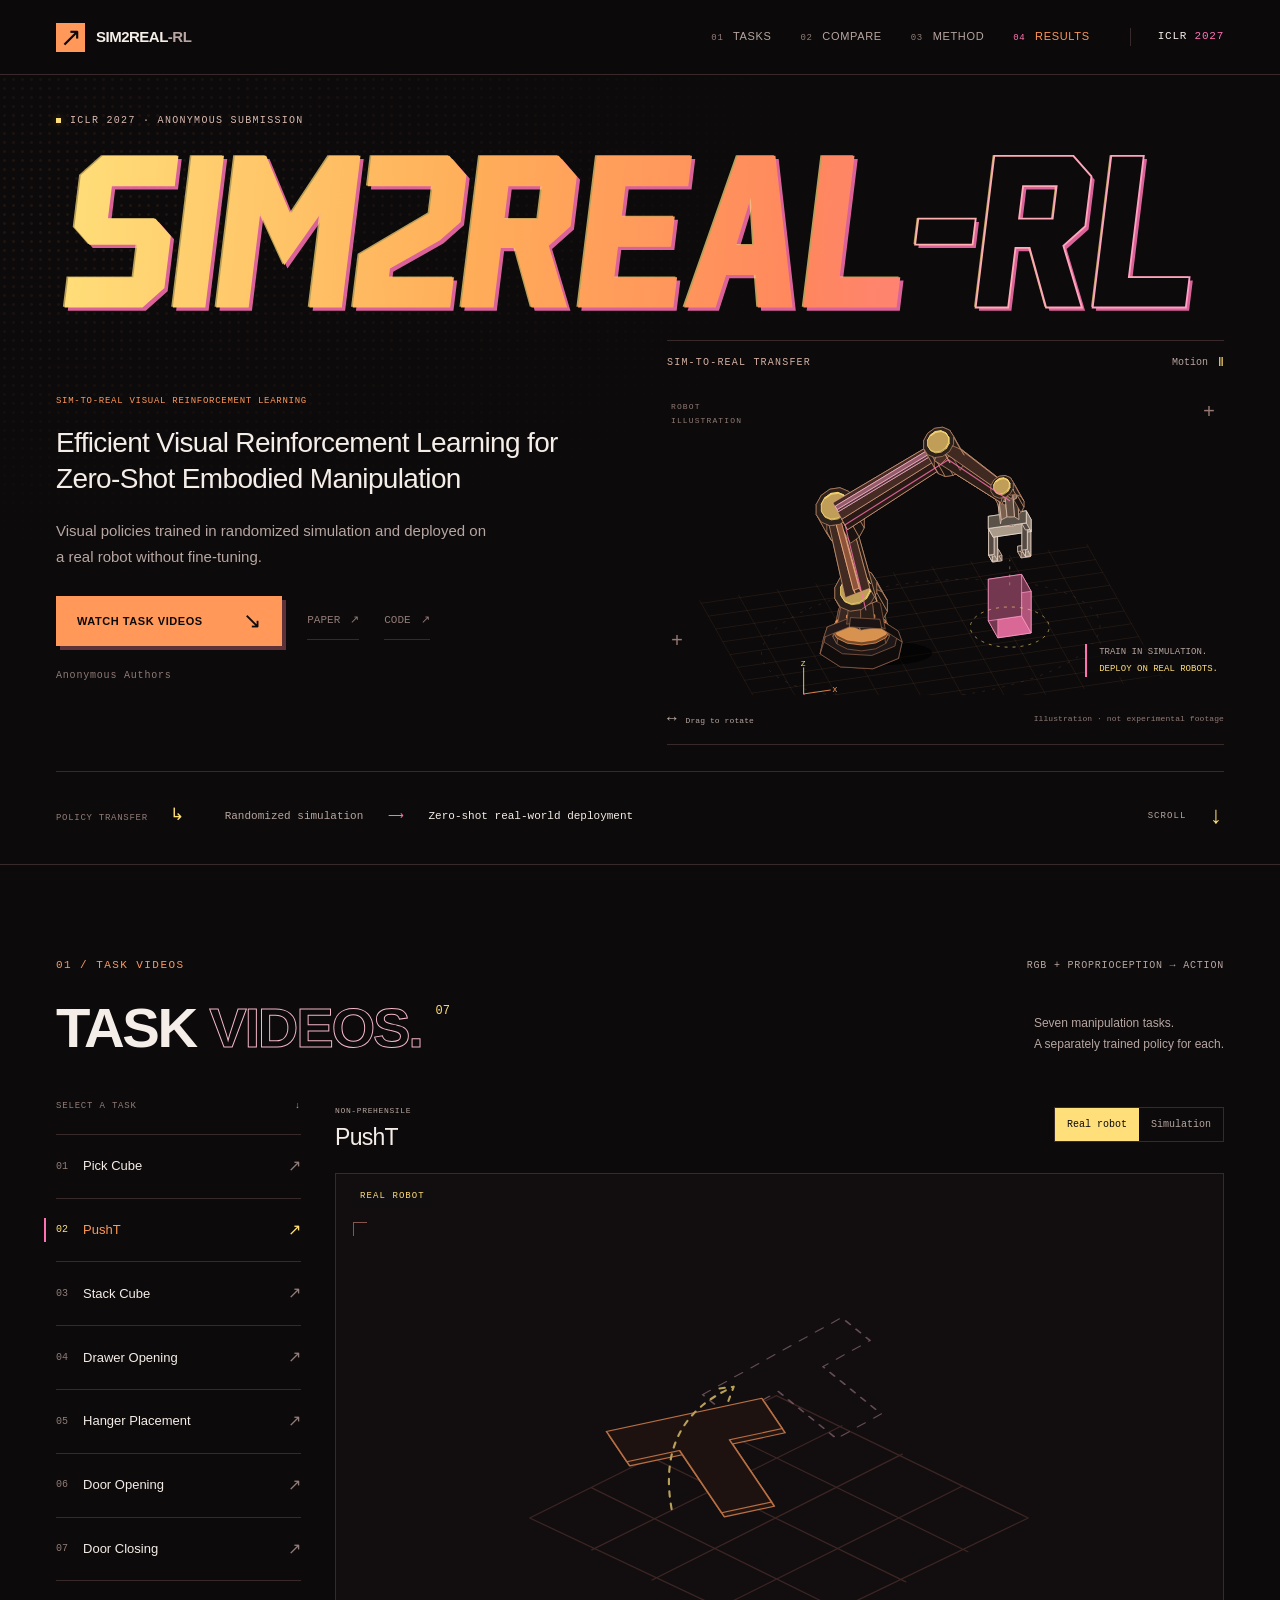
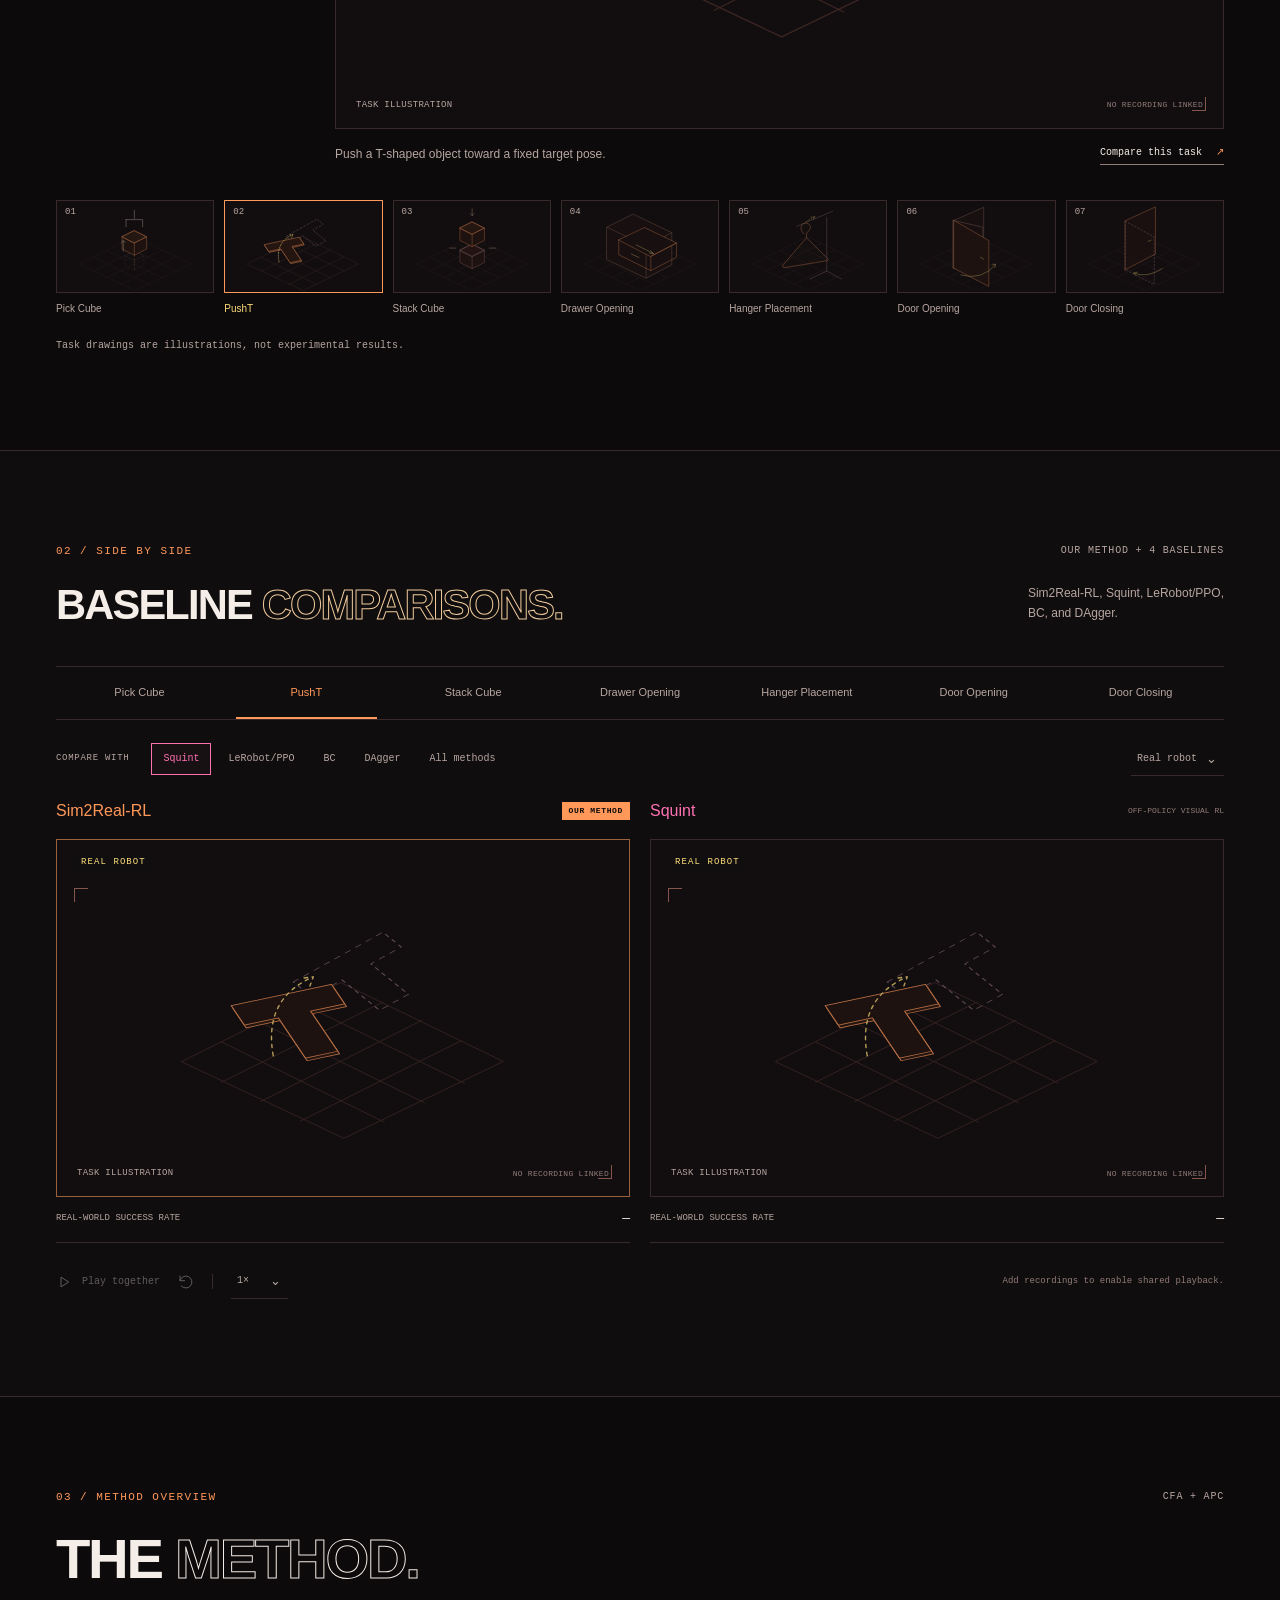
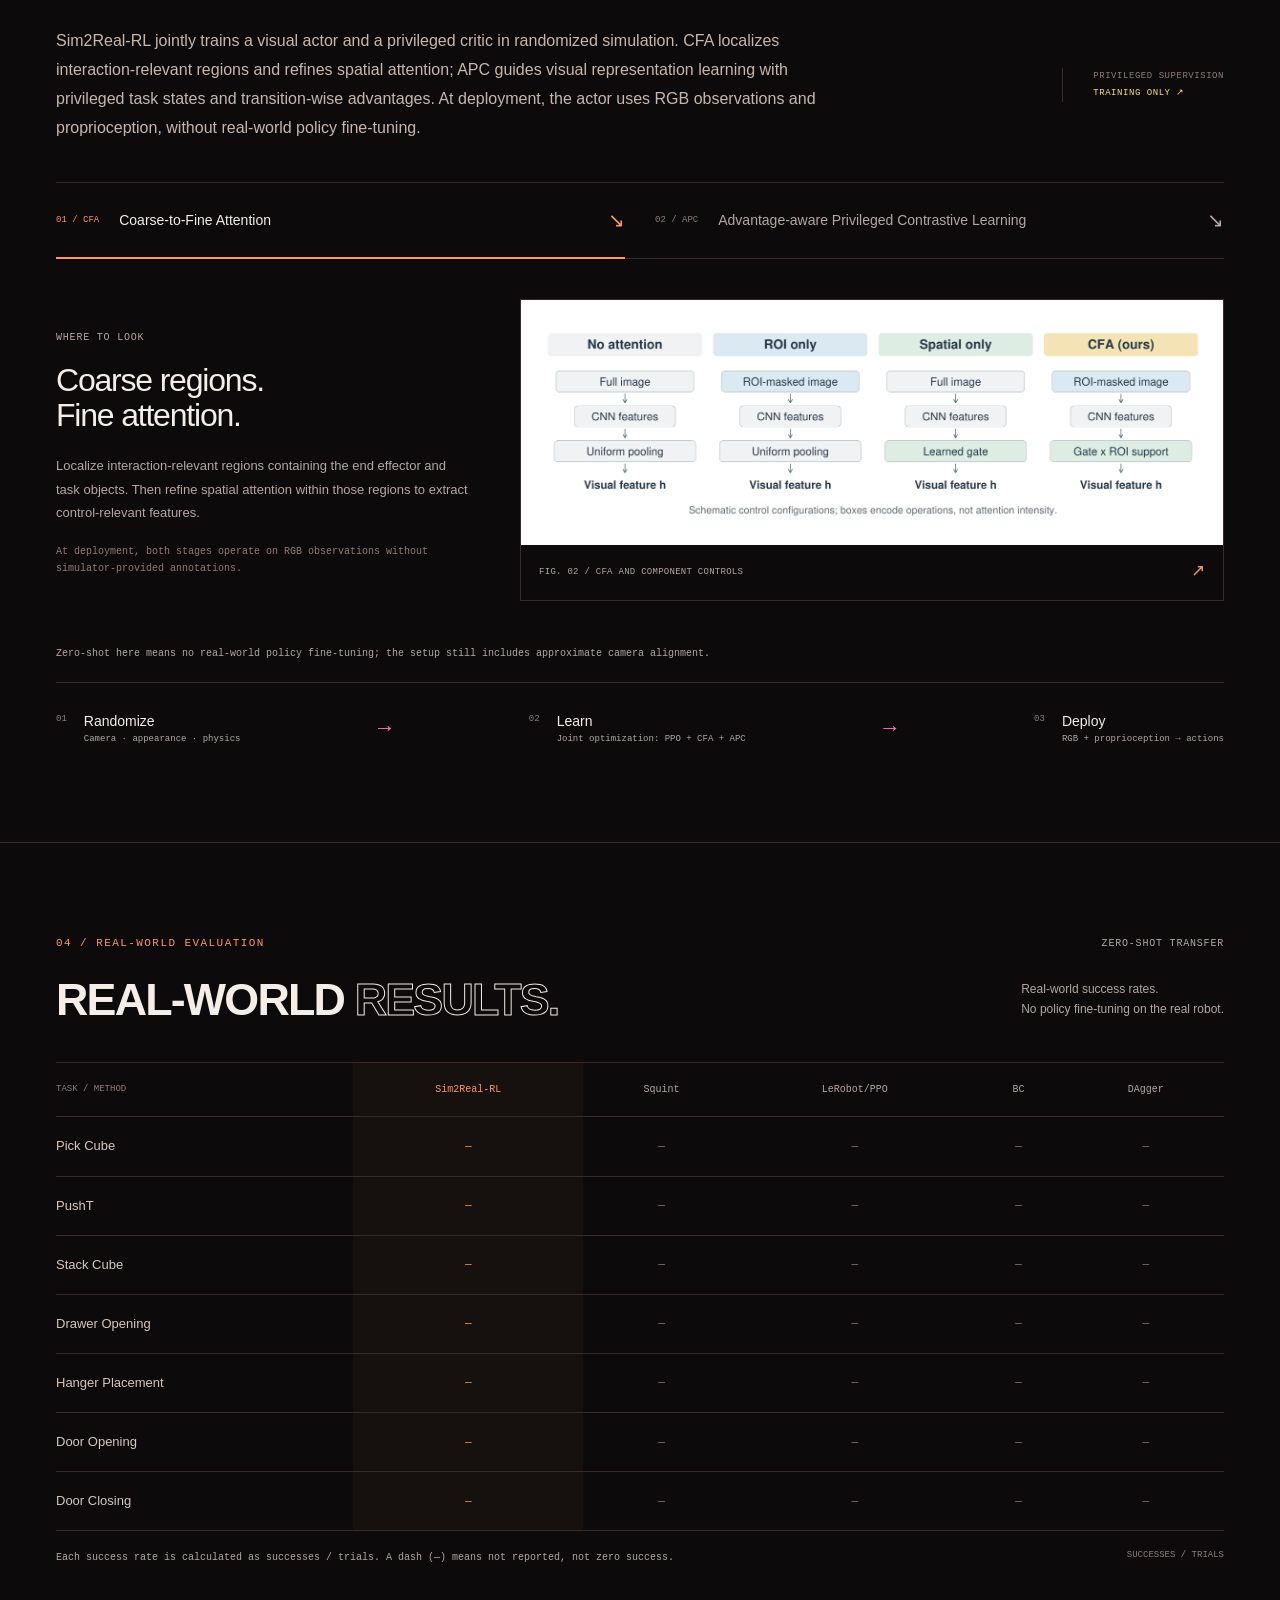
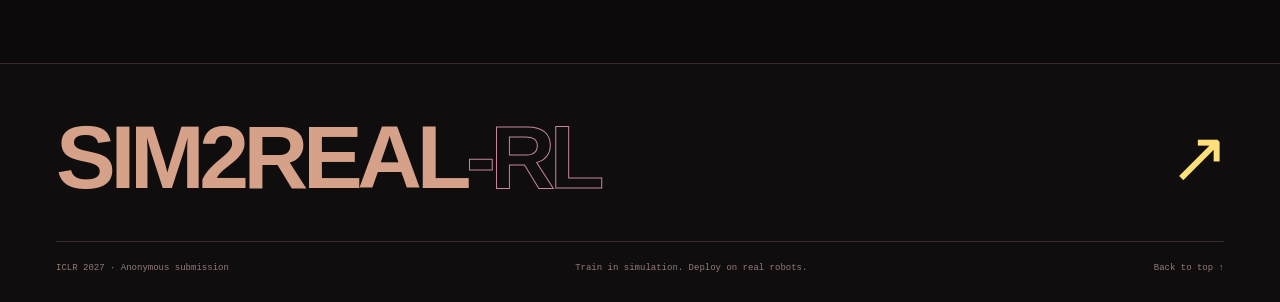
==== commit 6237ea5a: "Add files via upload" ====
--- a/index.html
+++ b/index.html
@@ -1,436 +1,133 @@
 <!doctype html>
 <html lang="en">
 <head>
-<meta charset="utf-8"><meta name="viewport" content="width=device-width,initial-scale=1">
-<meta name="robots" content="noindex,nofollow"><meta name="referrer" content="no-referrer">
-<meta name="description" content="An offline, interactive RM75-B cube-stacking sandbox. Manual control and a scripted example; not a learned policy.">
-<title>RM75 Stack Cube · Sim2Real-RL</title>
-<link rel="icon" href="data:image/svg+xml,%3Csvg xmlns='http://www.w3.org/2000/svg' viewBox='0 0 32 32'%3E%3Crect width='32' height='32' rx='6' fill='%230e0c11'/%3E%3Cpath d='M7 24V12l8-5 10 5v12l-9-5z' fill='none' stroke='%23ffa064' stroke-width='2'/%3E%3C/svg%3E">
-<style>:root{color-scheme:dark;--bg:#0c0c10;--panel:#111115;--line:#28262d;--muted:#8f8b99;--text:#ebe6df;--orange:#ffa064;--pink:#f28ca5;--yellow:#f1ce82;--mono:ui-monospace,SFMono-Regular,Consolas,"Liberation Mono",monospace}*{box-sizing:border-box}body{margin:0;background:var(--bg);color:var(--text);font-family:Arial,Helvetica,sans-serif;-webkit-font-smoothing:antialiased}button,input{font:inherit}button{color:inherit;cursor:pointer}button:focus-visible,canvas:focus-visible,a:focus-visible{outline:2px solid var(--yellow);outline-offset:4px}button:disabled{opacity:.45;cursor:not-allowed}button{transition:background .16s,color .16s,border-color .16s}button:hover{border-color:#6d5a51}button:active{transform:translateY(1px)}button.plain{padding:0;border:0;background:none;font-size:12px;color:#a9a3b1}.plain:hover{color:var(--text)}[hidden]{display:none!important}.masthead{height:70px;margin:0 4.1%;display:flex;align-items:center;justify-content:space-between;border-bottom:1px solid var(--line)}.wordmark{display:flex;gap:0;align-items:center;font-size:18px;letter-spacing:-.8px;font-weight:800;white-space:nowrap}.wordmark>span{color:var(--orange)}.wordmark i{height:15px;width:1px;background:#39343b;margin:0 20px}.wordmark small{font:10px var(--mono);letter-spacing:1.6px;color:#9d96a4}.head-actions{display:flex;align-items:center;gap:25px}.local-only{font:9px var(--mono);letter-spacing:1px;color:#9d98a5;display:flex;align-items:center;gap:8px}.local-only i,.live-label i{width:5px;height:5px;border-radius:50%;background:var(--yellow);box-shadow:0 0 7px #f1ce8238}.head-actions .plain span{margin-left:5px;color:var(--orange)}main{max-width:1590px;margin:0 auto;padding:0 4.1%}.intro{display:flex;align-items:center;justify-content:space-between;padding:33px 0 27px;gap:24px}.eyebrow{margin:0 0 13px;font:10px var(--mono);letter-spacing:1.25px;color:#9d96a4}.eyebrow>span{color:var(--pink);padding-right:16px;border-right:1px solid #42383a}.eyebrow b{font-weight:400;padding-left:16px;color:#9d98a6}h1{font-size:clamp(36px,4.25vw,65px);line-height:1;letter-spacing:-3.3px;font-weight:800;margin:0 0 12px}h1 em{font-style:normal;color:var(--orange)}.lead{font-size:13px;color:#9d96a5;line-height:1.5;margin:0}.intro-meta{min-width:218px;border-left:1px solid #37303a;padding:4px 0 4px 26px;display:flex;flex-direction:column;gap:8px}.tiny{font:9px var(--mono);letter-spacing:1.35px;color:#8f8698}.intro-meta strong{font-size:16px;font-weight:500}.intro-meta>span:last-child{font-size:11px;color:#8a8192}.workspace{display:grid;grid-template-columns:minmax(0,1fr) 298px;border:1px solid #302a34;border-radius:3px;overflow:hidden;background:var(--panel);box-shadow:0 14px 80px #0002}.stage{position:relative;min-height:633px;background:#0c0c10;overflow:hidden}.stage>canvas{display:block;width:100%;height:100%;position:absolute;inset:0;outline:none;touch-action:none;cursor:grab}.stage>canvas:active{cursor:grabbing}.stage-top{position:absolute;top:21px;left:23px;right:20px;display:flex;align-items:center;justify-content:space-between;pointer-events:none}.live-label{display:flex;align-items:center;gap:9px;font:9px var(--mono);letter-spacing:1px;color:#b7adb8}.camera-tabs{display:flex;gap:3px;background:#111015bd;border:1px solid #36303b;padding:3px;border-radius:4px;pointer-events:auto}.camera-tabs button{border:1px solid transparent;background:transparent;color:#8b8491;font-size:10px;padding:6px 11px;border-radius:2px}.camera-tabs button.active{background:#353039;color:var(--text)}kbd{display:inline-flex;align-items:center;justify-content:center;min-width:17px;padding:2px 4px;border:1px solid #50434a;border-radius:3px;font:9px var(--mono);line-height:1.1;color:#b9a9af;background:#251e25}.camera-tabs kbd{margin-left:4px;font-size:8px;min-width:12px;padding:1px 3px;border-color:#49414b}.stage-hint{position:absolute;top:67px;left:23px;font:9px var(--mono);color:#918998;display:flex;gap:8px;align-items:center;pointer-events:none}.stage-hint i{font-style:normal;color:#564d5a}.stage-hint>span{font-size:14px;color:#b9a19e}.stage-bottom{position:absolute;left:0;right:0;bottom:0;padding:21px 24px;display:flex;gap:20px;align-items:center;background:linear-gradient(0deg,#0d0c11f5,#0d0c11a0,transparent);pointer-events:none;min-height:98px}.stage-state{display:flex;gap:9px;flex-direction:column;flex:1}.stage-state strong{font-size:15px;font-weight:500;letter-spacing:-.2px}.step-track{display:flex;align-items:center;gap:9px;font-size:10px;color:#857a8b}.step-track span{display:flex;align-items:center;gap:5px;white-space:nowrap}.step-track b{display:inline-flex;border:1px solid #48404b;border-radius:50%;width:19px;height:19px;justify-content:center;align-items:center;font:9px var(--mono)}.step-track i{width:18px;height:1px;background:#3b323e}.step-track .done{color:var(--yellow)}.step-track .done b{border-color:#9d8354;background:#f1ce8210}.step-track .active{color:var(--orange)}.icon-button{display:flex;align-items:center;justify-content:center;width:32px;height:32px;background:#19141c;border:1px solid #3f333f;border-radius:4px;pointer-events:auto;font-size:17px;color:#c8bac8}.scene-label{position:absolute;pointer-events:none;font:9px var(--mono);letter-spacing:1px;color:var(--yellow);text-shadow:0 1px 5px #000;white-space:nowrap;opacity:.85}.scene-label span{display:block;font-size:17px;line-height:1;margin:4px 0 0 -8px}.cube-label{color:#e4b28c}.controls{border-left:1px solid #302a34;padding:20px 20px 15px;background:#131116}.control-heading{font:9px var(--mono);letter-spacing:1.3px;display:flex;justify-content:space-between;color:#c2b5c1;border-bottom:1px solid #332934;padding-bottom:16px}.control-index{color:#6f5c70}.control-section{padding-top:18px}.section-label{display:flex;align-items:center;justify-content:space-between;margin-bottom:13px}.section-label strong{font-size:12px;font-weight:500}.section-label>span{color:#7f7285;font:9px var(--mono)}.jog-block{display:flex;align-items:center;gap:20px}.dpad{display:grid;grid-template:repeat(3,34px)/repeat(3,38px);gap:4px}.dpad button,.lift-pad button{border:1px solid #3c303d;background:#211b24;border-radius:3px;color:#d5c8d6;display:flex;align-items:center;justify-content:center}.dpad button{gap:4px}.dpad button>span{font-size:14px}.dpad kbd{font-size:8px;background:none;border:0;min-width:0;padding:0;color:#967b90}.dpad button:hover,.lift-pad button:hover,.jogging{background:#58352d!important;border-color:#cc8057!important;color:var(--orange)!important}.north{grid-area:1/2}.west{grid-area:2/1}.east{grid-area:2/3}.south{grid-area:3/2}.dpad-center{grid-area:2/2;display:flex;align-items:center;justify-content:center;font:10px var(--mono);color:#7f647b}.lift-pad{flex:1;display:flex;flex-direction:column;gap:9px}.lift-pad button{height:39px;gap:7px;font-size:11px}.lift-pad button>span{color:var(--orange)}.lift-pad kbd{margin-left:auto;margin-right:5px}.speed-row{margin-top:13px;display:flex;justify-content:space-between;align-items:center;font-size:9px;color:#938498}.speed-row label{display:flex;align-items:center;gap:5px}.speed-row>span{color:#786a80}.speed-row kbd{font-size:8px}.speed-row input{width:11px;height:11px;margin:0;accent-color:var(--orange)}.grip-section{margin-top:18px;padding-top:18px;border-top:1px solid #302632}.grip-button{width:100%;display:flex;align-items:center;gap:13px;padding:12px 13px;border:1px solid #76513f;background:#30221f;border-radius:3px;color:var(--orange);font-size:12px}.grip-button:hover{background:#413024;border-color:#cf8f60}.grip-icon{font:15px var(--mono);letter-spacing:2px}.grip-button kbd{margin-left:auto;border-color:#6e4c40;background:#38281f;color:#ba9580;font-size:8px}.grip-readout{display:flex;justify-content:space-between;margin:11px 0 7px;font:8px var(--mono);color:#8e7c90;align-items:center}.grip-readout b{font-weight:400;color:#c3b0c1;margin-left:7px}.grip-readout>span:last-child{font:9px Arial,sans-serif;display:flex;align-items:center;gap:4px;color:#a99aab}.grip-readout i{width:4px;height:4px;background:#675069;border-radius:50%}.grip-readout .contact i{background:var(--yellow)}.aperture-track{height:2px;background:#362635}.aperture-track>div{height:100%;width:100%;background:linear-gradient(90deg,var(--orange),var(--pink));transition:width .08s linear}.map-section{padding-top:24px}.map-section .section-label{margin-bottom:10px}.map-wrap{position:relative;border:1px solid #332837;background:#17121b;border-radius:3px;overflow:hidden}.map-wrap canvas{width:100%;height:82px;display:block;cursor:crosshair;touch-action:none}.map-wrap>span{position:absolute;bottom:6px;right:8px;font:7px var(--mono);letter-spacing:.65px;color:#7a647d;pointer-events:none}.position-readout{display:flex;justify-content:space-between;margin:8px 0 1px;font:9px var(--mono);color:#98768f}.position-readout b{font-weight:400;color:#b5a0b5;margin-left:3px}.demo-section{padding-top:22px}.primary{width:100%;background:var(--orange);border:1px solid var(--orange);border-radius:3px;padding:13px 12px;color:#25180f;display:flex;align-items:center;justify-content:space-between;font-size:12px;font-weight:600;gap:8px}.primary:hover{background:#ffb182;border-color:#ffd0a4}.primary>span:last-child{margin-left:auto}.primary .play-icon{font-size:11px;margin-right:4px}.demo-section>p{font-size:9px;color:#958197;margin:8px 0 14px;text-align:center}.utility-row{display:flex;gap:8px}.utility-row button{flex:1;font-size:10px;white-space:nowrap;padding:9px 3px;background:none;border:1px solid #3e2e40;border-radius:3px;color:#bba6bb}.utility-row button:hover{background:#241a29;border-color:#785a71}.utility-row kbd{font-size:8px;border:0;background:none;padding:1px 3px;color:#896a87}.understage{display:flex;align-items:center;justify-content:space-between;gap:16px;padding:17px 0;border-bottom:1px solid var(--line);font-size:10px;color:#9c8b9e}.legend{display:flex;gap:16px;align-items:center}.legend>span{display:flex;align-items:center;gap:5px;font:9px var(--mono)}.legend i{width:5px;height:5px;border-radius:50%;display:inline-block}.orange-dot{background:var(--orange)}.wood-dot{background:#c89563}.yellow-dot{background:var(--yellow)}.understage p{margin:0;font-size:10px;text-align:center}.understage p b{color:#c4a6b2;font-weight:400}.understage p em{font-style:normal;color:var(--orange)}.understage>label{font:9px var(--mono);display:flex;align-items:center;gap:5px;white-space:nowrap}.understage input{margin:0;width:11px;height:11px;accent-color:var(--yellow)}footer{padding:21px 0 28px;display:flex;justify-content:space-between;gap:15px;font:8px var(--mono);letter-spacing:1px;color:#6f6477}footer b{color:#654d64;margin:0 9px}footer .plain{font-size:9px;letter-spacing:0}.boot,.error,.pause-cover{position:absolute;inset:0;z-index:10;display:flex;justify-content:center;align-items:center;flex-direction:column;background:#111015}.boot strong{font-weight:500;font-size:17px}.boot p{font-size:12px;color:var(--muted)}.spinner{width:28px;height:28px;border:1px solid #4a343c;border-top:1px solid var(--orange);border-radius:50%;animation:spin 1s linear infinite;margin-bottom:20px}@keyframes spin{to{transform:rotate(360deg)}}.error{padding:25px;color:var(--orange)}.error p{font-size:13px;color:var(--muted);max-width:520px;line-height:1.6}.error .primary{max-width:240px;justify-content:center}.pause-cover{background:#100c1455;backdrop-filter:blur(3px);z-index:6;bottom:98px;top:98px}.pause-cover button{display:flex;align-items:center;gap:12px;border:1px solid #826043;color:var(--orange);background:#241c1bdd;padding:15px 25px;border-radius:4px;font-size:13px}.success{position:absolute;z-index:5;bottom:106px;left:22px;right:22px;border:1px solid #716441;background:#29241beb;display:flex;align-items:center;gap:14px;padding:17px 18px;border-radius:4px;box-shadow:0 8px 30px #0003;backdrop-filter:blur(10px)}.success-icon{width:30px;height:30px;border:1px solid #877243;border-radius:50%;display:flex;align-items:center;justify-content:center;color:var(--yellow)}.success strong{font-size:16px;font-weight:500;color:#f2d79b}.success p{font-size:10px;color:#b7a888;margin:6px 0 0}.small-button{margin-left:auto;background:none;border:1px solid #655b44;border-radius:3px;padding:9px 10px;color:var(--yellow);font-size:10px;white-space:nowrap}dialog{color:var(--text);background:#171319;border:1px solid #54404a;max-width:640px;width:calc(100% - 30px);border-radius:5px;padding:34px 36px;max-height:88dvh;overflow:auto}dialog::backdrop{background:#050306bb;backdrop-filter:blur(5px)}dialog h2{font-size:35px;line-height:1.1;letter-spacing:-1.4px;margin:17px 0 23px;color:#f2c18d}dialog p{font-size:12px;line-height:1.7;color:#bcaabb}dialog .eyebrow{color:var(--pink);font-size:9px}dialog h3{font-weight:500;font-size:13px;margin:22px 0 8px;color:#edd4ba}.notes{border-top:1px solid #3c2e3d;margin-top:22px;padding-bottom:20px}.dialog-close{position:absolute;top:14px;right:16px;border:0;background:none;font-size:25px;color:#b495ad}
-@media(min-width:1600px){.stage{min-height:710px}.controls{padding:25px}.workspace{grid-template-columns:minmax(0,1fr) 322px}.map-wrap canvas{height:115px}.control-section{padding-top:23px}.demo-section{padding-top:25px}}
-@media(max-width:1100px){main{padding:0 3%}.masthead{margin:0 3%}.workspace{grid-template-columns:minmax(0,1fr) 276px}.controls{padding:18px 16px}.intro-meta{min-width:185px}.jog-block{gap:10px}.stage-hint{font-size:8px;gap:5px}.step-track{gap:5px}.step-track i{width:7px}.understage{flex-wrap:wrap}.understage p{order:3;width:100%;text-align:left}.stage-bottom{padding:19px}.stage-top{left:19px;right:15px}.stage-hint{left:19px}.stage-state strong{font-size:12px}.intro{padding:30px 0 24px}.lead{font-size:12px}}
-@media(max-width:780px){.masthead{height:60px;margin:0 5%}.wordmark{font-size:15px}.wordmark i{margin:0 12px}.wordmark small{font-size:8px;letter-spacing:.8px}.local-only{display:none}.head-actions .plain{font-size:10px}.intro-meta{display:none}main{padding:0 5%}.intro{padding:26px 0 22px}.eyebrow{font-size:8px;letter-spacing:1px}.eyebrow b{padding-left:12px}.eyebrow>span{padding-right:12px}h1{font-size:44px;letter-spacing:-2.5px;margin-bottom:12px}.lead{font-size:12px;max-width:350px}.workspace{display:flex;flex-direction:column}.stage{height:470px;min-height:470px}.controls{border-left:0;border-top:1px solid #302a34;padding:19px 20px;display:grid;grid-template-columns:1fr 1fr;gap:0 22px}.control-heading{grid-column:1/-1}.controls>.control-section:nth-of-type(2){grid-row:2/4}.grip-section{margin:0;border:0;padding-top:22px}.map-section{padding-top:21px}.map-wrap canvas{height:89px}.demo-section{grid-column:1/-1;display:grid;grid-template-columns:1fr 1fr;gap:6px 20px;border-top:1px solid #302632;margin-top:16px;padding-top:18px}.demo-section>p{grid-column:1;grid-row:2;text-align:left;margin:3px 0 0;font-size:8px}.utility-row{grid-column:2;grid-row:1}.understage{padding-top:14px;gap:14px}.understage p{font-size:10px;line-height:1.5}.stage-hint{font-size:8px;top:59px}.stage-hint>span{display:none}.stage-top{top:16px;left:16px;right:14px}.camera-tabs button{padding:5px 8px}.stage-bottom{padding:18px 16px}.step-track{font-size:9px}.stage-state .tiny{font-size:8px}.stage-state strong{font-size:12px}.jog-block{gap:9px}.dpad{grid-template:repeat(3,31px)/repeat(3,32px);gap:3px}.lift-pad button{font-size:10px;gap:4px}.lift-pad kbd{display:none}.speed-row{font-size:8px;align-items:flex-start;gap:4px;flex-direction:column;line-height:1.5}.controls .section-label>span{font-size:8px}.position-readout{font-size:8px}footer{font-size:7px;line-height:1.6;flex-wrap:wrap;padding:18px 0}footer .plain{font-size:9px}.grip-button{padding:11px 8px;font-size:10px;gap:6px}.grip-button kbd{font-size:7px;padding:2px 3px;min-width:0}.grip-icon{font-size:11px}.grip-readout{font-size:7px;line-height:1.8;flex-direction:column;align-items:flex-start;gap:1px}.success{bottom:100px;left:12px;right:12px;padding:13px;gap:9px}.success strong{font-size:15px}.success p{font-size:9px;max-width:165px}.success .small-button{padding:8px;font-size:9px}.scene-label{font-size:8px}}
-@media(max-width:470px){h1{font-size:40px}.stage{height:430px;min-height:430px}.controls{grid-template-columns:minmax(0,1.1fr) minmax(0,1fr);gap:0 16px;padding:16px 14px}.head-actions .plain{font-size:9px}.wordmark small{display:none}.wordmark i{display:none}.jog-block{gap:5px}.dpad{grid-template:repeat(3,30px)/repeat(3,29px)}.dpad button>span{font-size:12px}.dpad kbd{display:none}.lift-pad button{height:36px;padding:0 4px;font-size:9px}.lift-pad button>span{font-size:12px}.section-label strong{font-size:10px}.section-label>span{display:none}.controls .map-section{padding-top:15px}.map-wrap canvas{height:65px}.map-wrap>span{font-size:6px;right:4px;bottom:4px}.position-readout{font-size:7px}.position-readout b{margin-left:0}.grip-section{padding-top:18px}.grip-button .grip-icon{display:none}.grip-button{font-size:10px;gap:2px}.grip-button kbd{display:none}.demo-section{gap:5px 12px;padding-top:16px}.demo-section .primary{font-size:10px;padding:12px 8px;gap:4px}.demo-section .play-icon{font-size:9px;margin:0}.utility-row{gap:5px}.utility-row button{font-size:9px;padding:8px 3px}.utility-row kbd{display:none}.demo-section p{font-size:7px}.stage-hint{left:15px;font-size:7px;gap:5px}.step-track{font-size:8px;gap:4px}.step-track b{width:16px;height:16px;font-size:8px}.step-track i{width:3px}.stage-bottom{gap:9px}.stage-state strong{font-size:11px}.stage-state{gap:8px}.icon-button{width:28px;height:28px}.camera-tabs button{font-size:9px}.live-label{font-size:8px}.understage>label{font-size:8px}.legend{gap:10px}.legend>span{font-size:8px}.boot strong{font-size:14px}.intro .eyebrow{font-size:7px}dialog{padding:26px 22px}dialog h2{font-size:29px}}
-@media(prefers-reduced-motion:reduce){button{transition:none}.spinner{animation:none}}
-
-/* Stack Cube refinement: a quiet stability readout, not a reward score. */
-.stack-meter{margin-top:15px;padding-top:13px;border-top:1px solid #3d2d3e;display:grid;grid-template-columns:1fr auto;gap:8px;font:8px var(--mono);color:#aa8ca3}.stack-meter>b{font-weight:400;color:var(--yellow)}.stack-meter>i{display:block;grid-column:1/-1;height:2px;background:#382834}.stack-meter>i>i{display:block;height:100%;width:0;background:var(--yellow);transition:width .12s linear}.control-index{font-size:8px;letter-spacing:.3px}.camera-tabs kbd{display:none}.stage-state strong{max-width:270px}.scene-label{pointer-events:none}.scene-label.cube-label{color:#ffc292}h1 em{color:var(--pink)}
-@media(max-width:780px){.stack-meter{grid-column:1/-1;margin-top:12px}.camera-tabs button{padding:5px 6px}.stage-state strong{max-width:170px}.success{align-items:center}}
-@media(max-width:470px){.stage-state strong{max-width:150px}.camera-tabs button{font-size:8px;padding:5px}.success p{max-width:150px}.success strong{font-size:13px}.stage-hint{font-size:6.5px}.scene-label{font-size:7px}.success{padding:10px 9px;gap:6px}.success-icon{width:23px;height:23px;flex-shrink:0}.control-index{font-size:7px}}
-</style>
+  <meta charset="utf-8">
+  <meta name="viewport" content="width=device-width,initial-scale=1">
+  <meta name="theme-color" content="#0c0a0b">
+  <meta name="description" content="Sim2Real-RL — Efficient Visual Reinforcement Learning for Zero-Shot Embodied Manipulation. Anonymous project page.">
+  <meta name="robots" content="noindex,nofollow,noarchive">
+  <meta name="referrer" content="no-referrer">
+  <title>Sim2Real-RL — Efficient Visual Reinforcement Learning for Zero-Shot Embodied Manipulation</title>
+  <link rel="icon" href="assets/figures/favicon.svg?v=4-copy" type="image/svg+xml">
+  <link rel="stylesheet" href="assets/css/neon.css?v=4-copy">
+  <script src="assets/js/content.js?v=2" defer></script>
+  <script src="assets/js/media-index.js?v=2" defer></script>
+  <script src="assets/js/neon.js?v=4-copy" defer></script>
 </head>
 <body>
-<header class="masthead"><div class="wordmark">SIM2REAL<span>-RL</span><i></i><small>INTERACTIVE LAB</small></div><div class="head-actions"><span class="local-only"><i></i> LOCAL SIMULATION</span><button class="plain" id="aboutBtn">About this demo <span>↗</span></button></div></header>
-<main>
-<section class="intro"><div><p class="eyebrow"><span>01 / STACK CUBE</span><b>RM75-B · 7 AXES</b></p><h1>Pick. <em>Lift.</em> Stack.</h1><p class="lead">Place cube A on cube B. Let go. Keep the stack standing.</p></div><div class="intro-meta"><span class="tiny">CONTROL MODE</span><strong id="mode">Manual control</strong><span id="modeSub">You move. The robot follows.</span></div></section>
-<section class="workspace" aria-label="Interactive robot sandbox">
-<div class="stage" id="stage">
-<canvas id="scene" aria-label="3D view of the RM75-B arm, linked gripper and two stacking cubes" tabindex="0"></canvas>
-<div class="stage-top"><span class="live-label"><i id="liveDot"></i><span id="liveLabel">STARTING</span></span><div class="camera-tabs" aria-label="Camera views"><button data-view="default" class="active" title="Orbit view">Orbit</button><button data-view="front" title="Front view">Front</button><button data-view="top" title="Top view (T)">Top <kbd>T</kbd></button><button data-view="detail" title="Close-up of the gripper">Detail</button></div></div>
-<div class="scene-label" id="goalLabel">B / STACK HERE <span>↙</span></div>
-<div class="scene-label cube-label" id="cubeLabel">A / PICK UP <span>↙</span></div>
-<div class="stage-hint" id="orbitHint"><span>↔</span> Drag to orbit <i>·</i> Scroll to zoom <i>·</i> Double-click table to move</div>
-<div class="success" id="success" hidden><span class="success-icon">✓</span><div><strong>Stack complete.</strong><p>Released. Supported by B. Stable for 1.2 seconds.</p></div><button class="small-button" id="againBtn">New layout ↻</button></div>
-<div class="boot" id="boot"><div class="spinner"></div><strong>Preparing your workbench</strong><p>Everything runs in this tab.</p></div>
-<div class="error" id="error" hidden><strong>Unable to start 3D</strong><p id="errorMessage"></p><p>Try enabling hardware acceleration, then reload the file in a recent browser.</p><button class="primary" onclick="location.reload()">Reload demo</button></div>
-<div class="pause-cover" id="pauseCover" hidden><button id="resumeBtn"><span>▶</span> Resume simulation</button></div>
-<div class="stage-bottom"><div class="stage-state"><span class="tiny">CURRENT STATE</span><strong id="stateText">Ready to grasp</strong></div><div class="step-track" aria-label="Task progress"><span id="step1"><b>1</b> Pick</span><i></i><span id="step2"><b>2</b> Lift</span><i></i><span id="step3"><b>3</b> Stack</span></div><button id="pauseBtn" class="icon-button" title="Pause simulation (P)" aria-label="Pause simulation">Ⅱ</button></div>
-</div>
-<aside class="controls">
-<div class="control-heading"><span>YOUR CONTROLS</span><span class="control-index" id="layoutSeed">LAYOUT</span></div>
-<div class="control-section">
-<div class="section-label"><strong>Move the gripper</strong><span>Hold to jog</span></div>
-<div class="jog-block"><div class="dpad"><button data-jog="w" class="north" title="Forward: W" aria-label="Move forward"><span>↑</span><kbd>W</kbd></button><button data-jog="a" class="west" title="Left: A" aria-label="Move left"><span>←</span><kbd>A</kbd></button><div class="dpad-center">XY</div><button data-jog="d" class="east" title="Right: D" aria-label="Move right"><span>→</span><kbd>D</kbd></button><button data-jog="s" class="south" title="Back: S" aria-label="Move backward"><span>↓</span><kbd>S</kbd></button></div><div class="lift-pad"><button data-jog="q" title="Raise gripper: Q" aria-label="Raise gripper"><span>↑</span> Up <kbd>Q</kbd></button><button data-jog="e" title="Lower gripper: E" aria-label="Lower gripper"><span>↓</span> Down <kbd>E</kbd></button></div></div>
-<div class="speed-row"><label><input id="fineToggle" type="checkbox">Precision mode</label><span>or hold <kbd>Shift</kbd></span></div>
-</div>
-<div class="control-section grip-section"><button id="gripBtn" class="grip-button"><span class="grip-icon">] [</span><span id="gripText">Close gripper</span><kbd>Space</kbd></button><div class="grip-readout"><span>JAW OPENING <b id="gapValue">90 mm</b></span><span id="contactText"><i></i> No contact</span></div><div class="aperture-track"><div id="gapBar"></div></div></div>
-<div class="control-section map-section"><div class="section-label"><strong>Workspace map</strong><span>Click to aim XY</span></div><div class="map-wrap"><canvas id="map" width="560" height="200" aria-label="Top-down workspace map. Click to position the gripper." tabindex="0"></canvas><span>TOP VIEW · METRES</span></div><div class="position-readout"><span>X <b id="xValue">0.290</b></span><span>Y <b id="yValue">−0.050</b></span><span>Z <b id="zValue">0.180</b></span></div></div>
-<div class="demo-section"><button id="demoBtn" class="primary"><span class="play-icon">▶</span><span id="demoText">Run scripted demo</span><span>↗</span></button><p>Programmed waypoints, not a learned policy.</p><div class="utility-row"><button id="resetBtn" title="Reset the current scene (R)">↻ Reset <kbd>R</kbd></button><button id="randomBtn" title="Randomize both cube positions">⤨ New layout</button></div></div>
-<div class="stack-meter"><span>RELEASE + STABILITY</span><b id="holdValue">0.0 / 1.2 s</b><i><i id="holdBar"></i></i></div></aside>
-</section>
-<section class="understage"><div class="legend"><span><i class="orange-dot"></i>Gripper</span><span><i class="wood-dot"></i>Cube A</span><span><i class="yellow-dot"></i>Cube B</span></div><p id="tip"><b>Start here:</b> click <em>Run scripted demo</em> to watch one complete stack, then try it yourself.</p><label><input id="contactsToggle" type="checkbox">Show contacts</label></section>
-<footer><span>RM75 / STACK CUBE <b>/</b> MANUAL + SCRIPTED CONTROL</span><button id="detailsBtn" class="plain">Simplified physics · Model notes ↗</button></footer>
-</main>
-<dialog id="about"><button id="closeAbout" class="dialog-close" aria-label="Close information">×</button><p class="eyebrow">ABOUT THIS SANDBOX</p><h2>A small, hands-on<br>robotics workbench.</h2><p>This demo is an interactive illustration, not an experiment from the paper. There is no trained Sim2Real-RL policy in this file.</p><div class="notes"><h3>Robot and gripper</h3><p>Seven-joint origins, axes and limits follow the inspected RM75-B configuration, including the flange spacer. The white curved casings are dimensioned reconstructions, <strong>not imported manufacturer CAD</strong>. The gripper follows an opposing-linkage geometry with articulated levers, pivots and parallel finger supports. Visual screws and shell details are illustrative.</p><h3>Physical stacking, within a small model</h3><p>Both 50 mm cubes are dynamic: the lower cube can move too. Contact impulses, friction and gravity govern their motion. Fingers follow the linkage arc. Neither cube is snapped, welded or attached to the gripper or to the other cube. Contact shapes are simplified boxes; the arm has kinematic servos and no full dynamics or self-collision. This is a custom solver, <strong>not MuJoCo</strong> and not a hardware controller.</p><h3>Random layouts and success</h3><p>New layout randomizes the starting positions of both A and B; Reset replays the same layout. B is the target and stays wherever physics moves it. Success requires A to be released on B, aligned within 10 mm, near the correct height, upright and quiet for 1.2 seconds after the fingers withdraw. These are demo settings, not paper evaluation thresholds.</p><h3>Manual vs scripted</h3><p>Manual commands move a downward-facing grasp frame through inverse kinematics. The scripted example reads both simulated cube positions and follows programmed waypoints. It does not run a trained Sim2Real-RL policy. Manual controls interrupt the script.</p><h3>Local operation</h3><p>Meshes, rendering and simulation are embedded in this file. It makes no network request and has no external fonts, analytics, policy download or robot connection. Hosting providers may maintain access logs.</p></div><button id="backBtn" class="primary">Back to the workbench ↗</button></dialog>
-<script>'use strict';
-const RM = {};
-RM.V = {
- add:(a,b)=>[a[0]+b[0],a[1]+b[1],a[2]+b[2]], sub:(a,b)=>[a[0]-b[0],a[1]-b[1],a[2]-b[2]],
- mul:(a,s)=>[a[0]*s,a[1]*s,a[2]*s], dot:(a,b)=>a[0]*b[0]+a[1]*b[1]+a[2]*b[2],
- cross:(a,b)=>[a[1]*b[2]-a[2]*b[1],a[2]*b[0]-a[0]*b[2],a[0]*b[1]-a[1]*b[0]],
- len:a=>Math.hypot(...a), norm:a=>{let l=Math.hypot(...a);return l>1e-12?a.map(x=>x/l):[0,0,0]},
- lerp:(a,b,t)=>a.map((x,i)=>x+(b[i]-x)*t), clamp:(x,a,b)=>Math.max(a,Math.min(b,x))
-};
-RM.M = {
- I:()=>[1,0,0,0,0,1,0,0,0,0,1,0,0,0,0,1],
- mul:(a,b)=>{let c=new Array(16).fill(0);for(let j=0;j<4;j++)for(let i=0;i<4;i++)for(let k=0;k<4;k++)c[j*4+i]+=a[k*4+i]*b[j*4+k];return c},
- T:(x,y,z)=>[1,0,0,0,0,1,0,0,0,0,1,0,x,y,z,1],
- S:(x,y,z)=>[x,0,0,0,0,y,0,0,0,0,z,0,0,0,0,1],
- Rx:a=>[1,0,0,0,0,Math.cos(a),Math.sin(a),0,0,-Math.sin(a),Math.cos(a),0,0,0,0,1],
- Ry:a=>[Math.cos(a),0,-Math.sin(a),0,0,1,0,0,Math.sin(a),0,Math.cos(a),0,0,0,0,1],
- Rz:a=>[Math.cos(a),Math.sin(a),0,0,-Math.sin(a),Math.cos(a),0,0,0,0,1,0,0,0,0,1],
- point:(m,p)=>[m[0]*p[0]+m[4]*p[1]+m[8]*p[2]+m[12],m[1]*p[0]+m[5]*p[1]+m[9]*p[2]+m[13],m[2]*p[0]+m[6]*p[1]+m[10]*p[2]+m[14]],
- dir:(m,p)=>[m[0]*p[0]+m[4]*p[1]+m[8]*p[2],m[1]*p[0]+m[5]*p[1]+m[9]*p[2],m[2]*p[0]+m[6]*p[1]+m[10]*p[2]],
- pos:m=>m.slice(12,15),col:(m,j)=>m.slice(j*4,j*4+3),
- fromBasis:(x,y,z,p)=>[...x,0,...y,0,...z,0,...p,1],
- perspective:(fovy,aspect,n,f)=>{let a=1/Math.tan(fovy/2),nf=1/(n-f);return [a/aspect,0,0,0,0,a,0,0,0,0,(f+n)*nf,-1,0,0,2*f*n*nf,0]},
- ortho:(l,r,b,t,n,f)=>[2/(r-l),0,0,0,0,2/(t-b),0,0,0,0,-2/(f-n),0,-(r+l)/(r-l),-(t+b)/(t-b),-(f+n)/(f-n),1],
- lookAt:(eye,target,up)=>{let z=RM.V.norm(RM.V.sub(eye,target)),x=RM.V.norm(RM.V.cross(up,z)),y=RM.V.cross(z,x);return [x[0],y[0],z[0],0,x[1],y[1],z[1],0,x[2],y[2],z[2],0,-RM.V.dot(x,eye),-RM.V.dot(y,eye),-RM.V.dot(z,eye),1]},
- quat:q=>{let [x,y,z,w]=q;return [1-2*(y*y+z*z),2*(x*y+z*w),2*(x*z-y*w),0,2*(x*y-z*w),1-2*(x*x+z*z),2*(y*z+x*w),0,2*(x*z+y*w),2*(y*z-x*w),1-2*(x*x+y*y),0,0,0,0,1]},
- quatStep:(q,w,dt)=>{let [x,y,z,a]=q,[u,v,s]=w;let r=[x+dt*.5*(u*a+v*z-s*y),y+dt*.5*(-u*z+v*a+s*x),z+dt*.5*(u*y-v*x+s*a),a-dt*.5*(u*x+v*y+s*z)];let l=Math.hypot(...r);return r.map(x=>x/l)},
- inverse:m=>{let a=Array.from({length:4},(_,i)=>[m[i],m[4+i],m[8+i],m[12+i],...Array.from({length:4},(_,j)=>i===j?1:0)]);for(let k=0;k<4;k++){let p=k;for(let i=k+1;i<4;i++)if(Math.abs(a[i][k])>Math.abs(a[p][k]))p=i;if(Math.abs(a[p][k])<1e-14)return RM.M.I();[a[p],a[k]]=[a[k],a[p]];let d=a[k][k];for(let j=0;j<8;j++)a[k][j]/=d;for(let i=0;i<4;i++)if(i!==k){let s=a[i][k];for(let j=0;j<8;j++)a[i][j]-=s*a[k][j]}}return Array.from({length:16},(_,i)=>a[i%4][4+Math.floor(i/4)])},
-};
-RM.solve=(A,b)=>{let n=b.length,a=A.map((r,i)=>[...r,b[i]]);for(let k=0;k<n;k++){let p=k;for(let i=k+1;i<n;i++)if(Math.abs(a[i][k])>Math.abs(a[p][k]))p=i;[a[p],a[k]]=[a[k],a[p]];let d=a[k][k];if(Math.abs(d)<1e-12)return b.map(()=>0);for(let j=k;j<=n;j++)a[k][j]/=d;for(let i=0;i<n;i++)if(i!==k){let s=a[i][k];for(let j=k;j<=n;j++)a[i][j]-=s*a[k][j]}}return a.map(r=>r[n])};
+  <a class="skip" href="#tasks">Skip to task videos</a>
+  <header class="header">
+    <div class="wrap nav-wrap">
+      <a class="brand" href="#top" aria-label="Sim2Real-RL home"><span class="brand-symbol" aria-hidden="true">↗</span><span>SIM2REAL<span class="brand-rl">-RL</span></span></a>
+      <nav id="nav" aria-label="Main navigation"><a href="#tasks"><span>01</span> Tasks</a><a href="#comparison"><span>02</span> Compare</a><a href="#method"><span>03</span> Method</a><a href="#results"><span>04</span> Results</a></nav>
+      <span class="nav-venue">ICLR <b>2027</b></span>
+      <button class="menu" aria-label="Open navigation" aria-expanded="false" aria-controls="nav"><span></span><span></span></button>
+    </div>
+  </header>
+  <main>
+    <section class="hero" id="top">
+      <div class="halftone" aria-hidden="true"></div>
+      <div class="wrap hero-grid">
+        <div class="hero-heading">
+          <p class="eyebrow hero-eyebrow"><span class="signal"></span><span id="venue">ICLR 2027 · Anonymous submission</span></p>
+          <h1 id="paper-title"><span class="sr-only">Sim2Real-RL</span><span class="hero-lettering"><svg xmlns="http://www.w3.org/2000/svg" viewBox="-25 -10 1078 163" aria-hidden="true" focusable="false">
+<defs>
+  <linearGradient id="sunset-letter-fill" gradientUnits="userSpaceOnUse" x1="-20" y1="0" x2="1045" y2="80">
+    <stop offset="0" stop-color="#ffdf79"/><stop offset=".36" stop-color="#ffad59"/><stop offset=".65" stop-color="#ff875e"/><stop offset="1" stop-color="#ff78b0"/>
+  </linearGradient>
+  <linearGradient id="sunset-letter-outline" gradientUnits="userSpaceOnUse" x1="0" y1="0" x2="1045" y2="140">
+    <stop offset="0" stop-color="#ffe4a0"/><stop offset=".55" stop-color="#ffc099"/><stop offset="1" stop-color="#ff9cc9"/>
+  </linearGradient>
+  <g id="wordmark-main" fill-rule="evenodd" transform="skewX(-7)"><path d="M88 0H18L0 18V66L16 82H60V112H0V140H72L90 122V74L74 58H30V28H88Z" transform="translate(0,0)"/><path d="M0 0H30V140H0Z" transform="translate(100,0)"/><path d="M0 140V0H29L58 54L87 0H116V140H86V53L58 101L30 53V140Z" transform="translate(140,0)"/><path d="M0 0H72L90 18V61L73 78L30 104V112H90V140H0V91L60 53V28H0Z" transform="translate(266,0)"/><path d="M0 0H73L92 19V65L74 83L98 140H65L43 85H30V140H0ZM30 28V58H61V28Z" transform="translate(366,0)"/><path d="M0 0H88V28H30V56H79V84H30V112H88V140H0Z" transform="translate(474,0)"/><path d="M0 140L32 0H67L100 140H68L62 110H35L29 140ZM41 82H57L49 39Z" transform="translate(572,0)"/><path d="M0 0H30V112H86V140H0Z" transform="translate(682,0)"/></g>
+  <g id="wordmark-suffix" fill-rule="evenodd" transform="skewX(-7)"><path d="M0 58H53V82H0Z" transform="translate(778,0)"/><path d="M0 0H73L92 19V65L74 83L98 140H65L43 85H30V140H0ZM30 28V58H61V28Z" transform="translate(841,0)"/><path d="M0 0H30V112H86V140H0Z" transform="translate(949,0)"/></g>
+  <g id="wordmark-all"><use href="#wordmark-main"/><use href="#wordmark-suffix"/></g>
+  <mask id="wordmark-fill" maskUnits="userSpaceOnUse" x="-25" y="-10" width="1078" height="163"><use href="#wordmark-main" fill="white"/></mask>
+  <mask id="wordmark-outline" maskUnits="userSpaceOnUse" x="-25" y="-10" width="1078" height="163"><use href="#wordmark-suffix" fill="none" stroke="white" stroke-width="1.7"/></mask>
+</defs>
+<use href="#wordmark-all" transform="translate(3,3)" fill="#ff72b2" opacity=".85"/>
+<use href="#wordmark-all" transform="translate(-1.5,-.6)" fill="#ffdf79" opacity=".70"/>
+<rect x="-25" y="-10" width="1078" height="163" fill="url(#sunset-letter-fill)" mask="url(#wordmark-fill)"/>
+<use href="#wordmark-suffix" fill="#0c0a0b"/>
+<rect x="-25" y="-10" width="1078" height="163" fill="url(#sunset-letter-outline)" mask="url(#wordmark-outline)"/>
+</svg></span></h1>
+        </div>
+        <div class="hero-copy">
+          <p class="micro-label hero-kicker">SIM-TO-REAL VISUAL REINFORCEMENT LEARNING</p>
+          <p class="subtitle" id="subtitle">Efficient Visual Reinforcement Learning for Zero-Shot Embodied Manipulation</p>
+          <p class="hero-summary">Visual policies trained in randomized simulation and deployed on a real robot without fine-tuning.</p>
+          <div class="hero-actions"><a class="action-primary" href="#tasks">Watch task videos <span aria-hidden="true">↘</span></a><a class="action-text" id="paper-link" href="#" aria-disabled="true">Paper <span aria-hidden="true">↗</span></a><a class="action-text" id="code-link" href="#" aria-disabled="true">Code <span aria-hidden="true">↗</span></a></div>
+          <p class="byline" id="authors">Anonymous Authors</p>
+        </div>
+        <div class="hero-stage" id="hero-stage">
+          <div class="stage-top"><span class="mono">SIM-TO-REAL TRANSFER</span><button type="button" id="motion-toggle" aria-pressed="true" title="Pause decorative motion">Motion <span aria-hidden="true">Ⅱ</span></button></div>
+          <div class="stage-canvas-wrap"><canvas id="arm-canvas" aria-label="Decorative robotic arm illustration. Drag to rotate the view; this is not experimental footage."></canvas><div class="stage-serial" aria-hidden="true">ROBOT<br>ILLUSTRATION</div><span class="stage-cross cross-one" aria-hidden="true">+</span><span class="stage-cross cross-two" aria-hidden="true">+</span><span class="stage-tag">TRAIN IN SIMULATION.<br><b>DEPLOY ON REAL ROBOTS.</b></span></div>
+          <div class="stage-caption"><span><span class="drag-symbol" aria-hidden="true">↔</span> Drag to rotate</span><span>Illustration · not experimental footage</span></div>
+        </div>
+      </div>
+      <div class="wrap hero-strip"><span class="strip-index">POLICY TRANSFER <span aria-hidden="true">↳</span></span><p>Randomized simulation <span class="strip-arrow" aria-hidden="true">⟶</span> <strong>Zero-shot real-world deployment</strong></p><a href="#tasks" class="scroll-link" aria-label="Scroll to tasks">SCROLL <span aria-hidden="true">↓</span></a></div>
+    </section>
 
-// RM75-B joint origins/axes/limits transcribed from the inspected URDF.
-// White casings are reconstructed; gripper contacts use a shared curved-path actuator.
-RM.JOINTS = [
- {p:[0,0,.2405],rx:0,lim:3.106},
- {p:[0,0,0],rx:-1.5708,lim:2.2689},
- {p:[0,-.1525,0],rx:1.5708,lim:3.106},
- {p:[0,0,.1035],rx:-1.5708,lim:2.356},
- {p:[0,-.21,0],rx:1.5708,lim:3.106},
- {p:[0,0,0],rx:-1.5708,lim:2.234},
- {p:[0,-.144,0],rx:1.5708,lim:6.28}
-];
-RM.fk = q=>{
- const {M}=RM;let m=M.I(),frames=[],axes=[],points=[];
- RM.JOINTS.forEach((j,i)=>{m=M.mul(m,M.mul(M.T(...j.p),M.Rx(j.rx)));points.push(M.pos(m));axes.push(M.col(m,2));m=M.mul(m,M.Rz(q[i]));frames.push(m)});
- let flange=m,gripper=M.mul(m,M.mul(M.Rz(.5236),M.T(0,0,.008))),tool=M.mul(gripper,M.T(0,0,.2));
- return {frames,axes,points,flange,gripper,tool,p:M.pos(tool)};
-};
-RM.down = RM.M.mul(RM.M.Rz(Math.PI/2),RM.M.Rx(Math.PI));
-RM.ik=(target,q0,iterations=24)=>{
- const {V,M}=RM;let q=q0.slice(),error=1,ori=1;
- for(let iter=0;iter<iterations;iter++){
-  let f=RM.fk(q),e=V.sub(target,f.p),er=[0,0,0];
-  for(let c=0;c<3;c++)er=V.add(er,V.mul(V.cross(M.col(f.tool,c),M.col(RM.down,c)),.5));
-  error=V.len(e);ori=V.len(er);if(error<.00015&&ori<.001)break;
-  const w=.35;let J=Array.from({length:6},()=>[]);
-  for(let j=0;j<7;j++){let jp=V.cross(f.axes[j],V.sub(f.p,f.points[j]));for(let i=0;i<3;i++){J[i][j]=jp[i];J[i+3][j]=f.axes[j][i]*w}}
-  let A=J.map((r,i)=>J.map((s,k)=>r.reduce((v,x,j)=>v+x*s[j],0)+(i===k?.0012:0))), b=[...e,...V.mul(er,w)];
-  let s=RM.solve(A,b),dq=q.map((_,j)=>J.reduce((sum,r,i)=>sum+r[j]*s[i],0));
-  let max=Math.max(...dq.map(Math.abs)),scale=max>.16?.16/max:1;
-  q=q.map((x,j)=>V.clamp(x+dq[j]*scale,-RM.JOINTS[j].lim+.008,RM.JOINTS[j].lim-.008));
- }
- return {q,error,ori};
-};
-RM.Robot=class {
- constructor(){this.home=[.29,-.05,.18];this.target=this.home.slice();let r=RM.ik(this.home,[-.3322,.3699,.2785,.9589,-.1028,1.8242,.9496],200);this.q=r.q;this.command=this.q.slice();this.f=RM.fk(this.q);this.last=this.f;this.ikError=r.error;this.homeQ=this.q.slice()}
- reset(){this.q=this.homeQ.slice();this.command=this.q.slice();this.target=this.home.slice();this.f=RM.fk(this.q);this.last=this.f;this.ikError=0}
- solve(){let r=RM.ik(this.target,this.command,14);this.ikError=r.error;if(r.error<.012&&r.ori<.05){this.command=r.q}else if(r.error<.002){this.command=r.q}return r}
- step(dt){this.last=this.f;this.q=this.q.map((x,i)=>x+RM.V.clamp((this.command[i]-x)*22,-1.15,1.15)*dt);this.f=RM.fk(this.q)}
- setTarget(p){let x=RM.V.clamp(p[0],.20,.395),y=RM.V.clamp(p[1],-.17,.17);let zmax=Math.min(.235,Math.sqrt(Math.max(.04,.455*.455-x*x-y*y))-.112);this.target=[x,y,RM.V.clamp(p[2],.03,zmax)];this.solve()}
-};
+    <section class="section tasks" id="tasks">
+      <div class="wrap">
+        <div class="section-topline"><span class="eyebrow">01 / TASK VIDEOS</span><span class="micro-label">RGB + PROPRIOCEPTION → ACTION</span></div>
+        <div class="section-heading"><h2>TASK <span class="outline">VIDEOS.</span><sup>07</sup></h2><p>Seven manipulation tasks.<br> A separately trained policy for each.</p></div>
+        <div class="task-theater">
+          <aside class="task-selector"><div class="selector-caption mono">SELECT A TASK <span>↓</span></div><div id="task-list" role="group" aria-label="Choose a manipulation task"></div></aside>
+          <div class="screen-main">
+            <div class="screen-toolbar"><div><span class="micro-label" id="gallery-category">NON-PREHENSILE</span><h3 id="gallery-name">PushT</h3></div><div class="switch" id="gallery-domain" role="group" aria-label="Recording domain"><button type="button" data-domain="real" class="active" aria-pressed="true">Real robot</button><button type="button" data-domain="sim" aria-pressed="false">Simulation</button></div></div>
+            <div id="gallery-screen"></div>
+            <div class="screen-footer"><p id="gallery-description"></p><button class="inline-link" id="compare-selected" type="button">Compare this task <span aria-hidden="true">↗</span></button></div>
+          </div>
+        </div>
+        <div class="filmstrip" id="filmstrip" role="group" aria-label="All seven tasks"></div>
+        <p class="fineprint gallery-disclaimer">Task drawings are illustrations, not experimental results.</p>
+        <div id="overview-section" class="overview-section" hidden><div class="section-topline"><h3 class="mono">OVERVIEW VIDEO</h3></div><div id="overview-player"></div></div>
+      </div>
+    </section>
 
-// A small, deliberately scoped sequential-impulse contact solver.
-// Two dynamic cubes: 6 DoF each. Arm: kinematic joint servos. Fingers: shared
-// 1-DoF finite-force actuator following the opposing linkage geometry. No attach/weld/snap-to-gripper path.
-RM.box=(c,axes,h,kind='static',extra={})=>({c,axes,h,kind,...extra});
-RM.corners=b=>{let out=[];for(let i=-1;i<=1;i+=2)for(let j=-1;j<=1;j+=2)for(let k=-1;k<=1;k+=2)out.push(RM.V.add(b.c,RM.V.add(RM.V.mul(b.axes[0],b.h[0]*i),RM.V.add(RM.V.mul(b.axes[1],b.h[1]*j),RM.V.mul(b.axes[2],b.h[2]*k)))));return out};
-RM.clip=(poly,n,d)=>{let out=[];if(!poly.length)return out;let p=poly[poly.length-1],dp=RM.V.dot(p,n)-d;for(let c of poly){let dc=RM.V.dot(c,n)-d;if((dc<=0)!==(dp<=0))out.push(RM.V.lerp(p,c,dp/(dp-dc)));if(dc<=0)out.push(c);p=c;dp=dc}return out};
-RM.face=(b,n)=>{const {V}=RM;let k=0;for(let i=1;i<3;i++)if(Math.abs(V.dot(b.axes[i],n))>Math.abs(V.dot(b.axes[k],n)))k=i;let s=V.dot(b.axes[k],n)>0?1:-1,u=(k+1)%3,v=(k+2)%3,c=V.add(b.c,V.mul(b.axes[k],s*b.h[k]));return [[-1,-1],[1,-1],[1,1],[-1,1]].map(([x,y])=>V.add(c,V.add(V.mul(b.axes[u],x*b.h[u]),V.mul(b.axes[v],y*b.h[v]))))};
-RM.collideBoxes=(a,b)=>{
- const {V}=RM;let d=V.sub(a.c,b.c),best=1e9,nBest=null,which=null,kBest=0;
- const axis=(n,which0,k)=>{let l=V.len(n);if(l<.0001)return true;n=V.mul(n,1/l);let ra=a.h.reduce((s,h,i)=>s+h*Math.abs(V.dot(n,a.axes[i])),0),rb=b.h.reduce((s,h,i)=>s+h*Math.abs(V.dot(n,b.axes[i])),0),dep=ra+rb-Math.abs(V.dot(d,n));if(dep<-.00008)return false;if(dep<best-(which0==='edge'?.00025:0)){best=dep;nBest=V.dot(d,n)>=0?n:V.mul(n,-1);which=which0;kBest=k}return true};
- for(let i=0;i<3;i++)if(!axis(a.axes[i],'a',i)||!axis(b.axes[i],'b',i))return [];
- for(let i=0;i<3;i++)for(let j=0;j<3;j++)if(!axis(V.cross(a.axes[i],b.axes[j]),'edge',i))return [];
- if(which==='edge'){
-  let pa=RM.face(a,V.mul(nBest,-1)),pb=RM.face(b,nBest);let c=V.mul(V.add(pa.reduce((s,p)=>V.add(s,p),[0,0,0]),pb.reduce((s,p)=>V.add(s,p),[0,0,0])),.125);return [{p:c,n:nBest,depth:Math.max(0,best),b}];
- }
- let ref=which==='b'?b:a,inc=which==='b'?a:b,n=which==='b'?nBest:V.mul(nBest,-1),faceC=V.add(ref.c,V.mul(n,ref.h[kBest])),poly=RM.face(inc,V.mul(n,-1));
- for(let i=0;i<3;i++)if(i!==kBest)for(let s of [-1,1]){let sn=V.mul(ref.axes[i],s);poly=RM.clip(poly,sn,V.dot(sn,ref.c)+ref.h[i])}
- return poly.map(p=>({p,n:nBest,depth:V.dot(V.sub(faceC,p),n),b})).filter(c=>c.depth>=-.00008);
-};
-// Two dynamic rigid cubes; the target cube is NOT fixed to the table.
-// Contacts exchange equal/opposite impulses. No snap, attachment or pose override.
-RM.gripperState = gap => {
- const a=.040359,b=.037365,c=.010141, x=gap+.006;
- const theta=RM.V.clamp(Math.acos(RM.V.clamp((x-c)/Math.hypot(a,b),-1,1))-Math.atan2(b,a),0,.91);
- return {theta,z:.15915+a*Math.sin(theta)+b*Math.cos(theta),dz:(a*Math.cos(theta)-b*Math.sin(theta))/(-a*Math.sin(theta)-b*Math.cos(theta))};
-};
-RM.Body=class {
- constructor(p,mass=.09,h=.025){this.p=p.slice();this.v=[0,0,0];this.w=[0,0,0];this.q=[0,0,0,1];this.h=h;this.im=1/mass;this.ii=6/(mass*(2*h)**2);this.mass=mass;this.update()}
- update(){this.box=RM.box(this.p,[0,1,2].map(i=>RM.M.col(RM.M.quat(this.q),i)),[this.h,this.h,this.h],'dynamic',{body:this});}
-};
-RM.Physics=class {
- constructor(robot){this.robot=robot;this.dt=1/240;this.mass=.09;this.h=.025;this.fmass=.18;this.igm=1/this.fmass;this.kp=500;this.kd=14;this.maxForce=4;this.gapMax=.0445;this.reset(1)}
- get p(){return this.source.p} set p(p){this.source.p=p}
- get v(){return this.source.v} set v(v){this.source.v=v}
- get w(){return this.source.w} set w(w){this.source.w=w}
- get q(){return this.source.q} set q(q){this.source.q=q}
- get box(){return this.source.box}
- get goal(){return this.base.p}
- reset(seed=1){
-  this.seed=seed>>>0;
-  const rand=()=>{seed=(Math.imul(seed,1664525)+1013904223)>>>0;return seed/4294967296};
-  const point=()=>[.23+rand()*.107,-.122+rand()*.244,.026];
-  let a=point(),b=point(),tries=0;
-  while(Math.hypot(a[0]-b[0],a[1]-b[1])<.115&&tries++<150)b=point();
-  if(tries>=150){a=[.265,-.095,.026];b=[.30,.10,.026];}
-  this.source=new RM.Body(a,.09);this.base=new RM.Body(b,.13);this.bodies=[this.source,this.base];
-  this.initial={source:a.slice(),target:b.slice()};
-  this.gap=this.gapMax;this.gv=0;this.open=true;this.contacts=[];this.touch=[false,false];this.force=[0,0];this.simTime=0;this.lifted=false;this.placed=false;this.everStacked=false;this.stable=0;this.maxHeight=this.p[2];this.bad=false;this.stackContact=false;this.alignment=0;this.updateBoxes();
- }
- updateBoxes(){const f=this.robot.f,l=this.robot.last,{M,V}=RM;
-  for(const b of this.bodies)b.update();
-  this.axes=[0,1,2].map(i=>M.col(f.tool,i));this.gs=RM.gripperState(this.gap);
-  const dt=this.dt,kinV=V.mul(V.sub(f.p,l.p),1/dt);let rot=[0,0,0];
-  for(let i=0;i<3;i++)rot=V.add(rot,V.mul(V.cross(M.col(l.tool,i),M.col(f.tool,i)),.5/dt));
-  this.pads=[-1,1].map((s,i)=>{const rel=V.add(V.mul(this.axes[0],s*(this.gap+.006)),V.mul(this.axes[2],this.gs.z-.2));
-   return RM.box(V.add(f.p,rel),this.axes,[.006,.015,.023],'finger',{sign:s,idx:i,dir:V.add(V.mul(this.axes[0],s),V.mul(this.axes[2],this.gs.dz)),v:V.add(kinV,V.cross(rot,rel)),omega:rot})});
-  const pc=M.point(f.gripper,[0,0,.053]);
-  this.palm=RM.box(pc,this.axes,[.036,.029,.052],'palm',{v:V.add(kinV,V.cross(rot,V.sub(pc,f.p))),omega:rot});
- }
- pointVel(body,p){return RM.V.add(body.v,RM.V.cross(body.w,RM.V.sub(p,body.p)))}
- relvel(c){const {V}=RM,va=this.pointVel(c.a,c.p),b=c.b;let vb;
-  if(b.body)vb=this.pointVel(b.body,c.p);
-  else {vb=b.v||[0,0,0];if(b.omega)vb=V.add(vb,V.cross(b.omega,V.sub(c.p,b.c)));if(b.kind==='finger')vb=V.add(vb,V.mul(b.dir,this.gv));}
-  return V.sub(va,vb);
- }
- effective(c,n){const {V}=RM;const term=a=>{let rn=V.cross(V.sub(c.p,a.p),n);return a.im+a.ii*V.dot(rn,rn)};
-  return term(c.a)+(c.b.body?term(c.b.body):c.b.kind==='finger'?this.igm*V.dot(c.b.dir,n)**2:0);
- }
- impulse(c,j){const {V}=RM;const kick=(a,J)=>{a.v=V.add(a.v,V.mul(J,a.im));a.w=V.add(a.w,V.mul(V.cross(V.sub(c.p,a.p),J),a.ii));};
-  kick(c.a,j);if(c.b.body)kick(c.b.body,V.mul(j,-1));else if(c.b.kind==='finger')this.gv-=this.igm*V.dot(j,c.b.dir);
- }
- step(){const dt=this.dt,{V,M}=RM;
-  let gf=V.clamp(this.kp*((this.open?this.gapMax:.002)-this.gap)-this.kd*this.gv,-this.maxForce,this.maxForce);
-  this.gv=V.clamp(this.gv+gf*this.igm*dt,-.08,.08);
-  for(const a of this.bodies){a.v[2]-=9.81*dt;a.v=V.mul(a.v,.99992);a.w=V.mul(a.w,.9996);}
-  this.updateBoxes();let cs=[];
-  const floor=RM.box([0,0,0],[[1,0,0],[0,1,0],[0,0,1]],[10,10,0],'floor');
-  for(const a of this.bodies){
-   const onTable=a.p[0]>-.15&&a.p[0]<.63&&Math.abs(a.p[1])<.35,z=onTable?0:-.5;
-   for(const p of RM.corners(a.box))if(p[2]<z+.00008)cs.push({p,n:[0,0,1],depth:z-p[2],b:floor,a});
-   for(const b of [...this.pads,this.palm])for(const c of RM.collideBoxes(a.box,b))cs.push({...c,a});
-  }
-  for(const c of RM.collideBoxes(this.source.box,this.base.box))cs.push({...c,a:this.source});
-  for(const c of cs){c.jn=0;c.jt=[0,0];c.t1=V.norm(V.cross(c.n,Math.abs(c.n[2])<.8?[0,0,1]:[1,0,0]));c.t2=V.cross(c.n,c.t1);c.bias=Math.min(.16,.14*Math.max(0,c.depth-.00006)/dt);let vn=V.dot(this.relvel(c),c.n);c.bounce=vn<-.5?-vn*(c.b.kind==='floor'?.08:c.b.body?.03:0):0;c.mu=c.b.kind==='finger'?1.15:.8;}
-  // Keep the full clipped face manifold (up to eight points); truncating it
-  // to four adjacent corners introduces a spurious tipping moment when stacking.
-  // Alternate contact traversal avoids persistent bias in the two-cube stack.
-  for(let it=0;it<40;it++)for(let k=0;k<cs.length;k++){
-   const c=cs[it%2?k:cs.length-1-k],vn=V.dot(this.relvel(c),c.n),inc=(c.bias+c.bounce-vn)/this.effective(c,c.n),jn=Math.max(0,c.jn+inc),di=jn-c.jn;c.jn=jn;this.impulse(c,V.mul(c.n,di));
-   const vr=this.relvel(c);let jt=[c.jt[0]-V.dot(vr,c.t1)/this.effective(c,c.t1),c.jt[1]-V.dot(vr,c.t2)/this.effective(c,c.t2)],len=Math.hypot(...jt),limit=c.mu*c.jn;if(len>limit)jt=jt.map(x=>x*limit/len);
-   this.impulse(c,V.add(V.mul(c.t1,jt[0]-c.jt[0]),V.mul(c.t2,jt[1]-c.jt[1])));c.jt=jt;
-  }
-  for(const a of this.bodies){a.p=V.add(a.p,V.mul(a.v,dt));a.q=M.quatStep(a.q,a.w,dt);}
-  this.gap+=this.gv*dt;if(this.gap<.002){this.gap=.002;this.gv=Math.max(0,this.gv)}if(this.gap>this.gapMax){this.gap=this.gapMax;this.gv=Math.min(0,this.gv)}
-  this.updateBoxes();this.contacts=cs;this.touch=[false,false];this.force=[0,0];this.stackContact=false;
-  for(const c of cs)if(c.jn>1e-7){if(c.b.kind==='finger'&&c.a===this.source){this.touch[c.b.idx]=true;this.force[c.b.idx]+=c.jn/dt;}if(c.b.body===this.base&&c.n[2]>.85)this.stackContact=true;}
-  this.maxHeight=Math.max(this.maxHeight,this.p[2]);if(this.p[2]>.085)this.lifted=true;
-  const d=V.sub(this.p,this.base.p);this.alignment=Math.hypot(d[0],d[1]);
-  const aligned=this.alignment<.010,correctHeight=Math.abs(d[2]-.05)<.0025;
-  const upright=this.bodies.every(a=>Math.abs(M.col(M.quat(a.q),2)[2])>.98);
-  const quiet=this.bodies.every(a=>V.len(a.v)<.025&&V.len(a.w)<.35);
-  const free=this.open&&this.gap>.037&&!this.touch.some(Boolean)&&this.robot.f.p[2]>this.p[2]+.03;
-  const supported=Math.abs(this.base.p[2]-.025)<.003&&this.stackContact;
-  this.stable=(this.lifted&&aligned&&correctHeight&&upright&&quiet&&free&&supported)?this.stable+dt:0;
-  this.placed=this.stable>=1.2;if(this.placed)this.everStacked=true;
-  for(const a of this.bodies)if(!a.p.every(Number.isFinite)||V.len(a.v)>15||V.len(a.w)>300){this.bad=true;a.v=[0,0,0];a.w=[0,0,0];}
-  this.simTime+=dt;
- }
-};
-RM.ScriptedDemo=class {
- constructor(world,robot){this.w=world;this.r=robot;this.active=false;this.phase='';this.stage=0;this.timer=0;this.failed=false}
- begin(){this.active=true;this.failed=false;this.stage=0;this.timer=0;this.start=this.w.p.slice();this.target=this.w.base.p.slice();this.w.open=true;this.goals=[
-  {p:[this.start[0],this.start[1],.15],label:'Approach cube A',min:.85},
-  {p:[this.start[0],this.start[1],.041],label:'Align the fingers',min:1.35},
-  {grip:false,label:'Grip cube A',min:1.3},
-  {p:[this.start[0],this.start[1],.15],label:'Lift above cube B',min:1.7},
-  {p:[this.target[0],this.target[1],.15],label:'Move over cube B',min:2.6},
-  {p:[this.target[0],this.target[1],.097],label:'Lower onto cube B',min:1.4},
-  {grip:true,label:'Release cube A',min:1.25},
-  {p:[this.target[0],this.target[1],.17],label:'Withdraw the fingers',min:1.2},
-  {label:'Check stack stability',min:2.1}];this.enter();
- }
- enter(){let g=this.goals[this.stage];
-  if(!g){this.active=false;this.failed=!this.w.placed;this.phase=this.w.placed?'Stack complete':'Stack not stable — reset and retry';return;}
-  if(this.stage===4){this.offset=this.w.p[2]-this.r.f.p[2];this.target=this.w.base.p.slice();this.goals[4].p=[this.target[0],this.target[1],.15];this.goals[5].p=[this.target[0],this.target[1],this.target[2]+.05-this.offset+.003];this.goals[7].p=[this.target[0],this.target[1],.15];}
-  this.phase=g.label;this.timer=0;this.from=this.r.target.slice();if(g.grip!==undefined)this.w.open=g.grip;
- }
- update(dt){if(!this.active)return;const g=this.goals[this.stage];this.timer+=dt;
-  if(g.p){let t=RM.V.clamp(this.timer/g.min,0,1);t=t*t*(3-2*t);this.r.setTarget(RM.V.lerp(this.from,g.p,t));}
-  const reached=!g.p||RM.V.len(RM.V.sub(this.r.f.p,this.r.target))<.0025;
-  if(this.timer>g.min+.15&&reached){if(this.stage===3&&this.w.p[2]<.09){this.active=false;this.failed=true;this.phase='Grasp missed — reset and retry';return;}this.stage++;this.enter();}
-  if(this.timer>g.min+6){this.active=false;this.failed=true;this.phase='Target not reached — reset and retry';}
- }
- stop(){this.active=false;this.phase='Manual control';this.r.target=this.r.f.p.slice();this.r.command=this.r.q.slice();}
-};
+    <section class="section comparison" id="comparison">
+      <div class="wrap">
+        <div class="section-topline"><span class="eyebrow">02 / SIDE BY SIDE</span><span class="micro-label">OUR METHOD + 4 BASELINES</span></div>
+        <div class="section-heading"><h2>BASELINE <span class="outline">COMPARISONS.</span></h2><p>Sim2Real-RL, Squint, LeRobot/PPO,<br> BC, and DAgger.</p></div>
+        <div class="comparison-task-tabs" id="comparison-tasks" role="group" aria-label="Comparison task"></div>
+        <div class="comparison-controlbar"><div class="baseline-picker"><span class="micro-label">COMPARE WITH</span><div id="baseline-tabs" role="group" aria-label="Choose baseline"></div></div><label class="select-label"><span class="sr-only">Comparison recording domain</span><select id="comparison-domain"><option value="real">Real robot</option><option value="sim">Simulation</option></select><span aria-hidden="true">⌄</span></label></div>
+        <div class="comparison-videos" id="comparison-videos"></div>
+        <div class="transport"><div class="transport-buttons"><button type="button" id="play-all" disabled><span data-icon="play" aria-hidden="true"></span><span id="play-label">Play together</span></button><button type="button" id="restart-all" aria-label="Restart recordings together" title="Restart recordings together" disabled><span data-icon="restart" aria-hidden="true"></span></button><span class="transport-divider" aria-hidden="true"></span><label class="select-label"><span class="sr-only">Playback speed</span><select id="playback-speed" aria-label="Playback speed"><option value="0.5">0.5×</option><option value="1" selected>1×</option><option value="2">2×</option></select><span aria-hidden="true">⌄</span></label></div><p id="playback-note" aria-live="polite">Add recordings to enable shared playback.</p></div>
+      </div>
+    </section>
 
-// Dimensioned reconstructed casings, NOT imported OEM CAD. Generated by tools/bake_shells.py.
-RM.SHELLS={"shoulder":{"v":"z+4Y/JjvDYNj5Yz40O4S/JjvFoM75Yb40O4Y/HjvDYNA5Qj5ve4Y/IjwFIN/5g/10O7D+4jwjYNt5K/0pe4Y/Hjx2oKe5xL10O5T+3jx6oMW4xD0pO4Y/GjydYLm6P8I0O5B+2jyTYM85GQHxe4Y/FjzJoQA62cY0O7d+1jzQITR6eAX0O4Y/InzlISD6+Mare4I/fja7YFl6in80O5Z/Pja44Jn5Sj80O4I/RbaGYby6kHfre4I/ejb34Fj6gAA0O5W/Ojb2IJU5QAAre4I/djc34Fj6gAA0O5W/Njc2IJU5QAAre4I/cjd34Fj6gAA0O5W/Mjd2IJU5QAAre4I/bje34Fj6gAA0O5W/Lje2IJU5QAAre4I/ajf34Fj6gAA0O5W/Kjf2IJU5QAAre4I/Zjg34Fj6gAA0O5W/Jjg2IJU5QAAre4I/Yjh34Fj6gAA0O5W/Ijh2IJU5QAAre4I/Xji34Fj6gAA0O5W/Hji2IJU5QAAre4I/Wjj34Fj6gAA0O5W/Gjj2IJU5QAAre4I/Vjk34Fj6gAA0O5W/Fjk2IJU5QAAre4I/Ujl34Fj6gAA0O5W/Ejl2IJU5QAAre4I/Tjm34Fj6gAA0O5W/Djm2IJU5QAAre4I/Sjn34Fj6gAA0O5W/Cjn2IJU5QAAre4I/Rjo34Fj6gAA0O5W/Bjo2IJU5QAAre4I/Qjp34Fj6gAA0O5W/Ajp2IJU5QAAre4I/fjp34Fj6gAA0O5W/Pjp2IJU5QAAre4I/ejq34Fj6gAA0O5W/Ojq2IJU5QAAre4I/djr34Fj6gAA0O5W/Njr2IJU5QAAre4I/cjs34Fj6gAA0O5W/Mjs2IJU5QAAre4I/bjt34Fj6gAA0O5W/Ljt2IJU5QAAq+4I/aju0oHg6if90O5H/Kju04Kk5Yf8ou4I/Zjv1oGh62f5ku4I/Yjw74F17PP1fO4I/XjxzIFN7Qj2fe4I/WjysYFJ7mUKou4I/Vjzz4Pn71Ma0O4I/RH0q4WA8aYisO74/QjaoIWk8XLd0O4Y/Qjag4Z163Hd0O74/bfZFIny8eHSi+74/fja8oA48Sn8iu74/ejb44A28QAAiu74/djc44A28QAAiu74/cjd44A28QAAiu74/bje44A28QAAiu74/ajf44A28QAAiu74/Zjg44A28QAAiu74/Yjh44A28QAAiu74/Xji44A28QAAiu74/Wjj44A28QAAiu74/Vjk44A28QAAiu74/Ujl44A28QAAiu74/Tjm44A28QAAiu74/Sjn44A28QAAiu74/Rjo44A28QAAiu74/Qjp44A28QAAiu74/fjp44A28QAAiu74/ejq44A28QAAiu74/djr44A28QAAiu74/cjs44A28QAAiu74/bjt44A28QAAie74/aju4YB78br9ge74/Zjv8YD+8QP6cu74/YjwF4GN8pX2Xu74/XjxBYEf87j2Ye74/WjyIIHN82ULiO74/VjzjoPr9LIb0O6l/Uj0Lobi9JUlyO74/Uj0NYZk9hUm0O74/WL0aIaR9sImmu7o/gjaB4VF+HHd0O7o/oTZN4uR+DbMde7o/vjaVoAK+Cn8de7o/ujbR4AK+AAAde7o/tjcR4AK+AAAde7o/sjdR4AK+AAAde7o/rjeR4AK+AAAde7o/qjfR4AK+AAAde7o/pjgR4AK+AAAde7o/ojhR4AK+AAAde7o/njiR4AK+AAAde7o/mjjR4AK+AAAde7o/ljkR4AK+AAAde7o/kjlR4AK+AAAde7o/jjmR4AK+AAAde7o/ijnR4AK+AAAde7o/hjoR4AK+AAAde7o/gjpR4AK+AAAde7o/vjpR4AK+AAAde7o/ujqR4AK+AAAde7o/tjrR4AK+AAAde7o/sjsR4AK+AAAde7o/rjtR4AK+AAAdO7o/qjuSYAp+BX+be7o/pjvYYBv+GP6X+7o/ojwj4C7+Pn2S+7o/njxh4AJ+ST3T+7o/mjyxIBo+QMMd+7o/ljzZoMD+oscuu7o/kj0S4bP+jEn0O7o/o7014YS++Qoku7Y/wjayoTl/nHd0O7Y/3DZJ4zy/qbJbe7Y//jaGIDd/in8bO7Y/+jbCYDd/gAAbO7Y/9jcCYDd/gAAbO7Y/8jdCYDd/gAAbO7Y/7jeCYDd/gAAbO7Y/6jfCYDd/gAAbO7Y/5jgCYDd/gAAbO7Y/4jhCYDd/gAAbO7Y/3jiCYDd/gAAbO7Y/2jjCYDd/gAAbO7Y/1jkCYDd/gAAbO7Y/0jlCYDd/gAAbO7Y/zjmCYDd/gAAbO7Y/yjnCYDd/gAAbO7Y/xjoCYDd/gAAbO7Y/wjpCYDd/gAAbO7Y//jpCYDd/gAAbO7Y/+jqCYDd/gAAbO7Y/9jrCYDd/gAAbO7Y/8jsCYDd/gAAbO7Y/7jtCYDd/gAAa+7Y/6juDIDh/jn+ZO7Y/5jvJ4Dr/on6V+7Y/4jwWID2/iH3RO7Y/3jxVYAB/0/3SO7Y/2jyn4AO/0EMce7Y/1jzVoMl/+EctO7Y/0j0VIZC/6Mn0O7Y/570AodO/[base64]/[base64]/jpvIIqGgAAy+6YA+jqvIIqGgAAy+6YA9jrvIIqGgAAy+6YA8jsvIIqGgAAy+6YA7jtvIIqGgAAyO6YA6juo4J4GaT8vu6YA5jvnIKMGN34re6YA4jwqoKJF2L1lu6YA3jxeYKCFmz1lu6YA2jyLoJTFYIJuO6YA1jzBoRhExsZ0O6YA77z+oReEg8e0O6rA/[base64]/jp3YLEGgAA0O6tA+jq3YLEGgAA0O6tA9jr3YLEGgAA0O6tA8js3YLEGgAA0O6tA7jt3YLEGgAA0O66A6ju1IJjGob80O7pA5jvD4OmGo340O49BIjwjYOUG6/00O6IBCHxAYSBHEXyx+6IBHjxs4MRHEP0xO6IBGjyEoOYGtMH0O6IBM3yhYO0GdYO0O4hBFjzQIQnFucX0O6tBHjx6oPsHA/00O69BGjyS4O9G2kHtu/o78j7lI9AyuHiwO/X78j7oJAByBbjwO/o76X71o84yvPhgO/o77j8Ho42ylrpwO9977j8mJU9vIPqWO/o76j9B40xytLvwO8/76j93JlUtETxPe/o75j+TYwwykv2wO8Y75j+5px/r2z3MO/o74j/8YswysT8wO8G74j/dp42rTD9MO/o73gA8YswyjwDwO8G73gAdp42rdACPe/o72gBTYwwyrUJwO8Y72gB5px/r5QIWO/o71gCB40xyi4QwO8/71gC3JlUtLwOgO/o70gDHo42yqYWwO9970gDmJU9vH0Vtu/o7zgElI9Ayh8dwO/X7zgEoJAByOocwO/o71sE1o84yg0erO/Y8Nj694f46BjawO+Y8Nj6wYmY4HvawO/Y8J36hYjy6GbYaO/Y8Mj7AYb36PzgMu/Y8Lj8dIT36OHnCu/Y8Kj9ToP36MXu7+7Y8Jj+jIL36Kr14u7Y8Ij/K4L46I784u7Y8HgAK4L46HID7+7Y8GgBjIL36FYKCu/Y8FgCToP36DsRMu/Y8EgDdIT36B8YaO/Y8DgEAYb36AQfwO+Y8CgFwYmY4IUlrO/Y8CgF94f46OglwO/Y8GMFhYjy6Jonm+/I8dj67YUAAJzZwO/I8Wv6+oYAAGrWV+/I8cj78oMAAJfgIe/I8bj8Y4IAAJLn+e7I8aj9OoEAAI3u3+7I8Zj+doAAAIj10u7I8Yj/FIAAAIP80u7I8XgAFIAAAH0D3+7I8WgBdoAAAHgK+e7I8VgCOoEAAHMRIe/I8UgDY4IAAG4YV+/I8TgE8oMAAGkfm+/I8SgF7YUAAGQmwO/I8ZUF+YYAAJIpm++48tj67YUAAJzZwO+48mb60Ya6/+TWV++48sj78oMAAJfgIe+48rj8Y4IAAJLn+e648qj9OoEAAI3u3+648pj+doAAAIj10u648oj/FIAAAIP80u648ngAFIAAAH0D3+648mgBdoAAAHgK+e648lgCOoEAAHMRIe+48kgDY4IAAG4YV++48jgE8oMAAGkfm++48igF7YUAAGQmwO+48pUF+YYAAJIpm++o89j624X1/9TZwO+o817684WP/o7ZV++o88j78oMAAJfgIe+o87j8Y4IAAJLn+e6o86j9OoEAAI3u3+6o85j+doAAAIj10u6o84j/FIAAAIP80u6o83gAFIAAAH0D3+6o82gBdoAAAHgK+e6o81gCOoEAAHMRIe+o80gDY4IAAG4YV++o8zgE8oMAAGkfm++o8ygF7YUAAGQmwO+o85UF+YYAAJIpmu+Y9Nj6MIUj/w3cwO+Y9FL6JYWd/UTcV++Y9Mj78oMAAJfgIe+Y9Lj8Y4IAAJLn+e6Y9Kj9OoEAAI3u3+6Y9Jj+doAAAIj10u6Y9Ij/FIAAAIP80u6Y9HgAFIAAAH0D3+6Y9GgBdoAAAHgK+e6Y9FgCOoEAAHMRIe+Y9EgDY4IAAG4YV++Y9DgE8oMAAGkfm++Y9CgF7YUAAGQmwO+Y9JUF+YYAAJIpl++I9dj6jISN/lbewO+I9T76ZITd/AjfV++I9cj78oMAAJfgIe+I9bj8Y4IAAJLn+e6I9aj9OoEAAI3u3+6I9Zj+doAAAIj10u6I9Yj/FIAAAIP80u6I9XgAFIAAAH0D3+6I9WgBdoAAAHgK+e6I9VgCOoEAAHMRIe+I9UgDY4IAAG4YV++I9TgE8oMAAGkfm++I9SgF7YUAAGQmwO+I9ZUF+YYAAJIplO949tj6+oMu/oTgwO949iT6r4NP/N7hV+949sj78oMAAJfgIe949rj8Y4IAAJLn+e549qj9OoEAAI3u3+549pj+doAAAIj10u549oj/FIAAAIP80u549ngAFIAAAH0D3+549mgBdoAAAHgK+e549lgCOoEAAHMRIe949kgDY4IAAG4YV+949jgE8oMAAGkfm+949igF7YUAAGQmwO949pUF+YYAAJIpkO9o99j6fIMA/oviwO9o9wX6B4Pz+8bkVu9o98j7toPN/4jhIe9o97j8Y4IAAJLn+e5o96j9OoEAAI3u3+5o95j+doAAAIj10u5o94j/FIAAAIP80u5o93gAFIAAAH0D3+5o92gBdoAAAHgK+e5o91gCOoEAAHMRIe9o90gDY4IAAG4YV+9o9zgE8oMAAGkfm+9o9ygF7YUAAGQmwO9o95UF+YYAAJIpue9Y+HjxeYlE0/PtwO9F+Hjxo4nr0r/twO9Y+Erx9Inr0snrpu9Y+GjyPoeq1cr+wO8R+GjysYdy1LL9se9Y+FjzboaF2ccKwO8p+FjzlobK2NUJwO9Y+ODzDYY73AAPv+9Y+Oj5cILZ+6XnwO81+Oj5goLO+0znwO9Y+OH5aoLF+8nnjO9Y+Nj6EIP6/WTkVe9Y+Mj7YIOU//HiIe9Y+Lj8Y4IAAJLn+e5Y+Kj9OoEAAI3u3+5Y+Jj+doAAAIj10u5Y+Ij/[base64]/3+JjvRYnk0aLzhe9I+YjwKojT1Z/wwO+q+IjwlIl+0j3vZO9I+XjxgIfk10nwV+9I+Wjy0YUD2h4Cae9I+VjzuYVy3TAPwO+I+Ej0n4Ut3+4Rj+9I+Uj0nYXr4TQWu+9I+Tj1coQf5ykWwO8v+Tj1Z4TR5pEVwO9I+Vv1LoTr54wVt+9I+ej5BYI2/NrpwO9I+av5zYGj+z7rie9I+dj6toIS/gfmVO9I+cj7GIN4/y/kIe9I+bj8Y4IAAJLn+e5I+aj9OoEAAI3u3+5I+Zj+doAAAIj10u5I+Yj/[base64]/X5Tu84+pjvZoZp2Qb2N+84+ojwNoYi223yGe84+njxuYXd3DryEe84+mjyiYS23uUEKu84+ljzHIW34eYSWe84+kj0sYWk5d8aj+84+jj18IQ36oUbwO8k+ij22ILa7m4Uve84+ij24oIP79oUwO84+kD2qYKI79wTsO84+uj5r4Gs/MbrwO84+nD5PYGo+wXvhe84+tj6bIJC/nHnU+84+sj73IJw/0DlIe84+rj8Y4IAAJLn+e44+qj9OoEAAI3u3+44+pj+doAAAIj10u44+oj/FIAAAIP80u44+ngAFIAAAH0D3+44+mgBdoAAAHgK+e44+lgCOoEAAHMRIe84+kgDY4IAAG4YV+84+jgE8oMAAGkfm+84+igF7YUAAGQmwO84+pUF+YYAAJIprO8o+xjZfJay4La+wO/q+hjZ/JYk36u+wO8o+/zYrpgz4RC7Qu8o+wjapInD3W/dG+8o+/jaC4XA3Cn8Gu8o++jb/IS93AAAGu8o+9jc/IS93AAAGu8o+8jd/IS93AAAGu8o+7je/IS93AAAGu8o+6jf/IS93AAAGu8o+5jg/IS93AAAGu8o+4jh/IS93AAAGu8o+3ji/IS93AAAGu8o+2jj/IS93AAAGu8o+1jk/IS93AAAGu8o+0jl/IS93AAAGu8o+zjm/IS93AAAGu8o+yjn/IS93AAAGu8o+xjo/IS93AAAGu8o+wjp/IS93AAAGu8o+/jp/IS93AAAGu8o++jq/IS93AAAGu8o+9jr/IS93AAAGu8o+8js/IS93AAAGu8o+7jt8YTl3F3/Fe8o+6jut4QF3kr7CO8o+5jvlIRN32739O4o+4jwgoS04OTz2u4o+3jxK4Qg4s/z1e4o+2jyaIOy4ysH8+4o+1jzloRB5vQVKe8o+0j00oWb6cUeaO8o+zj1gYWG7RYgoO8o+yj2bYOr8YgZwO8o+/n2ZoEe9SoPq+8o++j5bIEy/WXtwO8o+zD5wIDb+xjzgu8o+9j6MYKA/qHoUu8o+8j7rIJ4/yXmIe8o+7j8Y4IAAJLn+e4o+6j9OoEAAI3u3+4o+5j+doAAAIj10u4o+4j/FIAAAIP80u4o+3gAFIAAAH0D3+4o+2gBdoAAAHgK+e4o+1gCOoEAAHMRIe8o+0gDY4IAAG4YV+8o+zgE8oMAAGkfm+8o+ygF7YUAAGQmwO8o+5UF+YYAAJIpbu8Y/BjZ65TC5qO+wO8Y/KnYtp6c6DqwA+8Y/Aja7Idj5HDd3e4Y/PjaSoOT4yn83e4Y/OjbO4OQ4wAA3e4Y/NjcO4OQ4wAA3e4Y/MjdO4OQ4wAA3e4Y/LjeO4OQ4wAA3e4Y/KjfO4OQ4wAA3e4Y/JjgO4OQ4wAA3e4Y/IjhO4OQ4wAA3e4Y/HjiO4OQ4wAA3e4Y/GjjO4OQ4wAA3e4Y/FjkO4OQ4wAA3e4Y/EjlO4OQ4wAA3e4Y/DjmO4OQ4wAA3e4Y/CjnO4OQ4wAA3e4Y/BjoO4OQ4wAA3e4Y/AjpO4OQ4wAA3e4Y/PjpO4OQ4wAA3e4Y/OjqO4OQ4wAA3e4Y/NjrO4OQ4wAA3e4Y/MjsO4OQ4wAA3e4Y/LjtO4OQ4wAA2e4Y/KjuGoNh5Fj8AO8Y/Ej094XB7eohR+8Y/Dj1E4b58NgjiO8Y/Cj2AoRi9HIdwO9p+xj3O4Ek9nMOs+8Y/Bj3boGc9+YQwO8Y/L/3Y4CJ+QkHv+8Y/Pj4Z4BO/AP3wO/9+/j4a4A0/NL2wO8Y/NX4T4AL/JH4pu8Y/Oj5OYG//bfuf+8Y/Nj6BILH/pbpUe8Y/Mj7hoKK/93mIe8Y/Lj8Y4IAAJLn+e4Y/Kj9OoEAAI3u3+4Y/Jj+doAAAIj10u4Y/Ij/FIAAAIP80u4Y/HgAFIAAAH0D3+4Y/GgBdoAAAHgK+e4Y/FgCOoEAAHMRIe8Y/EgDY4IAAG4YV+8Y/DgE8oMAAGkfm+8Y/CgF7YUAAGQmwO8Y/JUF+YYAAJIpPe8I/RjZrpPR7J6+wO8I/W7Y7qMu77uo0u4I/QjalYYE63Td4O4I/Uj0GIYH8lUkLe8I/Tj1mIaF9MkmdO8I/Sj2j4Qo944gpu8I/Rj3tYGk+aUTwO+k/Aj4MYAc+xgEvO8I/Qj4M4Cy++gEue8I/fj4SIA4/Xr4ou8I/ej5FIFN/r3vfe8I/dj64oES/1PqUO8I/cj7aoKi/2rnIe8I/bj8Y4IAAJLn+e4I/aj9OoEAAI3u3+4I/Zj+doAAAIj10u4I/Yj/FIAAAIP80u4I/XgAFIAAAH0D3+4I/WgBdoAAAHgK+e4I/VgCOoEAAHMRIe8I/UgDY4IAAG4YV+8I/TgE8oMAAGkfm+8I/SgF7YUAAGQmwO8I/ZUF+YYAAJIpGe/4/RjZxpLg8qG+wO/4/UfY7af99NGjGu/4/Tj1AYce+OsoZu/4/Sj2A4Xy+dUinO/4/Rj39IGq+6oVte/4/Qj4OoAU/W0Gte/4/fj4NYAe/on5n+/4/ej5+4DZ/nnwfO/4/dj6y4Fd/9nqUO/4/cj7V4K+/8/nIe/4/bj8Y4IAAJLn+e74/aj9OoEAAI3u3+74/Zj+doAAAIj10u74/Yj/FIAAAIP80u74/XgAFIAAAH0D3+74/WgBdoAAAHgK+e74/VgCOoEAAHMRIe/4/UgDY4IAAG4YV+/4/TgE8oMAAGkfm+/4/SgF7YUAAGQmwO/4/ZUF+YYAAJIpAu/o/hjZNJLu+Ka+wO/o/jDYfao++vigDu/o/jj1R4e/+z4qXe/o/ij2UoW+/EMklu/o/hj3IIKs/e8Wse/o/gj4QYBw/mEHsu/o/vj4K4D//jH6nu/o/uj57IBi/+3we+/o/tj6vYGp/yzrT+/o/sj7S4Lc/w3oIe/o/rj8Y4IAAJLn+e7o/qj9OoEAAI3u3+7o/pj+doAAAIj10u7o/oj/FIAAAIP80u7o/ngAFIAAAH0D3+7o/mgBdoAAAHgK+e7o/lgCOoEAAHMRIe/o/kgDY4IAAG4YV+/o/jgE8oMAAGkfm+/o/igF7YUAAGQmwO/o/pUF+YYAAJIpv+/Y/yjYXqsw/wSgwO+4/yjYbquI/vmfwO/Y/yfYhKsw/+Of+e7Y/xjZ+pH9/qm+Ce/Y/zj1ZIdk/8UqWe/Y/yj2c4WJ/9Ykk+/Y/xj3M4Kr/3IXsO/Y/wj4RIDH/8MHse/Y//j4J4Db/3T6ne/Y/+j554Dq/xvxeu/Y/9j6t4H0/03rT+/Y/8j7RoL7/yXoIe/Y/7j8Y4IAAJLn+e7Y/6j9OoEAAI3u3+7Y/5j+doAAAIj10u7Y/4j/FIAAAIP80u7Y/3gAFIAAAH0D3+7Y/2gBdoAAAHgK+e7Y/1gCOoEAAHMRIe/Y/0gDY4IAAG4YV+/Y/zgE8oMAAGkfm+/Y/ygF7YUAAGQmwO/Y/5UF+YYAAJIpwO8ZACjYdauBAPCfwO/IACvYAqsWBGug/u7IABjZF5INBae+C+/IADj1VocKA4IqW+/IACj2YoVUAowklO/IABj3KYKpATAXse/IAAj4Q4AeAZIHsu/IAPj4KYC3AFP6ne/IAOj56oBwAATxe+/IANj6uoE+ADzrT+/IAMj7SYIaABnoIe/IALj8Y4IAAJLn+e7IAKj9OoEAAI3u3+7IAJj+doAAAIj10u7IAIj/FIAAAIP80u7IAHgAFIAAAH0D3+7IAGgBdoAAAHgK+e7IAFgCOoEAAHMRIe/IAEgDY4IAAG4YV+/IADgE8oMAAGkfm+/IACgF7YUAAGQmwO/[base64]/FIAAAIP80u64AXgAFIAAAH0D3+64AWgBdoAAAHgK+e64AVgCOoEAAHMRIe+4AUgDY4IAAG4YV++4ATgE8oMAAGkfm++4ASgF7YUAAGQmwO+4AZUF+YYAAJIpL++oAhjZWJMqEZ6+wO+oAl/[base64]/[base64]/3P4B5BQkFwO9fAwj4MYDnBBMEwO+YA2P4HoB6BLH+ve+YA/j4W4BjA4z3pO+YA+j5LIESAhfvf++YA9j6+IEgAdvpUe+YA8j7fIJuABHnIe+YA7j8Y4IAAJLn+e6YA6j9OoEAAI3u3+6YA5j+doAAAIj10u6YA4j/FIAAAIP80u6YA3gAFIAAAH0D3+6YA2gBdoAAAHgK+e6YA1gCOoEAAHMRIe+YA0gDY4IAAG4YV++YAzgE8oMAAGkfm++YAygF7YUAAGQmwO+YA5UF+YYAAJIplu+IBBjZ7ZVJHa6+wO+IBN7YvZo9HAe3K++IBAjaBokIIG/[base64]/AO+IBKjuJIThH6v78+6IBJjvCYSxHtX34O6IBIjwAIRjHVD04+6IBFjzboQvGNUWGu+IBEj03oUHFeYfXO+IBDj1s4VXEW0hl++IBCj2n4NvDe0avu+IBBj3QIG8Ca4OwO+IBDH3EYFkCUUNwO/+A/j4aoDHA9r2wO+IBBv5nYAJBID0qe+IBOj5WYGgAt/tge+IBNj6IYJpAfnoUu+IBMj7noKDAGfmIe+IBLj8Y4IAAJLn+e6IBKj9OoEAAI3u3+6IBJj+doAAAIj10u6IBIj/FIAAAIP80u6IBHgAFIAAAH0D3+6IBGgBdoAAAHgK+e6IBFgCOoEAAHMRIe+IBEgDY4IAAG4YV++IBDgE8oMAAGkfm++IBCgF7YUAAGQmwO+IBJUF+YYAAJIpwO8UBRjZ/[base64]/6Ne94BZjvwoWnJIf2H+94BYjwnoUKI/PyA+94BXjxLoVqIcry/[base64]/FIAAAIP80u54BXgAFIAAAH0D3+54BWgBdoAAAHgK+e54BVgCOoEAAHMRIe94BUgDY4IAAG4YV+94BTgE8oMAAGkfm+94BSgF7YUAAGQmwO94BZUF+YYAAJIpwO9OBgjaIo2ULG/[base64]/ZBSj22YIdEYEUte9oBuj55oGlA4bqwO9oBpj5m4FgBHfsh+9oBtj6m4LgAYbmVO9oBsj7AoONAI/kIe9oBrj8Y4IAAJLn+e5oBqj9OoEAAI3u3+5oBpj+doAAAIj10u5oBoj/[base64]/UBqjuLInWLh74wO8JB5jvRYkbLqLzwO9YB4jwmImLLTjvwO9YB4jwmImLLTfvm+9YB3jxy4g8K8bui+9YB2jywYbuKPb/mO9YB1jzL4Y3JVQMt+9YB0j0nYVjIKkSwO9YB4T0WIULHy0TwO/PBjj1aIQnGaIVvO9YB+j5SoIMBGnowO9YB9D5NYJLBOfoi+9YB9j68IIBAvbkVe9YB8j7RoN4AF/jIe9YB7j8Y4IAAJLn+e5YB6j9OoEAAI3u3+5YB5j+doAAAIj10u5YB4j/FIAAAIP80u5YB3gAFIAAAH0D3+5YB2gBdoAAAHgK+e5YB1gCOoEAAHMRIe9YB0gDY4IAAG4YV+9YBzgE8oMAAGkfm+9YBygF7YUAAGQmwO9YB5UF+YYAAJIpwO9YB4jwmImLLTfvwO+6B3jxoIkRLcPtwO/vB2jysYeNK7P9wO/XB1jzlYYzJ9wJwO94B0j0noXWIOkRwO/KB+j5gYIxBE/nwO9ICPr50oIgBMLlj+9ICNj6VoMGAi/jVu9ICMj7mINKAAXiIe9ICLj8Y4IAAJLn+e5ICKj9OoEAAI3u3+5ICJj+doAAAIj10u5ICIj/[base64]/FIAAAIP80u44CXgAFIAAAH0D3+44CWgBdoAAAHgK+e44CVgCOoEAAHMRIe84CUgDY4IAAG4YV+84CTgE8oMAAGkfm+84CSgF7YUAAGQmwO84CZUF+YYAAJIplu8oCtj6WYSYARTfwO8oCjb6JoRYA/jfV+8oCsj78oMAAJfgIe8oCrj8Y4IAAJLn+e4oCqj9OoEAAI3u3+4oCpj+doAAAIj10u4oCoj/[base64]/[base64]/FIAAAIP80u4IDHgAFIAAAH0D3+4IDGgBdoAAAHgK+e4IDFgCOoEAAHMRIe8IDEgDY4IAAG4YV+8IDDgE8oMAAGkfm+8IDCgF7YUAAGQmwO8IDJUF+YYAAJIpm+/4DNj67YUAAJzZwO/4DGT6hYawAMbXV+/4DMj78oMAAJfgIe/4DLj8Y4IAAJLn+e74DKj9OoEAAI3u3+74DJj+doAAAIj10u74DIj/FIAAAIP80u74DHgAFIAAAH0D3+74DGgBdoAAAHgK+e74DFgCOoEAAHMRIe/4DEgDY4IAAG4YV+/4DDgE8oMAAGkfm+/4DCgF7YUAAGQmwO/4DJUF+YYAAJIpm+/oDdj67YUAAJzZwO/oDWr6/IYAAGTWV+/oDcj78oMAAJfgIe/oDbj8Y4IAAJLn+e7oDaj9OoEAAI3u3+7oDZj+doAAAIj10u7oDYj/FIAAAIP80u7oDXgAFIAAAH0D3+7oDWgBdoAAAHgK+e7oDVgCOoEAAHMRIe/oDUgDY4IAAG4YV+/oDTgE8oMAAGkfm+/oDSgF7YUAAGQmwO/oDZUF+YYAAJIpoO/YDtj6jYbMDMLZwO/YDnr6cofQDAnXXO/YDsj7lITMDLbgJu/YDrj8BYPMDKrn/u7YDqj93YHMDJ7u5O7YDpj+GoHLDJL11+7YDoj/uIDLDIb81+7YDngAuIDLDHoD5O7YDmgBGoHLDG4K/u7YDlgC3YHMDGIRJu/YDkgDBYPMDFYYXO/YDjgElITMDEofoO/YDigFjYbMDD4mwO/YDoYFcofQDPcowO9iD9j6komhHmzawO/IDy/7o4yQK83dle/ID8j7couGKw7iX+/ID7j88YmKK7XoNu/ID6j90oiLK13vG+/ID5j+FYiKKwT2Du/ID4j/toeJK6z8Du/ID3gAtoeJK1QDG+/ID2gBFYiKK/wJNu/ID1gC0oiLK6MQX+/ID0gD8YmKK0sXle/IDzgEcouGK/IdwO/ID9EEo4yQKzMiwO9iDygFkomhHpQlwO8gEMj7L5ANN/jiwO+FELj8vZUARIvqwO+4EGX9IZlOSn7vte+4EKj91Zg/Sinxmu+4EJj+MphOShn3je+4EIj/35dUSgj9je+4EHgA35dUSvgCmu+4EGgBMphOSucIte+4EFgC1Zg/StcOwO+4EJsCIZlOSoIQwO+FEEgDvZUARHUVwO8gEDgEL5ANNwgdwO/GEKj9MZohTFHxwO/nEJj+35x5UGz3wO/3EIj/Q56OUi79wO/3EHgAQ56OUtICwO/nEGgB35x5UJQIwO/GEFgCMZohTK8OofD47tj65aR+q3DhsPDp7tj6oqZ+qefhsPD47q36QaV4q3TgW/D47sj7XqNRqwTnsPCm7sj7mq3CoEzpI/D47rj8FaJHq5LssPB27rj8l7OpmqDv+O/47qj9DqFVqx7ysPBW7qj9S7iUlgb12u/47pj+VKBsq6v3sPBC7pj+hbsUlLb5y+/47oj/8598qzn9sPA57oj/Kb3lkvT9y+/47ngA8598q8cCsPA57ngAKb3lkgwC2u/47mgBVKBsq1UIsPBC7mgBhbsUlEoG+O/47lgCDqFVq+INsPBW7lgCS7iUlvoKI/D47kgDFaJHq24TsPB27kgDl7OpmmAQW/D47jgEXqNRq/wYsPCm7jgEmq3CoLQWofD47igF5aR+q5AesPDp7igFoqZ+qRkesPD47lMFQaV4q4wfUvDo7+j5yJMyyvDVsPBX7+j5JZ5Ptw7ZsPDo7wX59pWMyXXR/e/o79j6e5Ezymnc/e/o7ygFe5EzypcjsPBX7xgGJZ5Pt/ImUvDo7xgGyJMyyhAqsPDo7/kGT5Y9yh4wYPDY8Pj45Yuy5oLQsPD37/j4OpUyyzvRsPDY8DP4uYzD4ybQAPDY8Oj5XYr26DPTAPDY8BgGXYr26M0ssPD67wgHk5VqzN8wY/DY8AgHOo326LEzsPDY8KcHaI/x6Eg4ovDI8Qj4e4gO9yfTsPBf8Qj4rIlt8jTRsPDI8eD3gYgm9kfTR/DI8fj4SIi++/7S7u/I8ej59odx/6fT7u/I8RgGWIgAAF8tUfDI8QgHO4sAAFs0sPDI8c0H+Y0AABU6jvC48gj47IZ79e/XsPC48pz34Ibp8tnYPfC48vj4/4ZM+sDW6++48uj57oYU/prW7u+48hgGWIgAAF8tUfC48ggHO4sAAFs0sPC48s0H+Y0AABU6ePCo8wj4fYVc9OrcsPCo8zr3RYUr7+ffMfCo8/j4y4U6+aPa5u+o8+j59YUE/aDZ7u+o8xgGWIgAAF8tUfCo8wgHO4sAAFs0sPCo880H+Y0AABU6l/CY9Bj34YOf7d3msPDp8xj33IQD7i/isPCY9If28YNZ6UfqYfCY9Aj4NYS18wDiI/CY9Pj4s4SH+JPe4O+Y9Oj5EYVD/Kjc7u+Y9BgGWIgAAF8tUfCY9AgHO4sAAFs0sPCY9M0H+Y0AABU6qvCI9Uj0vIZQ1w78sPB39Uj0yoY313r7sPCI9bnzOog40wj7ofCI9Tj1j4TT3tr5sPBR9Tj1uISj3vb3kPCI9Sj2KIOC5i70sPDt9Cj2woNT5kDvc/CI9Rj3wYKS7UrtSfCI9Qj4G4OB8xTnFPCI9fj4u4Mx+Hri2O+I9ej5Q4TM+6Lf7u+I9RgGWIgAAF8tUfCI9QgHO4sAAFs0sPCI9c0H+Y0AABU6g/B49njx5o1Sy+HnsPAX9njx2o77yWbmsPB49qjwKY+AyEboYfB49mjyeIpSzlH2sPDB9Wjy0YsgzFzyWPB49ljzMYgI09n/sPCS9VjzPInK0If5XfB49kj0JYYZ2bEDY/B49jj1GIQS4NYBYfB49ij2g4JP56X7UfB49hj36IEL7pnzMfB49gj4MoK48wzsBfB49vj45IIw+ELmz+949uj5j4OZ+37i7u949hgGWIgAAF8tUfB49ggHO4sAAFs0sPB49s0H+Y0AABU6q/Bo9/jabJB2wSn8sPBf9/[base64]/jpXpBwwQAAsPBe9/[base64]/+9o92jyzIi80eH6AfBo91jzQIcC1rEFE/Bo90j0zIWK258KJ/Bo9zj19YPy4UkJM/Bo9yj2NYKq6MICMPBo9xj3VIH47qn5G/Bo9wj4eoFL9M/w9u9o9/j4MIJ4+Nrpx+9o9+j584Kh+y7l7u9o9xgGWIgAAF8tUfBo9wgHO4sAAFs0sPBo980H+Y0AABU6V/[base64]/J/BY+LjtB4wpysX6GPBY+KjuaYskzFv2APBY+Jjv2opizjXy4O9Y+IjwWIrV0HLuze9Y+Ej0ooWG3scQ7+9Y+Dj1GYRW5BYQCPBY+Cj2NYJ56mYJEfBY+Bj3AYFF8F7/BfBY+Aj48YAs9Ub16O9Y+Pj4noH9+C/t7u9Y+BgGWIgAAF8tUfBY+AgHO4sAAFs0sPBY+M0H+Y0AABU6W/[base64]/e84+hjZhZik2qS+sPA4+kXYP63B4Iej2+84+hj3+ICr81cJ4e84+gj4WYCK9wP90e84+vj404CA+t3y7u84+hgGWIgAAF8tUfA4+ggHO4sAAFs0sPA4+s0H+Y0AABU6f/Ao+yjYcq/U5s6fsPCR+ijYX7C/4+SfsPAo+wDYTbVe6NKaxe8o+xj3KoGa9XQN0u8o+wj4O4Dl+C0Ax+8o+/j4lIBk+yT17u8o+xgGWIgAAF8tUfAo+wgHO4sAAFs0sPAo+80H+Y0AABU6P/AY/CjYQ66766afsPAY/NLXO7y17taUxu8Y/Aj4MYBL+tEC7u8Y/BgGWIgAAF8tUfAY/AgHO4sAAFs0sPAY/M0H+Y0AABU6CvAI/SjYLa2Y8KyfsPAI/bLX9sH487mQ7u8I/RgGWIgAAF8tUfAI/QgHO4sAAFs0sPAI/c0H+Y0AABU64+/4/SjYRKxy9c+fsPD4/Z3XSMZX+AuO7u/4/RgGWIgAAF8tUfD4/QgHO4sAAFs0sPD4/c0H+Y0AABU6ye/o/ijYoKtP+vWfsPDo/pHXDMkT/H+M7u/o/hgGWIgAAF8tUfDo/ggHO4sAAFs0sPDo/s0H+Y0AABU6sPDY/4zXK8pz/+iL7u/Y/xgGWIgAAF8tUfDY/wgHO4sAAFs0sPDY/80H+Y0AABU6xO/IACjYfasRBP6fsPDIAI7Xm8nHAjOM7u/[base64]/XurdkFZWYze+IBAj4NYCkBh4BxO+IBPj4g4BPBM/[base64]/[base64]/jpvIt3NQAACPBYB+jqvIt3NQAACPBYB9jrvIt3NQAACPBYB8jsuItvNd7/A/BYB7jtGYvaM2v79e9YB6juiYr7MQ333u9YB5jvCorcL/Ly3e9YBzj1MYTGGjIS++9YByj2Q4LXFH0LB/BYBxj38oA6DywB/+9YBwj4zYB7Cq725O9YB/j4dIHMBjru7u9YBxgGWIgAAF8tUfBYBwgHO4sAAFs0sPBYB80H+Y0AABU6sPB0BxjZCp0oMLS+sPBICPjZKZRSOlPbqfBICAjak5OIOnTdf/BICPjaLY9FPCn8f/BICOjbII9KPAAAf/BICNjcII9KPAAAf/BICMjdII9KPAAAf/BICLjeII9KPAAAf/BICKjfII9KPAAAf/BICJjgII9KPAAAf/BICIjhII9KPAAAf/BICHjiII9KPAAAf/BICGjjII9KPAAAf/BICFjkII9KPAAAf/BICEjlII9KPAAAf/BICDjmII9KPAAAf/BICCjnII9KPAAAf/BICBjoII9KPAAAf/BICAjpII9KPAAAf/BICPjpII9KPAAAf/BICOjqII9KPAAAf/BICNjrII9KPAAAfvBICMjsx46cOwf+dfBICLjt/Y27OVj5YvBICKjuPo2EN9P0R/BICJjvjowENZbwI/BICIjw6otMMsPs+O9ICHjx4oqZLyXs4O9ICGjyRIgCLUD85e9ICFjz94bfKHgH++9ICEj0uYWFI8MMFPBICDj1+oNPHaELJfBICCj2LYLIFggFJfBICBj3MYGjEJv7E/BICAj4R4FxC1Xy8u9ICPj4/IFhB//qxO9ICOj5xYJRBAfm7u9ICBgGWIgAAF8tUfBICAgHO4sAAFs0sPBICM0H+Y0AABU6sPBVCAjaxJPjOnLdsPCfCPjaiZC/[base64]/oOivzsPAiCZjvCo9jOQvusPA4CdTvEI8CObvskPA4CYjwa46gNtjpXvA4CXjxII1/MwjpP/A4CWjy5ombMOr3OvA4CVjz3YcLLOIBQ/A4CUj0AYYoJhUGT/A4CTj1A4ReH2IEUfA4CSj2YIJMGBD+RvA4CRj3r4GyEaf1KvA4CQj474EhDKntAPA4Cfj4pIK/B3vnze84Cej5WINrBGnj7u84CRgGWIgAAF8tUfA4CQgHO4sAAFs0sPA4Cc0H+Y0AABU6sPB5CYjwIY+5N/XosPDpCXjx244GNmXmsPAoCiryf4ysNNzvpfAoCmjypIueM+PylfAoCljz54iZLob7kPAoCkj0goYsKKz+jPAoCjj1XYTWIJH8gPAoCij254JLGbP2aPAoChj3cYJUEmnvQfAoCgj4yIJ4DMDoD/AoCvj4b4PYB8Hj1e8oCuj5BIRMBJrg7u8oChgGWIgAAF8tUfAoCggHO4sAAFs0sPAoCs0H+Y0AABU6sPBACmjy0YvhM1rysPBuCljzPIk1L4r5sPCJCkj0yobIKID7sPCvCjj1uIRcIfn3sPAUCyj2w4OtGTnvsPAYCy32w4OCGfPui/AYCxj3eYN1EgPpWfAYCwj40oNpDLLjHvAYC/j4XYSfB+Lf3e8YC+j5yoTtA6jd7u8YCxgGWIgAAF8tUfAYCwgHO4sAAFs0sPAYC80H+Y0AABU6rvAIDBj3xoQIEpTisPAIDA73xYRSEsbicfAIDAj4C4XpC5reLPAIDPj4a4UMB/Pb5O8IDOj5p4VFA6Pa7u8IDBgGWIgAAF8tUfAIDAgHO4sAAFs0sPAIDM0H+Y0AABU6sPAXDBj33IT8ES7isPD4DH/3VYZEDgDbh/D4DAj4bobyCpPZOfD4DPj4loYaBgnY6u/4DOj5mYZPApvX7u/4DBgGWIgAAF8tUfD4DAgHO4sAAFs0sPD4DM0H+Y0AABU6m/DoDQj484eFCbfUsPDoDcz39oflCgLVRPDoDfj42YfIBDrU7e/oDej5nIcMAaDU7u/oDRgGWIgAAF8tUfDoDQgHO4sAAFs0sPDoDc0H+Y0AABU6sPDEDgj4U4qMEeDQsPDYDgz4vYq1E7PQUvDYDvj4Boq3D/zQ8+/YDuj594jMDM7S8+/YDhgG94jMDDItV/DYDggH2IvMDCc0sPDYDsEHaY7ODIc5kfDID/j41pG/LLLQsPDID6/4QZKSLYPQL/DID+j5to+LK77U2u/ID9j6XI2FK2bb2u/IDygFXI2FK5okL/DIDxgGto+LK0Irk/[base64]/Nrc6acz9gvCoEXgANrc6aTQCkPCoEWgBX7cnaZ4GqvCoEVgCqbf7aA8LsPCoEXwCy7cAabkLsPCMEUgDs7NtZVoQsPBaETgElK04X7YWsPATESgFYqY4Vi4esPCsEaj9cbiGaQz1sPC/EZj+mLv4a7f5sPDIEYj/NL0ibfT9sPDIEXgANL0ibQwCsPC/EWgBmLv4a0kGsPCsEVgCcbiGafQKn/EI7sj7fsrSjEzwoPEI7sj7kcrJjFHwoPEI7sb7gMrSjETwavEI7rj8dspljPTzoPHt7bj8P9FbiVP1QPEI7qj9OcoyjHT3oPHc7aj9fdYkhzv5I/EI7pj+58kkjOH6oPHS7Zj+GNrVhUr8FPEI7oj/rckmjEv+oPHN7Yj/7ts6hdP+FPEI7ngArckmjLUBoPHN7XgA7ts6hS0BI/EI7mgB58kkjB8FoPHS7WgBGNrVhbYDQPEI7lgCOcoyjIwIoPHc7VgCfdYkh8UGavEI7kgDdspljAwMoPHt7UgDP9Fbia0Kn/EI7jgEfsrSjLQPoPEI7jgEkcrJjK8PoPEI7joEgMrSjLwPZvH47vj4X6kxqwfXoPHC7vj4oq87pFXZoPH47nf486mXqg/X/fD47uj5G6dRq+rboPFt7uj5e7l9mRrioPEx7tj6jMLwkfTpoPEx7igFjMLwkQwW/fD47hgGG6dRqxYkoPFt7hgGe7l9meYdZvH47ggHgqliq6cpoPHC7ggHva9kpEMnoPH47nwH16pmq1ksjvHo7xj39JhpxAfRoPHN7xj3pppNwWTRoPHo7+72Lpn8wxLRIvHo7wj4kpfjxgLRoPE37wj4p6Rysd3UtvDo7/j4DJZoyWzRt/Do7wgHfpZAyogwoPFG7/gHNqUrtVUyMPHo7/gHwJkwygE3oPHo770Ix5w2ylE8i/HY8Cj2OY+52S/RoPGp8Cj2GZEJ1cbQoPHY8PP1io+G2GvRJ/HY8Bj3+o2/3l/Qw/DY8Aj46owM4x3Q2PDY8PgHlpD26JU6oPEo8OgIaZo90vE+YPHY8OgIfpT26HpBoPHY8EwJTZbx6FtEUvHI8Sj2LIkW6tzVoPHI8Ub1N4pc4rPX+/[base64]/gHno4AAFU7TfGo8+gIjpIAAFFCoPGo82oJ8pQAABtGcvGY9HjxzpK0xYnfoPFC9Hjxt5MFxcTdoPGY9ODwR5QOw3nfOvGY9GjyJI52yRTroPHF82jy549kyDTlF/GY9FjzkIonz+rx/fCY9Ej0oYdP1tLz4/CY9Dj1Z4VQ3nrxwvCY9Cj2KIRY5oLsxvCY9PgHno4AAFU7TfGY9OgIjpIAAFFCoPGY9GoJ8pQAABtGmPGI9ajuj5TqvMztoPF79ajuvpStvJntoPGI9XHu2ZQovOnua/GI9ZjvQ5OCwCzpoPEu9ZjvcZQTv63nNPGI9YjwApJixBrloPHG9IjwTJTkwbHh9vCI9XjxTpAryAbkyvCI9WjyP4yGyw/xtPCI9VjzSIm10D35xvCI9fgHno4AAFU7TfGI9egIjpIAAFFCoPGI9WoJ8pQAABtGaPF49gja15igvG/doPEl9gjaYZpWumvdoPF49pPZw53dvi3OPPF49vjaiZShuin8oPHl9fjaXZdvtij8O/F49ujbe5SbugAAoPHk9ejbVJditgAAO/F49tjce5SbugAAoPHk9djcVJditgAAO/F49sjde5SbugAAoPHk9cjdVJditgAAO/F49rjee5SbugAAoPHk9bjeVJditgAAO/F49qjfe5SbugAAoPHk9ajfVJditgAAO/F49pjge5SbugAAoPHk9ZjgVJditgAAO/F49ojhe5SbugAAoPHk9YjhVJditgAAO/F49njie5SbugAAoPHk9XjiVJditgAAO/F49mjje5SbugAAoPHk9WjjVJditgAAO/F49ljke5SbugAAoPHk9VjkVJditgAAO/F49kjle5SbugAAoPHk9UjlVJditgAAO/F49jjme5SbugAAoPHk9TjmVJditgAAO/F49ijne5SbugAAoPHk9SjnVJditgAAO/F49hjoe5SbugAAoPHk9RjoVJditgAAO/F49gjpe5SbugAAoPHk9QjpVJditgAAO/F49vjpe5SbugAAoPHk9fjpVJditgAAO/F49ujqe5SbugAAoPHk9ejqVJditgAAO/F49tjrdJSmutv/oPHi9djr+Zbotl7+NvF49sjsYpOIvOn6oPHU9cjs/JWtuAH5JfF49rjtT5LevvH1oPGy9bjtPpWTumbzCvF49qjuQ5GcwSnx5fB49pjvQZCyxLjst/B49ojwSo8KyMHoxvB49vgHno4AAFU7TfF49ugIjpIAAFFCoPF49moJ8pQAABtGTvFo9xjZB6F3yKS+oPHh9hjZG6MNxaS+oPFo97XYIqkRzLCx1vBo9wjazZRBw3DdxvBo9/gHno4AAFU7TfFo9+gIjpIAAFFCoPFo92oJ8pQAABtGyvBY+BjZtJ2FzrG+oPFY+DDYW7S11/[base64]/gHno4AAFU7TfEo++gIjpIAAFFCoPEo+2oJ8pQAABtGoPEY/GHXR9l69XyGxvAY/PgHno4AAFU7TfEY/OgIjpIAAFFCoPEY/GoJ8pQAABtGoPEI/VDXtd9U+VqExvAI/fgHno4AAFU7TfEI/egIjpIAAFFCoPEI/WoJ8pQAABtGoPH4/UbXkOQf/BGDxvD4/fgHno4AAFU7TfH4/egIjpIAAFFCoPH4/WoJ8pQAABtGoPHo/kDXrucm/mGCxvDo/vgHno4AAFU7TfHo/ugIjpIAAFFCoPHo/moJ8pQAABtGoPHY/z7X8ejA/yCCxvDY//gHno4AAFU7TfHY/+gIjpIAAFFCoPHY/2oJ8pQAABtGoPHIAD/[base64]/gHno4AAFU7TfGYA+gIjpIAAFFCoPGYA2oJ8pQAABtGoPGIBHHXONTODY2IxvCIBPgHno4AAFU7TfGIBOgIjpIAAFFCoPGIBGoJ8pQAABtGsfB4BSjYTbB6HASgoPF4BZTXoMvuE/SMxvB4BfgHno4AAFU7TfF4BegIjpIAAFFCoPF4BWoJ8pQAABtGFfFoBijYmLI/Ia2foPFoBsjXEcKbG3mTxvBoBvgHno4AAFU7TfFoBugIjpIAAFFCoPFoBmoJ8pQAABtGgvFYByjYorQxJuSfoPFYBxHY3rfaJO6cxvBYB/gHno4AAFU7TfFYB+gIjpIAAFFCoPFYB2oJ8pQAABtGoPGTByjYPrVkJ+afIPFICBjZ45+ENaC+oPFICIPY16zpL1urxvBICPgHno4AAFU7TfFICOgIjpIAAFFCoPFICGoJ8pQAABtGoPEhCRjZGaMCO7W+NfE4CQjab5crQW3doPE4CTHZ46FbPL/[base64]/23fA4CajuN5C7PCnyu/A4CZjvS4/[base64]/EoCrjtqZSeROrzZ/EoCqjub5OTQfzuPfEoCpjvPpIoPmzqCfEoCojwFpF3OmPmz/AoCnjxfY/ZNmDlxvAoCvgHno4AAFU7TfEoCugIjpIAAFFCoPEoCmoJ8pQAABtGoPEtCsjs/ZVVR/74oPFOCrjtPpVuRWXzoPGFCqjuvZRTQ5vtoPHSCpjvcZTtQK3noPEYCz3wV5QOP4rjjfEYC4jw5ZO1PVHiSPEYC3jx9pGQORvhFPEYC2jyf43xNSjt9vAYC1jzHYptMHD04fAYC0j0S4dzKaH2zfAYCzj1FIWbIU30sfAYCyj2yIOuGRXvxvAYC/gHno4AAFU7TfEYC+gIjpIAAFFCoPEYC2oJ8pQAABtGoPE6C4jwTJQcPrDhoPG+C3jxt5P7OsXdoPEIDA3yPpFDOTLjh/EIDGjyeI9sN6zmWvEIDFjziotgMaTsNfEIDEj0aYjcKQ3uD/EIDDj1MIaTIcDr4/[base64]/HoDSj2fYilFkHY8fDoDRj3EohzDx7WxvDoDfgHno4AAFU7TfHoDegIjpIAAFFCoPHoDWoJ8pQAABtGoPEiDjj1HYpZHojYoPHYDrL1J43WIdPSc/HYDij2g4yfHivSE/HYDhj3hYu6GCDRsvDYDgj4wYrKE7PQy/DYDvgHOY/MDBo7U/HYDugIJpPNDA9CoPHYDmEJXJXPDJFFoPFRDyj235BfKsXQoPHID472b5WXNIbQZPHIDxj3oZS0MkrQ+vDIDwj4QJOfLzvQCvHID/gHy5WMK5I4k/HID+gImZmDKzg/oPHID/0I9pmFK8s/oPEsEBj3V5obPkTRoPG4EN73LaOATFTUjfG4EAj4/6JJTFXUIPG4EPj4qqG1SnXUtfC4EOj5K588SmrZtfC4EBgGK588SpYmIPG4EAgH3KFjSoEsmPG4EPgHyqQ8SnUyoPG4EAYI/KQ+SssyoPHgD+gIuJqyLsA+oPHNEAj436TfTvvUoPE9Efj4h6+nW0bZoPGVEej5mrmdZifiY/GoEdj6Y7tFacnnoPGoES76SrwSaZbkGvGoEcj7NbptaTzs2/CoEbj83bhBaZbw2/CoEUgD3bhBaWoPGvGoETgENbptacQTY/GoESgFY7tFaTcYoPGoEdIFSrwSaWoboPGVERgGmrmdZtkdoPE8EQgHoq9/W1AnoPHBEPgHjqVhSyQyoPHPEdj6kcITbvbpoPH3Ecj7gcovc0zwoPESErj8ONGidlL1oPEkEqj9edbaeDr5oPEuEpj+Fdoqekr8oPEzEoj/7NvGetP+oPEzEngA7NvGei0BoPEuEmgBFdoqerYDoPEkElgCedbaeMYGoPESEkgDONGidq4KoPH3ETgEgcovc7QPoPHPESgFkcITbgoWWPII7uj50s1ujJrpkPLu7ej5B9R9iQ7skPII7mf5SM6kjJbn+/EI7tj60Mw8jCztkPLO7dj6/t1ThfPykPK67cj75+bEgh74kPKu7bj8du5Qgbf7kPKo7aj9afSTgPr9kPKm7Zj+hfhBgDf/kPKl7Yj/nvolgND/kPKl7XgAnvolgDAAkPKm7WgBhfhBgMkAkPKo7VgCafSTgAYCkPKu7UgDdu5QgUkEkPK67TgE5+bEguIH+/EI7igF0Mw8jNQSkPLO7SgF/t1ThQ0NWPII7hgG0s1ujGYWkPLu7RgGB9R9ifITkPII7pgGT86fjGMYS/L47hj3VqsjqTrXkPK77hj3u7EboiHakPL47oT2kKvyqCrX2PH47gj4marnqSXXkPJl7gj467wDmGbfkPIh7vj4/8jMj2nkkPIh7ggHQsnwj6Yc5PH47vgHcaxYqzIvkPJv7vgH2r24mTsndPL47ugIu692q8g0kPLf7ugIW7JCqHczkPL47hEJX7B1q7w1a/Lo7zj1JpzQvpLRkPK27zj1Hp8juhTSkPLo7+b00pzIvZbR/fHo7yj2cZq1wUzRkPIq7yj2rafSrVTVuvHo7+gIfJ06ynk9kPKe79gJYaZ+wKhBXPLo79gJ16E2yvJDkPLo7x4KP6MyythFUvLY8Ej0XJPFzbnSkPJo8Ej0KZh5xXHRkPLY8LPzWpXkyXXS7/HY8Dj17ZD60yzS/vHY8NgJApn06F9IkPLY8JwKNZ306AFOSfLI8Vjz8Y+N0GjYkPIs8VjzupM6zJjTkPLI8Zjyp5OHytjV9/HI8Uj0fowW2QbZpfHI8Tj1Torf4cvX6vHI8dgJGpcAAExJkPLI8bcK8psAAMhPgPK48njxFJhWw3PUkPKb8njxaJhVw7DTkPK48lDx+JinwlDTKfK48mjyWJIlyOnckPLr8WjyWZT2yBPW4/G48ljz2Y32zlfhpPG48kj0eooh1xni6vG48tgJGpcAAExJkPK48rcK8psAAMhPTfKo84jw2ZcQv8jbkPI784jwOplUvkHZkPKo87rviZmhul/f9vGo83jxZ5UKxFvar/Go82jyKZBMyFnk6vGo89gJGpcAAExJkPKo87cK8psAAMhPhPKY9MjscZutsaH0kPKJ9Mjst5tcsWX0kPKY9EDsWZwjsNH3Y/KY9Ljtx5nntBPvkPJb9LjtzZrEswTuNvKY9KjuG5iquMvpkPIX9KjuG5qftlTn/fGY9JjvdpbdvPrkkPK585jvl5kUumTgu/GY9Ijw3JRbwc/g6vGY9NgJGpcAAExJkPKY9LcK8psAAMhPEfKI9Qjafp3/[base64]/4PGI9djrjpi2tFj9kPKj9Njr2ZxLr2z61PGI9cjsPJfztgz4vPGI9bjt5JWyuc/[base64]/X3szd4l6O6vFY+NgJGpcAAExJkPJY+LcK8psAAMhPkPJI+W3XX9gu7POH6vFI+dgJGpcAAExJkPJI+bcK8psAAMhPkPI4+k3XN+Od8+2D6vE4+tgJGpcAAExJkPI4+rcK8psAAMhPkPIo+zrXJO0z+ZyB6vEo+9gJGpcAAExJkPIo+7cK8psAAMhPbfIY/DjXrvHh++eAkPJn+zjXie9d+jiBkPIY/DHX4PUO/XeA6vEY/NgJGpcAAExJkPIY/LcK8psAAMhPSfII/TjXV/R5/ZeAkPII/S7XIv1d/xGA6vEI/dgJGpcAAExJkPII/bcK8psAAMhPKfL4/TjXvvV+/nSAkPL4/S7XAAAAAAiA6vH4/dgJGpcAAExJkPL4/bcK8psAAMhPDPLo/jjXW/Uq/3qAkPLo/i7XAAAAAAiA6vHo/tgJGpcAAExJkPLo/rcK8psAAMhP/PHY/zjXtfTg/4iAkPLY/y7XAAAAAAiA6vHY/9gJGpcAAExJkPLY/7cK8psAAMhPBfLIADjXE/WcAICAkPLIAC7XAAAAAAiA6vHIANgJGpcAAExJkPLIALcK8psAAMhPH/K4ATjXw/VFAXOAkPK4AS7XAAAAAAiA6vG4AdgJGpcAAExJkPK4AbcK8psAAMhPPvKoAjjX//QgAoaAkPKoAi7X5/4qAAmA6vGoAtgJGpcAAExJkPKoArcK8psAAMhPYPKYAzjXrPKFA8eAkPKYAzDXefgEAkWA6vGYA9gJGpcAAExJkPKYA7cK8psAAMhPivKIBDjXcu+TBTuBkPKIBDfXM/BVBR+B6vGIBNgJGpcAAExJkPKIBLcK8psAAMhPkPKgBDjXRu/DBUOBkPJ4BUXXpOZTCv+C6vF4BdgJGpcAAExJkPJ4BbcK8psAAMhPkPJoBmDXEtwiEWGG6vFoBtgJGpcAAExJkPJoBrcK8psAAMhPkPJYB4zXwtDSGeiL6vFYB9gJGpcAAExJkPJYB7cK8psAAMhPCfJICCjYgrf9KrSfkPJICM/X+sRhJHGU6vFICNgJGpcAAExJkPJICLcK8psAAMhPkPIkCSjYErqSL/efrvE4CRjZdqOVO7a+kPI4CTLYE7mpMECh6vE4CdgJGpcAAExJkPI4CbcK8psAAMhPVvIoChjZsKeiQaq+kPIoCtXYy6zkPtu11vEoCgja3pvLR2/dqPEoCvjam5fqSSn8p/EoCujbjpfwSQAAp/EoCtjcjpfwSQAAp/EoCsjdjpfwSQAAp/EoCrjejpfwSQAAp/EoCqjfjpfwSQAAp/EoCpjgjpfwSQAAp/EoCojhjpfwSQAAp/EoCnjijpfwSQAAp/EoCmjjjpfwSQAAp/EoCljkjpfwSQAAp/EoCkjljpfwSQAAp/EoCjjmjpfwSQAAp/EoCijnjpfwSQAAp/EoChjojpfwSQAAp/EoCgjpjpfwSQAAp/EoCvjpjpfwSQAAp/EoCujqjpfwSQAAp/EoCtjrJZdWSUH+6vEoCtgJGpcAAExJkPIoCrcK8psAAMhPkPJ1ChjZKqmRQ6e+kPIYCwPaIaFTTsbcjfIYCwja9KBpTnTdXvIYC/[base64]/jpvpzFUAAAXvIYC+jqvpzFUAAAWfIYC9jrhJsaT1z7SPIYC8jsAJqcTNf1KvIYC7jtc5iNSWXwAPIYC6ju5pb7RTXry/EYC5jvX5X8QXTm6vEYC9gJGpcAAExJkPIYC7cK8psAAMhPkPIbCwjaBqF/TnTdkPJTC/[base64]/jpKZ57UgAAkPJVC+jqJp54Uuz/kPJdC9jr2Jy0UG36kPJ3C8jst5ujTmb0kPKlC7jtzZo8TATukPLpC6juGpphSVTnkPIIDPru7JlHSPLkZvIIDJjvsZgzRcPhG/IIDIjw15ZFQIvdyfEIDHjxhpSBOyrc6vEIDNgJGpcAAExJkPIIDLcK8psAAMhPkPJIDJjvmJnsRWLgkPLEDIjwOpmsQUPZkPL4DNrwIZn8P8bWUvL4DHjxLpeMPIDWAPL4DGjymZHvN3ffwPH4DFjzOI1OMT/k6vH4DNgJGpcAAExJkPL4DLcK8psAAMhPkPJmDXjxaZiqPKzTkPLoDTHyKpW1ODfWevLoDWjy5pNNN5vXJ/LoDVjzNY8dMGjb3PHoDUj0x4uvJwrc6vHoDdgJGpcAAExJkPLoDbcK8psAAMhPkPIUDmjyWJQMNxnWkPLYDlXz5JMMNILTj/LYDljz15P1M4jTMPLYDkj0YZC4LDbU0vHYDjj1BY5lJXDT8PHYDtgJsJfNDARJkPLYDq8KVZzNDDxPkPLaDljz7ZMXNHrTkPKcD0j0TZjGOnHRkPLID3n0w5k0PVfRO/LIDzj18Zf1OTfRz/HIDyj2H5YiNrfQM/LID9gJCp6MK+FFkPLID1UKm6CPK1ZJkPJHEDj1+p6iRQjSkPK4EOb1aaUnT1zUcfK4ECj2J6XfTmPUAfK4EBj3MqS/TV/UKvK4EOgIcKhfSl84kPK4EIAJ8apXSiA8kPJhENgJT6ZbP7VBkPLYECj2xKdOUmHVkPJEERj3qbHQXRXakPKdEQj4C70XaHvfMvKoEfj4Er9yab3fkPKoESv4wL5naT7gv/GoEej58bwnaVXjv/GoERgG8bwnaascMvKoEQgHQb9WafwgkPKoEb0HucAXaXMkkPKTEfgH9r1gZionkPIdEegIK7KBV5czkPLfEfj4/MgxcGbkkPIREuj5ANR/dgvskPIyEtj6/N2sevLykPJGEsj75uY8fR74kPJSErj8du6wfrf7kPJYEqj9afRtf/r9kPJaEpj+hfi/fzf/kPJbEoj/nvrbf9D/kPJbEngAnvrbfzAAkPJaEmgBhfi/f8kAkPJYElgCafRtfwYCkPJSEkgDdu6wfkkEkPJGEjgE5uY8feIHkPIyEigF/N2seg4NkPIREhgGANR/dvUTkPLfEQgHPckOcKgcQPMI7gj4p827jHTogPPr7Qj4nNOliRDsgPMI7nH3nsuwjT7ozvII7vj4IM9QjHDngPPJ7fj46OC/hEPxgPOx7ej5mO2ugQb3gPOm7dj6uPhGgP78gPOk7cj7AAAIgAAAgPOk7bj8AAAIgAAAgPOk7aj9AAAIgAAAgPOk7Zj+AAAIgAAAgPOk7Yj/AAAIgAAAgPOk7XgAAAAIgAAAgPOk7WgBAAAIgAAAgPOk7VgCAAAIgAAAgPOk7UgDAAAIgAAAgPOk7TgEAAAIgAAAgPOm7SgFuPhGgAIDgPOx7RgGmO2ugfoIz/[base64]/7yyqI/txHP3PLo70j0ZZ6ku1rRgPMm70j0VKqyqxXUF/Po78gK4qYwymtKgPNh78gKkq+guF9FgPPo70ELuKkvyrBNJ/PY8GjyZZsDwuPOgPNW8GjykqB4u0jNgPPY8LzxgZ/PvvPKuPLY8FjzypaSx+/Rs/LY8MgKNp726ENPgPPY8LQLHKT46AhWDvPI8Xjx45q5w8/NgPMR8XjxbZ/pv8PJgPPI8ZTwFJ6yvRvPo/LI8Wjyt5Quyd3UnfLI8cgKV5wAAEZQgPP/8LgLlqPe7aRWbvPI8bgLZKIAAEFXgPPI8cwL7aIAANNXR/O48pjvaZ20tzHagPNo8pjvoJ42tw7YgPO48vfuFJ/cs5Pd5/K48ojw+JqqvfTVgPPR8YjwGZ5WvY3PnfK48sgKV5wAAEZQbvO48rgLZKIAAEFXgPO48swL7aIAANNXffOo8/ja8aQrpin8gPOl8/[base64]/jp5KQjpgAAgPOk8/jpAKUHpgAAevOo8+jq5qM5p5f8gPOh8+jqDaQRp378afOo89jrDKKgqZr2gPOP89jrlqIXqS32SvOo88jsDqC+rIvwgPNq88jsTaGOq1rvHfOo87jt/J2OsJzqgPMv87jtN6CZrgjo4vKo86ju5Zv8tAflgPPb8qjuUp9nskLgnPKo85jv1ZnluQXgnfKo88gKV5wAAEZQbvOo87gLZKIAAEFXgPOo88wL7aIAANNXW/[base64]/[base64]/XcOQd7y6EnfJY+MgKV5wAAEZQbvNY+LgLZKIAAEFXgPNY+MwL7aIAANNXe/NI+TjXePCq90CBgPM8+TjXaPCP90SBgPNI+TfXBPHx9yuBnfJI+cgKV5wAAEZQbvNI+bgLZKIAAEFXgPNI+cwL7aIAANNXMfM4+jjXmvTa+qWAgPM4+i7XBP2e/hOAnfI4+sgKV5wAAEZQbvM4+rgLZKIAAEFXgPM4+swL7aIAANNXvfIo+zjXO/L4+uCAgPMo+y7XAAAAAAiAnfIo+8gKV5wAAEZQbvMo+7gLZKIAAEFXgPMo+8wL7aIAANNXgPMY/C7XAAAAAAiAnfIY/MgKV5wAAEZQbvMY/LgLZKIAAEFXgPMY/MwL7aIAANNXgPMI/S7XAAAAAAiAnfII/cgKV5wAAEZQbvMI/bgLZKIAAEFXgPMI/cwL7aIAANNXgPP4/S7XAAAAAAiAnfL4/cgKV5wAAEZQbvP4/bgLZKIAAEFXgPP4/cwL7aIAANNXgPPo/i7XAAAAAAiAnfLo/sgKV5wAAEZQbvPo/rgLZKIAAEFXgPPo/swL7aIAANNXgPPY/y7XAAAAAAiAnfLY/8gKV5wAAEZQbvPY/7gLZKIAAEFXgPPY/[base64]/N4BTjXa/V8BIyAgPN4BS7Xzf8AAAiAnfJ4BcgKV5wAAEZQbvN4BbgLZKIAAEFXgPN4BcwL7aIAANNXYvNoBjjX/vEeBwCBgPNoBjPXGPWYBZ+AnfJoBsgKV5wAAEZQbvNoBrgLZKIAAEFXgPNoBswL7aIAANNXgPOxBjjXW/HYBx2BgPNYB0XXrei1DeyCnfJYB8gKV5wAAEZQbvNYB7gLZKIAAEFXgPNYB8wL7aIAANNXgPNICGrX3dvxF5mHnfJICMgKV5wAAEZQbvNICLgLZKIAAEFXgPNICMwL7aIAANNXnvI4CSjYXLr5L/SfgPM4CanX4s46JIaPnfI4CcgKV5wAAEZQbvM4CbgLZKIAAEFXgPM4CcwL7aIAANNXUvMoCijYFb7NNNyfgPMoCgnYDMJXMvubnfIoCsgKV5wAAEZQbvMoCrgLZKIAAEFXgPMoCswL7aIAANNXgPNgCijYA7/0Nd6fFvMYCxjZjayxR6K+gPMYC6nYKbVsQjuwnfIYC8gKV5wAAEZQbvMYC7gLZKIAAEFXgPMYC8wL7aIAANNXgPOPCxjZOa+wSqO+Y/[base64]/MIDOjqEqLiVr79IvMIDNjrVqCcVOf3B/MIDMjsep6qUf3x3fIIDLjti5wNTjDsp/IIDKjumZrZSbXmnfIIDMgKV5wAAEZQbvMIDLgLZKIAAEFXgPMIDMwL7aIAANNXgPMmDAjapafgVXDdgPNaDPjaBKXoWSn8gPNbDOjb/KT1WQAAgPNbDNjc/KT1WQAAgPNbDMjd/KT1WQAAgPNbDLje/KT1WQAAgPNbDKjf/KT1WQAAgPNbDJjg/KT1WQAAgPNbDIjh/KT1WQAAgPNbDHji/KT1WQAAgPNbDGjj/KT1WQAAgPNbDFjk/KT1WQAAgPNbDEjl/KT1WQAAgPNbDDjm/KT1WQAAgPNbDCjn/KT1WQAAgPNbDBjo/KT1WQAAgPNbDAjp/KT1WQAAgPNbDPjp/[base64]/GP1zJb/PYDnjxp54/PyjK+PLYDmjykZhlOmHQpPLYDsgK6pzMDPdPdPPYDrgL9KLMDOpWgPPYDsQLSqPMDEZXgPPwDnjxc58eQMHJgPOtD2jyraCsREXNGfPID1jzjJ1IQifQgPPID4vyHqGVRa7Np/LID0j0UZoTPkfR7PLID8gKJqONK4lMgPPID3MLQ6eMK0ZRgPMAD7gLkaP0EahWgPNOEFjzS6RfSzLQgPO4EAL0hajHUeHSXfO4EEj076diUU/T5/K4EDj1WqYcUCnU0PK4ENgJiaxYSk8+gPO4ELYK27BCStBDgPOlEMgK2K/pRyNFgPPbEEj0X6pdVBvUgPNJETj1K7LhXTbZgPOkESj2/rtmZ3TfGvOoERj3Kb4jaZXggPOoETX2lbzmZ9Hfo/KoEQj40L57aV7gtPKoEfgHcsEnaX0lUPOoEegIU8QqaeQpgPOoESwJLsUiaSkrgPNTEdgJHLxiXnc1gPPkERj3H8eeb+LlgPMUEgj4ltNYdgvsgPM3Evj45+BBe0LxgPNPEuj5mO1Sfgb3gPNaEtj6uPi6f/78gPNcEsj7AAD4fwAAgPNcErj8AAD4fwAAgPNcEqj9AAD4fwAAgPNcEpj+AAD4fwAAgPNcEoj/AAD4fwAAgPNcEngAAAD4fwAAgPNcEmgBAAD4fwAAgPNcElgCAAD4fwAAgPNcEkgDAAD4fwAAgPNcEjgEAAD4fwAAgPNaEigFuPi6fwIDgPNPEhgGmO1SfvoIgPM2EggHtOEoewwRgPMKEvgHV9WLdTMbgPPEEegI0MiObFMnF/QI7ij2lsfyj8PmcPTc7Sj2J87zi2rrcPQI7lv148TekZPkq/MI7hj3tsohjiPocPS77Rj3htpRhi7zcPSo7Qj4TOhigiP6cPSi7fj4CvdZgKn/cPSk7ej5/v8IgA4AcPSk7dj6AAAIgAAAcPSk7cj7AAAIgAAAcPSk7bj8AAAIgAAAcPSk7aj9AAAIgAAAcPSk7Zj+AAAIgAAAcPSk7Yj/AAAIgAAAcPSk7XgAAAAIgAAAcPSk7WgBAAAIgAAAcPSk7VgCAAAIgAAAcPSk7UgDAAAIgAAAcPSk7TgEAAAIgAAAcPSk7SgFAAAIgAAAcPSk7RgGAAAIgAAAcPSm7QgH9/hMgEgEcPS37fgHdut8gigO//MI7ugI/tNcjKcgcPTf7egI5N1+h0YacPQI7n4JY9WFjP0iLvT47ljzdK9ap/PScPTA7ljzZbMwo33UcPT47uXyvbAQp0bRrfP47kj0j63tp1DVcPRd7kj0bbrxmqHbcPQQ7jj1dsPwknDjcPQk7tgJeNBKkHgo5/P47sgKW7hZq9s/cPSV7sgKQsOlnqQ4cPT47lsLhLtdq0BDZPTo73jxyao3s0XHcPTb73jxYquOskXHcPTo72XxQqsVs7/G0vPo72jydqVutdXMcPRA72jyRq5Bq9vN7/Po77gLtqwvyuRQcPRQ77gLdLZytotKcPTo7zcMMLAvylJUNfTY8Ijw7aQbuAfKcPSR8Ijwj6eftQjJcPTY8B/wS6ZktXLLpvPY8HjxVqHKvfPIhPPY8LgLOKT46CZWcPTY8KEMAKv46NlcZ/TI8ajuU6Tbr6XYcPS+8ajuhKTLr1fYcPTI8ZLum6RGrzDZ/PPI8ZjvOaF/tmPTcPQ28Zjv7aRMtIXPh/PI8YjwO55YvUjPX/TI8agMbKkAAD1ecPQf8agMNqrv8ehdcPTI8bcM6akAAK5eVPS48tjrmKeEpC7ycPSc8tjrRKj2o5vxcPS48urq16mroaT4J/S48sjsIaU8qJ/rcPRr8sjs1abuptfp6fO48rjtjqLDrEHlcPQj8rjtk6XHqmbhnfO48qju85//sVzfX/S48qgMbKkAAD1ecPS48rcM6akAAK5eRfSo8xjZM7Q6sK++cPSA8xjZR7U3r6++cPSo8+3YNbdKsga5svOo8wjaAqm/[base64]/cPS48ujq2qmnobL4X/So86gMbKkAAD1ecPSo87cM6akAAK5ea/SY9CjYtsOexAKgcPST9CjYzcOFxAKgcPSY9CXYD8TexKOfX/SY9KgMbKkAAD1ecPSY9LcM6akAAK5ekvOI9SjYVb+IyfKfcPSI9bLXJ9GV1bqQX/SI9agMbKkAAD1ecPSI9bcM6akAAK5ecPR49mnXzN6h5HuHX/R49qgMbKkAAD1ecPR49rcM6akAAK5ecPRo90DXsOyl8VCCX/Ro96gMbKkAAD1ecPRo97cM6akAAK5eK/RY+DjXYfR6+MiAcPTY9zjXM/P59v6AcPRY+C/Xp/p1/DGAX/RY+KgMbKkAAD1ecPRY+LcM6akAAK5ecPRI+S7XAAAAAAiAX/RI+agMbKkAAD1ecPRI+bcM6akAAK5ecPQ4+i7XAAAAAAiAX/Q4+qgMbKkAAD1ecPQ4+rcM6akAAK5ecPQo+y7XAAAAAAiAX/Qo+6gMbKkAAD1ecPQo+7cM6akAAK5ecPQY/C7XAAAAAAiAX/QY/KgMbKkAAD1ecPQY/LcM6akAAK5ecPQI/S7XAAAAAAiAX/QI/agMbKkAAD1ecPQI/bcM6akAAK5ecPT4/S7XAAAAAAiAX/T4/agMbKkAAD1ecPT4/bcM6akAAK5ecPTo/i7XAAAAAAiAX/To/qgMbKkAAD1ecPTo/rcM6akAAK5ecPTY/y7XAAAAAAiAX/TY/6gMbKkAAD1ecPTY/7cM6akAAK5ecPTIAC7XAAAAAAiAX/TIAKgMbKkAAD1ecPTIALcM6akAAK5ecPS4AS7XAAAAAAiAX/S4AagMbKkAAD1ecPS4AbcM6akAAK5ecPSoAi7XAAAAAAiAX/SoAqgMbKkAAD1ecPSoArcM6akAAK5ecPSYAy7XAAAAAAiAX/SYA6gMbKkAAD1ecPSYA7cM6akAAK5ecPSIBC7XAAAAAAiAX/SIBKgMbKkAAD1ecPSIBLcM6akAAK5ecPR4BS7XAAAAAAiAX/R4BagMbKkAAD1ecPR4BbcM6akAAK5ecPRoBi7XAAAAAAiAX/RoBqgMbKkAAD1ecPRoBrcM6akAAK5eBfRYBzjXSfWSBqaAcPRYBy7XH/97AAmAX/RYB6gMbKkAAD1ecPRYB7cM6akAAK5ecPRICDjXVfGCCk+BcPRICDjXWPGACk+BX/RICKgMbKkAAD1ecPRICLcM6akAAK5ecPRICDjXVfGCCk+BcPQ4CVjXaePMFl6FX/Q4CagMbKkAAD1ecPQ4CbcM6akAAK5ecPQoCpXXqdUxJRuNX/QoCqgMbKkAAD1ecPQoCrcM6akAAK5eI/QYCyjYXMKlOc6fcPQYC/nXUshsNeqZX/QYC6gMbKkAAD1ecPQYC7cM6akAAK5ecPRoCyjY68NGO8+f9fMIDBjZKrLATaK+cPQIDKHYRLuGRyivX/QIDKgMbKkAAD1ecPQIDLcM6akAAK5ecPR/DBjZSLW/UKK+WvT4DAjaq62rW3HdcPT4DOLZAq/YWnbYJPT4DPjar6llXin8I/T4DOjboqluXgAAI/T4DNjcoqluXgAAI/T4DMjdoqluXgAAI/T4DLjeoqluXgAAI/T4DKjfoqluXgAAI/T4DJjgoqluXgAAI/T4DIjhoqluXgAAI/T4DHjioqluXgAAI/T4DGjjoqluXgAAI/T4DFjkoqluXgAAI/T4DEjloqluXgAAI/T4DDjmoqluXgAAI/T4DCjnoqluXgAAI/T4DBjooqluXgAAI/T4DAjpoqluXgAAI/T4DPjpnqlqXvP/HPT4DOjqzqeJXBT6A/T4DNjrr6XUWcDz2/P4DMjsYqNSVl3to/P4DLjt+qAIUibnX/[base64]//cPRIDejq26lZXq/4cPRkDdjrRagLXJnxcPSVDcjs1aYSWdfpcPTdDbjtkqU5VWvhI/ToDaju16KNTwLbcPToDdXtb6WtVFPgvvPoDZjv7J84ScXVX/ToDagMbKkAAD1ecPToDbcM6akAAK5ecPRDDqjuhaQ0UFPYcPTLDpjv9KS5S3/P+PPYDojwNaJeRWbLcPTYDqvvHqWDS93OZ/TYDqgM+anMDN5dcPTYDrEMPqrMDB5ecPRvD4jwjadgSgnJIPTID3jxZacCSXrHcPTID/nwdak8SzTHkvPID2jyzqEWRhjNwfPID7gLDqmMKzFTcPTID2UM662MK/5XcPT2DqgMbKqnEK1dcPQiEHjxTatXTUDHcPS4EFTyDq4/VF7NZPS4EGjyt60kVMDN2/O4EFjzVKrVUlvRkPO4EMgKP7FCSkNEcPS4ELgLx7Y4SjVKcPS4ELgLybY4SjZKcPTDEGjyYK7eVOXNcPQ/EVjzWbPCXHbUcPSmEUj0jLosZbfb/vOoETj1f7u3ZlrecPSoEU/0xrpnZe3bh/OoESj2hbzYZ8PfCfSoEdgJ0MdGaTkucPSoEVIKqsk5aYAwcPRrEcgKR8NhYZ84cPS4ELgLy7Y/SjJKcPTuETj1Z8MFbWTjcPQjEij2Ic4JdGTrcPRFEhj3hdqveS3zcPRYEgj4TOiefSP6cPReEvj4Cvenf6n/cPRcEuj5/v/4fw4AcPRcEtj6AAD4fwAAcPRcEsj7AAD4fwAAcPRcErj8AAD4fwAAcPRcEqj9AAD4fwAAcPRcEpj+AAD4fwAAcPRcEoj/AAD4fwAAcPRcEngAAAD4fwAAcPRcEmgBAAD4fwAAcPRcElgCAAD4fwAAcPRcEkgDAAD4fwAAcPRcEjgEAAD4fwAAcPRcEigFAAD4fwAAcPRcEhgGAAD4fwAAcPRaEggH9/i0f0gEcPRJEvgHduuEfSgOcPQhEugI4d2BeEkacPTcEdgJddC0b3oo+PQI7kj0y8IGlNjgYPXQ7Uj01Mi3jxrlYPUI7oHzKsKDlS7dgPQI7jj1hsQqkinkYPWi7Tj1lNKbidDuYPWJ7Sj2Nd7OhG/4YPWD7Rj3oeusgXsBYPWN7Qj4S/p9gCoJYPWb7fj4AP01gAgGYPWj7ej5Iv8NgPcBYPWk7dj6AAAIgAAAYPWk7cj7AAAIgAAAYPWk7bj8AAAIgAAAYPWk7aj9AAAIgAAAYPWk7Zj+AAAIgAAAYPWk7Yj/AAAIgAAAYPWk7XgAAAAIgAAAYPWk7WgBAAAIgAAAYPWk7VgCAAAIgAAAYPWk7UgDAAAIgAAAYPWk7TgEAAAIgAAAYPWk7SgFAAAIgAAAYPWk7RgGAAAIgAAAYPWk7QgHAAAIgAAAYPWk7fgHl/8IgDsAYPWv7egIXvF3gUUMvvQI7tgJm9ZzjDMkYPXV7dgJFeNBhssaYPUI7ogK1diGjNMmX/X47njx1LaKpg/JYPX37njx4bZ9phLJYPX47nbx3LaLpgPJvPT47mjydLLGpgDPYPV57mjy4bqBnkHSYPUV7ljz+cDAlpfbYPUd7sgKTdVqj1Mrz/T47rgLtb1dq2lFYPWX7rgLA8jnnsE9YPX47jwME8FYq3RICfXo74jwfq7/rrHHYPWW74jwUbJkq5fHYPXo7wbwTrBWrADJ7PTo76gMh7MvylxXYPVo76gMVLuDuc1RYPXo7woNqbYwygJaR/XY8Kjun6tAq3bSYPW/8KjukqyZqvDRYPXY8HXuVqzpqazTwfTY8JjvNai5sZjNYPUz8Jjvua6CrBfLd/TY8KgMNqv46ApdYPXY8G0N47H16LViXPXI8djr2a3Hn9HsYPXE8djr9a20n7jsYPXI8cDrIK5nn4btG/XI8cjsx6o9pKvlYPWI8cjsbqxBo+TjyfTI8bjtkKepqdXeYPUy8bjt4qsUp67aYPXI8YIN47AAAJZkV/W48hjZGbsqqrq+YPWx8hjZVbv6qbu+YPW48g/ZrLuXqpO9t/[base64]/n+YPX78fjpeLEMm9P7cPS48ujq3KmmobH4YPXp8ejqqq8Jna70YPW48oIN47AAAJZkYPWo8zDYFsgLv/mgYPWo84IN47AAAJZkYPW08yjYtMj/v/mfYPWY9LHXItX70Y2QYPWY9IIN47AAAJZkYPWI9WPX9OJi47SGYPWI9YIN47AAAJZkYPV49jrXU/HW8o+BYPV49oIN47AAAJZk2PRo9zjXVPXH976AYPWf9jjXqfMa9RiBYPVo9y7Xsf/P/wiAYPVo94IN47AAAJZkYPVY+C7XAAAAAAiAYPVY+IIN47AAAJZkYPVI+S7XAAAAAAiAYPVI+YIN47AAAJZkYPU4+i7XAAAAAAiAYPU4+oIN47AAAJZkYPUo+y7XAAAAAAiAYPUo+4IN47AAAJZkYPUY/C7XAAAAAAiAYPUY/IIN47AAAJZkYPUI/S7XAAAAAAiAYPUI/YIN47AAAJZkYPX4/S7XAAAAAAiAYPX4/YIN47AAAJZkYPXo/i7XAAAAAAiAYPXo/oIN47AAAJZkYPXY/y7XAAAAAAiAYPXY/[base64]/U4CTjXufOHCg+BYPU4CTPXOvZ7CLCAYPU4CYIN47AAAJZkYPVgCTjXwPPPChSBYPUoClHXsOc+F4iEYPUoCoIN47AAAJZkYPUYC5LXrNkFKKeMYPUYC4IN47AAAJZkFvUIDCjYSMeHPtSfYPUIDP/XVcyCOpiaYPUIDIIN47AAAJZkYPVJDCjYycjYP9Gf+PT4DBjZubjOU6S+YPX4DLrYf7+7Tm6yYPX4DIIN47AAAJZkYPVNDRjZV7v3VaS+YPXSDQja5rSuYXHdQfXoDfjaybE2ZSn8YPXoDXfaT7NgZIbrQPXoDejbvbE/ZQAAQPXoDdjcvbE/ZQAAQPXoDcjdvbE/ZQAAQPXoDbjevbE/ZQAAQPXoDajfvbE/ZQAAQPXoDZjgvbE/ZQAAQPXoDYjhvbE/ZQAAQPXoDXjivbE/ZQAAQPXoDWjjvbE/ZQAAQPXoDVjkvbE/ZQAAQPXoDUjlvbE/ZQAAQPXoDTjmvbE/ZQAAQPXoDSjnvbE/ZQAAQPXoDRjovbE/ZQAAQPXoDQjpvbE/ZQAAPfXoDfjpmbBKZFb8KfXoDejqUK72Yaf1AfXoDdjrsau1Xrrux/ToDcjs06h/Wsjne/[base64]/3Yq30YPU9Dtjr9q1MYLPsYPV5Dsjsb6y/XOHjYPXODrjt46vtWKza+fTYDqjuxqjLUkTUYPXYDs3t6KuZWNzZe/[base64]/zUdPSoEUj0xbpfZdjb3vSoEcgKt8tAaaQyYPWoEUgLGc5Cafo0YPVpEbgLBsgeYbw9YPXpEVjz7cA2aY7bYPUvEkj0zshGcBXlYPVeEjj1ldJmdtLuYPV3Eij2Nt4ye3D4YPV9Ehj3oetUfnsBYPVzEgj4S/qDfyoJYPVlEvj4AP3LfwgGYPVdEuj5Iv/zf/cBYPVcEtj6AAD4fwAAYPVcEsj7AAD4fwAAYPVcErj8AAD4fwAAYPVcEqj9AAD4fwAAYPVcEpj+AAD4fwAAYPVcEoj/AAD4fwAAYPVcEngAAAD4fwAAYPVcEmgBAAD4fwAAYPVcElgCAAD4fwAAYPVcEkgDAAD4fwAAYPVcEjgEAAD4fwAAYPVcEigFAAD4fwAAYPVcEhgGAAD4fwAAYPVcEggHAAD4fwAAYPVcEvgHl//4fzsAYPVREugIXvGJfkUMYPUrEtgJE+O+ec0aYPXjEcgKSNWScFkrDvYI7mjyT8M3l53WUPbj7WjyU8bZlGjYUPYI7g3yQcS1lxPUd/[base64]/[base64]/hKUPay7qgM9Mpook1FUPb47v0Mn8Zbq+9Mr/Xo75jvAbLgqWHKUPZh75jvjriwpNbJUPbo76jurbVipGzOF/bo75gNm7s1ytRdUPat75gN5L5ywl1bUPbo78ENIr05yu9eMPbY8MjsxrJLn3DfUPa+8MjszLOyntPeUPbY8HHs+7N/nRjixPXY8LjtNK/[base64]/pfXI8fjpK7PKmeT6UPZL8fjphLfPlnT4i/XI8ejqs7BKnPrzUPYx8ejq2LXZmJvwUPYD8djrgrSBm/fnfPXI8ZgNtLEAADllUPbI8TIO3bcAALNpUPYA8hjZZcGFpai+UPa48ljYcMqStuqlfPW48pgNtLEAADllUPa48jIO3bcAALNpbfWo8yjY+cjCv/qfUPb38ijYq81HvMqfUPao88DXFNfdy4iSfPWo85gNtLEAADllUPao8zIO3bcAALNpUPaY9GfXkOSy30GHfPWY9JgNtLEAADllUPaY9DIO3bcAALNpUPaI9TrX1/LH8YKBfPWI9ZgNtLEAADllUPaI9TIO3bcAALNph/[base64]/C7XAAAAAAiAfPUY/JgNtLEAADllUPYY/DIO3bcAALNpUPYI/S7XAAAAAAiAfPUI/ZgNtLEAADllUPYI/TIO3bcAALNpUPb4/S7XAAAAAAiAfPX4/ZgNtLEAADllUPb4/TIO3bcAALNpUPbo/i7XAAAAAAiAfPXo/pgNtLEAADllUPbo/jIO3bcAALNpUPbY/y7XAAAAAAiAfPXY/5gNtLEAADllUPbY/[base64]/YoCjjX4fRzCwiBUPYoCjLXxvefCJaAfPUoCpgNtLEAADllUPYoCjIO3bcAALNpUPZSCjjXIPWWCwaBUPYYC1TXO+kSGs2EfPUYC5gNtLEAADllUPYYCzIO3bcAALNpUPYIDJ3Xe9tbLQyOfPUIDJgNtLEAADllUPYIDDIO3bcAALNpNfb4DCjYDM16Q/GfUPb4DBrYps4QQiWefPX4DJgNtLEAADllUPb4DDIO3bcAALNpUPYMDSjYmM3iQ/GfLPboDRjZfcDfWbG+UPboDfnYhsI/[base64]/UPa0Dvjpg7cxaXb4UPbODujq17UmZ57wIfbYDtjrIrOoY9roUPbYDh3rhbWeZrzu0PXYDsjsw6/hXmjhavXYDrjtOqwlWW7ahfXYDpgNQLLNDNVkUPbYDiwOJbjNDB1pUPb9DtjrgbR+ZPjnUPZCD8jsy7NOYdPeUPagD7jtFLQFXufV8/[base64]/xI8GOYu/LjfWoEWjyLb2WY1rT2/[base64]/IDUPZcEtj6AAD4fwAAUPZcEsj7AAD4fwAAUPZcErj8AAD4fwAAUPZcEqj9AAD4fwAAUPZcEpj+AAD4fwAAUPZcEoj/[base64]/djgYgQQPd37Qj42/n1gBUOQPeO7fj4DvyEgGYKQPed7ej5Cf4ugNoFQPek7dj6wf8JgNAAQPek7cj7AAAIgAAAQPek7bj8AAAIgAAAQPek7aj9AAAIgAAAQPek7Zj+AAAIgAAAQPek7Yj/AAAIgAAAQPek7XgAAAAIgAAAQPek7WgBAAAIgAAAQPek7VgCAAAIgAAAQPek7UgDAAAIgAAAQPek7TgEAAAIgAAAQPek7SgFAAAIgAAAQPek7RgGAAAIgAAAQPek7QgHAAAIgAAAQPek7fgHAAAIgAAAQPek7egIAAAIgAAAQPek7dgJAAAIgAAAQPew7cgKh/OSgV0PtPYI7rgLu92EjDArQPfh7bgLpuXZh0kjQPcI7h4M6t9djG8s3/[base64]/[base64]/8Ajpjr99keX8AvfY8PjpRLzfky72QPew8Pjp+b3mkmP11PbY8Ojqf7mglqPuQPeQ8Ojqn7zflA3tjPbY8NjrRrZzmvHmQPdb8NjrurttlxfkQPcQ8Mjsmrtamg3bQPdR8IgOY8F21/tn8/bY8IgOc73y6NhqQPfY8LgOrL/26DNso/bI8RjZfMMdpKa+QPdl8RjZdMehoaK+QPfI8aTY3MtGq4OvQPfs8AjaJ8JvlXLd1PbI8YgOtLsAADhsQPfI8csO2b4AACRupva48ijYYs/[base64]//k/[base64]/C7XAAAAAAiA1PYY/IgOtLsAADhsQPcY/MsO2b4AACRuQPcI/S7XAAAAAAiA1PYI/YgOtLsAADhsQPcI/csO2b4AACRuQPf4/S7XAAAAAAiA1Pb4/YgOtLsAADhsQPf4/csO2b4AACRuQPfo/i7XAAAAAAiA1Pbo/ogOtLsAADhsQPfo/ssO2b4AACRuQPfY/y7XAAAAAAiA1PbY/4gOtLsAADhsQPfY/[base64]/cYCzjXY/VODSuBQPcYCzXXuPbDC+mA1PYYC4gOtLsAADhsQPcYC8sO2b4AACRuQPcrCzjXl/VIDSaBQPcIDF/XxujuH0aG1PYIDIgOtLsAADhsQPcIDMsO2b4AACRuQPf4DLnXyturNZ6R1Pb4DIgOtLsAADhsQPf4DMsO2b4AACRuQPevDSjYitIUR8mfQPfoDVXYws+rTJyl1PboDYgOtLsAADhsQPfoDcsO2b4AACRuQPebDhjZdMdhXqa+3vbYDgjacL/waGndQPfYDonZbsQOZd3MmPbYDvjairsMbCj8l/bYDujbfrsWbAAAl/bYDtjcfrsWbAAAl/bYDsjdfrsWbAAAl/bYDrjefrsWbAAAl/bYDqjffrsWbAAAl/bYDpjgfrsWbAAAl/bYDojhfrsWbAAAl/bYDnjifrsWbAAAl/bYDmjjfrsWbAAAl/bYDljkfrsWbAAAl/bYDkjlfrsWbAAAl/bYDjjmfrsWbAAAl/bYDijnfrsWbAAAl/bYDhjofrsWbAAAl/bYDgjpIbvZa7b+hvbYDvjp8bgbasT3XvbYDujqOrZlZ2jw3vbYDogOPrzPDM1rQPfYDsUOGr/NDIxtQPcTDwjaJsKQam/dQPc+D/[base64]/jp+b0bbWH1QPdwD+jqn7whawztQPelD9jruruTaBfkB/fID8jss7miZNvbQPfID0rslbs1Z7Tfg/bID7jt3LUXXyPVQPfID4YO5MGBKxVnQPfAD4gOvcGEKmdnQPfwD8jsmbumZQ7bQPdSELjtiLz4YvPSKPe4EKjuz70BYSnNQPe4EIbuW76uYcDNb/a4EJjv1blPXNvJuva4EJgNTsVYSgxWQPe4EO8NnshcSjNYQPfJEKjut76XYRvNQPdHEZjv/8FvYq/KCveoEYjwM8QnZGDLQPeoEUjwHMW4ZG7LC/eoEagM0dUaaZY7QPeoEc0M0dYfaT48QPcREZgNqMzlVcNPQPfIEYjwTMbIZSrMQPc5EnjxO8sfa/7RQPeQEmjycdAxcjjfyPaYEljzQNIWdQvoQPeYEoryRtELcwzhVvaYEkj0m9Wdd4rvavaYEhj3q/fifmcOQPeYEo33q/jQfoQPQPeJEgj42/kLfxUOQPdyEvj4Dvx8f2YKQPdjEuj5Cf7Sf9oFQPdcEtj6wf/3f88AQPdcEsj7AAD4fwAAQPdcErj8AAD4fwAAQPdcEqj9AAD4fwAAQPdcEpj+AAD4fwAAQPdcEoj/AAD4fwAAQPdcEngAAAD4fwAAQPdcEmgBAAD4fwAAQPdcElgCAAD4fwAAQPdcEkgDAAD4fwAAQPdcEjgEAAD4fwAAQPdcEigFAAD4fwAAQPdcEhgGAAD4fwAAQPdcEggHAAD4fwAAQPdcEvgHAAD4fwAAQPdcEugIAAD4fwAAQPdcEtgJAAD4fwAAQPdQEsgKh/Nufl0PQPceErgLo+UleE4jQPe+EagMwdjFa8M4QPfFEljzSde5d2PsQPffEkj05d+2e5X5QPffEjj1Zur1fa8GQPfHEij2MfVQfnURQPemEhj3h/edfogQLvgY7WjyMdnZiBHmMPgX7WjyQNnRiB3mMPgY7WbyMtneiPrlsPcY7VjzkdtUhlzwMPjz7FjzEOCWhNP0ZfcY7Uj0W+HZgyf7MPjr7Ej0keg/go0Df/cY7Tj13ezZgcYJMPgA7Tj16/L/gR4SMPgY7dX1sPQKgowTmvcI7ojwssmvl43NMPi/7YjwGc/pkwfQMPgI7ufvNMxylnzNMPhd7Xjx+NPsjmDXMPgl7Sj2cfX+gawTMPhK7Rj3qveygdASMPhr7Qj43vk5gUwQMPiH7fj48Pu0gHAMMPiZ7ej5y/1HgKUHMPij7dj6Zf8OgFcCMPik7cj7AAAIgAAAMPik7bj8AAAIgAAAMPik7aj9AAAIgAAAMPik7Zj+AAAIgAAAMPik7Yj/[base64]/HEguQVAfgI7qgMY+KqjN0uMPj77agMmeQmi2MsMPgI7sQMG+OfjDcvpff47qjuZ8IUnAnNMPin7qjua8cHmUvNMPj47vntkMXEmAHQMPgw7pjv3Mp0l8rMMPh67pgNwNgkm0pEMPj47jIOvNFSqw5U/ffo79jrlcF6lLDhMPjK79jrNsO3kxnhMPjo71zrZMNokrLlfvfo78jsor1JmU3aMPh778jsj8NYloDYMPgY77jt9sRwmHnRMPhe74gO2M0vuEpdh/[base64]/8SjYVdfRtfyfMPjI8SHYu9e3tiKfMPje8BjZgs0ynru+MPjI8U8P1MUAAPxxMPi48pjXHOPkzmuNMPi48k8P1MUAAPxxMPio80vXl+8T5sSDMPio808P1MUAAPxxofeY9DjXv/Zk8/6AMPhI9DjXgPjB9L+AMPiY9C/[base64]/C7XAAAAAAiAMPgY/E8P1MUAAPxxMPgI/S7XAAAAAAiAMPgI/U8P1MUAAPxxMPj4/S7XAAAAAAiAMPj4/U8P1MUAAPxxMPjo/i7XAAAAAAiAMPjo/k8P1MUAAPxxMPjY/y7XAAAAAAiAMPjY/[base64]/[base64]/D/jaJceVcin8MPi/D+jbIMejcgAAMPi/D9jcIMejcgAAMPi/D8jdIMejcgAAMPi/D7jeIMejcgAAMPi/D6jfIMejcgAAMPi/D5jgIMejcgAAMPi/D4jhIMejcgAAMPi/D3jiIMejcgAAMPi/D2jjIMejcgAAMPi/D1jkIMejcgAAMPi/D0jlIMejcgAAMPi/DzjmIMejcgAAMPi/DyjnIMejcgAAMPi/DxjoIMejcgAAMPjDDwjpB8b1caD6FfjID/jp7sM/cAfzMPjID0TpscWucbX41ffID+jq9cBmbTDreffID9jrdb17aVbjRPfID4gOAMKCKyVnMPjIDwsPisiMK8pqMPjXD/jptMSfcLvyMPj9D+jqr8O4bhnqMPg2ENjrNsNJbBnhMPiFEMjskcOoaX/Y3/[base64]/m6fp0QMPiVEgj43vnHfkwQMPh5Evj48PtMf28MMPhnEuj5y/25f6UHMPhdEtj6Zf/yf1cCMPhcEsj7AAD4fwAAMPhcErj8AAD4fwAAMPhcEqj9AAD4fwAAMPhcEpj+AAD4fwAAMPhcEoj/AAD4fwAAMPhcEngAAAD4fwAAMPhcEmgBAAD4fwAAMPhcElgCAAD4fwAAMPhcEkgDAAD4fwAAMPhcEjgEAAD4fwAAMPhcEigFAAD4fwAAMPhcEhgGAAD4fwAAMPhcEggHAAD4fwAAMPhcEvgHAAD4fwAAMPhcEugIAAD4fwAAMPhcEtgJAAD4fwAAMPhcEsgKWP/3f/kAMPhGErgLZ/E8feQVMPgEEqgMk+TVdG0sMPikEnjx/tMYcWbXMPjoEmjyPNktdxnmMPgNE1jzD+Bqe9L0MPgUE0j0kejBfYwDMPgAEzj16/IBfh4SMPjbEij2cfUCfqwTMPi2Ehj3qvdOftAS8/gY7XjxVNo2i7XbIPkJ7Xjxudt3irTcIPkY7Uvx29qJiyfaIPnT7Gjy0OBmhbbsIPm97FjzV+d5gsP8IPnG7Ej0b+/DgdkMIPnp7Dj1DfREgpoUzfgY7Sj2x/Uwgg0VIPkR7Sj2AfZKgr8VIPkY7VD2V/ZDgr8VgvgI7pjvts2jlarNIPnC7ZjvC9NwkoLPIPkI7vnuxtDnk2XOIPle7YjwGNfyjivUIPk67Rj3EvgCgvMUIPlg7Qj4Hvp+gV0SIPl/7fj4BvzmgFQOIPmV7ej5uf1kgE0JIPmh7dj6Lv8XgL4DIPmk7cj7AAAIgAAAIPmk7bj8AAAIgAAAIPmk7aj9AAAIgAAAIPmk7Zj+AAAIgAAAIPmk7Yj/[base64]/OIPkr7pgNG+MykSA50vj47ogOddVsqxhWIPnU7ogOyNi9puRSIPn47q4OQ9duq/lW8fjo7/jaoszbiin8IPnT7/[base64]/IPnS7xjo7M09it3/4vjo7wjp9Mq/iyz5IPnL7wjptMz+iqn4tPjo7/jpecifjX/xIPmz7/jpo8tFjH/wZfjo7+jqRMWLkI3pIPmK7+jq7socjr3nIPlN79jrzspqkOreIPn87sjsgcvBkvPWIPno71sPjNA6yvxpPPjY8BjZzc0Mnrm+IPlt8BjZktNcm6C+IPnY8JPYn9f9pmatIPn77wjaaM/GjnLdIPk28HgPNM/108ttq/jY8HgPF8rw6L9xIPnY8K8Pdc326ElzIPlL8SjYUtyus66fIPnI8dHXr+FOwaSUhfjI8XgPScgAADRzIPnI8cAPz8wAAEl1IPm48mbXqeym2iSHhfi48ngPScgAADRzIPm48sAPz8wAAEl1/[base64]/C7XAAAAAAiAhfgY/HgPScgAADRzIPkY/MAPz8wAAEl1IPkI/S7XAAAAAAiAhfgI/XgPScgAADRzIPkI/cAPz8wAAEl1IPn4/S7XAAAAAAiAhfj4/XgPScgAADRzIPn4/cAPz8wAAEl1IPno/i7XAAAAAAiAhfjo/ngPScgAADRzIPno/sAPz8wAAEl1IPnY/y7XAAAAAAiAhfjY/3gPScgAADRzIPnY/[base64]/X/[base64]/jIDwjausuRb2jdIPnID3/ZYdEFa5HLRPjID/jatcfccin8Q/jID+jbqMfmcgAAQ/jID9jcqMfmcgAAQ/jID8jdqMfmcgAAQ/jID7jeqMfmcgAAQ/jID6jfqMfmcgAAQ/jID5jgqMfmcgAAQ/jID4jhqMfmcgAAQ/jID3jiqMfmcgAAQ/jID2jjqMfmcgAAQ/jID1jkqMfmcgAAQ/jID0jlqMfmcgAAQ/jIDzjmqMfmcgAAQ/jIDyjnqMfmcgAAQ/[base64]/IPk2EAjptcwCdab4IPlNEPjppMu7c37wIPl2EOjq7srkcb3nIPmzENjrz8qWb+nejvi4EMjsqcYca83XIPm4EOjr1cpub1neRPi4EIgOCc9BSgFcIPm4EPMOfNRiSpteIPnXD3gPa892LVBtIPkDEcjsfss/bfXWIPllEbjtIc2laxfRyfioEajuvswHavDNIPmoEUrun85vaw3Pi/ioEZgN59wgafo/IPmoEeMNut9LaS1BIPkpEYgOtNgSWQ5TIPnREajuss+ja2/OIPk+EpjvCtOPbYHPA/mYEojwK9aGcKzTIPmYEmvwmNaZcHfTdviYEgj46/mzfuoQIPmYEkb4n/qpfnIRIPmBEvj4Bvwaf1QOIPlrEuj5uf2cf00JIPlfEtj6Lv/pf74DIPlcEsj7AAD4fwAAIPlcErj8AAD4fwAAIPlcEqj9AAD4fwAAIPlcEpj+AAD4fwAAIPlcEoj/[base64]/kY7Yjwe92Ii8HXEPoP7YjwU94fiz7YEPoY7W7w5t2Bi3vXEPrH7Hjxh+I5h6nhEPqd7GjyQuclg8fyEPqU7FjzQu15gfYDEPqr7Ej0h/MRgv8SEPrT7Dj1EvV3glEWEPr/7Cj22PaSgqUXEPoY7a/25Pd3gnsXe/kI7qjutNLNkgPPEPrO7ajuddd9kBLQEPoI7hzu9NXlkGvQEPpq7ZjvltprjnHSEPos7Rj3t/hPgugWEPpV7Qj4kPrDgT8UEPp47fj4SPwYgQsQEPqR7ej5zP2CgMsKEPqg7dj6Fv8igAAFEPqk7cj7AAAIgAAAEPqk7bj8AAAIgAAAEPqk7aj9AAAIgAAAEPqk7Zj+AAAIgAAAEPqk7Yj/[base64]/YYgrgUu/kI7pgNy+iljE8yEPr37ZgNouuUip8uEPoI7rwNGOqMjKoy4vn47tjr7NARjqvdEPrk7tjrY9KMjWrdEPr47o7rS9LcjOvfKfn47sjszsugkunWEPqU7sjsRdOjjy3WEPo07rjt/NTYkGvREPp+7ogO+eGgm3tJEPr47hMP2NxMqz9ZT/no7wjas9A8jmzdEPqd7wjaCNYojHDdEPro71zZUdhxlCXHEPp17/[base64]/jptNKTia/uEPoj7+jqQtJdi+/[base64]/[base64]/C7XAAAAAAiAEPoY/CEQy9MAABd4EPoI/S7XAAAAAAiAEPoI/SEQy9MAABd4EPr4/S7XAAAAAAiAEPr4/SEQy9MAABd4EPro/i7XAAAAAAiAEPro/iEQy9MAABd4EPrY/y7XAAAAAAiAEPrY/[base64]/eeEYKBEPr4DCEQy9MAABd4EProDXbXWO2wKy2JEProDSEQy9MAABd4ZfnYDijYo90yTeafEPrYDvPXyOOJRgaZEPrYDhwQ9tPMDHh3EPodDyjYKuF9Tr+fnfnIDxjZt9b7ZaW+EPrID9vYFNsiYqK2EPrID+EP2tWLK7ZwEPr1DxjZodkiZ62+EPpjEAjaB9bYc2/[base64]/m4ENjrKsu7b9XeEPq4EFkPadpOSithEPqJEHgPRNmAROlkEPrdEOjqQdKjdPDlEPocEdjrY9J0cmvdEPptEcjsRtNecCzWufmoEbjtKNLxbTzREPqoEVztQ9R5b9/SEPqoEVAOH+RIaTFDEPqEEYgOAuJzZGVJEPrMEbjt/NQob2vREPoyEqjuc9eCbxHQEPqYEpjvm9qZcXfSEPqYEpnvntqbcXvSEPqYEor4hPuZfiISEPqIEvj4SPzofgsQEPpvEuj5zP1+f8sKEPpgEtj6Fv/ef/8EEPpcEsj7AAD4fwAAEPpcErj8AAD4fwAAEPpcEqj9AAD4fwAAEPpcEpj+AAD4fwAAEPpcEoj/[base64]/bofbgUEPoIEpgNnutndaguEPrwEojwUN7fdDnYEPo5E3jxh+LHeKnhEPpkE2jyQ+fbfMfyEPptE1jzQu2HfvYDEPpVE0j0h/Pvff8SEPotEzj1EvWJfVEWEPoBEyj22PZufaYXEPrUEhj3uPixfegWEPqrEgj4kPo9fj8UAPvS7Ijw0uRCiPTbAPsY7bTv5uH0iu/VAPuT7HjxhejmhBrmAPty7GjyuOy9gR74APt17FjzAfI2gT4KAPuV7Ej0AfUfgj8UAPu/7Dj1XfakgtYXAPvv7Cj27PfTglYZAPsY7ff2V/mlgtwYi/oI7rjt2dhKj8DRAPvg7bjtetzvjSXSAPsI7lDttNuvjWPTAPuA7ajuu95bjeTRAPsi7Zjvi+FEi1HVAPsf7Rj3kPmXgqQYAPtL7Qj4LvsEguoVAPtx7fj4rPxJgY8RAPuN7ej5/P2fgBsMAPue7dj6GP8ugBcGAPuk7cj7AAAIgBwAAPuk7bj8AAAIgAAAAPuk7aj9AAAIgAAAAPuk7Zj+AAAIgAAAAPuk7Yj/[base64]/lAPvO7ujqmNkLiZvkAPv47gzqztlth4bsAPuO7tjr49kgi3XcAPs97sjs1toBjevVAPtB7ogOuenhk7tAAPv47mwPXeJ9q2hbcvro7xjZGtwAmKa+APu57xjZsN/Qlqy+APvo79jY+eAjnD62APtN7wjaqNz3iW/dAPsm7/[base64]/OE2rdpcAPvo7w8Qfd0xyttuIfrY8CjYcuEcsfyfAPuN8CjYCubLr7mfAPvY8O7Xeui1uF6YAPvY8GEQPtv46GV4APvI8XHXxfCx1I2IAPs/8WgQz9oK9gp64/rI8WgQ6tkAACt6APvI8XIQxtoAAG968Pq48jjXq/ln70WBAPuz8jjXzfmE70CBAPu48jfXAfoU8CuB4/q48mgQ6tkAACt6APu48nIQxtoAAG96APuo8y7XAAAAAAiA4/qo82gQ6tkAACt6APuo83IQxtoAAG96APuY9C7XAAAAAAiA4/qY9GgQ6tkAACt6APuY9HIQxtoAAG96APuI9S7XAAAAAAiA4/qI9WgQ6tkAACt6APuI9XIQxtoAAG96APt49i7XAAAAAAiA4/p49mgQ6tkAACt6APt49nIQxtoAAG96APto9y7XAAAAAAiA4/po92gQ6tkAACt6APto93IQxtoAAG96APtY+C7XAAAAAAiA4/pY+GgQ6tkAACt6APtY+HIQxtoAAG96APtI+S7XAAAAAAiA4/pI+WgQ6tkAACt6APtI+XIQxtoAAG96APs4+i7XAAAAAAiA4/o4+mgQ6tkAACt6APs4+nIQxtoAAG96APso+y7XAAAAAAiA4/oo+2gQ6tkAACt6APso+3IQxtoAAG96APsY/C7XAAAAAAiA4/oY/GgQ6tkAACt6APsY/HIQxtoAAG96APsI/S7XAAAAAAiA4/oI/WgQ6tkAACt6APsI/XIQxtoAAG96APv4/S7XAAAAAAiA4/r4/WgQ6tkAACt6APv4/XIQxtoAAG96APvo/i7XAAAAAAiA4/ro/mgQ6tkAACt6APvo/nIQxtoAAG96APvY/y7XAAAAAAiA4/rY/2gQ6tkAACt6APvY/3IQxtoAAG96APvIAC7XAAAAAAiA4/rIAGgQ6tkAACt6APvIAHIQxtoAAG96APu4AS7XAAAAAAiA4/q4AWgQ6tkAACt6APu4AXIQxtoAAG96APuoAi7XAAAAAAiA4/qoAmgQ6tkAACt6APuoAnIQxtoAAG96APuYAy7XAAAAAAiA4/qYA2gQ6tkAACt6APuYA3IQxtoAAG96APuIBC7XAAAAAAiA4/qIBGgQ6tkAACt6APuIBHIQxtoAAG96APt4BS7XAAAAAAiA4/p4BWgQ6tkAACt6APt4BXIQxtoAAG96APtoBi7XAAAAAAiA4/poBmgQ6tkAACt6APtoBnIQxtoAAG96APtYBy7XAAAAAAiA4/pYB2gQ6tkAACt6APtYB3IQxtoAAG96APtICC7XAAAAAAiA4/pICGgQ6tkAACt6APtICHIQxtoAAG96APs4CS7XAAAAAAiA4/o4CWgQ6tkAACt6APs4CXIQxtoAAG96APsoCi7XAAAAAAiA4/ooCmgQ6tkAACt6APsoCnIQxtoAAG96APsYCy7XAAAAAAiA4/oYC2gQ6tkAACt6APsYC3IQxtoAAG96APsIDC7XAAAAAAiA4/oIDGgQ6tkAACt6APsIDHIQxtoAAG96Nfr4DDjX4/jrDzmBAPv4DDDXUv3zBkCA4/r4DGgQ6tkAACt6APv4DHIQxtoAAG96APssDTjXHfvfDMaAAPvoDVfXvPMaIkWF4/roDWgQ6tkAACt6APvoDXIQxtoAAG96APvYDrzXIuvvPfqR8vrYDmgQhtrMDLB5APvYDmwQ69rLDM95APtyDyjYDeYlUKyfAPvID3nYXuNcWgeqAPvIDzMQgtyJK/xyAPvsDmgQ99paD4d5APtGEBjZsN8naZ6+APuzEAjaqdwKdnTdmPq4EPjap9i1eSj8APu4ECTabtzxdvbgl/q4EOjbmdjAeQAAl/q4ENjcmdjAeQAAl/q4EMjdmdjAeQAAl/q4ELjemdjAeQAAl/q4EKjfmdjAeQAAl/q4EJjgmdjAeQAAl/q4EIjhmdjAeQAAl/q4EHjimdjAeQAAl/q4EGjjmdjAeQAAl/q4EFjkmdjAeQAAl/q4EEjlmdjAeQAAl/q4EDjmmdjAeQAAl/q4ECjnmdjAeQAAlfq4EBjoQtigefX9c/[base64]/cuvVAPsfErjteNwQciTSAPuBEqjuvt6ncufREfqYEpjvo9qdcXvSAPuYEuHuXN8Gc2TSAPuYEr74U/yJfr0SAPuPEvj4rPy3fo8RAPtzEuj5/P1hfxoMAPtiEtj6GP/SfxcGAPtcEsj7AAD4fxsAAPtcErj8AAD4fwAAAPtcEqj9AAD4fwAAAPtcEpj+AAD4fwAAAPtcEoj/[base64]/UJAPsrEpgNY/K+eQElAPvBEYgOv+kqbKpAAPvdEpjvieG6dE3VAPsuE4jw0uS9d/PbAPttE3jxhugaexvm3/qIE2jyA+wbfmz3APuIEz3y3uvifdj05PqIE1jzgvHJfpEJAPuIE3Pzq/[base64]/HrgKD88Pte7FjzyPVdgVAP8PuB7Ej0vPYpglEV8Puu7Dj14ffKgiQZ8Pvg7Cj2MfkNg8gai/sY7Rj3Ifq+gogZ8PsT7Rj3kvrYgiEa8PsY7TD3tvrNgvAZtfsI7sjsZOBYi/PV8Pv47cjsLeLdivzV8PsI7pbs8+GQiv3W8Pue7bjtoOOaiwnT8PtB7ajulOXmiqvT8PtD7Qj47fs+glgX8Ptr7fj4LP11gdkS8PuJ7ej5Q/66gDYN8Puc7dj6Lv86gAIH8Puj7cj77f8JgLUA8Puk7bj8AAAIgAAA8Puk7aj9AAAIgAAA8Puk7Zj+AAAIgAAA8Puk7Yj/[base64]/8JgMQA8PvA7ZgNfveHg3Yc8PsI7mUOCvF+jAI1rfv47vjahuAGhCj88Pvm7vjab+KNgyn88Pv47oXaoOLbhFTtq/v47ujbduD7gwAA8Pvm7ujbbeJ/gwAAq/v47tjcduD7gwAA8Pvm7tjcbeJ/gwAAq/v47sjdduD7gwAA8Pvm7sjdbeJ/gwAAq/v47rjeduD7gwAA8Pvm7rjebeJ/gwAAq/v47qjfduD7gwAA8Pvm7qjfbeJ/gwAAq/v47pjgduD7gwAA8Pvm7pjgbeJ/gwAAq/v47ojhduD7gwAA8Pvm7ojhbeJ/gwAAq/v47njiduD7gwAA8Pvm7njibeJ/gwAAq/v47mjjduD7gwAA8Pvm7mjjbeJ/gwAAq/v47ljkduD7gwAA8Pvm7ljkbeJ/gwAAq/v47kjlduD7gwAA8Pvm7kjlbeJ/gwAAq/v47jjmduD7gwAA8Pvm7jjmbeJ/gwAAq/v47ijnduD7gwAA8Pvm7ijnbeJ/gwAApvv47hjo998mhMb88Pvk7hjoE+Khg3j8dPv47gjp0d0ohSz18PvW7gjpceFChJ70Dfv47vjpOtovhzbt8Pu37vjpAuFvhS/[base64]/vY8GgQANz16J948PvY8KIQIuL36El68PvI8VjX9PXY3F6F8PvI8bMQweEAAFh88PuE8jjXF/[base64]/C7XAAAAAAiA8PsY/LMQweEAAFh88PsI/S7XAAAAAAiA8PsI/bMQweEAAFh88Pv4/S7XAAAAAAiA8Pv4/bMQweEAAFh88Pvo/i7XAAAAAAiA8Pvo/rMQweEAAFh88PvY/y7XAAAAAAiA8PvY/[base64]/[base64]/EXgPWenLWz1W8Pu5EdjrROHbduLb8PsIEsjsK+IjdfzV8PtiErjtoeNndArTVvuYEqjuPOGZc4rS8PuYEkHusuSgdPXS8PuYEuX4FP16fkIT8PuVEvj4LP2LftkS8Pt2Euj5Q/5GfzYN8PtkEtj6Lv/GfwIH8PtcEsj77f/3f7UA8PtcErj8AAD4fwAA8PtcEqj9AAD4fwAA8PtcEpj+AAD4fwAA8PtcEoj/[base64]//3f8QA8PtAEpgNfvd5fHYc8PvpEYgOCvBrcRQ58Pu/EqjuleUadavT8PsVE5jv9Ocdd+DX8PteE4jwuOrZeTPfn/uIE3jxGOw+fK3o8PuIEzvxA+3mezrm8PuIEwv0e/YIfgsU8Pt/E0j0vPbXfVAV8PtSEzj14fc2fSQZ8PsgEyj2MfnzfMga8PvtEhj3kvoofSEa8Pu9Egj47fvCfVgX8PuVE3jx0u26fOTp8PuuE2jyW/EVf6D88PuiE1jzyPWjflAPv/wY7ajuMetFiQjV4PwS7ajuDuwNiTzV4PwY7Zfu7usmiQTV4PzB7Jjv8O0ihwva4Px97IjwHvCnhNrh4PxM7HjxjfItgvHs4Pw77GjyV/V6gDsA4PxM7Fjz9/dTgUgQ4Pxx7Ej0rPgvgi8W4Pyg7Dj1lPnogjQa4PzV7Cj2nfo9g/Yb4PwK7Rj3tfsPg1cb4PwY7Vz3A/zsgr8a4PzD7cjsSukziTbW4PwI7vPrlujOh9ba4Pxr7bjtfOrOievT4Pw87Qj4xvxxgoAY4Pxm7fj4wf2bgeQT4PyG7ej5m/7RgBoO4Pyb7dj6Uv9FgL8H4Pyj7cj75f8KgE4B4Pyk7bj8AAAIgAAA4Pyk7aj9AAAIgAAA4Pyk7Zj+AAAIgAAA4Pyk7Yj/[base64]/[base64]/z4PyC7vjpLuj4g2Tr4PxS7ujqKeiohQTj4PwR7tjrhOiYh5Pb4PyP7ngPvO/enYJQ4Pz47uUPf+1Jqxxe4PxE7xjZzuvck6C+4Pzo70zY9+5FqGik4Pyx72gQ9erwwnluS/zo72gQZ+Yvyj9x4Pzo74gQbuo7yhty4PwQ8CjYw+80rcqf4PzY8KHXDfQPxoeO4PzY8NYQB+n36MR74PzI8UjXxPml416D4PzI8ecQvOgAANZ94Pxa8jjXlv129X2A4Py48i7XAADC/[base64]/C7XAAAAAAiA4PwY/OcQvOgAANZ94PwI/S7XAAAAAAiA4PwI/ecQvOgAANZ94Pz4/S7XAAAAAAiA4Pz4/ecQvOgAANZ94Pzo/i7XAAAAAAiA4Pzo/ucQvOgAANZ94PzY/y7XAAAAAAiA4PzY/[base64]/uTEnWB4PzoDecQvOgAANZ94PzYDnvX4vUKMNOJ4PzYDuEQ0+jMDDN9H/zIDyjY0uscUvKf4PzIDwbYm/C6TYOb4PzID6kQ0emIK0Z24PzxDyjYwu/YUtSfw/y4EBjZFesMbLS+4Py4EA/Z5+uEa5K94Py4ECcQOOxfSj5m4PxLEGgQ6+qrPK9u4Py+EBjZzes0bLu+4PwmEQja6ek3eW/[base64]/z4Px+EfjpLugIfGXrxPyoEejqU+cxehbj4PyoEcrqJuiSegPk4PyoESsPWvFlaRdH4PxxEXgPvu8rYndQ4PyuEejqKehYegTj4PzvEdjrg+hoeJTb4Pw9EsjsSunNdjbW4PyWErjtfuozdu3T4PyYEr7th+ozdurTj/yYEvj4jf1xfpET4PyYEgT5zf1wfqAT4Px5Euj5nP4vfxoO4PxlEtj6Uv+8f74H4PxdEsj75f/2f00B4PxcErj8AAD4fwAA4PxcEqj9AAD4fwAA4PxcEpj+AAD4fwAA4PxcEoj/[base64]/X6dLoy4PztEqjuDezydjjV4Pw/E5jv8O3eeAva4PyDE4jwH/Bae93h4PyIE6DwWfCYe8LiefyIE0j00/fTfdcV4PyIE2v0y/iyfegW4PxgEzj1lPkYfTMa4PwrEyj2nfrDfPYb4Pz2Ehj3tfvxfFcb4PzEEgj4xvyPfYAY4PyaEvj4wf1lfuQT4Py0E3jxjfLTffHs4PzFE2jyV/WGfzsA4Py0E1jz9/etfkgQ4PyPE0j0rPjSfS8W0P3w7KjuO/LAh3TW0P0Y7TburPFFiCnV0P2j7JjvlPPrhbPb0P1j7IjwIvWjg9zj0P037Hjx3PZ3gTjv0P0q7Gjy2PhEgOcC0P0/7FjzQ/pDgb8Q0P1l7Ej0xPoygtcW0P2W7Dj1avv/ggAb0P3M7Cj2KPxjg9oc0P0D7Rj37/w6g0Ac0P0Y7Xr3Qf0Dg1MbFv0I7tjrHOpOh4vb0P3q7djrpe92hm/b0P0I7mjrfO+XhY3e0P2c7cjsOvD9h3jW0P1G7bjtGvGFiKrU0P037Qj4sv2YgmAZ0P1j7fj4Zf65gawU0P2E7ej5//7kgMUO0P2a7dj6gP9NgEsI0P2j7cj76P8LgL4B0P2k7bj8AAAIgAAA0P2k7aj9AAAIgAAA0P2k7Zj+AAAIgAAA0P2k7Yj/[base64]/fdSjCI20P217gjaivDDhXHd0P347mbZUfGwjWPI0P2P7vjaFfAVgSn80P2P7ujbE/AHgQAA0P2P7tjcE/AHgQAA0P2P7sjdE/AHgQAA0P2P7rjeE/AHgQAA0P2P7qjfE/AHgQAA0P2P7pjgE/AHgQAA0P2P7ojhE/AHgQAA0P2P7njiE/AHgQAA0P2P7mjjE/AHgQAA0P2P7ljkE/AHgQAA0P2P7kjlE/AHgQAA0P2P7jjmE/AHgQAA0P2P7ijnE/AHgQAA0P2L7hjo1e8mgTH70P177gjphu+9gT3z0P1b7vjpV+/lgtnq0P0q7ujqXO+ShJri0P1v7ngPO/W4mSZM0P347g0QDPNIqwhfuv3o7yjYLfQ7rPyf0P3l7yjYnPQmrAGg0P3o7yXYqfSSrKKf0P0d7xjZ3fHhkqq+0P1y72gQxPHdur5q0P3o764Q5/A1yiFz0P3Y8IzXT/i4yuiL0P3Y8PsQ6+/36Nl80P3I8T/[base64]/C7XAAAAAAiA0P0Y/AwRt+8AAO5+0P0I/S7XAAAAAAiA0P0I/QwRt+8AAO5+0P34/S7XAAAAAAiA0P34/QwRt+8AAO5+0P3o/i7XAAAAAAiA0P3o/gwRt+8AAO5+0P3Y/y7XAAAAAAiA0P3Y/[base64]/3oDTjXU/xgEUWB0P3oDTPX7/0eDbmA0P3oDQwRt+8AAO5+0P39DTjXh/3ODwmB0P3YDmvXovkzK7aH0P3YDgcRx+/MDEp+0P3ID+nX0PV4SbiX0P3ID88QefCKK1R30P0WECjYpfSBU7Kf0P24ENvYZfL2Z6K20P24EFAQJ/JLSkVn0P2REGgQzPF+RYNq0P3jEBjZ3fEhba2+0P1LEQjaivA9em/d0P1xEfjaFfDrfin80P1xEejbE/D5fgAA0P1xEdjcE/D5fgAA0P1xEcjdE/D5fgAA0P1xEbjeE/D5fgAA0P1xEajfE/D5fgAA0P1xEZjgE/D5fgAA0P1xEYjhE/D5fgAA0P1xEXjiE/D5fgAA0P1xEWjjE/D5fgAA0P1xEVjkE/D5fgAA0P1xEUjlE/D5fgAA0P1xETjmE/D5fgAA0P1xESjnE/D5fgAA0P11ERjo1e/afjL70P2FEQjphe9Dfj/z0P2lEfjpV+8bfdvq0P2oEQjqVu8BfUbq0P2oEVgPt/UxaSVI0P2TEXgPP/VhZgVM0P3WEejqXO9ue5ri0P0WEtjrpe+KeW/b0P1kEsjsO/ADeHnW7/yYErjt6OpKdvnT0P2YElftufCNd/vU0P2YEh35fv5qftQT0P18Euj5//4cf8UO0P1mEtj6gP+zf0oI0P1dEsj76P/1f74B0P1cErj8AAD4fwAA0P1cEqj9AAD4fwAA0P1cEpj+AAD4fwAA0P1cEoj/[base64]/F8d6rU0P0PE6juO/[base64]/q9fsAQ0P2bE0j0xPrOfdYW+f0o7GjyaPk+gEUDwP4f7GjyBvwtgKIEwP4o7JrxBfu9gIbzwP4o7MHyhPykgP4LwP7b7KjuNPjvhkjXwP4Y7ffttfeeh2TVwP6Q7Jjv/Pgrhc3cwP5T7Ijw4vkGgy3lwP4p7Hjx4foNgbPwwP437Fjzrvw3gQ4RwP5e7Ej0+fwzgkUXwP6P7Dj1Wf0Og4cbwP7G7Cj2x/18g28dwP7+7Bj3Ov5Xg9ocwP4Y7Y33cv4Tg7IbwP7Q7djrsPa9hWHbwP4I7grrh/YjhEXhwP6D7cjsCfc4h67WwP4v7bjtjfe0hzDVwP4z7Qj4q/6ygvIZwP5g7fj4Ev/NgS8VwP6D7ej5a//wgDQPwP6Z7dj6tf9TgKYIwP6j7cj78P8MgAcCwP6k7bj8AAAIgAAAwP6k7aj9AAAIgAAAwP6k7Zj+AAAIgAAAwP6k7Yj/[base64]/kL7BwP547vja5/[base64]/r+6cwP4E7xjZ7Pc8kra+wP5M72gQEfgEth1owP7o78YQX/cyyslzwP7Y8IDX3PvPzVuKwP7Y8BQR0Pb36It9wP7I8TrXRv5e7I+BwP7I8SQRsfYAAKF/wP7v8TjXr/428eWAwP648i7XAAAAAAiAwP648iQRsfYAAKF/wP6o8y7XAAAAAAiAwP6o8yQRsfYAAKF/wP6Y9C7XAAAAAAiAwP6Y9CQRsfYAAKF/wP6I9S7XAAAAAAiAwP6I9SQRsfYAAKF/wP549i7XAAAAAAiAwP549iQRsfYAAKF/wP5o9y7XAAAAAAiAwP5o9yQRsfYAAKF/wP5Y+C7XAAAAAAiAwP5Y+CQRsfYAAKF/wP5I+S7XAAAAAAiAwP5I+SQRsfYAAKF/wP44+i7XAAAAAAiAwP44+iQRsfYAAKF/wP4o+y7XAAAAAAiAwP4o+yQRsfYAAKF/wP4Y/C7XAAAAAAiAwP4Y/CQRsfYAAKF/wP4I/S7XAAAAAAiAwP4I/SQRsfYAAKF/wP74/S7XAAAAAAiAwP74/SQRsfYAAKF/wP7o/i7XAAAAAAiAwP7o/iQRsfYAAKF/wP7Y/y7XAAAAAAiAwP7Y/yQRsfYAAKF/wP7IAC7XAAAAAAiAwP7IACQRsfYAAKF/wP64AS7XAAAAAAiAwP64ASQRsfYAAKF/wP6oAi7XAAAAAAiAwP6oAiQRsfYAAKF/wP6YAy7XAAAAAAiAwP6YAyQRsfYAAKF/wP6IBC7XAAAAAAiAwP6IBCQRsfYAAKF/wP54BS7XAAAAAAiAwP54BSQRsfYAAKF/wP5oBi7XAAAAAAiAwP5oBiQRsfYAAKF/wP5YBy7XAAAAAAiAwP5YByQRsfYAAKF/wP5ICC7XAAAAAAiAwP5ICCQRsfYAAKF/wP44CS7XAAAAAAiAwP44CSQRsfYAAKF/wP4oCi7XAAAAAAiAwP4oCiQRsfYAAKF/wP4YCy7XAAAAAAiAwP4YCyQRsfYAAKF/wP4IDC7XAAAAAAiAwP4IDCQRsfYAAKF/wP74DC7XAAAAAAiAwP74DCQRsfYAAKF/wP7oDTHXJv96CWOAwP7oDSQRsfYAAKF/wP4ODjjXuf5XDtiAwP7YDmHXovz8J3yGwP7YDh8Ru/bMDP1+wP7ID9fXaPqhRm+VwP7ID+gQIPeKKwJ4wP4vECjYhPn2U6WfwP64ELrYafh+ZW2yqf64EGgQgvdBSuBnwP64EGoQFvg5SvFnwP77EBjZ7Pe6baa+wP5jEQjaKvflenDdwP6IEfja5/[base64]/2oEfjpQPA3fdHqwP6oEVrpivadfgLwwP6oEXcPGfrxaP9IwP6oEXgPGPrjaBNJwP67EGgQGvigSqhnwP6+EfjpfPbLfYXqwP7vEejqgvYhfF3iwP4wEtjrsPZDemHbwP59EsjsCffIeK7WwP6YEhPtL/eBeNjVwP6YEi35J/9mfvYTwP59Euj5a/8QfzQPwP5nEtj6tf+tf6UIwP5dEsj78P/0fwYCwP5cErj8AAD4fwAAwP5cEqj9AAD4fwAAwP5cEpj+AAD4fwAAwP5cEoj/[base64]/VwP4lE6juNPgReUfXwP5wE5jv/fjWes/cwP6IE/LvT/mhe6TfwP6IE8z0K/1LfeMZwP5yEzj1Wf3yfIYbwP46Eyj2x/2EfG8dwP4CExj3Ov6pfNocwP7NEgj4q/5OffIZwP6gEvj4Ev8zfi8VwP6tE4jw4vn6fC3lwP7WE3jx4PrzfrPwwP7hE2jyBfzTf6IEwP7JE1jzrvzJfg4RwP6jE0j0+fzNfUQX+v4o7Hjx0fv+gO7wsP8j7Hjxu/7ggGDxsP8o7Fzxs/4mgS/vsP8b7GjyBf8mgGwFsP8o7O3yJP/LgO4NsP/S7KjuD/6ShqrXsP8Y7dnt6v1Nh4jVsP+H7JjvQv7WhE7dsP9M7Ijwe/7CgsflsP8z7FjzKv8ygTIRsP9a7Ej0Pf80gncXsP+M7Dj1Vf8Vg8QbsP/D7Cj2cf+Hg7QdsP/87Bj3jv9kgyAdsP8Y7Zb3nf8ag90bfP8I7ujqGfyXg0risP8G7ujqof2Pg0PisP8I7tzqof14g6LisP/F7djrrf1phV3bsP947cjsxP3fhsnWsP8k7bjt5f1Wh2/VsP8y7Qj4qv++gjUasP9f7fj4xP/WgWsVsP+C7ej52v/2gGcPsP+Z7dj67f9WgM8IsP+j7cj7/P8NgCgCsP+k7bj8AAAIgAAAsP+k7aj9AAAIgAAAsP+k7Zj+AAAIgAAAsP+k7Yj/[base64]/9zgFoKsP/Z7YgOHv/NhhApsP8I7u4O3f4qjGE2sP+S7gjay/3PhHDdsP/47hnZ+/[base64]/3lgV/qsP9T7ngPjP4mludHsP/47jMQJv5Wq/FfsP/C7yjYYP6Wq9afsP/o7wfYdf58sL+bsP/57hjZ+/3xkb2+sP8872gQCv7ps99msP/o79EQ2P0xyhZ0sP/Y8HrX//49z7GJsP/Y8B8RtP336Nx9rf/I8TjXlv/47U+BsP/I8TjXmv/37U+BsP/I8TjXm//77U+BsP/I8S8RrP0AAPN/sP+48i7XAAAAAAiAsP+48i8RrP0AAPN/sP+o8y7XAAAAAAiAsP+o8y8RrP0AAPN/sP+Y9C7XAAAAAAiAsP+Y9C8RrP0AAPN/sP+I9S7XAAAAAAiAsP+I9S8RrP0AAPN/sP949i7XAAAAAAiAsP949i8RrP0AAPN/sP9o9y7XAAAAAAiAsP9o9y8RrP0AAPN/sP9Y+C7XAAAAAAiAsP9Y+C8RrP0AAPN/sP9I+S7XAAAAAAiAsP9I+S8RrP0AAPN/sP84+i7XAAAAAAiAsP84+i8RrP0AAPN/sP8o+y7XAAAAAAiAsP8o+y8RrP0AAPN/sP8Y/C7XAAAAAAiAsP8Y/C8RrP0AAPN/sP8I/S7XAAAAAAiAsP8I/S8RrP0AAPN/sP/4/S7XAAAAAAiAsP/4/S8RrP0AAPN/sP/o/i7XAAAAAAiAsP/o/i8RrP0AAPN/sP/Y/y7XAAAAAAiAsP/Y/y8RrP0AAPN/sP/IAC7XAAAAAAiAsP/IAC8RrP0AAPN/sP+4AS7XAAAAAAiAsP+4AS8RrP0AAPN/sP+oAi7XAAAAAAiAsP+oAi8RrP0AAPN/sP+YAy7XAAAAAAiAsP+YAy8RrP0AAPN/sP+IBC7XAAAAAAiAsP+IBC8RrP0AAPN/sP94BS7XAAAAAAiAsP94BS8RrP0AAPN/sP9oBi7XAAAAAAiAsP9oBi8RrP0AAPN/sP9YBy7XAAAAAAiAsP9YBy8RrP0AAPN/sP9ICC7XAAAAAAiAsP9ICC8RrP0AAPN/sP84CS7XAAAAAAiAsP84CS8RrP0AAPN/sP8oCi7XAAAAAAiAsP8oCi8RrP0AAPN/sP8YCy7XAAAAAAiAsP8YCy8RrP0AAPN/sP8IDC7XAAAAAAiAsP8IDC8RrP0AAPN/sP/4DC7XAAAAAAiAsP/4DC8RrP0AAPN/sP/oDTDX0//KB0WAsP/oDS8RrP0AAPN/sP8WDjjXsv+sDcSAsP/YDl3XMP+AJvaFsP/YDioRr/3MDE5/sP/ID8/Xof5RRXGUsP/ID/MQyP2KK1B4sP86ECjYYf4uVKGfsP+4EKzYIP5VZJewsP+4EHUQBf5ASjVosP8GERjZ+/0AbqS+sP9uEQjay/[base64]/6oEXgPTfr1aP5IsP+oEYIPh/4DaR9JsP/JEGgQDP6ATJFmsP+oEQjppf1Cf73ysP/JEfjpn/0bfmDqsP/6Eejqof1xfEPisP87Etjrrf2Xel3bsP+IEsjsxP0hecrWsP+YEvTsyf31eEjWsP+YEjT5yv9lfgYUsP9+Euj52v8Kf2cPsP9nEtj67f+qf88IsP9dEsj7/P/zfygCsP9cErj8AAD4fwAAsP9cEqj9AAD4fwAAsP9cEpj+AAD4fwAAsP9cEoj/[base64]/+Nf1oKsP8mEogOHv8yeRMpsP+wEXgPjf7xacRHsP/cErjt5f2peG7VsP8uE6juD/5uearXsP95E5jvQv4re1HdsP+IE9LvT/6pex7fsP+IE9z0S/83fWQasP91Ezj1Vf/rfMQbsP89Eyj2cf95fLQdsP8EExj3jv+cfCAdsP/OEgj4qv9CfTUasP+hEvj4xP8qfmsVsP+0E4jwe/4+fcflsP/cE3jxu/4gf2DxsP/lE2jyBf/af2wFsP/NE1jzKv/OfjIRsP+mE0j0Pf/MfXcXoAAl7HjxiwLpgD3xoAAo7GPxlgIegZPvoAAc7Gjy+AEogEQFoAAo7OXyuQHGgKMNoADU7Kju4gOkhpbXoAAY7d/tKgReh4DVoACJ7JjvfgPnhDTdoABN7IjwCwPPgqjloAA07FjzqwEzgSsRoABb7Ej0hQE0gm0XoACM7Dj1VQEUg7gboADE7Cj2HgGFg6YdoAD97Bj35ABhgxIdoAAY7ZT3xgAZg9UboAAI7ujqvgSfg0jioAAI7ufqvgSdg0/ioADH7djrpwR6hV7boAB67cjseQTxhsTWoAAm7bjtNwRph2LVoAAy7Qj4qwC8gigaoABf7fj4eADUgV8VoACC7ej5SwD1gF0PoACZ7dj6JgBVgMcIoACj7cj7CAANgCICoACk7bj8AAAIgAAAoACk7aj9AAAIgAAAoACk7Zj+AAAIgAAAoACk7Yj/[base64]/[base64]/72gQ7gNUtB9noADo788QUAQxygd0oADY8HvXBgLzztKJoADY8B0RmAT36Mt9wf/I8TjXsP8F7k2BoADI8TjXzwCo7VuBoADI8S0RpwQAAOJ/oADQ8TjXxACt7jaBoAC48i7XAAAAAAiAoAC48i0RpwQAAOJ/oACo8y7XAAAAAAiAoACo8y0RpwQAAOJ/oACY9C7XAAAAAAiAoACY9C0RpwQAAOJ/oACI9S7XAAAAAAiAoACI9S0RpwQAAOJ/oAB49i7XAAAAAAiAoAB49i0RpwQAAOJ/oABo9y7XAAAAAAiAoABo9y0RpwQAAOJ/oABY+C7XAAAAAAiAoABY+C0RpwQAAOJ/oABI+S7XAAAAAAiAoABI+S0RpwQAAOJ/oAA4+i7XAAAAAAiAoAA4+i0RpwQAAOJ/oAAo+y7XAAAAAAiAoAAo+y0RpwQAAOJ/oAAY/C7XAAAAAAiAoAAY/C0RpwQAAOJ/oAAI/S7XAAAAAAiAoAAI/S0RpwQAAOJ/oAD4/S7XAAAAAAiAoAD4/S0RpwQAAOJ/oADo/i7XAAAAAAiAoADo/i0RpwQAAOJ/oADY/y7XAAAAAAiAoADY/y0RpwQAAOJ/oADIAC7XAAAAAAiAoADIAC0RpwQAAOJ/oAC4AS7XAAAAAAiAoAC4AS0RpwQAAOJ/oACoAi7XAAAAAAiAoACoAi0RpwQAAOJ/oACYAy7XAAAAAAiAoACYAy0RpwQAAOJ/oACIBC7XAAAAAAiAoACIBC0RpwQAAOJ/oAB4BS7XAAAAAAiAoAB4BS0RpwQAAOJ/oABoBi7XAAAAAAiAoABoBi0RpwQAAOJ/oABYBy7XAAAAAAiAoABYBy0RpwQAAOJ/oABICC7XAAAAAAiAoABICC0RpwQAAOJ/oAA4CS7XAAAAAAiAoAA4CS0RpwQAAOJ/oAAoCi7XAAAAAAiAoAAoCi0RpwQAAOJ/oAAYCy7XAAAAAAiAoAAYCy0RpwQAAOJ/oAAIDC7XAAAAAAiAoAAIDC0RpwQAAOJ/oAD4DC7XAAAAAAiAoAD4DC0RpwQAAOJ/oADoDTDXXgAhCEqAoADoDS0RpwQAAOJ/oAAUDjjXnQDPDciAoADYDl7XogHMJhGGoADYDigRowTMDD5/oADID9HXwgKVRaOUoADID/EQcASKK0B4oAA4ECjYPgMiVKKfoAC4EK/YwwORZPSwoAC4EHMQ9QM/[base64]/6oACmEQjptgQyf8Xyvf+oEQjpCf5Ef7/yoACoERjptwQjfzjyoACoEYAP8wL/[base64]/[base64]/WkAE17bjtlgrshwrVkAE07Qj4qQGrgsoZkAFh7fj4KQHHgQsVkAGD7ej5ugDtgBYPkAGZ7dj6XgBRgI0IkAGj7cj7EwAMgPMBkAGk7bj8AAAIgAAAkAGk7aj9AAAIgAAAkAGk7Zj+AAAIgAAAkAGk7Yj/[base64]/[base64]/AlPt9hokAHo78AQyQozyptzkAHY8IPXQwX2zMWKkAHY8A0RfQv36Fp9kAHI8TvXRAJo67iBkAHI8R4RogsAAHB/kAEC8jjXfwGg8r6AkAG48i7XAAAAAAiAkAG48h4RogsAAHB/kAGo8y7XAAAAAAiAkAGo8x4RogsAAHB/kAGY9C7XAAAAAAiAkAGY9B4RogsAAHB/kAGI9S7XAAAAAAiAkAGI9R4RogsAAHB/kAF49i7XAAAAAAiAkAF49h4RogsAAHB/kAFo9y7XAAAAAAiAkAFo9x4RogsAAHB/kAFY+C7XAAAAAAiAkAFY+B4RogsAAHB/kAFI+S7XAAAAAAiAkAFI+R4RogsAAHB/kAE4+i7XAAAAAAiAkAE4+h4RogsAAHB/kAEo+y7XAAAAAAiAkAEo+x4RogsAAHB/kAEY/C7XAAAAAAiAkAEY/B4RogsAAHB/kAEI/S7XAAAAAAiAkAEI/R4RogsAAHB/kAH4/S7XAAAAAAiAkAH4/R4RogsAAHB/kAHo/i7XAAAAAAiAkAHo/h4RogsAAHB/kAHY/y7XAAAAAAiAkAHY/x4RogsAAHB/kAHIAC7XAAAAAAiAkAHIAB4RogsAAHB/kAG4AS7XAAAAAAiAkAG4AR4RogsAAHB/kAGoAi7XAAAAAAiAkAGoAh4RogsAAHB/kAGYAy7XAAAAAAiAkAGYAx4RogsAAHB/kAGIBC7XAAAAAAiAkAGIBB4RogsAAHB/kAF4BS7XAAAAAAiAkAF4BR4RogsAAHB/kAFoBi7XAAAAAAiAkAFoBh4RogsAAHB/kAFYBy7XAAAAAAiAkAFYBx4RogsAAHB/kAFICC7XAAAAAAiAkAFICB4RogsAAHB/kAE4CS7XAAAAAAiAkAE4CR4RogsAAHB/kAEoCi7XAAAAAAiAkAEoCh4RogsAAHB/kAEYCy7XAAAAAAiAkAEYCx4RogsAAHB/kAEIDC7XAAAAAAiAkAEIDB4RogsAAHB/kAH4DC7XAAAAAAiAkAH4DB4RogsAAHB/kAHoDTHXLgF6CneAkAHoDR4RogsAAHB/[base64]/T6kAGXEQjpxgvDfv7ykAGoEYzp2gsxfl7uIQGoEXgPUgUMaeRIkAGoEW8PXgcFab9IkAGiEXgPdwc4aOJJkAG3Efjp5QubfZzqkAHoEejq3wvwe23ikAEpEtjrpwsRemTbkAF2EsjsOQuTeJ/WkAGYEibt/go9eJjVkAGYEij5EQFnfuwTkAF9Euj5ugATfxUPkAFnEtj6XgCvf40IkAFdEsj7EwD0f/MBkAFcErj8AAD4fwAAkAFcEqj9AAD4fwAAkAFcEpj+AAD4fwAAkAFcEoj/[base64]/[base64]/sbgAIY7XL3KAP8gigbgAL17djruBLLhnjbgAII7pPr1xJBhmDdgAKn7cjsERJYiGPWgAJR7bjtFRHliG/UgAI47Qj4ngKMgh4ZgAJk7fj40wGwgXEUgAKF7ej5IwHegJMOgAKa7dj6kQBLgCIIgAKj7cj7GgALgJ0BgAKk7bj8AAAIgAAAgAKk7aj9AAAIgAAAgAKk7Zj+AAAIgAAAgAKk7Yj/[base64]/[base64]/[base64]/C7XAAAAAAiAgAIY/AERnRIAAJx+gAII/S7XAAAAAAiAgAII/QERnRIAAJx+gAL4/S7XAAAAAAiAgAL4/QERnRIAAJx+gALo/i7XAAAAAAiAgALo/gERnRIAAJx+gALY/y7XAAAAAAiAgALY/[base64]/XhQejLE6IgALYDvwQixLMDPh9gALID/HX1wu9Ss2YgALID8QQvxGKKwV3gAILECjY+wxOU7ufgAK4EOrYtQ8LaZ64gAK4EEQQ1A9TSvdmgAJ9EGgQbRD+QsprgALYEBjZKBDbbLG+gAJAEQjarBHweW/[base64]/[base64]/[base64]/[base64]/cANS7FjzxAhagRcQcAN27Ej0/gctgusVcAOl7Dj1AgffguAZcAPY7Cj24AUug5obcAMN7Rj3rwT+gvgacAMY7U/3agTigoAa6AII7tjr0BVKh4vbcAMI7iXsqhmpiJjZcAPT7cjsEBm0iSDWcAN77bjtxhdZiqLTcAMg7ajuERaaib/UcAM+7Qj4hANhgiUYcANo7fj4cgKPgZITcAOH7ej5gwHKgNQNcAOb7dj6vABBgIUHcAOj7cj7GQAJgB8BcAOk7bj8AAAIgAAAcAOk7aj9AAAIgAAAcAOk7Zj+AAAIgAAAcAOk7Yj/[base64]/[base64]/[base64]/C7XAAAAAAiAcAMY/NcQmBkAAGJ9cAMI/S7XAAAAAAiAcAMI/dcQmBkAAGJ9cAP4/S7XAAAAAAiAcAP4/dcQmBkAAGJ9cAPo/i7XAAAAAAiAcAPo/tcQmBkAAGJ9cAPY/y7XAAAAAAiAcAPY/[base64]/fQAAcAM9EdjcBhl/fQAAcAM9EcjdBhl/fQAAcAM9EbjeBhl/fQAAcAM9EajfBhl/fQAAcAM9EZjgBhl/fQAAcAM9EYjhBhl/fQAAcAM9EXjiBhl/fQAAcAM9EWjjBhl/fQAAcAM9EVjkBhl/fQAAcAM9EUjlBhl/fQAAcAM9ETjmBhl/fQAAcAM9ESjnBhl/fQAAcANAERjoWxleffH7cANPEQjp4BnBfAz0cANuEfjpNhqWe6DrcAOeEejqQBrkeTPjOQOoEejqmhg1ehfjcAOoEQ/rNxqUeeLhcAOoERkPGxBtabpGcANjEXgPSBJQYEFScAPeEdjr5Bnwd6jbcAMtEsjsEBlMdiDWcAOGErjtxBeodaTTCgOYErjt6hRUdvzTcAOYEubtdxexdZLTcAOYEvn4cQJyfowTcAN5Euj5gwE2f9QNcANlEtj6vAC/f4UHcANcEsj7GQD3fx4BcANcErj8AAD4fwAAcANcEqj9AAD4fwAAcANcEpj+AAD4fwAAcANcEoj/[base64]/ZcAN4E4jwohHpegvh7wKIE4jw1A6Xe0/icAOIE9Lw2hCxe9zjcAOIE1L09QfKfR8WcANcEzj1AgchfeAZcAMoEyj24AXSfJobcAPzEhj3rwQCffgacAPCEgj4hAOffSUYcAOYEvj4cgJxfpITcAOqE3jx+Q6CfQLscAO+E2jy7QtpfyH/cAOuE1jzxAimfhcQcAOKE0j0/gfTfeoVYAT87JjvIRqaiRLXYAQY7UjvBBtoil7VYASx7IjwMBfIhi3eYAR37Hjx4RPAg7ToYARc7GjyHBAkgTj7YARl7FjzYQtLgd4NYASH7Ej03gkmgvsUYAS07Dj1pgi+grsYYATl7Cj2QQf7glQaYAQX7Rj3yAXEgqkZYAQY7R73vgXBgp0ZTQQI7sjssB9ei/PVYAQI7tTsLiCXi7PVYASz7bjtuR5RjLvSYARV7ajuqRymixfTYARG7Qj4VgQsguUWYARt7fj4AQNngXESYASL7ej51gGxgN0MYASd7dj62wA2gLkGYASk7cj7DgAIgHoAYASk7bj8AAAIgAAAYASk7aj9AAAIgAAAYASk7Zj+AAAIgAAAYASk7Yj/[base64]/DjYARd7tjrLiHBiQrcYAQN7sjsPiCGi/[base64]/[base64]/C7XAAAAAAiAYAQY/J8QkyAAAMF7YAQI/S7XAAAAAAiAYAQI/Z8QkyAAAMF7YAT4/S7XAAAAAAiAYAT4/Z8QkyAAAMF7YATo/i7XAAAAAAiAYATo/p8QkyAAAMF7YATY/y7XAAAAAAiAYATY/[base64]/OIeOYATYDpoQcyDMDCB7YASkDyjYvRZJUdGf3gPIDyjYHBQTUuafYATID0fYtxeJVdGjRQTID2gQSx6IK3Z0YATID2EQDh+CK0V0YAStD2gQTh83KGJ1YAR0EBjZRhxSaqK+YAS4EKjZHh4Wc9jQYAS4ENwPsRtjSmFkYATgEAja7R5Fd3LdYAQGEfja1x/jeyn8YAQGEejb2h/xewAAYAQGEdjc2h/xewAAYAQGEcjd2h/xewAAYAQGEbje2h/xewAAYAQGEajf2h/xewAAYAQGEZjg2h/xewAAYAQGEYjh2h/xewAAYAQGEXji2h/xewAAYAQGEWjj2h/xewAAYAQGEVjk2h/xewAAYAQGEUjl2h/xewAAYAQGETjm2h/xewAAYAQGESjn2h/xewAAYAQJERjoMiDPe7/8YAQWEQjp5SAse+70YAQ0EfjpYiH+eYLsYARjEejqhyFFeO/jYASjEdjrLiE/dgncTQSoEdjrmCBldgDcYASoEefrIyEfdpnbYASoEdwOhBRcaaxFYAQpEXgPAhkSWWpYYATzEcjsQCB6dPDVYARNErjtuR6vc7vSYASYEnPuJR0WdLbSdwOYEvj4dgJyfosTYASYEtn4KwN/fhgTYASTEvj4AQOZfnESYAR1Euj51gFPf90MYARjEtj62wDKf7kGYARcEsj7DgD4f3kAYARcErj8AAD4fwAAYARcEqj9AAD4fwAAYARcEpj+AAD4fwAAYARcEoj/[base64]/[base64]/WUAXl7IjwRh0ficPaUAWj7HjxZBmWhbDkUAV/[base64]/[base64]/nYtyHfmae6UAVm7wjajiWnim/dUAU/7/jaqiYShin8UAU/7+jbrSYEhgAAUAU/79jcrSYEhgAAUAU/78jdrSYEhgAAUAU/77jerSYEhgAAUAU/76jfrSYEhgAAUAU/75jgrSYEhgAAUAU/74jhrSYEhgAAUAU/73jirSYEhgAAUAU/72jjrSYEhgAAUAU/71jkrSYEhgAAUAU/70jlrSYEhgAAUAU/7zjmrSYEhgAAUAU/7yjnrSYEhgAAUAU97xjo+SYhhsf9UAUx7wjp3ifOhhX2UAUW7/jpiygDiLPtUAUo73gP0iB3sY9fUAXo7/YPrCQwyiluUAWn8CjYmxs/[base64]/C7XAAAAAAiAHAUY/GgQDSYAAC56UAUY/FkQjicAALR5UAUI/S7XAAAAAAiAHAUI/WgQDSYAAC56UAUI/VkQjicAALR5UAX4/S7XAAAAAAiAHAX4/WgQDSYAAC56UAX4/VkQjicAALR5UAXo/i7XAAAAAAiAHAXo/mgQDSYAAC56UAXo/lkQjicAALR5UAXY/y7XAAAAAAiAHAXY/2gQDSYAAC56UAXY/[base64]/[base64]/SUpcd/RUAVoEqjuoyOvcUnRqgSYEqjuxx6Yc4nSUAWYEhvvSiKFclbSUAWYEq748AOOfowSUAWNEvj4eQPHfhQRUAVyEuj5FwJrf7ALUAVhEtj66wDWf78FUAVcEsj7AAD4fwQAUAVcErj8AAD4fwAAUAVcEqj9AAD4fwAAUAVcEpj+AAD4fwAAUAVcEoj/[base64]/DfkIIGgWIE1jzdA7Jfp8JUAVkE0j0hQvlfdkTUAU7Ezj1GApqfVoXUAUMEyj2dghCfcwYUAXdEhj3vQaAfRcYUAWxEgj4CwUSfmMVDAYY7YjwfSKFi8TXQAYY7bXwOCOSi0LYQAbc7HjxpR8xiA/gQAat7GjyxhrJg9TwQAag7FjzkxS1gagBQAaz7Ej0+wwDgkcSQAba7Dj1TQtngsMVQAYF7Sj2dwl6ggkXQAYY7ZL2nQhmgvIWdwUI7rjtNidPj7/RQAYI7mTu1ivvkaHPQAbr7ajuEiuxkX/PQAaF7Zjv3Ceoj3XRQAYn7YjwACRHjOrWQAYw7Rj3hgc2gkcWQAZZ7Qj4mwWsgaQTQAZ67fj40gMIgX4PQAaS7ej5PgJ4gFEKQAag7dj65QAegJkEQAak7cj7AAAIgAAAQAak7bj8AAAIgAAAQAak7aj9AAAIgAAAQAak7Zj+AAAIgAAAQAak7Yj/[base64]/lHwb47tjrGC8SjqvdQAb47v/rCjDVjn3cQAa07sjsTS+fkF3WQAZU7rjtmS3zkUDRQAaX7ogO8CDnnpJMQAb47vIOAyVOq4FYjwXo7xjZ7SP/l6u+QAbo753Z3yqckYDPQAa67wjaLiz6jHHdQAaT7/[base64]/QAaI7wjpwi4viYX3QAZv7/[base64]/[base64]/C7XAAAAAAiAQAYY/AMQiS4AADV3QAYI/S7XAAAAAAiAQAYI/QMQiS4AADV3QAb4/S7XAAAAAAiAQAb4/QMQiS4AADV3QAbo/i7XAAAAAAiAQAbo/gMQiS4AADV3QAbY/y7XAAAAAAiAQAbY/[base64]/XTgpgFUCCQAb4DAMQiS4AADV3QAboDYTXKxUXL+mKQAboDQMQiS4AADV3QAbYDgnY+x6SSfubQAbYDv0PWy7MDJd2QAb/[base64]/bgW4EBjozyeaefP9QAZ4EAjpwi7RdoX3jgW4EAjpqimfeHf2QAaREPjpqi+TdT/v2AW4EPjpmSysdpLuQAa4ENHqKDD3c1LnngW4EHgPjyNRSuxhQAa4EDkPkCddSldgQAZUEHgP/[base64]/[base64]/Pdw7gQAZTE2jyxRo3fNTwQAZgE1jzkxRLfqgBQAZNE0j0+wz9fUcSQAYmEzj1TQuZfcQVQAb7Eij2dwmGfQkXQAbPEhj3hgfKfUcWQAanEgj4mwVUfqQTDgcY7XjxsCU4i7PbMAcY7aHx/yW/ipfdMAfo7GjylCFkhpDqMAfN7Fjz7RoIgzD6MAfR7Ej0qhLIgdcJMAfw7Dj1OQwygv4TMAcY7Sj2OAoxghIVMAcY7Sr2MwoxghMVhQYI7qjuUC3PkgLPMAcI7kfv0jDQlPbNMAfk7Zjvmi/9k5LOMAd87YjwfCt3kMfSMAcj7XjxvybMi/baMAc/7Rj3GAjngUIUMAdk7Qj4/gVngbERMAeB7fj4BgTVgLcNMAeX7ej5RQJagMQIMAei7dj6xAATgEsDMAek7cj7AAAIgAAAMAek7bj8AAAIgAAAMAek7aj9AAAIgAAAMAek7Zj+AAAIgAAAMAek7Yj/[base64]/AfygAQNMAfb7agMnRQHh0okTAYI7pgNaRfKjIoyMAcI7hkNShpJjOcv1Ab47sjsHzSXkunWMAf47jTthTbQlD3UMAfC7rjtjzWnlR/RMAdU7qjuBDPWlfnNMAdC7pgNJiAVlMw8MAf37ogOkSplqw5WMAf47okOnSqKqy1WsAbo7wjaRS85jmjdDwfo7/[base64]/IAfo7wjpFjXDiyr5MAfo71fp8DVUjKn2MAfZ7/jpsTZCjTLxMAew7+jqgDcfj3boMAd179jruzd3kY/fMAck78jsIjfnk1/Xmwbo73gPmS0vysZqMAfo7zUPnTEzyvpoMAeR8BjZcy5DnKa+MAfY8L3YvCvJo82yMAcf8AjazjLAj2/dMAf27/[base64]/[base64]/C7XAAAAAAiAMAcY/J0PhDUAAD50MAcI/S7XAAAAAAiAMAcI/Z0PhDUAAD50MAf4/S7XAAAAAAiAMAf4/Z0PhDUAAD50MAfo/i7XAAAAAAiAMAfo/p0PhDUAAD50MAfY/y7XAAAAAAiAMAfY/[base64]/[base64]/mMAeMENjruzeJbo7f0ga4ENjrxDTEb9XeMAe4EF7sfDcmbcvaMAe4EM0Ofy1ZSrJdMAfcEMjsIjcZbF/XMAc9EbjtkTVYah/RSgaoEbjt7S3obTzRMAeoEZ3uHzMmag3OMAeoEb0N0iEkaaNAMAcEEYgOtSo/VFdWMAetEaju/jIuavzNMAccEpjvny//a47OMAeFEojwdyuNb83S/AaYEojwzimJcK/TMAeYErnwjipmcAvUMAeYEiv4swWufjMRMAd/Evj4BgQrf7cNMAdpEuj5RQKmf8QIMAdeEtj6xADtf0sDMAdcEsj7AAD4fwAAMAdcErj8AAD4fwAAMAdcEqj9AAD4fwAAMAdcEpj+AAD4fwAAMAdcEoj/[base64]/AcOfwQNMAclEqgMnxT3eE4kMAe/EZgNHSD3a7s8MAfdEnjxwiYxdPLaMAcYE2jylSGceY7qMAczE1jz7hr4fDD6MAcvE0j0qhI4ftcJMAcQEzj1OQzOff4TMAfoEij2NwrPfRMVMAfBEhj3GAgZfkIUMAecEgj4/gWZfrERzQcY7WjyrybJiCnmIAgY7f3yiiU2h5nsIAgJ7VjzsCKdhQ7yIAj77Ej0Hhq6gkoAIAgJ7Tj1qw/RgWoONAcY7Sj2OgowggkVIAgY7aD16gv2gasSfgcI7pjvSjKjlarNIAgI7jvwLzUol3PNIAjk7YjwvTPZlbPOIAh+7Xjx1S66kJHVIAgz7WjyjilLitPjIAgs7Sj2rgrlgfISIAhP7Rj3agiYgRESIAhv7Qj4KgYigZMPIAiJ7fj4DASjgMYLIAib7ej5JgI/gBAHIAij7dj6gQAMgNgBIAik7cj7AAAIgAAAIAik7bj8AAAIgAAAIAik7aj9AAAIgAAAIAik7Zj+AAAIgAAAIAik7Yj/[base64]/jpkjeljX3xmgfo7+jqtjqIkI7pBAjo79jrcD59lLDhIAjo7wrsUT93lRzgIAiq78jsGT+jlzrZIAhH77jt1j3smdPRIAia74gOFjYCwLpgIAjo77sOFTg3yq1lwQfY8BjZHzIPnqa+IAjY8HXZ4TaimUjKIAiU8Ajabzn+km/[base64]/zIAgw8Ojqsj5vkgPrIAj479jrTT/[base64]/[base64]/C7XAAAAAAiAewcY/HgPuDcAADRzIAgY/CUPgDwAAMRwIAgI/S7XAAAAAAiAewcI/XgPuDcAADRzIAgI/SUPgDwAAMRwIAj4/S7XAAAAAAiAewf4/XgPuDcAADRzIAj4/SUPgDwAAMRwIAjo/i7XAAAAAAiAewfo/ngPuDcAADRzIAjo/iUPgDwAAMRwIAjY/y7XAAAAAAiAewfY/3gPuDcAADRzIAjY/[base64]/[base64]/jaIjtscSn8ugfID/[base64]/jpkT1/b5Hz6gfID/jpDTxCcAfzIAjID7bqez4GbtfsIAjID+AOrjmLK5xpIAjQD+jqsj6RbQTrIAgIENjrTT8YawDiIAhWEMjsGT9daDrZcwe4EMjsWjkaa83XIAi4ELPt2T0fZvDRuQe4EIgO4jBWSvtbIAi4EE8ObjNYSpNaIAhlEIgOHTbjP8hgIAi6ELjt0T0XZtLRIAgsEajuczs/ZRnNOgeoEajuVDP/ae/NIAinEZjv/[base64]/[base64]/[base64]/[base64]/[base64]/wjY8Pjpw0Pkky32EAnY8Ezqv0TJlJHzEAnE8OjqrkUoli7uEAmR8NjruEa/[base64]/vudWfEAm48gTYfyzLvkibEAm48psOekMAALxsEAmo84zX3R+a1OmLEAmo85sOekMAALxsYwiY9DjXeQkf8wmBEAmY9EnXRRIC6XKDEAmY9JsOekMAALxsEAky9TjXEQky9dCAEAmI9S/[base64]/C7XAAAAAAiAEAkY/JsOekMAALxsEAkI/S7XAAAAAAiAEAkI/ZsOekMAALxsEAn4/S7XAAAAAAiAEAn4/ZsOekMAALxsEAno/i7XAAAAAAiAEAno/psOekMAALxsEAnY/y7XAAAAAAiAEAnY/[base64]/C+CAyggYCzjX1glpDASBEAkYCzzXiQ2RENWBEAkYC5sOekMAALxsEAkIDHDXbxtqJG6IEAkIDJsOekMAALxsEAn4DNXXaijUOT2VEAn4DJsOekMAALxsEAl5DSjYDS/xRbifZgjoDSjYrStOSN+fEAnoDYbYkDSoULGrEAnoDZsOekMAALxsEAlpDhjZkDogXaC+VwjYDhjZ6TXtX6y+EAnYDu3ZqD9EaOPZEAnYDpUON0PMDCRsEAnkDgjaDkBCaXPdEAkPD/[base64]/jpN0TYa132EAk9D+jqrUXZaSzuLQjID+jqFz9fbS/rEAlwD9jrt0ZBZ0nlhwjID9jrh0J+aVbjEAm5D8jsB0c8ZCrc+gjID8jsUkafZNvbEAnID+7s+UbCY8DaugjID4gO8T2PKylnEAnID1MOVUCJK7JlEAkKD4gO80I/E1lrEAkaELjtTEZZYcDTIwi4ELjt7D0IZtbREAmREKjuSUSkX1nN1wi4EKjuK0IFYSjNEAm4EO3ubkORXxLMEAm4EL0NYDlLSvpWEAkTEZjvF0EqYDrKEAmZEYjw0DxbYwbL9wioEYjw0zsjZF/[base64]/[base64]/CsNdofpEAnJEkj0aiOUeiv2EAnQEjj18hh8fbwCEAnAEij2dAx7fvMOEAmhEhj3cwi3fr4PPQkI7njxszmrmFTP9AkI7mjywDxCl5fWAAoI7nvy4jwklxjXAAq/[base64]/AAAIgAAAAAqk7XgAAAAIgAAAAAqk7WgBAAAIgAAAAAqk7VgCAAAIgAAAAAqk7UgDAAAIgAAAAAqk7TgEAAAIgAAAAAqk7SgFAAAIgAAAAAqk7RgGAAAIgAAAAAqk7QgHAAAIgAAAAAqk7fgHAAAIgAAAAAqk7egIsAIVgGUCAAq37dgJiRFrgkMRAArp7cgKux/XiDUiTwkI7rgLYCKVjEgrAAoI7h4LxSRzjOIoIwn47pjvykFaoCjK5Qn47ojwhUX1o5XIAAr47qnwCEZrpHbIAAqC7njx/EG9n4DLAAoP7mjyTz22l0bWAApH7rgLQi2xlAk1AArh7qgM7jmQqFFJAAr47sIMRDt4q55LFAno77jtaka6nsjTrgno76juR0pZpGvOAAro7xzvL0wep1DMAAqi75jvsEo9p/[base64]/[base64]/oNd0oAABNoAAqY9HvXXiAV29OJLQmY9IgOU0QAADRsAAqY9PoNd0oAABNoewmI9TjX8gkF9eSAAAqI9UTXOxLr7MiCLQmI9YgOU0QAADRsAAqI9foNd0oAABNoAAoL9jjXPQrP9dmAAAp49i/XYwPF/B6ALQl49ogOU0QAADRsAAp49voNd0oAABNoAApo9y7XAAAAAAiALQlo94gOU0QAADRsAApo9/oNd0oAABNoAApY+C7XAAAAAAiALQlY+IgOU0QAADRsAApY+PoNd0oAABNoAApI+S7XAAAAAAiALQlI+YgOU0QAADRsAApI+foNd0oAABNoAAo4+i7XAAAAAAiALQk4+ogOU0QAADRsAAo4+voNd0oAABNoAAoo+y7XAAAAAAiALQko+4gOU0QAADRsAAoo+/oNd0oAABNoAAoY/C7XAAAAAAiALQkY/IgOU0QAADRsAAoY/PoNd0oAABNoAAoI/S7XAAAAAAiALQkI/YgOU0QAADRsAAoI/foNd0oAABNoAAr4/S7XAAAAAAiALQn4/YgOU0QAADRsAAr4/foNd0oAABNoAAro/i7XAAAAAAiALQno/ogOU0QAADRsAAro/voNd0oAABNoAArY/y7XAAAAAAiALQnY/4gOU0QAADRsAArY//oNd0oAABNoAArIAC7XAAAAAAiALQnIAIgOU0QAADRsAArIAPoNd0oAABNoAAq4AS7XAAAAAAiALQm4AYgOU0QAADRsAAq4AfoNd0oAABNoAAqoAi7XAAAAAAiALQmoAogOU0QAADRsAAqoAvoNd0oAABNoAAqYAy7XAAAAAAiALQmYA4gOU0QAADRsAAqYA/oNd0oAABNoAAqIBC7XAAAAAAiALQmIBIgOU0QAADRsAAqIBPoNd0oAABNoAAp4BS7XAAAAAAiALQl4BYgOU0QAADRsAAp4BfoNd0oAABNoAApoBi7XAAAAAAiALQloBogOU0QAADRsAApoBvoNd0oAABNoAApYBy7XAAAAAAiALQlYB4gOU0QAADRsAApYB/[base64]/oNd0oAABNoAAoIDLnXYinKMZ6RLQkIDIgOU0QAADRsAAoIDPoNd0oAABNoAArNDCjY/DOMQtmfyQn4DCjY4TJuQ9+fAAr4DEfYNDZLRtKjLQn4DIgOU0QAADRsAAr4DPoNd0oAABNoAArIDRjZoEASWa++0wnoDRjZgT/fWa6+AAroDU3ZZEJTXE/[base64]/aQnYDgjp3kTaa7b+AAp8DvjpkErOZ4/5eQnYDvjpDEceasT3AAqUDujqVUy+ZevxoAnYDujqvklrZ2nwAAq/Dtjr0E0PY3Pp3wnYDtjr4EynY9roAArYDjXsO07bYe3lJAnYDogOykPNDMhrAArYDvQNLUrNDH1nAAoCD8jsuk7NX1/gAApdD7jttU5TXErXfAnID7jtIUoZXyPVAArID4/ukE3IWQ3QAArID7EN/EaFKy1hAArVD6juYU2MWVLPAApeEJjvsUrCWPnJkAm4EJjvI0ZUXNrJAAq4ECXwaEjEWYzIRwm4EJgNuzpOSg5WAAq4EBENTD9eSrRSAArzD5gNBEYkMS5fAAryEIjwt0b7WlfIAAp/EXjx9EFLYIbLwgmoEXjxRT+tYqnMAAqoEcnxokALYyDPAAqoEdoLFy8Yac43AAobEagMEzovV4BJAArvEWjyWz0/aDzWAApAEljz7DZXb/fgOwmYEljz0i0MdfznAAp3Ekj0oC51ddvrpQmYEkj0LSq4d73vAAqVEjj1eSRQesT29gmYEjj19iOAekD3AAqYEob1zyCOezr6lAmYEhj3VQjhfmwOAAqYEor28hJwfo4FAAqREhj3aAoKf1wLAAp6Egj4vAVef/gKAAppEvj4bgO0f4UHAApeEuj5VQHrf0sDAApcEtj6AAD4fwAAAApcEsj7AAD4fwAAAApcErj8AAD4fwAAAApcEqj9AAD4fwAAAApcEpj+AAD4fwAAAApcEoj/[base64]/[base64]/[base64]/J8Ar47urxZ0uNpiTM8Aq07mjyLUlcoorQ8ApK7ljzbkN4mgHZ8Ao/7sgKhzCvk9Yv8ArI7rgLkj1DpfhBIQr47qgMCTx3qwFL8Ar47vYLzEBnq9tGUQro75jvAE7gqWHK8Aro73zwXlHGrs/H8Arg74jwLlGurqzH8Ao/73jx9Exhqh3I8Aq876gMD0pvxLJV8Aro78gMf0s6yjxYPQrY8Ljtz1D6pH7YuQrY8KjuXlQ9q3bS8ArY8AfvzVXarWbQ8AqD8JjvllQqrynMaArY8JgNg0zy6PRj8ArY8CwNa1D06NdgFQrI8QjaR0d/[base64]/8bjttlbCqLPc8AoP8ajuZFairLLTgwrI8ZgNR04AADxl8ArI8UENclEAALRipwq48hjZ2EQsqqe+8Aq48nrZBkodpuzK8Apu8gjaUU0RoG3d8Ao/8vjanE/imyn88Ao+8ujbo0/UmwAA8Ao+8tjco0/UmwAA8Ao+8sjdo0/UmwAA8Ao+8rjeo0/UmwAA8Ao+8qjfo0/UmwAA8Ao+8pjgo0/UmwAA8Ao+8ojho0/UmwAA8Ao+8njio0/UmwAA8Ao+8mjjo0/UmwAA8Ao+8ljko0/UmwAA8Ao+8kjlo0/UmwAA8Ao+8jjmo0/UmwAA8Ao+8ijno0/UmwAA8Ao+8hjoo0/UmwAA8Ao+8gjpo0/UmwAA8Ao78vjpgFCSnO788Aor8ujqRlJ+ngf28AoJ8tjr8lMJoV7u8ArR8cjse1VppOvlgwq48pgNR04AADxl8Aq48kENclEAALRijgqo8yjY2Tbdv82f8Aqo82fYej2fusen8Ar08hjZr0auq6i+gwqo85gNR04AADxl8Aqo80ENclEAALRi8Ar/[base64]/C7XAAAAAAiAgwoY/JgNR04AADxl8AoY/EENclEAALRi8AoI/S7XAAAAAAiAgwoI/ZgNR04AADxl8AoI/UENclEAALRi8Ar4/S7XAAAAAAiAgwr4/ZgNR04AADxl8Ar4/UENclEAALRi8Aro/i7XAAAAAAiAgwro/pgNR04AADxl8Aro/kENclEAALRi8ArY/y7XAAAAAAiAgwrY/5gNR04AADxl8ArY/[base64]/X8CuRLGGQgwoYC5gNR04AADxl8AoYC0ENclEAALRi8AoGDCjY8zidPgWg7goIDCjY6jilPgWg8AoIDCnYCTm9PiaggwoIDJgNR04AADxl8AoIDEENclEAALRi8Ar4DP/[base64]/H8wwroDfjpZU9LZFf88ArUDejqR1KBYQv22AroDejqslH0Yaf18AroDXbrRVMYYI/xgwroDZgNR04AADxl8AroDUENclEAALRi8Ar3Ddjr8lP3XmHu8AovDsjselWXW+flMQrYDsjsQVDeXmjh8AqBDrjttFY+V6/clArYDrjtv1MrWW7a8ArYDnXui1YnVITVewrYDpgNvE3PDNhk8ArYDjsNIlHODCJi8ArxDqjuY1ZeU7HTDgrID6ju7U0tWYPP8Ap9D5jvlFTXUCnMpgrID5jvg1FNUyjL8ArIDwXwJlOsUKXJIQrID5gN5keHK39g8ArID/MMpU2LK+5b8AodEIjwP1FAUarHSAq4EIjw0EkyWOHH8Aq4EGXxFk0ZVYDHhAq4EKgMj0JaShxQ8Aq4EEsMO0VcSs9N8Ao/EKgMP0oDO+pV8ArEEHjx40y0VSXI8ApLEWjyM0meXYfQcgqoEWjyy0KcY13T8AqoES/[base64]/[base64]/4Auk7dj6AAAIgAAA4Auk7cj7AAAIgAAA4Auk7bj8AAAIgAAA4Auk7aj9AAAIgAAA4Auk7Zj+AAAIgAAA4Auk7Yj/[base64]/[base64]/[base64]/[base64]/r+jwu48ujqH1ahobL4rAu48tjrZ1iDpC7y2gu48sjs41pAqJ7r4Au48t3sIFuiqArr4At58rjtN1zpq7Dj4AsZ8qjuOF1+sA7boAu48qgMkVYAAD9e4Au48mwMbVgAAIFcuwuo8xjZzUs6sK++4Auo803Z104Nrk/F4As+8wja8lPRpWzd4AsM8/[base64]/jpeFaqofb/4AsC8+jqFFhco/r54Avq8tjroFmRpSrz4Au+8sjsBFtaqL7roAuo86gMkVYAAD9e4Auo82wMbVgAAIFckAuY9CjYEjy9xMyf4AuY9F/YM0JpwNam4AvM8xjZvkwisa++oAuY9KgMkVYAAD9e4AuY9GwMbVgAAIFc4Avr9CjYtD1txs6f4AuI9dfXJjUl0XCVoAuI9agMkVYAAD9e4AuI9WwMbVgAAIFc4At49oLXxicU4KKKoAt49qgMkVYAAD9e4At49mwMbVgAAIFcMQto9zjXdwsy99qA4Ato90/XLxoM7S6EoAto96gMkVYAAD9e4Ato92wMbVgAAIFc4As6+DjXTQ6j9i6B4AtY+DXXlwzh9+mAoAtY+KgMkVYAAD9e4AtY+GwMbVgAAIFc4AtI+S7XKwD9/wiAoAtI+agMkVYAAD9e4AtI+WwMbVgAAIFc4As4+i7XAAAAAAiAoAs4+qgMkVYAAD9e4As4+mwMbVgAAIFc4Aso+y7XAAAAAAiAoAso+6gMkVYAAD9e4Aso+2wMbVgAAIFc4AsY/C7XAAAAAAiAoAsY/KgMkVYAAD9e4AsY/GwMbVgAAIFc4AsI/S7XAAAAAAiAoAsI/agMkVYAAD9e4AsI/WwMbVgAAIFc4Av4/S7XAAAAAAiAoAv4/agMkVYAAD9e4Av4/WwMbVgAAIFc4Avo/i7XAAAAAAiAoAvo/qgMkVYAAD9e4Avo/mwMbVgAAIFc4AvY/y7XAAAAAAiAoAvY/6gMkVYAAD9e4AvY/[base64]/3gv4DPjpZlZmXvL/4Av4DD/q5VbuXWL+oAv4DKgMkVYAAD9e4Av4DGwMbVgAAIFc4Av9DOjqFFikXPz54AsWDdjroFlvWirzAAvoDdjrVFSxXrnu4AtDDcjsA1umV7vrOQvoDcjsLld/Wsjn4AuHDbjtN1wXVK/[base64]/Qq4EHjxg00OVQbI4AtvEGjyLla5TxPNmwu4EGjyQlIsVMDN4Au4ENzyElSKU73PjQu4ELgLHklZSi1K4Au4EGQLKktZShpI4AtUELgLx0/APbtO4Av5EFjzd1GiV57SCAuoEVjztURnZFDY4AtoEUj0v0ozYNPYiQuoEUj0HUV5Zefb4AuoEe/04kQ7ZqfdJAuoEcgKazQkaboy4AuoEfoJ8TcQaf4u4AszEcgKI0NLWvQ84AvAETj1DkLIaNvf4Av+ESj2uDeCcD7n4AsqEhj3tysCd5vu4AtGEgj4Xh7ae0314AtWEvj4HRDXfrP64AtcEuj57QHzfwP/4AtcEtj6AAD4fwAA4AtcEsj7AAD4fwAA4AtcErj8AAD4fwAA4AtcEqj9AAD4fwAA4AtcEpj+AAD4fwAA4AtcEoj/AAD4fwAA4AtcEngAAAD4fwAA4AtcEmgBAAD4fwAA4AtcElgCAAD4fwAA4AtcEkgDAAD4fwAA4AtcEjgEAAD4fwAA4AtcEigFAAD4fwAA4AtcEhgG7QHzf/0A4AtTEggHpA7VfqwI4As5EvgHwBuHe6AS4AsHEugI/ihDdb8e4Au4EdgJFDb3atUs7gsI7ij2sTggkJbmUQwI7hj3ETX/jUToxgwI7gj40jL+jDPo0AwI7hr4wDL6jB7o0Azg7fj44yabh83s0AzA7ej50xqHgz3z0Ayt7dj6GxA3gYT50Ayl7cj7eAY2gN790Ayk7bj8CwAIgAAA0Ayk7aj9AAAIgAAA0Ayk7Zj+AAAIgAAA0Ayk7Yj/[base64]/W0AyY7ij2rEqenrfb0AxJ7hj30z9Klb3h0AwM7gj4tjN/jbHn0AwW7vgHSzKQjkgf0Axr7ugIpD5CmYwr0Azp7tgJx0p+qXQ5Ggz47sgKskdoq+A/[base64]/N0AyP8XjxX2TfwyzMkgzI8bgLml0AAENX0AzI8XQLaV8AAEhVFwy48rjtdF3FrEHlYgy48qjuC2D8sVzfugy48pjvmGK2tzHa0Ay48s7vK2MNuSrZ0AxH8ojwiGNjvevSkgy48rgLml0AAENX0Ay48nQLaV8AAEhVTgyo8wja+1a9qGvdggyo8/[base64]/jpGFsgpgAAhgyo8+jqF1w2p5j8lgyo89jr812fqZr2tgyo88js81/ArIrw0Ayo80/tJWHbrijt0AyP87jtlWEpsBrq0AxA86juaGKfs7Pi0AzV8pjvDWPwt/bakgyo87gLml0AAENX0Ayo83QLaV8AAEhVpAyY9BjZs1FJtqy+0AyY9FzZoVXFsyXH0Awv9Ajak1p6rGvd0Az58/[base64]/jpSl1oqAAA0Az28+jq5V0Vqbb90Azn89jrUV8Hq6H30AzG88jsjWBZrRbxkgyY9LgLml0AAENX0AyY9HQLaV8AAEhVagyI9SjYeEChycGf0AyI9XbYLEk2xLSp0AzJ9BjZzVKHt6y+kgyI9bgLml0AAENX0AyI9XQLaV8AAEhV0AwE9ijYlEIgzM+f0Ax49u/XejwD05aYkgx49rgLml0AAENX0Ax49nQLaV8AAEhV0Axo95rX1y/p37uNkgxo97gLml0AAENX0Axo93QLaV8AAEhV8QtY+DjXKw7q9iWB0AxY+GPXRyPr6s+GkgxY+LgLml0AAENX0AxY+HQLaV8AAEhVVAxI+TjXogo0+puA0AxI+UPXExfl87aCkgxI+bgLml0AAENX0AxI+XQLaV8AAEhV0Azq+TjXKg/M+COB0Aw4+jPXewvR+qeAkgw4+rgLml0AAENX0Aw4+nQLaV8AAEhV0Awo+y7XBgGz/wmAkgwo+7gLml0AAENX0Awo+3QLaV8AAEhV0AwY/C7XAAAAAAiAkgwY/LgLml0AAENX0AwY/HQLaV8AAEhV0AwI/S7XAAAAAAiAkgwI/bgLml0AAENX0AwI/XQLaV8AAEhV0Az4/S7XAAAAAAiAkgz4/bgLml0AAENX0Az4/XQLaV8AAEhV0Azo/i7XAAAAAAiAkgzo/rgLml0AAENX0Azo/nQLaV8AAEhV0AzY/y7XAAAAAAiAkgzY/7gLml0AAENX0AzY/[base64]/dES2FkgxYB7gLml0AAENX0AxYB3QLaV8AAEhV0AxICIXXoCszHA2LkgxICLgLml0AAENX0AxICHQLaV8AAEhV0Aw4Cc/XSDh/KHGUkgw4CbgLml0AAENX0Aw4CXQLaV8AAEhV0Az+CSjYokL3M+afrgwoCijY8EHQNOGf0AwoCkDY2ESSNvOikgwoCrgLml0AAENX0AwoCnQLaV8AAEhV4gsYCyjY3T3EOQWg0AwYC/[base64]/5VKH3/Qv4DNjrVFrRWb/z0Aw6DMjsjWCnUhbxJQz4DMjsn1xRVl3t0AxxDLjtlGHXTxnqXQz4DLjtBF8LUibn0Ay/[base64]/ODLtU4gvID3jxoVj8SHzH0AwzD2jyKmSLPrHObQzID2jyLl4aRhfN0AzIDyfzsWEXQ7fPPwzID7gL8FaNKzFT0AzIDxkL9VqNK8hO0AzoD1jz7GBqRAfQJQy4EFjzrlXTUlvR0AyCEEj0eVv6TFvSowy4EEj0DlhlUU/T0Ay4EKD0wFjdULfTbgy4EMgKrE5dSj5E0Ay4EFMKGVFaSlpB0Aw2EMgKUlflOXpJ0AwCETj19FMkV1zWBAyoETj1mkSjZk3e0AxoESj2qEpmYbrbdQyoESj2QUMGaOHf0AyoEd/2cEKxaFrgsQyoEegIvjsdae0p0AyoEb0IWTwTaScp0AyXEegIhz7YZngr0AwTEdgJ/Uo4Vp05/AuoEdgJczgSaV8u0Ay5ERj3vj/Gaszh0AzzEQj4wTN6cqjn0AwgEvj45iZkeMrs0AxAEuj51Bp5fD3z0AxTEtj6GxDJfoT50AxbEsj7eAbKf9790AxcErj8CwD4fwAA0AxcEqj9AAD4fwAA0AxcEpj+AAD4fwAA0AxcEoj/[base64]/5wA2z7aj9ixXpgVT8wA2u7Zj+nRFDgTP+wA2s7Yj/mw/9gHj/wA2s7XgAmw/9gIgAwA2u7WgBnRFDgc0BwA2z7VgCixXpgawDwA297UgDPhsig4EGwA3N7TgEgSI6hZcKwA3n7SgFEiuWiCgQrA0I7hgGmDKkjI0WwA0I7u8FBDO6jAYWMA0I7ggHQTBOjLwZQA347ij2H1SqqBzXtw347hj3w1Q+qTTXwA347in31FRPqTPXwA2e7gj4/kronpvbwA1N7vj4XD9ilXfgwA0P7uj5rjS9jafowA0P7hgGrjS9jVkXwA1O7ggHMT+FlVEgwA2o7vgHNkoIoQMrig347ugIM1Bhq8I0wA347pQIdVFnq9Uy4gz47tgJW0x+q1k6JA3o70j0m2Gku1rRlQ3o7zj12mPOvpLRwA3o75H1kmT3v4LRwA2L7yj2m1/[base64]/Zg2Y9Njr7mIIr0b6ew2Y9MjsjWSrsaL0nQ2Y9LjtOmbntBPvwA2Y9G/uhWfCtwHrwA2I9KjuqmdruIHpwA0w9JjvG2h/[base64]/v1wA3I9LjtCGfVteDvYg2I9cgKp2MAAEhQwA2I9U4KZmYAAMBMJg149ijYSkR/zsOfwA149q/YtlKqxvWwwA329RjZ21ggv6S+Yg149sgKp2MAAEhQwA149k4KZmYAAMBMwA1W9yjYkEfn0vmfwA1o9x/[base64]/DjXjA0X/M+AwA0Y/DvXmxNu+qqBYg0Y/MgKp2MAAEhQwA0Y/E4KZmYAAMBMwA1u/DjX7hCb+zuBwA0I/TPXpQxF/bCAYg0I/cgKp2MAAEhQwA0I/U4KZmYAAMBMwA34/TDXXgfp/kCAYg34/cgKp2MAAEhQwA34/U4KZmYAAMBMwA3o/i7X+AOv/xiAYg3o/sgKp2MAAEhQwA3o/k4KZmYAAMBMwA3Y/y7XlgL4/w+AYg3Y/8gKp2MAAEhQwA3Y/04KZmYAAMBMwA3IAC7XSAMwABOAYg3IAMgKp2MAAEhQwA3IAE4KZmYAAMBMwA24AS/[base64]/[base64]/[base64]/[base64]/[base64]/koYYZvbWA2oEQj42kC6aYLgwA2oEc74VEEyabnfSQ2oEfgHTj5YaWElwA2oES0HzUAKadQhwA1YEfgHPErxXgcrwA3REOgIZ1WaTVI3wA21Efj4Qz+xaofgwA3wEej5ujQ8cqHowA0YEtj6GCtod9bvwA0zEsj7gyLGemn1wA1DErj8PxvefH/5wA1NEqj9ixUXflP8wA1SEpj+nRG9fjP+wA1UEoj/mw8Df3j/[base64]/[base64]/j4AFkYrjXWsA4P7wgH31hYrowqsA607/gHFWNvw8I1RQ7o7+gIfmIwyno9sA7o7zMIYWU0ypo4EQ7Y8Dj1E2/60yzSdQ7Y8Cj2xnC42S3RsA7Y8LP2jXG83LDQsA508Bj3EW7D0//PoA7Y8OgIg2v36HlBsA7Y8M0I+2v16LFAAg7Y8NgJ/mb16F9ICQ7I8Uj0g3MW2QbZWg7I8Tj1sXXf4cjXrw7I8Sj21XYV6t/[base64]/zmsA5o9GjyeXEryc3psA4N9FjzmnSuzlntFg6Y9NgJ5WgAAE1JsA6Y9O0IXG0AAHZC8A2I9QjahGIAtm/[base64]/sA5O9sjs+GuIu3H6sA4x9rjtqWxLvRL1sA7/9ajuGm0uv4nvsA629ZjvVG1FweXpFg549tgJ5WgAAE1JsA549u0IXG0AAHZCyw1o9yjYy0dF0/[base64]/XhECa5nGUFg44+tgJ5WgAAE1JsA44+u0IXG0AAHZCsA4o+5/X4zeR7V6OFg4o+9gJ5WgAAE1JsA4o++0IXG0AAHZCsA4Y/H/XXTAi8zmKFg4Y/NgJ5WgAAE1JsA4Y/O0IXG0AAHZC1w0I/TjXgw+s/AWBsA4I/WnXLCp593uHFg4I/dgJ5WgAAE1JsA4I/e0IXG0AAHZC8A34/TjXbg0L/sGAsA74/VvXgSXQ+sOFFg74/dgJ5WgAAE1JsA74/e0IXG0AAHZCAA7o/jjXJgwN/52AsA7o/lTXgyJu/c2EFg7o/tgJ5WgAAE1JsA7o/u0IXG0AAHZCBg7Y/zjXpwvf/5CAsA7Y/1HXTSGl/3GEFg7Y/9gJ5WgAAE1JsA7Y/[base64]/[base64]/WQ4oCtjr2mhXSUH+sA6yCcjs+Wt3RHP6Yw4oCsjsF2o6Rw/[base64]/[base64]/[base64]/jbeTtsA7uEbj8mDgTclvzsA4EEqj9jjPWdMX3sA4REpj+FzCAdmX7sA4XEoj/VC5Id4X+sA4XEngAVC5Id3sBsA4REmgBFzCAdpsEsA4EElgCjjPWdDsIsA7uEUgDmDgTcqUMsA7OETgECD/jbRwSyA4I7qj9ojabjFb34g4I7pj+pjZnjNb68A4I7oj/sDZRjEn+8A4I7ngAsDZRjLcB4g4I7mgBpjZnjCoFyA4I7lgCojabjKoIAw/47uj56FhUq+nbXA/47tj69VpTq3fhoA/47q37nVx+q1vmoA/w7sj73ltwqjLnoA+57rj8SFY/o+HtoA+T7qj91FFinrnzoA987pj+wE5im+n4oA9x7oj/Lk30ma/9oA9x7ngALk30mVECoA987mgBwE5imxcHoA+T7lgC1FFinkcMoA+57kgDSFY/ox8SoA/w7jgE3ltwqs4YXA/47igF9VpTq4keoA/47lMEnVx+q6UZAw/47hgG6FhUqxck3w7o7wj4cmjpxgPRSQ/o7/j47GlcyWnRoA/o78P52Ws7yvPUoA/P7+j5u2r5xmDWoA9M79j6KGMEtkffoA9M7ygFKGMEtrkgoA/P7xgGu2r5xqApSA/o7wgHemkxyokwoA/o7zwG2Ws4ygkr0Q7o7/gHRWY7ygE32Q7Y8Bj3B3LA3mDQPQ/Y8Aj4FXML4xzQoA/Y8Pf4GnSu5oPQoA/X8Pj4EHSE5oHQnQ/Y8AgHx3L46LAzoA/Y8AEH3nL36H4zJw/Y8PgHam/16JY6BQ/I8Rj3T3c08SfUXg/I8Qj4hHcP9ybToA/I8bT4qXeD+vnSoA//8AgHhXPe7fwzOg/I8fgHYnEAAFY7oA/I8SgHWnQAAEc1sw7I8egIc20AAFBC3A648ij2zXgg6C3dJA+48hj3Hnlw7yjacg+48gj4FHl79e/XoA+48o74CXlM+CzXOg+48vgHYnEAAFY7oA+48igHWnQAAEc1sw648ugIc20AAFBCsA6o80j0JHc51hvr2w6o8zj1W3mg3t7oDA+o8yj2fXrg5sbkRg+o8xj3vXo+7m/giA+o8wj4hHpc9OvcoA+o81f4a3oT9g/cOg+o8/gHYnEAAFY7oA+o8ygHWnQAAEc1sw6o8+gIc20AAFBCxg6Y9Gjy3XF4yRPr6g6Y9FjzcHUoz+nxAw+Y9Ej0X3hP1tLzHQ+Y9Dj1mXpQ3nnxPg+Y9Cj22HtY5oDsaQ+Y9Bj3H3yg7dzmnw+Y9Aj4zHu08wLioA+Y9Av4ynvD8/bhOg+Y9PgHYnEAAFY7oA+Y9CgHWnQAAEc1sw6Y9OgIc20AAFBCzA6I9Yjw/[base64]/yw549sjsn2yJvOn62w549rjtsm3evvH19g549qjuvW6cwSnxGw949pjvv2+yxLjsSQ949ojwtnAJyMHofQ949njxGnJSy+HnoA949mjyiXVTzk/2oA949mnyjHVYzl72oA9g9ljztnfH0jj/oA9q9kj01Xn62EADng949jj16HsS4NQBoA949vn0Y3st3tECoA949gz2Wn185oL8oA939ij2fH1N5577oA8K9hj3vX3D7b3wOg949vgHYnEAAFY7oA949igHWnQAAEc1sw549ugIc20AAFBCtA5o9xjZCV91yLy+Kg9o9wjaMWtAw23dVQ9o9/[base64]/jpoW9vwQAAVQ9o9+jqoW9vwQAAVQ9o99jroW9vwQAAVw9o98jsIHBiwlD9Yg9o97jt/HBfxJH4dg9o96juzHG1xvzzlA9o95jvj3JZybPvoA9o9+HvyXI2ynnuoA8v94jwrHIryyfroA/E9njx13JzzPvooA949mjyiXVUzlD2oA9/9jj163se4AwCOg9o9/gHYnEAAFY7oA9o9ygHWnQAAEc1sw5o9+gIc20AAFBCNA9Y+BjZQWKGzqC+oA9Y+PLZ5m0mypvaoA9G+Ajacm5gyXHdoA/29/javnF8xSj8oA/19+jbyHFvxQAAoA/199jcyHFvxQAAoA/198jdyHFvxQAAoA/197jeyHFvxQAAoA/196jfyHFvxQAAoA/195jgyHFvxQAAoA/194jhyHFvxQAAoA/193jiyHFvxQAAoA/192jjyHFvxQAAoA/191jkyHFvxQAAoA/190jlyHFvxQAAoA/19zjmyHFvxQAAoA/19yjnyHFvxQAAoA/19xjoyHFvxQAAoA/19wjpyHFvxQAAoA/19/jpyHFvxQAAoA/19+jqyHFvxQAAoA/199jryHFvxQAAoA/z98jsAXLjxYj+oA/j97jtjXJMx8D5oA++96ju0nKayOL0oA+B95jv1nLayfzvOg9Y+PgHYnEAAFY7oA9Y+CgHWnQAAEc1sw5Y+OgIc20AAFBCyw5I+SjY8EwO3eafoA9I+Q/Ze2TL1JK9oA86+RjZ+2Q31Li+Og9I+fgHYnEAAFY7oA9I+SgHWnQAAEc1sw5I+egIc20AAFBCKw84+ijYtk4A4qqfoA84+pnYN1zh3RmuOg84+vgHYnEAAFY7oA84+igHWnQAAEc1sw44+ugIc20AAFBCgQ8o+yjYmFDS5tefoA8o+0LYM1Tl5TyjOg8o+/gHYnEAAFY7oA8o+ygHWnQAAEc1sw4o++gIc20AAFBCoA+L+yjYQlHT6OafoA8Y/AnYcU2j7PubOg8Y/PgHYnEAAFY7oA8Y/CgHWnQAAEc1sw4Y/OgIc20AAFBCoA8I/eTX+0dS8hWXOg8I/fgHYnEAAFY7oA8I/SgHWnQAAEc1sw4I/egIc20AAFBCoA/4/cvX2UMu99uTOg/4/fgHYnEAAFY7oA/4/SgHWnQAAEc1sw74/egIc20AAFBCoA/o/rzXMUFv+/qROg/o/vgHYnEAAFY7oA/o/igHWnQAAEc1sw7o/ugIc20AAFBCoA/Y/7bXHkBc/0GROg/Y//gHYnEAAFY7oA/Y/ygHWnQAAEc1sw7Y/+gIc20AAFBCoA/IALnXqEA8A52ROg/IAPgHYnEAAFY7oA/IACgHWnQAAEc1sw7IAOgIc20AAFBCoA+4AcXXy0JZBxiTOg+4AfgHYnEAAFY7oA+4ASgHWnQAAEc1sw64AegIc20AAFBCoA+oAtrXckb6C9eVOg+oAvgHYnEAAFY7oA+oAigHWnQAAEc1sw6oAugIc20AAFBCoA+YA/vXfUtdESOaOg+YA/gHYnEAAFY7oA+YAygHWnQAAEc1sw6YA+gIc20AAFBCoA96BCjYVlFQF/+fnA+IBCjYQlGXF/[base64]/DBhjZ+WS0K6a+XA9YBxjZQWN1L6O+oA9YB53ZLWtfMoDPOg9YB/[base64]/2Ig84CajuyW+8PCnyoA9/CJjv13IkNv3vRQ84CZjvtHDOOcXtoA/RCIjwrXLUNCjrcA84CYjwlXGgNtjpoA84CW7xs3KSM1PoOg84CfgHYnEAAFY7oA84CSgHWnQAAEc1sw44CegIc20AAFBCxA4oCpjvw20mPmzq9w4oCojw6m53OmPmoA89CXjx1nKPM/joMQ8oCnjxgnDaNmDloA+HCWjyinWrMVX2Wg8oCmjyXHSfM+XyoA+fCVjztnc3LT7/aw8oCljzGXeaLof7oA+VCUj01XkEJ0oDcA8oCkj0fnktKK3+oA+ACTj163vgHxcCdA8oCjj1o3vWIJH8oA+HCSj2fX2xGKz7gA8oCij2GX1LGbP2oA/[base64]/[base64]/fLw/4DBj3rnkGETnceQ/4DAj4knnyCpPZoA/4DH74f3lwCLbYOg/4DPgHYnEAAFY7oA/4DCgHWnQAAEc1sw74DOgIc20AAFBCvQ7oDSj2hHelFkPYDw/oDRj37ndyDx7WZA/oDQj4DXiECbfUoA/oDan4Hng6Bk/UOg/oDfgHYnEAAFY7oA/oDSgHWnQAAEc1sw7oDegIc20AAFBC7Q7YDhj3e3S6GCHRTg/YDgj4P3XKE7HQoA/YDtL43nVNEOjQNA/YDvgHx3DNDBs7oA/YDhwH5XPNDLs0Bg/IDwj4wGyeLzzQoA8RD/j4q3STFoPQbg/ID/j4KG7CLLHQoA/ID2358G6KK2HRbQ/IDwgHf22JK+oxoA/ID5EG7W6RK54uoA8ADwgHi3P0Ef8z9g7ID/[base64]/Dk0kZrD9fg+oEYj/0Eg2acz9oA+REXgADk0kZlACfg+oEXgA0Eg2aTQCoA+GEWgBp06yZBQHbg+oEWgBakhOaZoGoA9tEVgCzFGmYUUMTw+oEVgCuEdqafwKoA9GEUgDXlasXCQSIg+oEUgD4UZvaV8PoA8METgEJVw+VeIY6Q6oETgEBUZEadAToA+7ECgFuGKgSpQgqA/47sj7zlyEq/3m3g/47rj8/V1bq5DsCBD47qj96F5Jqx/yIxD47pj+il9Fq633MRD47oj/3V9Gqzr9MRD47ngA3V9Gq8YCIxD47mgBil9Fq1MICBD47lgC6F5Jq+EN3g/47kgD/V1bq3ATqA/47jgEzlyEqwMZrw/o7+j5P2w/yvDVAxDo79j6hG4xymjcSRDo78j7ZnAyyuHigBDo77j85nE9ylrpkBDo7xH9U3IvysHrkBC876j9JHBvxCHwkBCP75j+lm2TvrL2kBB674j/OWzHu/D8kBB673gAOWzHuxADkBCP72gBlm2Tvk4JkBC871gCJHBvxN8PgBDo70gD5nE9yqYWkBDo7+8CU3Ivyj8USRDo7zgEZnAyyh8dAxDo7ygFhG4xypgjrw/o7xgGP2w/yhAqoQ/Y8Pj4G3Sz5oPQABDY8Oj5o3X26DPTVBDY8Nj6CXj36BjakBDY8Kr7xXn06BzgkBC88Mj7SXlV5RvhkBAU8Lj8P3S0z/jokBAU8EgDP3S0zwgXkBC88DgESXlV5eUeVBDY8CgFCXj36OglkBDY8FYExXn06OQfABDY8BgGo3X26M0suQ/I8fj4uHe++/7SEhDI8ej5Cnhx/6fTZRDI8dj6E3oAAJzZkBDI8W77W3sAAPPdZRDI8SgFE3oAAGQmkBDI8ZIEW3sAAA0iEhDI8RgGqHcAAF8trw/I8QgHxXQAAFo0ww+48vj4AXlM+sHWFRC48uj5E3kU/prWZRC48tj6E3oAAJzZkBC48m77W3sAAPPdZRC48igFE3oAAGQmkBC48pIEW3sAAA0iEhC48hgGqHcAAF8trw+48ggHxXQAAFo0zw+o8/j4NXo6+aTaGhCo8+j5C3oE/aDZZRCo89j6JHr1/9PZkBCo8237W3sAAPLdZRCo8ygFE3oAAGQmkBCo85IEW3sAAA0iEhCo8xgGqHcAAF8trw+o8wgHxXQAAFo03Q+Y9Pj4TXuH+JPeIRCY9Oj573pD/KjcZhCY9Nj60Hoj/w3ckBCY9Gz7V3sAAObdZRCY9CgFE3oAAGQmkBCY9JIEW3sAAA0iEhCY9BgGqHcAAF8trw+Y9AgHxXQAAFo0tw+I9Qj45XyA8xXn7A+I9fj4RXwx+HriKBCI9ej5vXvM+6LfaRCI9dj6dHuN/lfekBCI9Wj7bXvj/zXeZRCI9SgFE3oAAGQmkBCI9ZIEW3sAAA0iEhCI9RgGqHcAAF8trw+I9QgHxXQAAFo0qQ949ljzz3cK09b/pA949kj03Hka2a0DoA949ij2fX1O56f7sA949hj3GH4J7pzzzw949gj4zn238w3s+w949vj4HH0w+ELmMRB49uj5cXyZ+37ibBB49tj6Bnwu/oTgkBB49mL763th/xDgZRB49igFE3oAAGQmkBB49pIEW3sAAA0iEhB49hgGqHcAAF8trw949ggHxXQAAFo0ug9o94jwRnM3zNjr5w9o93jxY3QMzyrrARBo92jyNHe80eH6/w9o91jzwHgC1rIF7g9o90j0NHqL254K2Q9o9zj1C3zy4UcJzQ9o9yj2y32p6MMC0Q9o9xj3rH737qr55Q9o9wj4hn5L9M/wChBo9/j40H15+NnpORBo9+j5DX2h+y7lcBBo99j6hHwA/ovikBBo91v7XHwL/[base64]/2Q9Y+Ljt+XMpysX66A9Y+Kjul3QkzFv2ABBY+JjvJnVizjXyIBBY+IjwqHXU0HLuRxBY+Hjxh3ZD0/PtWhBY+Gjywniq1cv+TxBY+FjzkXmE2cwKMhBY+Ej0XXqF3s4QERBY+Dj153tW5BgQ+A9Y+Cj2y3156mYJ7w9Y+Bj3/35F8F7/+w9Y+Aj4D38s9UX1FxBY+Pj4Yn79+C7tQRBY+Oj5kH3Z+6XndBBY+Nj68Hz6/WTkkBBY+FL7v3zY/[base64]/wkBBI+R7xBngw143ukBAk+XjxN3gq1/bvkBD6+GjyvHmP2BsBkBAv+VjzNXoE3bwOcRBI+Uj0Y3rr4TIWkBBI+YrzQHpP3jMRRBBI+Tj1jXsg5zEWHhBI+Sj2jH2k7HYPCxBI+Rj3Gn/e8Z0EDhBI+Qj4bX9H9lv5JBBI+fj41X6w+TLwSRBI+ej5+302/NrpdxBI+dj6Sn0T/gbmkBBI+Uf7FH3E/[base64]/MbrexA4+tj6lH1C/nDnkBA4+jz7XX3J/lXmZRA4+igFE3oAAGQmkBA4+pIEW3sAAA0iEhA4+hgGqHcAAF8trw84+ggHxXQAAFo0UhAo+xjZeWmz4KS+kBAo+5jZZnHW3tbOkBCU+gjaF3Wr2WjdkBDq+jj1p3qn7PUeYBAo+yj2k3ys8YkZkBAo+2T1ynpD7mEfOhAo+xj31n6c9W8NLhAo+wj4xn/n+CkAORAo+/j4bH9k+yH1VRAo++j5lH4y/WbtfhAo+9j6zn2A/qDokBAo+zH7mX3j/oHnZRAo+ygFE3oAAGQmkBAo+5IEW3sAAA0iEhAo+xgGqHcAAF8trw8o+wgHxXQAAFo0xQ8Y/CjY91Gx69mfkBAY/BLZtWrV5v+9kBAJ/BjZC2tg5ri+eRAY/Cj2/nth9HAdkBAY/Nn1KHs+81ggTBAY/Bj3k36d9+MQOhAY/Aj40H9M+ssCQBAY/Pj4mX9P/AD3WhAY/Oj5x36//bjugBAY/Nj6/H3H/pXpkBAY/Cf7yn0N/37oZRAY/CgFE3oAAGQmkBAY/JIEW3sAAA0iEhAY/BgGqHcAAF8trw8Y/AgHxXQAAFo09g8I/SjY1lKX8K+fkBAI/c/YHmay7RS1jhAI/Sj2c3sm94ggkBAI/SH2X3sT984gWhAI/Rj3S36l+aMTQxAI/Qj4zn+z++EERxAI/fj4t385/Xf4XhAI/ej57H5N/r7vgxAI/dj6HX4S/1HqkBAI/R77731A/0fpZRAI/SgFE3oAAGQmkBAI/ZIEW3sAAA0iEhAI/RgGqHcAAF8trw8I/QgHxXQAAFo0GxD4/SjYiFN29aGfkBD4/aHYdWLt8yevkBAq/Sj2YHuL9+ggZBD4/Rj3DH6q+6kVkBD4/V72sntW+k8gShD4/Qj4xn8V/WgGSxD4/fj4yn8e/ob5YRD4/ej5BX/Z/nrwhBD4/dj6NX5d/9fqkBD4/Rf7CX56/9rpZRD4/SgFE3oAAGQmkBD4/ZIEW3sAAA0iEhD4/RgGqHcAAF8trw/4/QgHxXQAAFo0MhDo/ijYAlRT+qKfkBDo/obYD2Co+bGrahDo/hj34H2s/e8WkBDo/oH243sX/e0fThDo/gj4v39w/lwHThDo/vj41X///i/6YhDo/uj5FH9i/+3whRDo/tj6Q36p/yrrkBDo/hP7Gn63/zfqZRDo/igFE3oAAGQmkBDo/pIEW3sAAA0iEhDo/hgGqHcAAF8trw/o/ggHxXQAAFo0OxDY/yjYNVQw/6WfkBDY/3vYFV8a/1uqbRDY/xj3zX2r/3IXkBDY/4729nuY/8gfUBDY/wj4vH/H/74HTxDY//j42X/b/3L6YxDY/+j5GX/q/xvxhRDY/9j6SH70/0vrkBDY/xL7IH71/1zqZRDY/ygFE3oAAGQmkBDY/5IEW3sAAA0iEhDY/xgGqHcAAF8trw/Y/[base64]/IAAgHxXQAAFo0JBC4ASjYuFPrCKCfkBC4AZbYgmEfCr+tZxC4ARj3+32qAysWkBC4AWz2xnu0BCcgSxC4AQj4xH93AsoGTBC4Afj4z3+WAcr5YRC4Aej5C3/5AKjwhBC4Adj6On6JAPnqkBC4ARb7EH5yAP/pZRC4ASgFE3oAAGQmkBC4AZIEW3sAAA0iEhC4ARgGqHcAAF8trw+4AQgHxXQAAFo0BBCoAijYF1PJDaifkBCoAr3YxmQqEM2yXhCoAhj3NX6uBWUUkBCoAjf2envHB7QgRhCoAgj4zH/XA3QFSBCoAvj4v396At34XxCoAuj59X6EAQXwgxCoAtj6Jn7VAITqkBCoAhz7+X2tAH7pZRCoAigFE3oAAGQmkBCoApIEW3sAAA0iEhCoAhgGqHcAAF8trw+oAggHxXQAAFo01g+YAyjYRVKsEsefkBCYA/nYGmnOFqe6gRCYAyj2znu0Co8ekBCYA/X1PntiC4YgkBDVAij2YHtxCOwgURCYAxj3en62B+IRPRCYAwj40H88BY0DQxCYA/[base64]/tfxCIBNj6331pAfjokBCIBC37qn0QAdvnZRCIBCgFE3oAAGQmkBCIBJIEW3sAAA0iEhCIBBgGqHcAAF8trw+IBAgHxXQAAFo0HxB4BRjZLWhXI5++kBBwBQjaEXVvJnPdjhB4BQja/3SnJnTdkBB4BRbaeHXKJkHfgBB4BTj14nq1FBsdkBB4Bfr0kXrfFZcdkBAUBTj1pnpUE/[base64]/6KBBoBvj49X4NBiDxSxBoBuj5Gn6lA4bqeRBoBtj6ZX3gAYbmkBBoBkT7Ln09AXPlZRBoBigFE3oAAGQmkBBoBpIEW3sAAA0iEhBoBhgGqHcAAF8trw9oBggHxXQAAFo0zw9YBwjav2/pM3Hd+A9YB/[base64]/jpRHR3NQAA+A9YB+jqRHR3NQAA+A9YB9jrRHR3NQAA+A9YB8jsSHRvNd7//Q9YB7jt53TaM2v7CxBYB6jud3X7MQ33IRBYB5jv9nXcL/LykBB6BojwXHjXKB/xQBBYB4jwaHaMLTjvkBDbBnjxOXjQKPnvZRBYB3jxNXc8K8bukBAGB2jyvHlwJxwBdRBYB2jyP3nuKPb/kBDQBljzNnr1IsgOaBBYB1jz0Xk3JVQMSBBYB0j0YnpkILESIhBYBzj1znvGGjYSBRBYByj2vX3XFH0L+Q9YBxj3Dn86DywBARBYBwj4M397Cq32HBBYB/j4jH7MBjnuRBBYB+j5tn0MBGnodRBYB9j6EH0BAvXkkBBYB0/73HwyAf/[base64]/7qPBBICOj5O31RBAfmcRBICNj6qnwGAi7jkBBICFn7fnwKAWXiZRBICCgFE3oAAGQmkBBICJIEW3sAAA0iEhBICBgGqHcAAF8trw9ICAgHxXQAAFo0og84CXjx4XJ+MwjpwQ84CWjyGnaaMOn3xg84CVjzI3gKLN8BvQ84CUj0/3knJhIGsg84CTj1/XteH2AEsA84CSj2oH1NGBH+uw84CRj3UX6zEan11g84CQj4EX4hDKrtABA4Cfj4XH2/B3vnMxA4Cej5qHxrBGnjbRA4Cdj6MnzmATbhkBA4CWD7EnzAAKvgZRA4CSgFE3oAAGQmkBA4CZIEW3sAAA0iEhA4CRgGqHcAAF8trw84CQgHxXQAAFo0vw8oCgj4OH15DMLo8Q8oCvj4kXzYB8HjKxAoCuj5/HtMBJrgahAoCtj6p3uYARTfkBAoCmb7l3tNANHeZRAoCigFE3oAAGQmkBAoCpIEW3sAAA0iEhAoChgGqHcAAF8trw8oCggHxXQAAFo0pw8YCwj4L3xqDLTj4g8YC/j4o3ufB+LfIxAYC+j5NnvtA6jdZxAYC9j6CXsVAdPckBAYC2v7VXsAAN7dZRAYCygFE3oAAGQmkBAYC5IEW3sAAA0iEhAYCxgGqHcAAF8trw8YCwgHxXQAAFo01A8IDPj4lXoMB/PbHBAIDOj5WXpFA6PaZhAIDNj6WXpXAH3akBAIDG37WnsAAPDdZRAIDCgFE3oAAGQmkBAIDJIEW3sAAA0iEhAIDBgGqHcAAF8trw8IDAgHxXQAAFo0xw/4DPj4ankaBgrYFhD4DOj5Z3lPApvXZRD4DNj6E3oAAJzZkBD4DG77W3sAAPPdZRD4DCgFE3oAAGQmkBD4DJIEW3sAAA0iEhD4DBgGqHcAAF8trw/4DAgHxXQAAFo0vA/oDfj4KHjIBDrUExDoDej5ZHgMAaDUZRDoDdj6E3oAAJzZkBDoDW77W3sAAPPdZRDoDSgFE3oAAGQmkBDoDZIEW3sAAA0iEhDoDRgGqHcAAF8trw/oDQgHxXQAAFo0rg/YDvj4+nW3D/3QDRDYDuj5CXfMDM7SYBDYDtj6c3nMDMLZkBDYDoD733rQDJ7eYBDYDigFc3nMDD4mkBDYDoAE33rQDGIhDRDYDhgGCXfMDDMtqQ/YDggHKXTMDCY00g/ID+j5S3CHK77UJhDID9j6oXKLK2XbkBAxD8j7vXleGP7gaxDID8j7jnSHKw3ikBDID2f8lXWQK3LmaxDIDzgEjnSHK/MdkBDID5kDlXWQK44ZkBAxDzgEvXleGAIfJhDIDygFoXKLK5sk0g/IDxgGS3CHK0Irog+4ENj6AGM5Slnf6A+4EMj7q2RbSkzlkBDuD7j8J3SJMP3oHxC4ELj8B2ZmSjvrkBA/EKj9bnAEOxfwSRC4EKj9EmdiSirxkBBxEJj+km10QbL2ZRC4EJj+yGdXShn3kBCJEIj/DGyARPH8cxC4EIj/JGhPSgj9kBCJEHgADGyARA8DcxC4EHgAJGhPSvgCkBBxEGgBkm10QU4JZRC4EGgByGdXSucIkBA/EFgCbnAEO+kPSRC4EFgCEmdiStYOkBDuD0gDJ3SJMAMXHxC4EEgDB2ZmSsUU6A+4EDgEq2RbSrQaog+4ECgFAGM5SqcgqRDo76j9/3I9ytPvxBDo75j+tnM4ykv20RDo74j/EnQ2ysT80RDo73gAEnQ2yjwDxBDo72gBtnM4yrUJqRDo71gC/3I9yi0QmRDY8Mj7AHr46P3gzhDY8Lj8jHv36OHn9hDY8Kj9snz36MXuERHY8Jj+dH336Kn1HhHY8Ij/1X336I78HhHY8HgA1X336HIDERHY8GgBdH336FcK9hDY8FgCsnz36DsRzhDY8EgDjHv36B8YmRDY8DgEAHr46AMfqRDI8cj7DnwAAJfg3xDI8bj8nX0AAJLnBxHI8aj9xn4AAI3uIRHI8Zj+in8AAIj1LhHI8Yj/7H8AAIP8LhHI8XgA7H8AAH0DIRHI8WgBin8AAHgKBxHI8VgCxn4AAHMR3xDI8UgDnX0AAG4YqRDI8TgEDnwAAGkfqRC48sj7DnwAAJfg3xC48rj8nX0AAJLnBxG48qj9xn4AAI3uIRG48pj+in8AAIj1LhG48oj/7H8AAIP8LhG48ngA7H8AAH0DIRG48mgBin8AAHgKBxG48lgCxn4AAHMR3xC48kgDnX0AAG4YqRC48jgEDnwAAGkfqRCo88j7DnwAAJfg3xCo87j8nX0AAJLnBxGo86j9xn4AAI3uIRGo85j+in8AAIj1LhGo84j/7H8AAIP8LhGo83gA7H8AAH0DIRGo82gBin8AAHgKBxGo81gCxn4AAHMR3xCo80gDnX0AAG4YqRCo8zgEDnwAAGkfqRCY9Mj7DnwAAJfg3xCY9Lj8nX0AAJLnBxGY9Kj9xn4AAI3uIRGY9Jj+in8AAIj1LhGY9Ij/7H8AAIP8LhGY9HgA7H8AAH0DIRGY9GgBin8AAHgKBxGY9FgCxn4AAHMR3xCY9EgDnX0AAG4YqRCY9DgEDnwAAGkfqRCI9cj7DnwAAJfg3xCI9bj8nX0AAJLnBxGI9aj9xn4AAI3uIRGI9Zj+in8AAIj1LhGI9Yj/7H8AAIP8LhGI9XgA7H8AAH0DIRGI9WgBin8AAHgKBxGI9VgCxn4AAHMR3xCI9UgDnX0AAG4YqRCI9TgEDnwAAGkfqRB49sj7DnwAAJfg3xB49rj8nX0AAJLnBxF49qj9xn4AAI3uIRF49pj+in8AAIj1LhF49oj/7H8AAIP8LhF49ngA7H8AAH0DIRF49mgBin8AAHgKBxF49lgCxn4AAHMR3xB49kgDnX0AAG4YqRB49jgEDnwAAGkfqhBo98j7SXzN/4bh3xBo97j8nX0AAJLnBxFo96j9xn4AAI3uIRFo95j+in8AAIj1LhFo94j/7H8AAIP8LhFo93gA7H8AAH0DIRFo92gBin8AAHgKBxFo91gCxn4AAHMR3xBo90gDnX0AAG4YqRBo9zgEDnwAAGkfqhBY+Mj7n3yV/+7i3xBY+Lj8nX0AAJLnBxFY+Kj9xn4AAI3uIRFY+Jj+in8AAIj1LhFY+Ij/7H8AAIP8LhFY+HgA7H8AAH0DIRFY+GgBin8AAHgKBxFY+FgCxn4AAHMR3xBY+EgDnX0AAG4YqRBY+DgEDnwAAGkfnRBI+XjxgHjk10nwqRBI+WjyL3oE2hwClxBI+VjzSHp03SkPqxBI+cj76Hx4/yzk3xBI+bj8nX0AAJLnBxFI+aj9xn4AAI3uIRFI+Zj+in8AAIj1LhFI+Yj/[base64]/X5shA4+pjvmnlp2Qb2yRA4+ojwynki22zy5xA4+njxR3rd3Dry7xA4+mjyd3u23uUE1hA4+ljz5Hq34eUSqRA4+kj0UXqk5dUarBA4+sj7JH1w/z7l3xA4+rj8nX0AAJLnBxE4+qj9xn4AAI3uIRE4+pj+in8AAIj1LhE4+oj/7H8AAIP8LhE4+ngA7H8AAH0DIRE4+mgBin8AAHgKBxE4+lgCxn4AAHMR3xA4+kgDnX0AAG4YqRA4+jgEDnwAAGkfvxAo+wjaXXbD3XHd5RAo+/[base64]/jpBHu93AAA5hAo++jqBHu93AAA5hAo+9jrBHu93AAA5hAo+8jsBHu93AAA5hAo+7jtD3vl3F3/6xAo+6juSXsF3kr7+BAo+5jvbHtN3273DBEo+4jwfnu04OTzJhEo+3jx1Xsf4s/zKhEo+2jyl3yx4y0HDBEo+1jzaXtB5vkV2BAo+0j0L3qb6cIemhAo+zj1gnqE7QogrRAo+8j7VH14/yLm3xAo+7j8nX0AAJLnBxEo+6j9xn4AAI3uIREo+5j+in8AAIj1LhEo+4j/7H8AAIP8LhEo+3gA7H8AAH0DIREo+2gBin8AAHgKBxEo+1gCxn4AAHMR3xAo+0gDnX0AAG4YqRAo+zgEDnwAAGkflBAY/BjZJGvB5ry+/RAY/AjaFHhj5G/dIxEY/PjatnyS4yn8IxEY/OjbxXyQ4wAAIxEY/NjcxXyQ4wAAIxEY/MjdxXyQ4wAAIxEY/LjexXyQ4wAAIxEY/KjfxXyQ4wAAIxEY/JjgxXyQ4wAAIxEY/IjhxXyQ4wAAIxEY/HjixXyQ4wAAIxEY/GjjxXyQ4wAAIxEY/FjkxXyQ4wAAIxEY/EjlxXyQ4wAAIxEY/DjmxXyQ4wAAIxEY/CjnxXyQ4wAAIxEY/BjoxXyQ4wAAIxEY/AjpxXyQ4wAAIxEY/PjpxXyQ4wAAIxEY/OjqxXyQ4wAAIxEY/NjrxXyQ4wAAIxEY/MjsxXyQ4wAAIxEY/LjtxXyQ4wAAJxEY/Kju5nxh5Fj8MREY/Jjv83xj5Yz4QxEY/Ijw7Hx/5g/1WxEY/HjxJn2e5xL1XBEY/Gjyi33m6P8IOhEY/Fjz2HsA63AY/xAY/Ej0CHrB7fAhuhAY/Dj173n58M8jrhAY/Mj7eX2K/9rm3xAY/Lj8nX0AAJLnBxEY/Kj9xn4AAI3uIREY/Jj+in8AAIj1LhEY/Ij/7H8AAIP8LhEY/HgA7H8AAH0DIREY/GgBin8AAHgKBxEY/FgCxn4AAHMR3xAY/EgDnX0AAG4YqRAY/DgEDnwAAGkfxBAI/RjZWWzQ7Kq+LREI/QjaaXkE62/dUxEI/fjaE35l6in8UxEI/ejbIX5j6gAAUxEI/djcIX5j6gAAUxEI/cjdIX5j6gAAUxEI/bjeIX5j6gAAUxEI/ajfIX5j6gAAUxEI/ZjgIX5j6gAAUxEI/YjhIX5j6gAAUxEI/XjiIX5j6gAAUxEI/WjjIX5j6gAAUxEI/VjkIX5j6gAAUxEI/UjlIX5j6gAAUxEI/TjmIX5j6gAAUxEI/SjnIX5j6gAAUxEI/RjoIX5j6gAAUxEI/QjpIX5j6gAAUxEI/fjpIX5j6gAAUxEI/ejqIX5j6gAAUxEI/djrIX5j6gAAUxEI/cjsIX5j6gAAUxEI/bjtIX5j6gAAVREI/ajuLn7g6if9XhEI/ZjvKn6h62f5bhEI/YjwEX517PP1gBEI/Uzx9H0t7XXzgBHw/HjxHH677PT1gBH1/GjyQn7d7U0KXhEI/VjzMnzn71IagBEI/X3yL35m7gUMHxEI/Uj043kH8mUk0xAI/Tj1anmE9MUmrxAI/cj7lX2j/2jn3xAI/bj8nn0AAJLnBxEI/aj9xn4AAI3uIREI/Zj+in8AAIj1LhEI/Yj/7H8AAIP8LhEI/XgA7H8AAH0DIREI/WgBin8AAHgKBxEI/VgCxn4AAHMR3xAI/UgDnX0AAG4YqRAI/TgEDnwAAGkf5xD4/RjZOm3g8qK+UBH4/QjaYHqk8XHddRH4/fjaDn848Sn8dhH4/ejbHX828QAAdhH4/djcHX828QAAdhH4/cjdHX828QAAdhH4/bjeHX828QAAdhH4/ajfHX828QAAdhH4/ZjgHX828QAAdhH4/YjhHX828QAAdhH4/XjiHX828QAAdhH4/WjjHX828QAAdhH4/VjkHX828QAAdhH4/UjlHX828QAAdhH4/TjmHX828QAAdhH4/SjnHX828QAAdhH4/RjoHX828QAAdhH4/QjpHX828QAAdhH4/fjpHX828QAAdhH4/ejqHX828QAAdhH4/djrHX828QAAdhH4/cjsHX828QAAdhH4/bjtHX828QAAdxH4/ajuH3978br9fxH4/ZjvD3/+8QP6gBH4/anvDX8I8sH5gBGQ/YjwlX7h71j2eRH4/VjzdHzs9KkbgBH4/TDz7Hy09F0ZNhH4/Uj0xXlk9igm5hD4/Tj1/3ge+OsonBD4/Sj2/3rx+c4isBD4/cj7qX2//8zn3xD4/bj8nn0AAJLnBxH4/aj9xn4AAI3uIRH4/Zj+in8AAIj1LhH4/Yj/7H8AAIP8LhH4/XgA7H8AAH0DIRH4/WgBin8AAHgKBxH4/VgCxn4AAHMR3xD4/UgDnX0AAG4YqRD4/TgEDnwAAGkf/RDo/hjZx23v+J++ZhHo/gja+XpF+HLdgBHo/q/aCn8P+M7ygBFu/vjaZn+V9Cj8gBFp/ujbcn9v9AAAgBFp/tjccn9v9AAAgBFp/sjdcn9v9AAAgBFp/rjecn9v9AAAgBFp/qjfcn9v9AAAgBFp/pjgcn9v9AAAgBFp/ojhcn9v9AAAgBFp/njicn9v9AAAgBFp/mjjcn9v9AAAgBFp/ljkcn9v9AAAgBFp/kjlcn9v9AAAgBFp/jjmcn9v9AAAgBFp/ijncn9v9AAAgBFp/hjocn9v9AAAgBFp/gjpcn9v9AAAgBFp/vjpcn9v9AAAgBFp/ujqcn9v9AAAgBFp/tjrcn9v9AAAgBFp/sjscn9v9AAAgBFp/rjtcn9v9AAAgBFd/qjuan9H9Or9gBEE/pjvGH9R8gr6gBFa/ljzhXwA9xwcRRHo/kj0sXnP+j4ngBHo/n3zHXwg+pwe8hDo/jj1t3jA+0IqpRDo/ij2sHq9/D0ksBDo/sj7tX3c/wro3xDo/rj8nn0AAJLnBxHo/qj9xn4AAI3uIRHo/pj+in8AAIj1LhHo/oj/7H8AAIP8LhHo/ngA7H8AAH0DIRHo/mgBin8AAHgKBxHo/lgCxn4AAHMR3xDo/kgDnX0AAG4YqRDo/jgEDnwAAGkfBhHY/xjZAG7+/p6+bhHY/wjaNnvl/nPdgBHY/3faUX7f/obrSxHY/0j0qXlC/6wngBHY/5Xz1Xss/0Ig9xDY/zj1mnhk/8sqqBDY/yj2j3qJ/88ksBDY/8j7uX37/yLo3xDY/7j8nn0AAJLnBxHY/6j9xn4AAI3uIRHY/5j+in8AAIj1LhHY/4j/7H8AAIP8LhHY/3gA7H8AAH0DIRHY/2gBin8AAHgKBxHY/1gCxn4AAHMR3xDY/0gDnX0AAG4YqRDY/zgEDnwAAGkfARHIABjZ5G0MBZ6+ahHIAAjaF3uGBXLdgBHIAJPaun6oBSXvSBHIAEj0rXm2A3UngBHIAInz+XssBHIf9BDIADj1qXgKA4YqpxDIACj2oHpUAoYksBDIAMj7t30aABbo3xDIALj8nn0AAJLnBxHIAKj9xn4AAI3uIRHIAJj+in8AAIj1LhHIAIj/7H8AAIP8LhHIAHgA7H8AAH0DIRHIAGgBin8AAHgKBxHIAFgCxn4AAHMR3xDIAEgDnX0AAG4YqRDIADgEDnwAAGkf8BC4ARjZc20bC6C+WRG4AQjanXomDHHdgBGcAfjaYH+2Cyn8fhG4AfjaTH+CDCn8gBGiAejban/lCwAAfhG4AejbW3+DDAAAgBGiAdjcan/lCwAAfhG4AdjcW3+DDAAAgBGiAcjdan/lCwAAfhG4AcjdW3+DDAAAgBGiAbjean/lCwAAfhG4AbjeW3+DDAAAgBGiAajfan/lCwAAfhG4AajfW3+DDAAAgBGiAZjgan/lCwAAfhG4AZjgW3+DDAAAgBGiAYjhan/lCwAAfhG4AYjhW3+DDAAAgBGiAXjian/lCwAAfhG4AXjiW3+DDAAAgBGiAWjjan/lCwAAfhG4AWjjW3+DDAAAgBGiAVjkan/lCwAAfhG4AVjkW3+DDAAAgBGiAUjlan/lCwAAfhG4AUjlW3+DDAAAgBGiATjman/lCwAAfhG4ATjmW3+DDAAAgBGiASjnan/lCwAAfhG4ASjnW3+DDAAAgBGiARjoan/lCwAAfhG4ARjoW3+DDAAAgBGiAQjpan/lCwAAfhG4AQjpW3+DDAAAgBGiAfjpan/lCwAAfhG4AfjpW3+DDAAAgBGiAejqan/lCwAAfhG4AejqW3+DDAAAgBGiAdjran/lCwAAfhG4AdjrW3+DDAAAgBGiAcjsan/lCwAAfhG4AcjsW3+DDAAAgBGiAbjtan/lCwAAfhG4AbjtW3+DDAAAgBGyAajuYH8fDOL9gBG4AajuXH9MDN/9gBG4AbfuW39GDKP9gBG4AVjzhHxkCf4bgBG4AVfzh3xlCe8bgBG1AVjzhXxSCQEcPBG4AUj0vXkkCJcm6xC4ATj14nitBnQpoBC4ASj24HogBWEjsBC4Acj7rX04AOXn3xC4Abj8nn0AAJLnBxG4Aaj9xn4AAI3uIRG4AZj+in8AAIj1LhG4AYj/[base64]/[base64]/7H8AAIP8LhGoAngA7H8AAH0DIRGoAmgBin8AAHgKBxGoAlgCxn4AAHMR3xCoAkgDnX0AAG4YqRCoAjgEDnwAAGkfpRCYAxjZlGs6F7W+DhGYAwjakXhnGW/dNBGYA/[base64]/jpRH0qGgAANRGYA+jqRH0qGgAANRGYA9jrRH0qGgAANRGYA8jsRH0qGgAANRGYA7jtRH0qGgAAOBGYA6juXX14GaT8QhGYA5jvZH2MGN34UxGYA4jwVn2JF2L1gBEKA3jxIX4lE/r1ahGYA3jxh32CFmz1gBEFA2jyRX4DEloKahGYA2jy0n1SFYEJRxGYA1jz+XtiEyEZChGYA0j0+3nVENYiwxCYAzj1wHnbDeMkrxCYA8j7g31uAA7n3xCYA7j8nn0AAJLnBxGYA6j9xn4AAI3uIRGYA5j+in8AAIj1LhGYA4j/7H8AAIP8LhGYA3gA7H8AAH0DIRGYA2gBin8AAHgKBxGYA1gCxn4AAHMR3xCYA0gDnX0AAG4YqRCYAzgEDnwAAGkf1RCIBAja+nYIIHDd+xCIBPjalnv6ICn8/BCIBOjbpXv9IAAA/BCIBNjcpXv9IAAA/BCIBMjdpXv9IAAA/BCIBLjepXv9IAAA/BCIBKjfpXv9IAAA/BCIBJjgpXv9IAAA/BCIBIjhpXv9IAAA/BCIBHjipXv9IAAA/BCIBGjjpXv9IAAA/BCIBFjkpXv9IAAA/BCIBEjlpXv9IAAA/BCIBDjmpXv9IAAA/BCIBCjnpXv9IAAA/BCIBBjopXv9IAAA/BCIBAjppXv9IAAA/BCIBPjppXv9IAAA/BCIBOjqpXv9IAAA/BCIBNjrpXv9IAAA/BCIBMjspXv9IAAA/BCIBLjtqXvsILf/ABGIBKju3HvhH6v7DRGIBJjv93uxHtX3IBGIBIjwAHxjHVD0ORGIBHjxTXwSHEP0PBGIBGjy7nyYGtUHHRGIBFjzkXswGNwW5hCIBEj0InoHFeYfpRCIBDj1UHpYEWMhrhCIBMj7YX2DAGXm3xCIBLj8nX0AAJLnBxGIBKj9xn4AAI3uIRGIBJj+in8AAIj1LhGIBIj/[base64]/6yxB4BZjvPnqnJIf24RB4BYjwYnoKI/Py/RB4BXjx0npqIcvyBBF4BWjy3HupH7YF6RB4BVjzE3vMHP4TuRB4BUj0R3oPGTkcrRB4Bcj7NX2OAI/l3xB4Bbj8nX0AAJLnBxF4Baj9xn4AAI3uIRF4BZj+in8AAIj1LhF4BYj/7H8AAIP8LhF4BXgA7H8AAH0DIRF4BWgBin8AAHgKBxF4BVgCxn4AAHMR3xB4BUgDnX0AAG4YqRB4BTgEDnwAAGkflhBoBojwg3hwKEPxtxBoBnjxHnl9JvnwwRBoBmjyoXp1JBkDrRBoBljzfnopIXsQrBBoBsj7/XyNAI3k3xBoBrj8nX0AAJLnBxFoBqj9xn4AAI3uIRFoBpj+in8AAIj1LhFoBoj/7H8AAIP8LhFoBngA7H8AAH0DIRFoBmgBin8AAHgKBxFoBlgCxn4AAHMR3xBoBkgDnX0AAG4YqRBoBjgEDnwAAGkfqxBYB8j7uXx4AF3j3xBYB7j8nX0AAJLnBxFYB6j9xn4AAI3uIRFYB5j+in8AAIj1LhFYB4j/7H8AAIP8LhFYB3gA7H8AAH0DIRFYB2gBin8AAHgKBxFYB1gCxn4AAHMR3xBYB0gDnX0AAG4YqRBYBzgEDnwAAGkfqhBICMj7aHxJAAPi3xBICLj8nX0AAJLnBxFICKj9xn4AAI3uIRFICJj+in8AAIj1LhFICIj/7H8AAIP8LhFICHgA7H8AAH0DIRFICGgBin8AAHgKBxFICFgCxn4AAHMR3xBICEgDnX0AAG4YqRBICDgEDnwAAGkfqhA4Ccj7F3wAALvg3xA4Cbj8nX0AAJLnBxE4Caj9xn4AAI3uIRE4CZj+in8AAIj1LhE4CYj/7H8AAIP8LhE4CXgA7H8AAH0DIRE4CWgBin8AAHgKBxE4CVgCxn4AAHMR3xA4CUgDnX0AAG4YqRA4CTgEDnwAAGkfqRAoCsj7DnwAAJfg3xAoCrj8nX0AAJLnBxEoCqj9xn4AAI3uIREoCpj+in8AAIj1LhEoCoj/7H8AAIP8LhEoCngA7H8AAH0DIREoCmgBin8AAHgKBxEoClgCxn4AAHMR3xAoCkgDnX0AAG4YqRAoCjgEDnwAAGkfqRAYC8j7DnwAAJfg3xAYC7j8nX0AAJLnBxEYC6j9xn4AAI3uIREYC5j+in8AAIj1LhEYC4j/7H8AAIP8LhEYC3gA7H8AAH0DIREYC2gBin8AAHgKBxEYC1gCxn4AAHMR3xAYC0gDnX0AAG4YqRAYCzgEDnwAAGkfqRAIDMj7DnwAAJfg3xAIDLj8nX0AAJLnBxEIDKj9xn4AAI3uIREIDJj+in8AAIj1LhEIDIj/7H8AAIP8LhEIDHgA7H8AAH0DIREIDGgBin8AAHgKBxEIDFgCxn4AAHMR3xAIDEgDnX0AAG4YqRAIDDgEDnwAAGkfqRD4DMj7DnwAAJfg3xD4DLj8nX0AAJLnBxH4DKj9xn4AAI3uIRH4DJj+in8AAIj1LhH4DIj/7H8AAIP8LhH4DHgA7H8AAH0DIRH4DGgBin8AAHgKBxH4DFgCxn4AAHMR3xD4DEgDnX0AAG4YqRD4DDgEDnwAAGkfqRDoDcj7DnwAAJfg3xDoDbj8nX0AAJLnBxHoDaj9xn4AAI3uIRHoDZj+in8AAIj1LhHoDYj/7H8AAIP8LhHoDXgA7H8AAH0DIRHoDWgBin8AAHgKBxHoDVgCxn4AAHMR3xDoDUgDnX0AAG4YqRDoDTgEDnwAAGkfpBDYDsj7bHvMDLbg2hDYDrj8+3zMDKrnAhHYDqj9I37MDJ7uHBHYDpj+5n7MDJL1KRHYDoj/SH/MDIb8KRHYDngASH/MDHoDHBHYDmgB5n7MDG4KAhHYDlgCI37MDGIR2hDYDkgD+3zMDFYYpBDYDjgEbHvMDEofohDID7j8EnaDK7XoyhDID6j9L3eHK13v5RDID5j+7HeJKwT28hDID4j/SniKK6z88hDID3gASniKK1QD5RDID2gB7HeJK/wJyhDID1gCL3eHK6MQohDID0gDEnaDK0sXhBEI/XjxNH5N7Qj2gxEI/WjyT35J7mMKjhH4/Yjw6X6N8pX2ohH4/Xjx+34f87j2nxH4/Wjy4H7N82MLixHo/vjaqn8K+Cn8ixHo/ujbuX8K+AAAixHo/tjcuX8K+AAAixHo/sjduX8K+AAAixHo/rjeuX8K+AAAixHo/qjfuX8K+AAAixHo/pjguX8K+AAAixHo/ojhuX8K+AAAixHo/njiuX8K+AAAixHo/mjjuX8K+AAAixHo/ljkuX8K+AAAixHo/kjluX8K+AAAixHo/jjmuX8K+AAAixHo/ijnuX8K+AAAixHo/hjouX8K+AAAixHo/gjpuX8K+AAAixHo/vjpuX8K+AAAixHo/ujquX8K+AAAixHo/tjruX8K+AAAixHo/sjsuX8K+AAAixHo/rjtuX8K+AAAjBHo/qjut38p+BX+kxHo/pjvn39v+GP6oRHo/ojwcX+7+Pn2tRHo/njxeX8J+ST3sRHo/mjyPH9o+QEMihHo/ljznHwD+oAckxHY//ja6H/d/in8lBHY/+jb93/d/gAAlBHY/9jc93/d/gAAlBHY/8jd93/d/gAAlBHY/7je93/d/gAAlBHY/6jf93/d/gAAlBHY/5jg93/d/gAAlBHY/4jh93/d/gAAlBHY/3ji93/d/gAAlBHY/2jj93/d/gAAlBHY/1jk93/d/gAAlBHY/0jl93/d/gAAlBHY/zjm93/d/gAAlBHY/yjn93/d/gAAlBHY/xjo93/d/gAAlBHY/wjp93/d/gAAlBHY//jp93/d/gAAlBHY/+jq93/d/gAAlBHY/9jr93/d/gAAlBHY/8js93/d/gAAlBHY/7jt93/d/gAAlRHY/6ju9H/h/jn+mxHY/5jv2X/r/on6qRHY/4jwqH/2/iH3vBHY/3jxq38B/0/3uBHY/2jyYX8O/0AMkBHY/1jzrXwl/[base64]/6BDr3tBHIAGjyTn+3BCEMjRHIAFjzpHxIBKwchxG4AZjvSX/fCyn6lRG4AYjwIH9mC772qRG4AXjxLX/qCuT2phG4AWjyBX9XCqMLjxGoAnjxfn7GEEv2jhGoAmjyhn7jD8QK","f":"[base64]/[base64]/[base64]/AJ4AvwC9AJ4AoQDAAKAAwAC/[base64]/gD9AN4A4AD/AN8A/wD+AN8A4QAAAeAAAAH/[base64]/QAZAfwA/gAZAf0AGgEZAf4A/[base64]/AXABfwF+AXABcgGAAXEBgAF/[base64]/AH+AfsB/QEAAv8B/gEAAv0B/[base64]/QFDAvsBQwJCAvsB/[base64]/Ak0CfwJ+Ak0CTwKAAk4CgAJ/[base64]/AqkCvwK+AqkCqwLAAqoCwAK/[base64]/QL8AuYC6AL+AucC/gL9AucC6QL/AugC/wL+AugC6gIAA+kCAAP/AukC6wIBA+oCAQMAA+oC7AICA+sCAgMBA+sC7QIDA+wCAwMCA+wC7gIEA+0CBAMDA+0C7wIFA+4CBQMEA+4C8AIGA+8CBgMFA+8C8QIHA/ACBwMGA/AC8gIIA/ECCAMHA/EC8wIJA/ICCQMIA/IC9AIKA/MCCgMJA/MC9QILA/QCCwMKA/QC9gIMA/UCDAMLA/UC9wINA/YCDQMMA/YCDgP3AvgCDQP3Ag4DDwP6AvsCEAP6Ag8DnwC+AA8D+wKfAA8D/AIRA9sAvAD8AtsA/QISA/wCEgMRA/wC/gITA/0CEwMSA/0C/wIUA/4CFAMTA/4CAAMVA/8CFQMUA/[base64]/[base64]/AycDPwM+AycDKQNAAygDQAM/[base64]/AAZAVYD/[base64]/A00DfwN+A00DTwOAA04DgAN/[base64]/A40DvwO+A40DjwPAA44DwAO/[base64]/AP7A84D/AP+A/0D/APOA/4DzgPPA/4D0AP/A88D/wP+A88D0QMABNADAAT/[base64]/gMUBP0D/[base64]/BDAEPwQ+BDAEMgRABDEEQAQ/[base64]/BHAEfwR+BHAEcgSABHEEgAR/[base64]/BMgEyAS/[base64]/AT7BO0E7wT9BO4E/QT8BO4EiQGXAf0E7wSJAf0E8AT+BKMBlQHwBKMB8QT/BPAE/wT+BPAEAAXxBPIE/wTxBAAFAQUDBQIFAQUFBQQFAgUFBQEFBAUHBQYFBQUHBQQF9QQGBQcF9QTzBAYF8wQIBQYF9gQJBfMECQUIBfME+AQKBfYECgUJBfYE+gQLBfgECwUKBfgE+wQMBfoEDAULBfoE/AQNBfsEDQUMBfsE/QQOBfwEDgUNBfwElwGlAQ4F/QSXAQ4F/gQPBbEBowH+BLEB/wQQBf4EEAUPBf4EEQX/BAAFEAX/[base64]/BVkFfwV+BVkFWwWABVoFgAV/[base64]/AH5AXcFeAX8AXcF/[base64]/AkAC+gE/[base64]/BQ4D+AK6BQ4DuwXABboFwAW/BboFwQW7BbwFwAW7BcEFwgW+Bb0FwwW+BcIF+gIQA8IFvQX6AsIFvwXEBSMDDgO/[base64]/AF7wXmA/AF5wPoA/EF8AXnA/EF6APpA/IF8QXoA/IF6QPqA/MF8gXpA/MF6gPrA/QF8wXqA/QF6wPsA/UF9AXrA/UF7APtA/YF9QXsA/YF7QPuA/cF9gXtA/cF7gPvA/gF9wXuA/gF7wPwA/kF+AXvA/kF8APxA/oF+QXwA/oF8QPyA/sF+gXxA/sF8gPzA/wF+wXyA/wF8wP0A/0F/AXzA/0F9AP1A/4F/QX0A/4F9QP2A/8F/gX1A/8F9gP3AwAG/wX2AwAG9wP4AwEGAAb3AwEG+AP5AwIGAQb4AwIG+QP6AwMGAgb5AwMG+gP7AwQGAwb6AwQG+wP8AwUGBAb7AwUG/[base64]/AUeBvsFHgYdBvsF/QUfBvwFHwYeBvwF/gUgBv0FIAYfBv0F/wUhBv4FIQYgBv4FAAYiBv8FIgYhBv8FAQYjBgAGIwYiBgAGAgYkBgEGJAYjBgEGAwYlBgIGJQYkBgIGBAYmBgMGJgYlBgMGBQYnBgQGJwYmBgQG/QMUBCgG/[base64]/BhkGQAY/[base64]/BnYGfwZ+BnYGgAZ3BngGfwZ3BoAGeQaBBnoGgQaDBoIGgQZ5BoMGeQZ7BoMGfAaEBnsGhAaDBnsGfQaFBnwGhQaEBnwGUwRhBIUGfQZTBIUGfgaGBm0EXwR+Bm0EfwaHBn4GhwaGBn4GiAZ/BoAGhwZ/[base64]/[base64]/gb9BvQG1gTdBP4G9gbWBP4G9wb/BuIE2wT3BuIE+AYAB/cGAAf/BvcGAQf4BvkGAAf4BgEHAgcEBwMHAgcGBwUHAwcGBwIH/AYFBwYH/Ab6BgUH+gYHBwUH/QYIB/oGCAcHB/oG/gYJB/0GCQcIB/0G3QTkBAkH/gbdBAkH/wYKB+kE4gT/BukEAAcLB/8GCwcKB/8GDAcABwEHCwcABwwHDQcPBw4HDQcRBxAHDgcRBw0HBAcQBxEHBAcCBxAHAgcSBxAHBQcTBwIHEwcSBwIHBwcUBwUHFAcTBwUHCAcVBwcHFQcUBwcH6wTsBBUH6wQVBwkHCQcVBwgH5ATrBAkHCgcWB/IE6QQKB/[base64]/BrwHuwc+BrwHPwZABr0HvAc/[base64]/AH7wfmB/EH5gfnB/EH6AfyB+cH8gfxB+cHXwZsBvMHXwbzB+gH6AfzB/IHbAZtBvQH8wdsBvQHbQZuBvUH9AdtBvUHbgZvBvYH9QduBvYHbwZwBvcH9gdvBvcHcAZxBvcH6Qf4B3gGawbpB3gG6gf5B+kH+Qf4B+kH+gfqB+sH+QfqB/oH8Qf7B/AH8gf7B/EH/Af7B/IH/Af+B/0H/AfyB/4H8gfzB/4H9Af/B/MH/wf+B/MH9QcACPQHAAj/B/QH9gcBCPUHAQgACPUH9wcCCPYHAggBCPYHcQZ6BgII9wdxBgII+AcDCIAGeAb4B4AG+QcECPgHBAgDCPgHBQj5B/oHBAj5BwUI/gcGCP0H/wcGCP4HBwgGCP8HBwgJCAgIBwj/BwkI/[base64]/CDUINgg/CDQIQAg/[base64]/CPkG8wZ4CPkGgAh4CHkIfwh4CIAIgQiDCIIIgQiFCIQIggiFCIEIfAiECIUIfAh6CIQIegiGCIQIfQiHCHoIhwiGCHoI+wb8BocI+waHCH4IfgiHCH0I9Qb7Bn4IfwiICAEH+QZ/CAEHiQh/CIAIiAh/CIkIigiMCIsIgwiKCIsIgwiBCIoIgQiNCIoIhAiOCIEIjgiNCIEIAwcEB44IAweOCIYIhgiOCIQIBgcDB4YIhwgGB4YI/[base64]/CL4IvQi/[base64]/II7giAB/II8Aj0CIcHgwfwCIcH9QjwCPEI9AjwCPUI9gjzCPII9wjzCPYIhAeIB/YI8giEB/YI9Aj4CIsHhwf0CIsH+Qj0CPUI+Aj0CPkI+gj3CPYI+wj3CPoIiAeMB/oI9giIB/oI+Aj8CI8Hiwf4CI8H/Qj4CPkI/Aj4CP0I/gj7CPoI/wj7CP4IjAeQB/4I+giMB/4I/AgACZMHjwf8CJMHAQn8CP0IAAn8CAEJAgn/CP4IAwn/CAIJkAeUBwIJ/[base64]/CSYJPwk+CSYJKAlACScJQAk/[base64]/Af9B2sJTwlsCQUI+gdPCQUIbQlPCVAJbAlPCW0JaQluCWgJagluCWkJbwluCWoJbwlxCXAJbwlqCXEJaglrCXEJ/QcGCHIJ/QdyCWsJawlyCXEJBggHCHMJcgkGCHMJBwgICHMJbAl0CQ8IBQhsCQ8IdQlsCW0JdAlsCXUJcQl2CXAJdgl4CXcJdglxCXgJcQlyCXgJcwl5CXIJeQl4CXIJCAgQCHoJCAh6CXMJcwl6CXkJEAgRCHoJdAl7CRcIDwh0CRcIfAl0CXUJewl0CXwJeAl9CXcJfQl/CX4JfQl4CX8JeAl5CX8JegmACXkJgAl/[base64]/[base64]/[base64]/An/Cf4J/Qn/CfwJ/gkBCgAK/[base64]/AkqCvoJKgopCvoJ/[base64]/CDEKwQi/[base64]/CHQKdAr/CHgKdQp5CgEJ/Qh1CgEJdgp6CnUKegp5CnUKewp2CncKegp2CnsK/[base64]/[base64]/wr+CvoKjAn/CvoKjAmSCf8KkgkAC/8KAQsCCwALAQsAC5MJkwkAC5IJkwmUCQMLAQuTCQMLlAmWCQMLmwkEC5oJmwmcCQULBAubCQULnAkGCwULkAkGC5wJkAkHCwYLkAn7CgcL/AoHC/[base64]/[base64]/Cz0LQAtCC0ELQAtEC0MLQQtEC0ALOAtDC0QLNgtDCzgLNgvRCUMLNgvQCdEJ0wnQCTYLOQvTCTYLxwnTCTkLzgk9C9UJ1glGC0UL1QlGC9YJ1Qk/[base64]/Qn7CW0L+wlsC20L/wn9CW4L/QltC24LAQr/CW8L/[base64]/[base64]/[base64]/Av7C+QL5Qv8C+QL/Qv8C+UL5gv9C+UL/gv9C+YL5wv+C+YL/wv+C+cL6Av/C+cLAAz/[base64]/QoZDPwK/Qr1ChIM/QoSDBkMGQwSDBoMGwwSDBMMGgwSDBsMFwwcDBYMGAwcDBcMHQwcDBgM+AodDBgM+Ar+Ch0M/goeDB0MHwwgDB4MHwweDP8K/woeDP4K/woACyEMHwz/CiEMAAsCCyEMBwsiDAYLBwsjDCIM/AojDAcL/AokDCMM/[base64]/[base64]/DH4MfQx/[base64]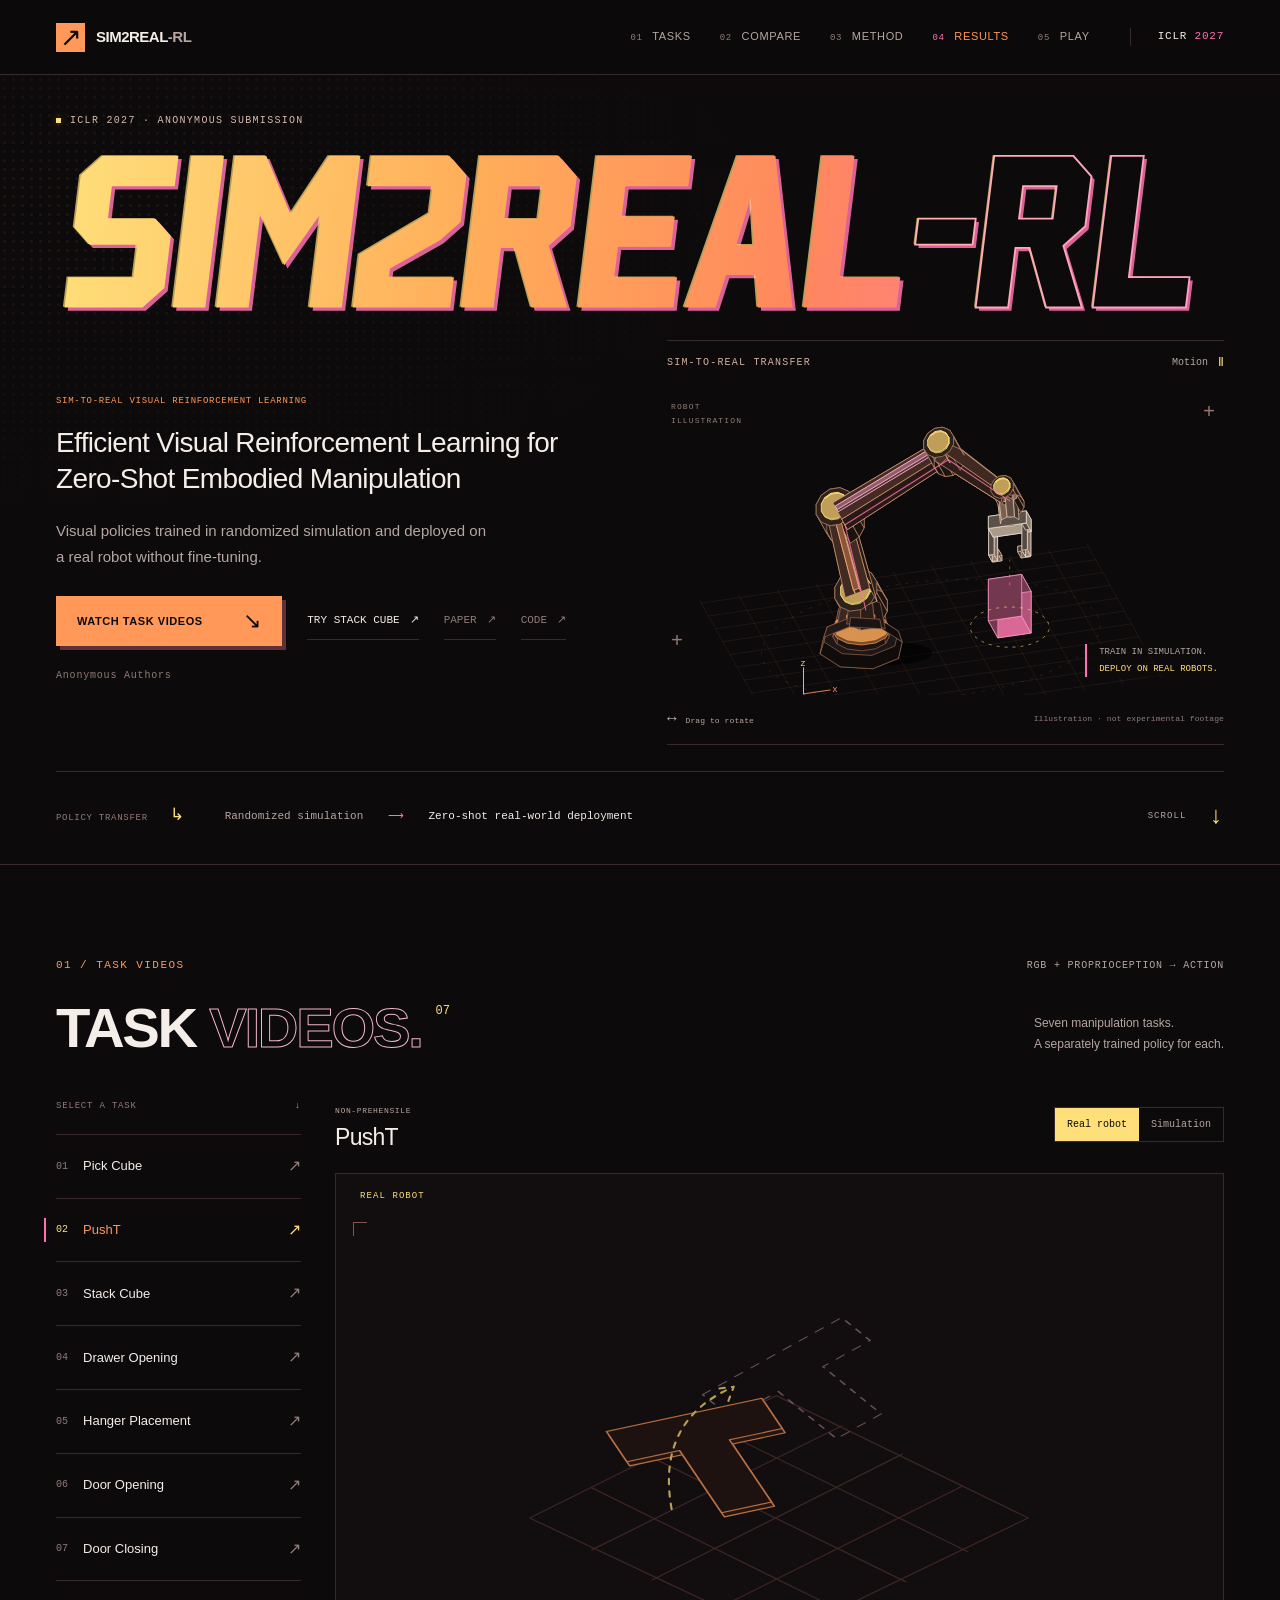
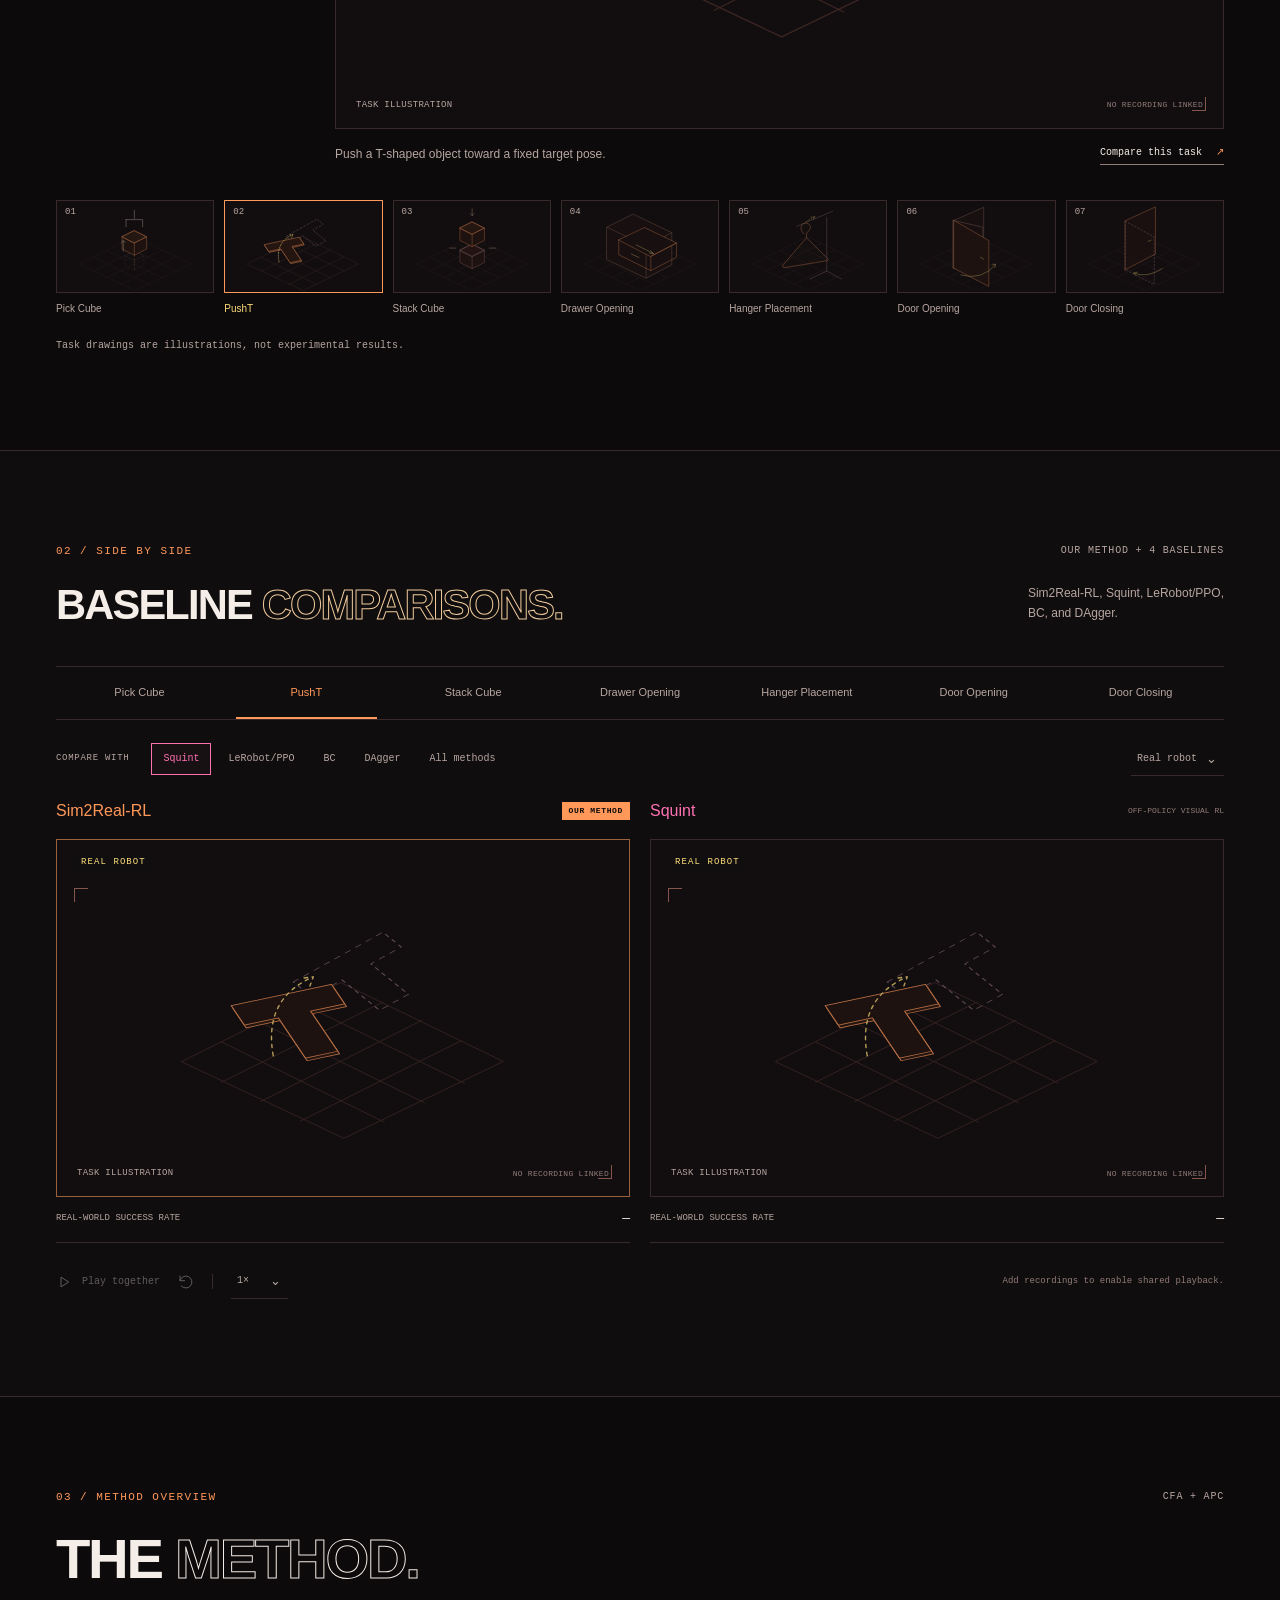
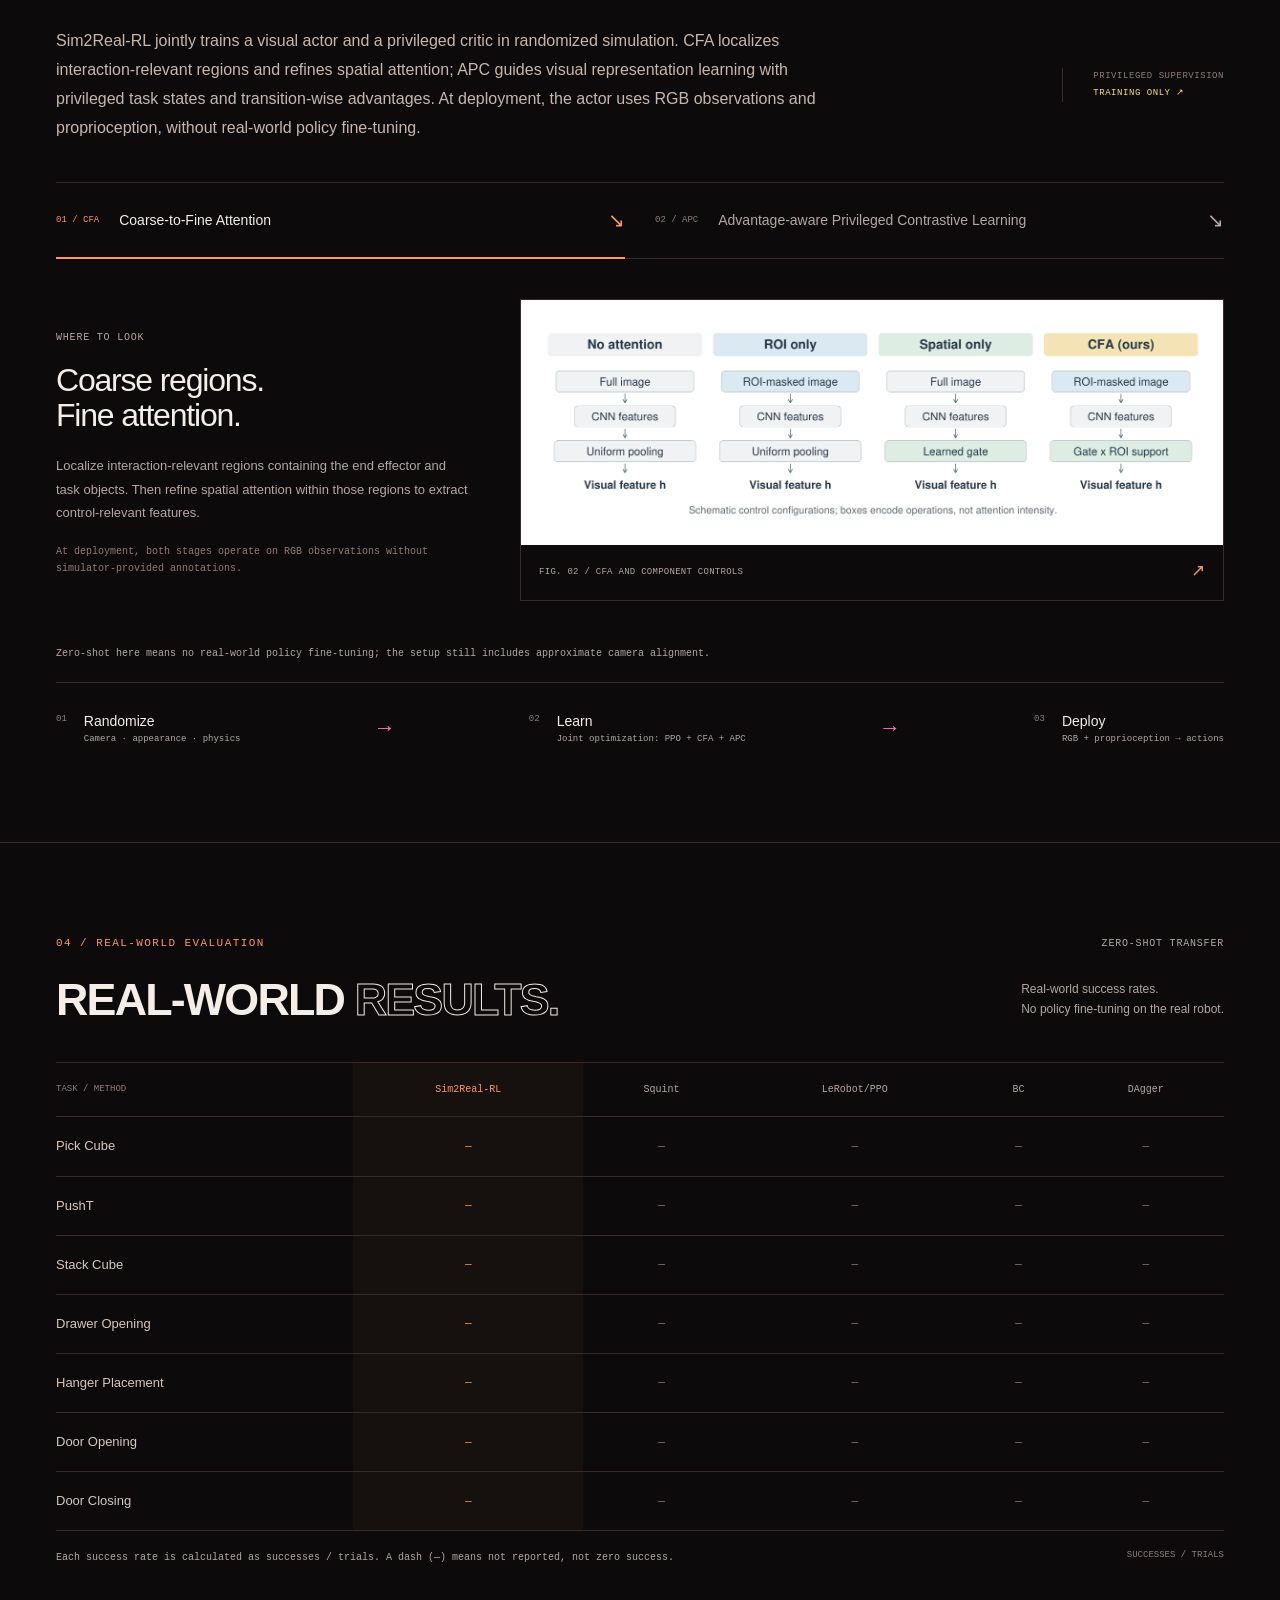
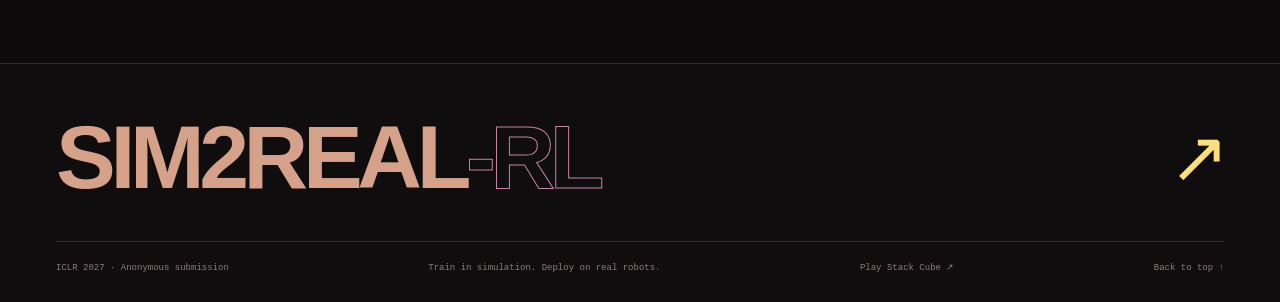
==== commit eb9776f4: "Add files via upload" ====
--- a/index.html
+++ b/index.html
@@ -19,7 +19,7 @@
   <header class="header">
     <div class="wrap nav-wrap">
       <a class="brand" href="#top" aria-label="Sim2Real-RL home"><span class="brand-symbol" aria-hidden="true">↗</span><span>SIM2REAL<span class="brand-rl">-RL</span></span></a>
-      <nav id="nav" aria-label="Main navigation"><a href="#tasks"><span>01</span> Tasks</a><a href="#comparison"><span>02</span> Compare</a><a href="#method"><span>03</span> Method</a><a href="#results"><span>04</span> Results</a></nav>
+      <nav id="nav" aria-label="Main navigation"><a href="#tasks"><span>01</span> Tasks</a><a href="#comparison"><span>02</span> Compare</a><a href="#method"><span>03</span> Method</a><a href="#results"><span>04</span> Results</a><a href="play/"><span>05</span> Play</a></nav>
       <span class="nav-venue">ICLR <b>2027</b></span>
       <button class="menu" aria-label="Open navigation" aria-expanded="false" aria-controls="nav"><span></span><span></span></button>
     </div>
@@ -55,7 +55,7 @@
           <p class="micro-label hero-kicker">SIM-TO-REAL VISUAL REINFORCEMENT LEARNING</p>
           <p class="subtitle" id="subtitle">Efficient Visual Reinforcement Learning for Zero-Shot Embodied Manipulation</p>
           <p class="hero-summary">Visual policies trained in randomized simulation and deployed on a real robot without fine-tuning.</p>
-          <div class="hero-actions"><a class="action-primary" href="#tasks">Watch task videos <span aria-hidden="true">↘</span></a><a class="action-text" id="paper-link" href="#" aria-disabled="true">Paper <span aria-hidden="true">↗</span></a><a class="action-text" id="code-link" href="#" aria-disabled="true">Code <span aria-hidden="true">↗</span></a></div>
+          <div class="hero-actions"><a class="action-primary" href="#tasks">Watch task videos <span aria-hidden="true">↘</span></a><a class="action-text" href="play/">Try Stack Cube <span aria-hidden="true">↗</span></a><a class="action-text" id="paper-link" href="#" aria-disabled="true">Paper <span aria-hidden="true">↗</span></a><a class="action-text" id="code-link" href="#" aria-disabled="true">Code <span aria-hidden="true">↗</span></a></div>
           <p class="byline" id="authors">Anonymous Authors</p>
         </div>
         <div class="hero-stage" id="hero-stage">
@@ -125,7 +125,7 @@
       </div>
     </section>
   </main>
-  <footer class="footer"><div class="wrap"><a href="#top" class="footer-logo">SIM2REAL<span>-RL</span><span class="footer-arrow" aria-hidden="true">↗</span></a><div class="footer-bottom"><span id="footer-venue">ICLR 2027 · Anonymous submission</span><span>Train in simulation. Deploy on real robots.</span><a href="#top">Back to top ↑</a></div></div></footer>
+  <footer class="footer"><div class="wrap"><a href="#top" class="footer-logo">SIM2REAL<span>-RL</span><span class="footer-arrow" aria-hidden="true">↗</span></a><div class="footer-bottom"><span id="footer-venue">ICLR 2027 · Anonymous submission</span><span>Train in simulation. Deploy on real robots.</span><a href="play/">Play Stack Cube ↗</a><a href="#top">Back to top ↑</a></div></div></footer>
   <dialog id="figure-dialog" aria-labelledby="figure-caption"><div class="dialog-header"><h2 id="figure-caption">Method figure</h2><button type="button" class="dialog-close" aria-label="Close figure">×</button></div><img id="figure-image" alt=""></dialog>
   <div id="toast" role="status" aria-live="polite"></div>
   <noscript><div class="noscript">JavaScript is disabled. Enable it to select tasks and display the comparison. This page does not load analytics or third-party scripts.</div></noscript>
